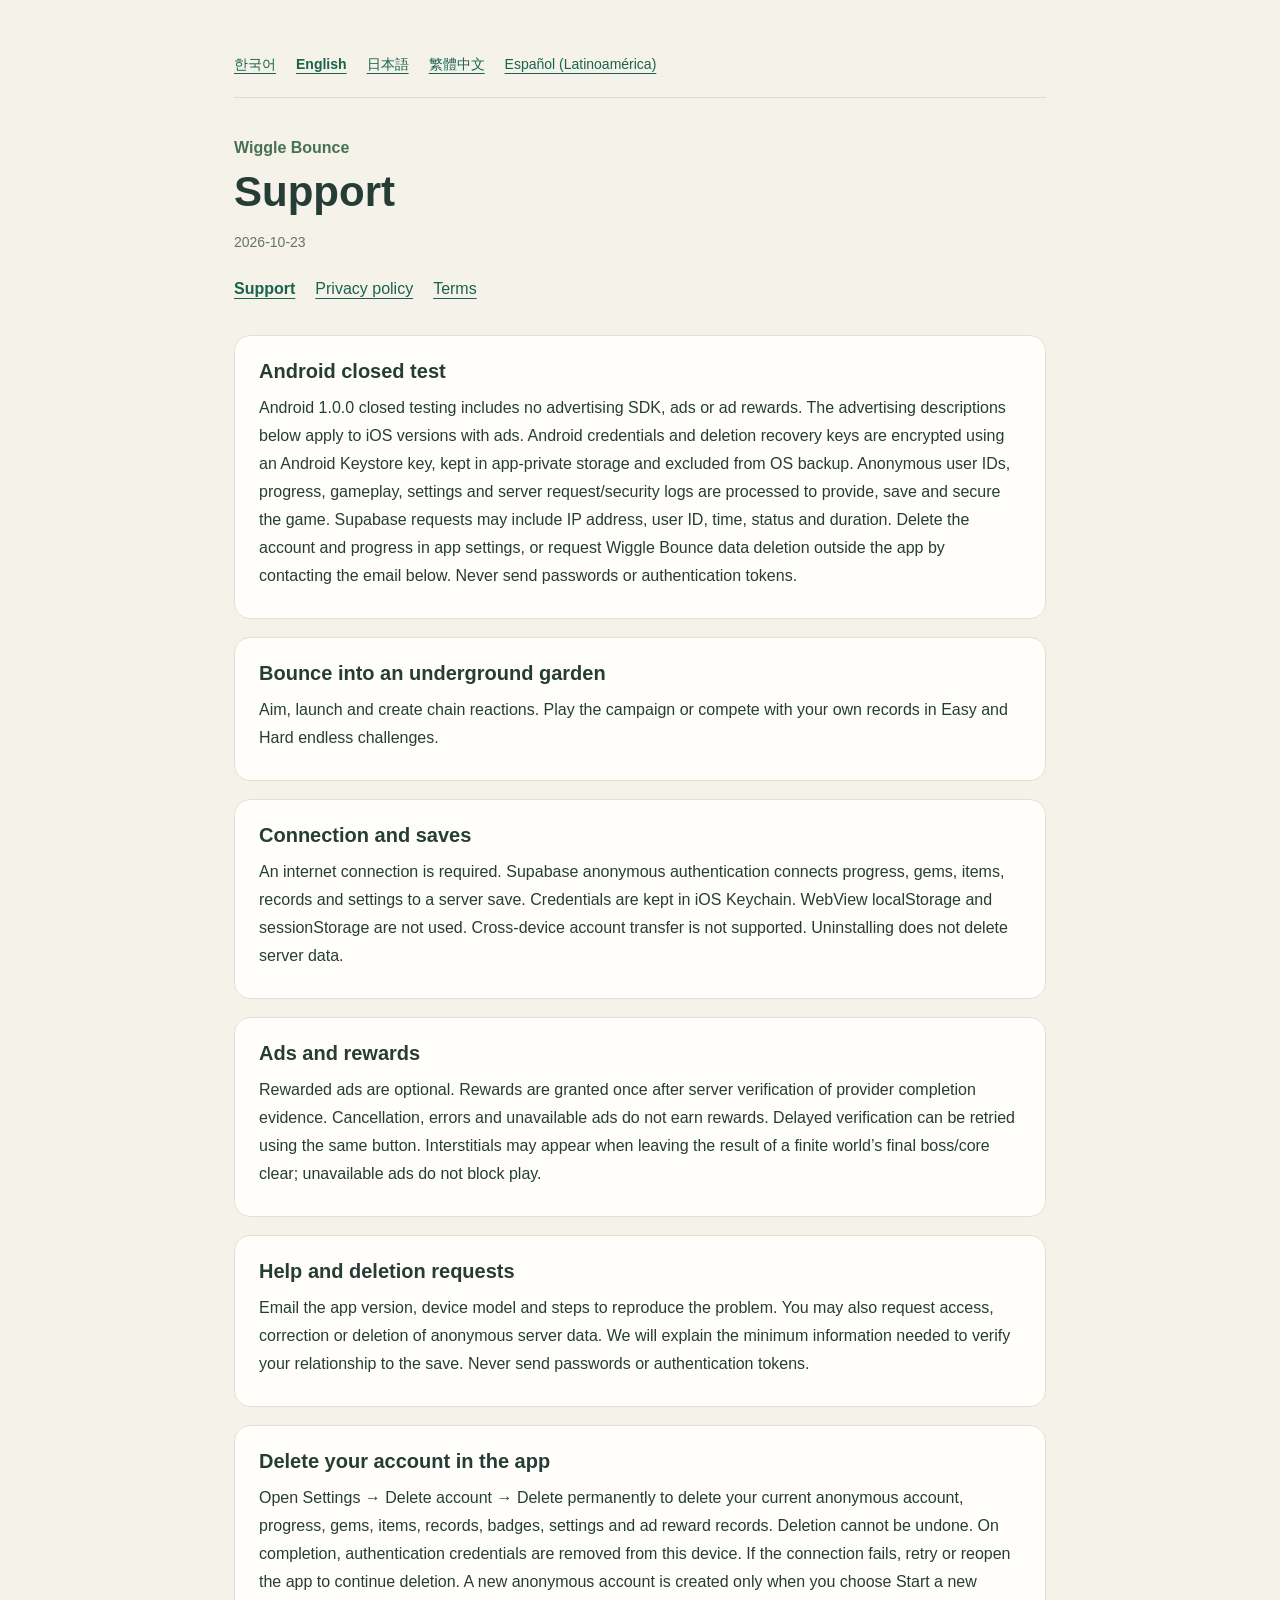
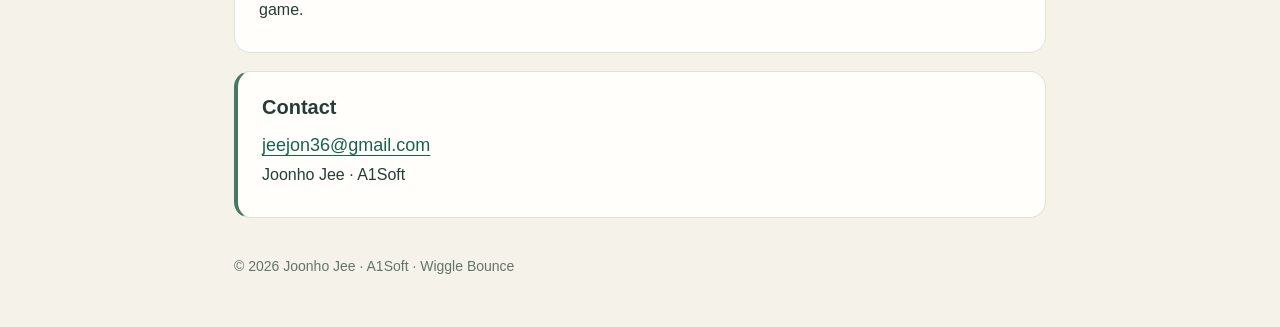
==== wiggle-bounce/index.html @ 6cc03978 "Clarify Android closed-test privacy and credential storage" ====
<!doctype html>
<html lang="en"><head><meta charset="utf-8"><meta name="viewport" content="width=device-width,initial-scale=1"><meta name="description" content="Wiggle Bounce — support, privacy and usage information"><title>Wiggle Bounce · Support</title><script>const languages=["ko","en","ja","zh-Hant","es-419"];let language=new URLSearchParams(location.search).get('lang');if(!languages.includes(language)){const n=navigator.language.toLowerCase();language=n.startsWith('ko')?'ko':n.startsWith('ja')?'ja':n.startsWith('zh')?'zh-Hant':n.startsWith('es')?'es-419':'en';}document.documentElement.lang=language;</script><link rel="stylesheet" href="./style.css"></head><body><main><nav class="languages" aria-label="Language"><a lang="ko" href="?lang=ko">한국어</a><a lang="en" href="?lang=en">English</a><a lang="ja" href="?lang=ja">日本語</a><a lang="zh-Hant" href="?lang=zh-Hant">繁體中文</a><a lang="es-419" href="?lang=es-419">Español (Latinoamérica)</a></nav><article data-lang="ko" lang="ko"><p class="brand">꿈틀이 바운스</p><h1>고객지원</h1><p class="date">2026-10-23</p><nav aria-label="꿈틀이 바운스"><a aria-current="page" href="./?lang=ko">고객지원</a><a  href="./privacy/?lang=ko">개인정보처리방침</a><a  href="./terms/?lang=ko">이용약관</a></nav><section><h2>Android 비공개 테스트 안내</h2><p>Android 1.0.0 비공개 테스트에서는 광고 SDK와 광고·광고 보상 기능을 제공하지 않습니다. 아래 광고 관련 설명은 광고 기능이 있는 iOS 버전에 적용됩니다. Android 인증 정보와 삭제 복구 키는 Android Keystore 키로 암호화하여 앱 전용 저장소에 보관하며 OS 백업에서 제외합니다. 익명 사용자 ID, 진행도·플레이 기록·설정 및 서버 요청·보안 로그는 게임 제공과 저장·보안을 위해 처리합니다. Supabase 서버 요청에는 IP 주소, 사용자 ID, 요청 시각·상태·소요 시간 등이 포함될 수 있습니다. 서버 진행도와 계정은 설정의 계정 삭제에서 삭제할 수 있고, 앱 밖에서는 아래 이메일로 꿈틀이 바운스 데이터 삭제를 요청할 수 있습니다. 비밀번호나 인증 토큰을 보내지 마세요.</p></section><section><h2>공을 튕겨 지하 정원을 탐험해요</h2><p>꿈틀이 바운스는 조준과 연쇄 타격으로 길을 여는 게임입니다. 캠페인과 Easy·Hard 끝없는 도전을 즐길 수 있습니다.</p></section><section><h2>이용과 저장</h2><p>플레이와 저장에는 인터넷 연결이 필요합니다. Supabase 익명 계정으로 진행도·보석·아이템·기록·설정을 서버에 저장합니다. 인증 정보는 iOS Keychain에 보관합니다. WebView localStorage와 sessionStorage는 사용하지 않습니다. 기기 간 계정 이전은 지원하지 않으며, 앱 삭제만으로 서버 데이터가 삭제되지는 않습니다.</p></section><section><h2>광고와 보상</h2><p>보상 광고는 선택 사항입니다. 제공사의 완료 증명을 서버가 검증한 뒤 보상을 한 번 지급합니다. 취소·오류·광고 없음에는 보상이 없으며, 확인이 늦으면 같은 버튼에서 확인을 재시도할 수 있습니다. 유한 월드의 마지막 보스/코어 완료 후 다음 화면으로 이동할 때 전면 광고가 표시될 수 있습니다. 광고가 없거나 실패해도 게임을 계속할 수 있습니다.</p></section><section><h2>문제 신고와 데이터 삭제</h2><p>앱 버전, 기기 모델, 문제 화면과 재현 순서를 아래 이메일로 알려 주세요. 익명 서버 데이터의 열람·정정·삭제 요청도 접수합니다. 해당 저장과 요청자의 관계를 확인하는 데 필요한 최소한의 정보를 안내합니다. 비밀번호·인증 토큰은 보내지 마세요.</p></section><section><h2>앱에서 계정 삭제</h2><p>설정 → 계정 삭제 → 영구 삭제에서 현재 익명 계정과 진행도·보석·아이템·기록·배지·설정 및 광고 보상 기록을 삭제할 수 있습니다. 삭제는 되돌릴 수 없습니다. 완료되면 이 기기의 인증 정보를 제거합니다. 연결 오류가 나면 재시도하거나 앱을 다시 열어 삭제를 계속할 수 있습니다. 삭제 후 새 게임 시작을 선택해야 새 익명 계정이 생성됩니다.</p></section><section class="contact"><h2>문의</h2><a href="mailto:jeejon36@gmail.com">jeejon36@gmail.com</a><p>Joonho Jee · A1Soft</p></section></article>
<article data-lang="en" lang="en"><p class="brand">Wiggle Bounce</p><h1>Support</h1><p class="date">2026-10-23</p><nav aria-label="Wiggle Bounce"><a aria-current="page" href="./?lang=en">Support</a><a  href="./privacy/?lang=en">Privacy policy</a><a  href="./terms/?lang=en">Terms</a></nav><section><h2>Android closed test</h2><p>Android 1.0.0 closed testing includes no advertising SDK, ads or ad rewards. The advertising descriptions below apply to iOS versions with ads. Android credentials and deletion recovery keys are encrypted using an Android Keystore key, kept in app-private storage and excluded from OS backup. Anonymous user IDs, progress, gameplay, settings and server request/security logs are processed to provide, save and secure the game. Supabase requests may include IP address, user ID, time, status and duration. Delete the account and progress in app settings, or request Wiggle Bounce data deletion outside the app by contacting the email below. Never send passwords or authentication tokens.</p></section><section><h2>Bounce into an underground garden</h2><p>Aim, launch and create chain reactions. Play the campaign or compete with your own records in Easy and Hard endless challenges.</p></section><section><h2>Connection and saves</h2><p>An internet connection is required. Supabase anonymous authentication connects progress, gems, items, records and settings to a server save. Credentials are kept in iOS Keychain. WebView localStorage and sessionStorage are not used. Cross-device account transfer is not supported. Uninstalling does not delete server data.</p></section><section><h2>Ads and rewards</h2><p>Rewarded ads are optional. Rewards are granted once after server verification of provider completion evidence. Cancellation, errors and unavailable ads do not earn rewards. Delayed verification can be retried using the same button. Interstitials may appear when leaving the result of a finite world’s final boss/core clear; unavailable ads do not block play.</p></section><section><h2>Help and deletion requests</h2><p>Email the app version, device model and steps to reproduce the problem. You may also request access, correction or deletion of anonymous server data. We will explain the minimum information needed to verify your relationship to the save. Never send passwords or authentication tokens.</p></section><section><h2>Delete your account in the app</h2><p>Open Settings → Delete account → Delete permanently to delete your current anonymous account, progress, gems, items, records, badges, settings and ad reward records. Deletion cannot be undone. On completion, authentication credentials are removed from this device. If the connection fails, retry or reopen the app to continue deletion. A new anonymous account is created only when you choose Start a new game.</p></section><section class="contact"><h2>Contact</h2><a href="mailto:jeejon36@gmail.com">jeejon36@gmail.com</a><p>Joonho Jee · A1Soft</p></section></article>
<article data-lang="ja" lang="ja"><p class="brand">くねくねバウンス</p><h1>サポート</h1><p class="date">2026-10-23</p><nav aria-label="くねくねバウンス"><a aria-current="page" href="./?lang=ja">サポート</a><a  href="./privacy/?lang=ja">プライバシーポリシー</a><a  href="./terms/?lang=ja">利用規約</a></nav><section><h2>Android 非公開テスト</h2><p>Android 1.0.0の非公開テストには広告SDK、広告、広告報酬は含まれません。以下の広告の説明は広告機能のあるiOS版に適用されます。Androidの認証情報と削除復旧キーはAndroid Keystoreのキーで暗号化し、アプリ専用領域に保存し、OSバックアップから除外します。匿名ユーザーID、進行状況、プレイ記録、設定、サーバーのリクエスト・セキュリティログをゲームの提供・保存・保護のために処理します。SupabaseへのリクエストにはIPアドレス、ユーザーID、時刻、状態、所要時間が含まれる場合があります。設定からアカウントと進行状況を削除でき、アプリ外からは下記メールでデータ削除を依頼できます。パスワードや認証トークンは送らないでください。</p></section><section><h2>地下の庭を探検</h2><p>狙って発射し、連鎖を楽しむゲームです。通常ステージとEasy・Hardのエンドレスに挑戦できます。</p></section><section><h2>接続と保存</h2><p>インターネット接続が必要です。Supabaseの匿名認証で進行・宝石・アイテム・記録・設定をサーバーに保存し、認証情報はiOS Keychainに保管します。WebViewのlocalStorage/sessionStorageは使用しません。別端末への移行は非対応で、アプリ削除だけではサーバーデータは消えません。</p></section><section><h2>広告とお問い合わせ</h2><p>任意の広告報酬は、提供者の完了証明をサーバーで検証した後に一度付与します。中止・エラー・在庫不足では付与しません。確認が遅い場合は同じボタンで再確認できます。有限ワールドの最後のボス/コア突破後の移動時に全画面広告を表示する場合があります。未配信でも進行できます。</p></section><section><h2>サポート・データ削除</h2><p>バージョン、端末、発生手順をメールでお知らせください。匿名サーバーデータの開示・訂正・削除も受け付け、対象との関係を確認する最小限の情報をご案内します。パスワードや認証トークンは送らないでください。</p></section><section><h2>アプリ内でのアカウント削除</h2><p>設定 → アカウント削除 → 完全に削除から、現在の匿名アカウント、進行状況、宝石、アイテム、記録、バッジ、設定、広告報酬記録を削除できます。元に戻すことはできません。完了すると端末の認証情報も削除します。接続エラーの場合は再試行するか、アプリを開き直して削除を続けられます。「新しいゲームを始める」を選ぶと、新しい匿名アカウントが作成されます。</p></section><section class="contact"><h2>お問い合わせ</h2><a href="mailto:jeejon36@gmail.com">jeejon36@gmail.com</a><p>Joonho Jee · A1Soft</p></section></article>
<article data-lang="zh-Hant" lang="zh-Hant"><p class="brand">扭扭彈跳</p><h1>支援</h1><p class="date">2026-10-23</p><nav aria-label="扭扭彈跳"><a aria-current="page" href="./?lang=zh-Hant">支援</a><a  href="./privacy/?lang=zh-Hant">隱私權政策</a><a  href="./terms/?lang=zh-Hant">使用條款</a></nav><section><h2>Android 封閉測試</h2><p>Android 1.0.0封閉測試不包含廣告SDK、廣告或廣告獎勵。下列廣告說明適用於有廣告功能的iOS版本。Android認證資料與刪除復原金鑰使用Android Keystore金鑰加密，存放於App專用儲存空間並排除OS備份。匿名使用者ID、進度、遊戲紀錄、設定及伺服器請求與安全日誌用於提供、儲存及保護遊戲。Supabase請求可能包含IP位址、使用者ID、時間、狀態與耗時。可在App設定刪除帳號與進度，或透過下方電子郵件從App外申請刪除資料。請勿寄送密碼或認證權杖。</p></section><section><h2>探索地下花園</h2><p>瞄準、發射並觸發連鎖，挑戰關卡與Easy、Hard無盡模式。</p></section><section><h2>連線與存檔</h2><p>遊戲需要網路。Supabase匿名帳號將進度、寶石、道具、紀錄與設定存於伺服器；認證資料存於iOS Keychain。不使用WebView localStorage或sessionStorage。不支援跨裝置轉移，移除App不會刪除伺服器資料。</p></section><section><h2>廣告與獎勵</h2><p>獎勵廣告由您選擇，伺服器驗證供應商的完成證明後才發放一次。取消、錯誤或無廣告不發放；延遲時可按同一按鈕再次確認。有限世界最後首領/核心完成後離開結果時可能顯示全螢幕廣告，無廣告不阻礙遊戲。</p></section><section><h2>聯絡與刪除</h2><p>請提供App版本、裝置與重現步驟。可申請查閱、更正或刪除匿名伺服器資料，我們會說明驗證存檔關係所需的最少資訊。請勿寄送密碼或認證權杖。</p></section><section><h2>在App內刪除帳號</h2><p>前往設定 → 刪除帳號 → 永久刪除，即可刪除目前的匿名帳號、進度、寶石、道具、紀錄、徽章、設定及廣告獎勵紀錄。刪除後無法復原。完成時也會移除此裝置的認證資料。連線失敗時可重試或重新開啟App繼續刪除。只有選擇「開始新遊戲」後才會建立新的匿名帳號。</p></section><section class="contact"><h2>聯絡</h2><a href="mailto:jeejon36@gmail.com">jeejon36@gmail.com</a><p>Joonho Jee · A1Soft</p></section></article>
<article data-lang="es-419" lang="es-419"><p class="brand">Gusanitos: Rebote</p><h1>Soporte</h1><p class="date">2026-10-23</p><nav aria-label="Gusanitos: Rebote"><a aria-current="page" href="./?lang=es-419">Soporte</a><a  href="./privacy/?lang=es-419">Privacidad</a><a  href="./terms/?lang=es-419">Términos</a></nav><section><h2>Prueba cerrada de Android</h2><p>La prueba cerrada de Android 1.0.0 no incluye SDK publicitario, anuncios ni recompensas por anuncios. Las descripciones publicitarias siguientes se aplican a versiones de iOS con anuncios. Las credenciales y claves de recuperación de eliminación de Android se cifran con una clave de Android Keystore, se guardan en almacenamiento privado y se excluyen de copias de seguridad del sistema. Procesamos ID anónimo, progreso, partidas, ajustes y registros de solicitudes y seguridad del servidor para prestar, guardar y proteger el juego. Las solicitudes a Supabase pueden incluir IP, ID de usuario, hora, estado y duración. Puedes eliminar la cuenta y progreso desde ajustes o solicitar la eliminación fuera de la app al correo indicado abajo. Nunca envíes contraseñas ni tokens.</p></section><section><h2>Explora un jardín subterráneo</h2><p>Apunta, lanza y crea reacciones en cadena en la campaña o los desafíos infinitos Easy y Hard.</p></section><section><h2>Conexión y partidas</h2><p>Se requiere internet. Supabase guarda progreso, gemas, objetos, récords y ajustes con una cuenta anónima. Las credenciales están en iOS Keychain. No se usa localStorage ni sessionStorage del WebView. No hay transferencia entre dispositivos; desinstalar no elimina datos del servidor.</p></section><section><h2>Anuncios y recompensas</h2><p>Los anuncios con recompensa son opcionales. El servidor verifica la prueba del proveedor antes de otorgar una recompensa única. Cancelación, error o falta de anuncios no dan recompensas. Si la verificación tarda, puedes consultar de nuevo con el mismo botón. Puede aparecer un anuncio al salir del resultado del jefe/núcleo final de un mundo finito. Su ausencia no bloquea el juego.</p></section><section><h2>Ayuda y eliminación</h2><p>Envía versión, modelo y pasos del problema. También puedes solicitar acceso, corrección o eliminación de datos anónimos; indicaremos la información mínima para verificar la relación con la partida. Nunca envíes contraseñas ni tokens.</p></section><section><h2>Eliminar tu cuenta desde la app</h2><p>Abre Configuración → Eliminar cuenta → Eliminar permanentemente para borrar tu cuenta anónima actual, progreso, gemas, objetos, récords, insignias, ajustes y registros de recompensas publicitarias. No se puede deshacer. Al finalizar se eliminan las credenciales de este dispositivo. Si falla la conexión, reintenta o vuelve a abrir la app para continuar. Solo se crea otra cuenta anónima al elegir Empezar un juego nuevo.</p></section><section class="contact"><h2>Contacto</h2><a href="mailto:jeejon36@gmail.com">jeejon36@gmail.com</a><p>Joonho Jee · A1Soft</p></section></article><footer>© 2026 Joonho Jee · A1Soft · Wiggle Bounce</footer></main><script>document.title=document.querySelector('[data-lang="'+language+'"] h1').textContent+' · Wiggle Bounce';document.querySelectorAll('.languages a').forEach(a=>{if(a.lang===language)a.setAttribute('aria-current','true');});</script></body></html>
---- wiggle-bounce/style.css ----
:root{color-scheme:light;font-family:-apple-system,BlinkMacSystemFont,"Segoe UI",sans-serif;color:#263d37;background:#f5f2e9;font-size:16px;line-height:1.75}*{box-sizing:border-box}body{margin:0}main{max-width:860px;margin:auto;padding:32px 24px 48px}nav{display:flex;flex-wrap:wrap;gap:10px 20px;margin:20px 0 32px}a{color:#19634e;text-underline-offset:4px;overflow-wrap:anywhere}a:focus-visible{outline:3px solid #b87518;outline-offset:5px;border-radius:3px}[aria-current]{font-weight:750}.languages{font-size:14px;border-bottom:1px solid #d7ddd1;padding-bottom:20px}.brand{font-size:16px;font-weight:700;color:#477151;margin:36px 0 4px}h1{font-size:clamp(28px,5vw,42px);line-height:1.25;margin:0 0 12px;overflow-wrap:anywhere}.date,footer{font-size:14px;color:#657469}section{padding:20px 24px;margin:18px 0;background:#fffefa;border:1px solid #e0e2d7;border-radius:16px}h2{font-size:20px;line-height:1.5;margin:0 0 8px}p{margin:0 0 8px;overflow-wrap:anywhere}.contact{border-left:4px solid #497860}.contact a{font-size:18px}footer{margin-top:36px}[data-lang]{display:none}html[lang=ko] [data-lang=ko],html[lang=en] [data-lang=en],html[lang=ja] [data-lang=ja],html[lang=zh-Hant] [data-lang=zh-Hant],html[lang=es-419] [data-lang=es-419]{display:block}@media(max-width:480px){main{padding:16px 18px 32px}section{padding:18px}nav{gap:12px 16px}h2{font-size:18px}}
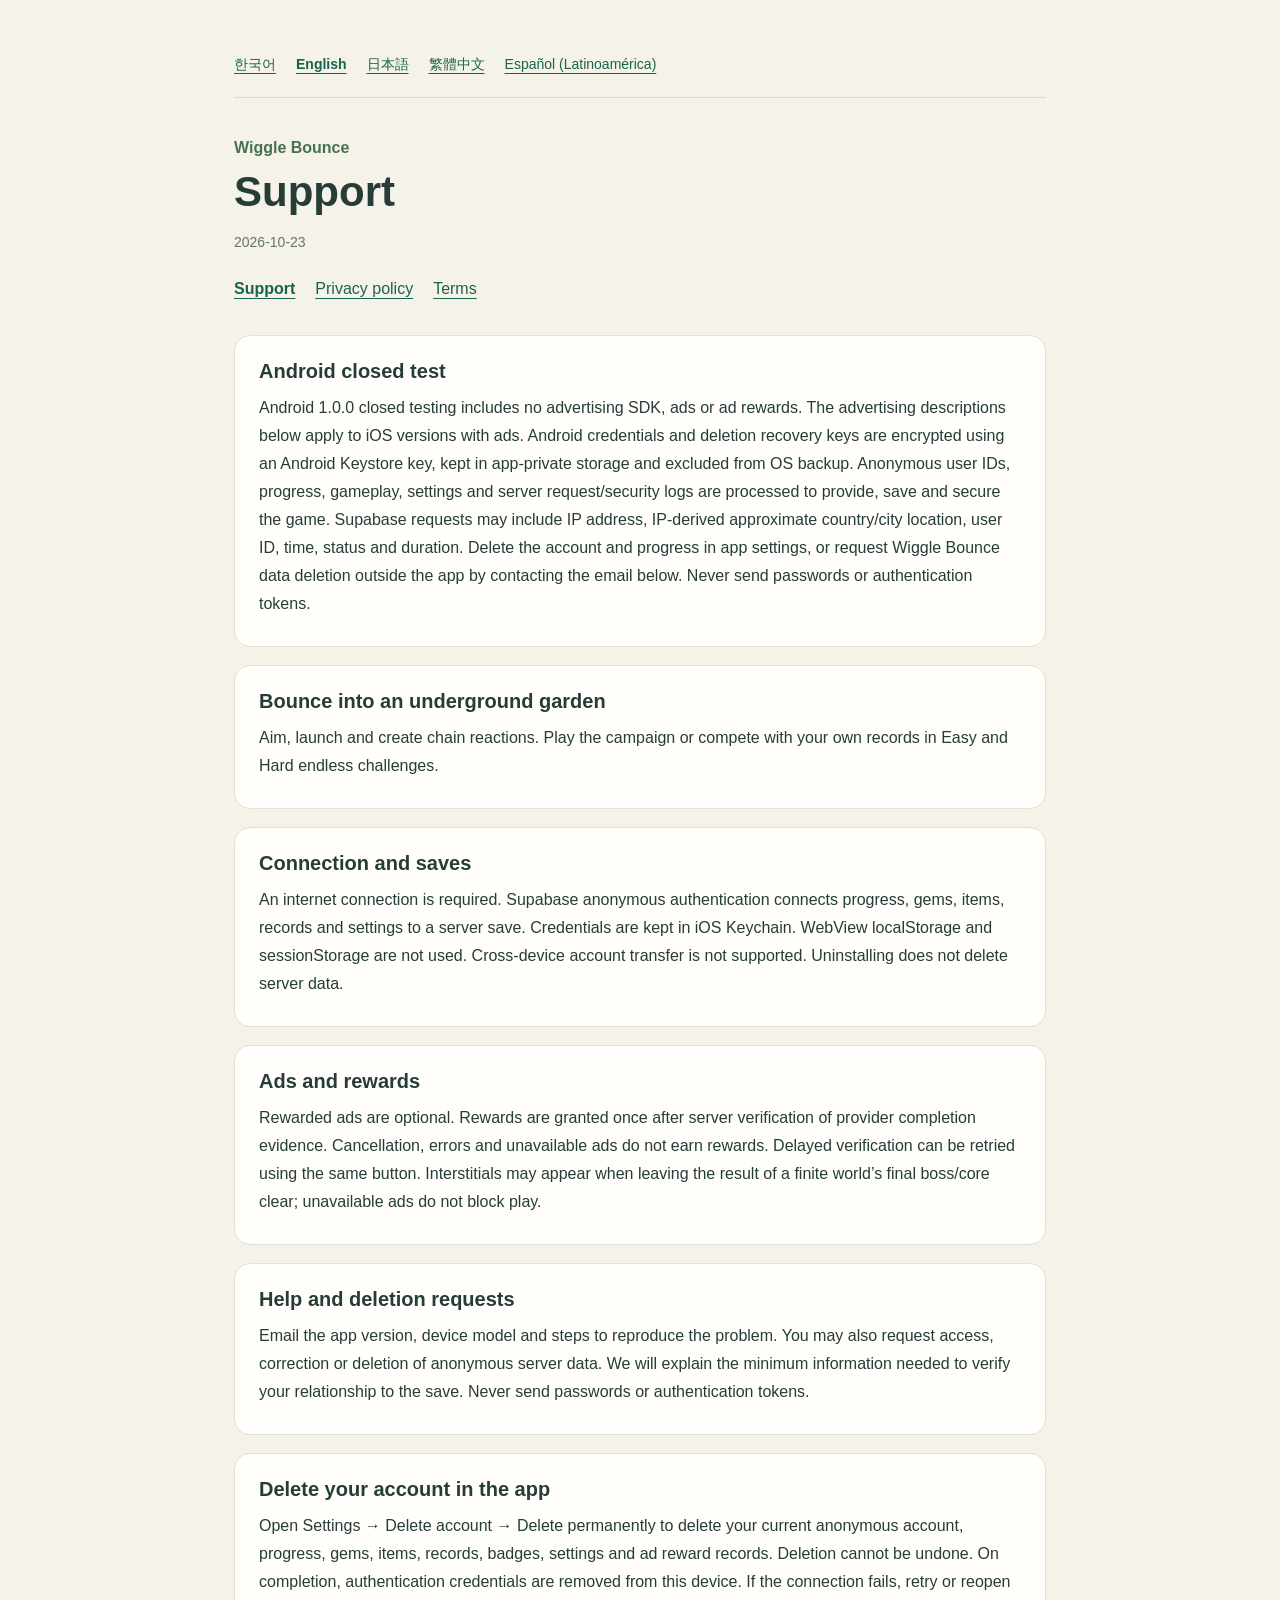
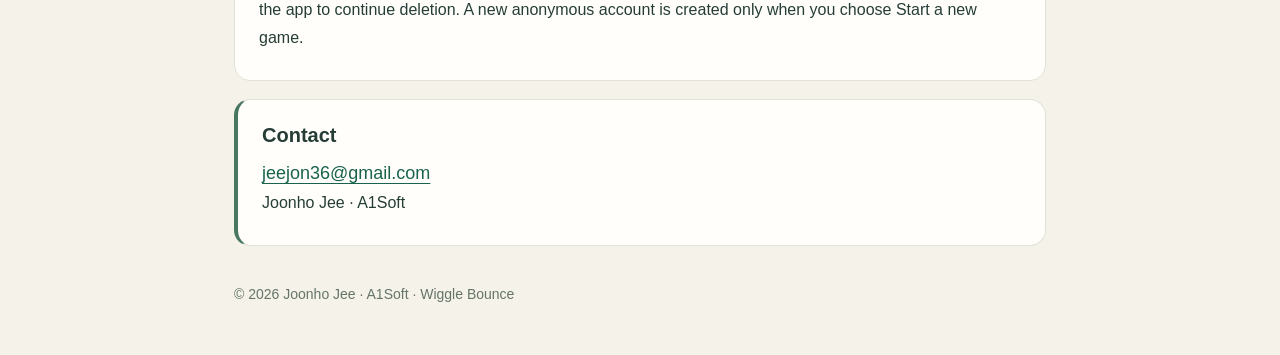
==== commit 680d94d8: "Disclose IP-derived regional metadata in hosted request logs" ====
--- a/wiggle-bounce/index.html
+++ b/wiggle-bounce/index.html
@@ -1,6 +1,6 @@
 <!doctype html>
-<html lang="en"><head><meta charset="utf-8"><meta name="viewport" content="width=device-width,initial-scale=1"><meta name="description" content="Wiggle Bounce — support, privacy and usage information"><title>Wiggle Bounce · Support</title><script>const languages=["ko","en","ja","zh-Hant","es-419"];let language=new URLSearchParams(location.search).get('lang');if(!languages.includes(language)){const n=navigator.language.toLowerCase();language=n.startsWith('ko')?'ko':n.startsWith('ja')?'ja':n.startsWith('zh')?'zh-Hant':n.startsWith('es')?'es-419':'en';}document.documentElement.lang=language;</script><link rel="stylesheet" href="./style.css"></head><body><main><nav class="languages" aria-label="Language"><a lang="ko" href="?lang=ko">한국어</a><a lang="en" href="?lang=en">English</a><a lang="ja" href="?lang=ja">日本語</a><a lang="zh-Hant" href="?lang=zh-Hant">繁體中文</a><a lang="es-419" href="?lang=es-419">Español (Latinoamérica)</a></nav><article data-lang="ko" lang="ko"><p class="brand">꿈틀이 바운스</p><h1>고객지원</h1><p class="date">2026-10-23</p><nav aria-label="꿈틀이 바운스"><a aria-current="page" href="./?lang=ko">고객지원</a><a  href="./privacy/?lang=ko">개인정보처리방침</a><a  href="./terms/?lang=ko">이용약관</a></nav><section><h2>Android 비공개 테스트 안내</h2><p>Android 1.0.0 비공개 테스트에서는 광고 SDK와 광고·광고 보상 기능을 제공하지 않습니다. 아래 광고 관련 설명은 광고 기능이 있는 iOS 버전에 적용됩니다. Android 인증 정보와 삭제 복구 키는 Android Keystore 키로 암호화하여 앱 전용 저장소에 보관하며 OS 백업에서 제외합니다. 익명 사용자 ID, 진행도·플레이 기록·설정 및 서버 요청·보안 로그는 게임 제공과 저장·보안을 위해 처리합니다. Supabase 서버 요청에는 IP 주소, 사용자 ID, 요청 시각·상태·소요 시간 등이 포함될 수 있습니다. 서버 진행도와 계정은 설정의 계정 삭제에서 삭제할 수 있고, 앱 밖에서는 아래 이메일로 꿈틀이 바운스 데이터 삭제를 요청할 수 있습니다. 비밀번호나 인증 토큰을 보내지 마세요.</p></section><section><h2>공을 튕겨 지하 정원을 탐험해요</h2><p>꿈틀이 바운스는 조준과 연쇄 타격으로 길을 여는 게임입니다. 캠페인과 Easy·Hard 끝없는 도전을 즐길 수 있습니다.</p></section><section><h2>이용과 저장</h2><p>플레이와 저장에는 인터넷 연결이 필요합니다. Supabase 익명 계정으로 진행도·보석·아이템·기록·설정을 서버에 저장합니다. 인증 정보는 iOS Keychain에 보관합니다. WebView localStorage와 sessionStorage는 사용하지 않습니다. 기기 간 계정 이전은 지원하지 않으며, 앱 삭제만으로 서버 데이터가 삭제되지는 않습니다.</p></section><section><h2>광고와 보상</h2><p>보상 광고는 선택 사항입니다. 제공사의 완료 증명을 서버가 검증한 뒤 보상을 한 번 지급합니다. 취소·오류·광고 없음에는 보상이 없으며, 확인이 늦으면 같은 버튼에서 확인을 재시도할 수 있습니다. 유한 월드의 마지막 보스/코어 완료 후 다음 화면으로 이동할 때 전면 광고가 표시될 수 있습니다. 광고가 없거나 실패해도 게임을 계속할 수 있습니다.</p></section><section><h2>문제 신고와 데이터 삭제</h2><p>앱 버전, 기기 모델, 문제 화면과 재현 순서를 아래 이메일로 알려 주세요. 익명 서버 데이터의 열람·정정·삭제 요청도 접수합니다. 해당 저장과 요청자의 관계를 확인하는 데 필요한 최소한의 정보를 안내합니다. 비밀번호·인증 토큰은 보내지 마세요.</p></section><section><h2>앱에서 계정 삭제</h2><p>설정 → 계정 삭제 → 영구 삭제에서 현재 익명 계정과 진행도·보석·아이템·기록·배지·설정 및 광고 보상 기록을 삭제할 수 있습니다. 삭제는 되돌릴 수 없습니다. 완료되면 이 기기의 인증 정보를 제거합니다. 연결 오류가 나면 재시도하거나 앱을 다시 열어 삭제를 계속할 수 있습니다. 삭제 후 새 게임 시작을 선택해야 새 익명 계정이 생성됩니다.</p></section><section class="contact"><h2>문의</h2><a href="mailto:jeejon36@gmail.com">jeejon36@gmail.com</a><p>Joonho Jee · A1Soft</p></section></article>
-<article data-lang="en" lang="en"><p class="brand">Wiggle Bounce</p><h1>Support</h1><p class="date">2026-10-23</p><nav aria-label="Wiggle Bounce"><a aria-current="page" href="./?lang=en">Support</a><a  href="./privacy/?lang=en">Privacy policy</a><a  href="./terms/?lang=en">Terms</a></nav><section><h2>Android closed test</h2><p>Android 1.0.0 closed testing includes no advertising SDK, ads or ad rewards. The advertising descriptions below apply to iOS versions with ads. Android credentials and deletion recovery keys are encrypted using an Android Keystore key, kept in app-private storage and excluded from OS backup. Anonymous user IDs, progress, gameplay, settings and server request/security logs are processed to provide, save and secure the game. Supabase requests may include IP address, user ID, time, status and duration. Delete the account and progress in app settings, or request Wiggle Bounce data deletion outside the app by contacting the email below. Never send passwords or authentication tokens.</p></section><section><h2>Bounce into an underground garden</h2><p>Aim, launch and create chain reactions. Play the campaign or compete with your own records in Easy and Hard endless challenges.</p></section><section><h2>Connection and saves</h2><p>An internet connection is required. Supabase anonymous authentication connects progress, gems, items, records and settings to a server save. Credentials are kept in iOS Keychain. WebView localStorage and sessionStorage are not used. Cross-device account transfer is not supported. Uninstalling does not delete server data.</p></section><section><h2>Ads and rewards</h2><p>Rewarded ads are optional. Rewards are granted once after server verification of provider completion evidence. Cancellation, errors and unavailable ads do not earn rewards. Delayed verification can be retried using the same button. Interstitials may appear when leaving the result of a finite world’s final boss/core clear; unavailable ads do not block play.</p></section><section><h2>Help and deletion requests</h2><p>Email the app version, device model and steps to reproduce the problem. You may also request access, correction or deletion of anonymous server data. We will explain the minimum information needed to verify your relationship to the save. Never send passwords or authentication tokens.</p></section><section><h2>Delete your account in the app</h2><p>Open Settings → Delete account → Delete permanently to delete your current anonymous account, progress, gems, items, records, badges, settings and ad reward records. Deletion cannot be undone. On completion, authentication credentials are removed from this device. If the connection fails, retry or reopen the app to continue deletion. A new anonymous account is created only when you choose Start a new game.</p></section><section class="contact"><h2>Contact</h2><a href="mailto:jeejon36@gmail.com">jeejon36@gmail.com</a><p>Joonho Jee · A1Soft</p></section></article>
-<article data-lang="ja" lang="ja"><p class="brand">くねくねバウンス</p><h1>サポート</h1><p class="date">2026-10-23</p><nav aria-label="くねくねバウンス"><a aria-current="page" href="./?lang=ja">サポート</a><a  href="./privacy/?lang=ja">プライバシーポリシー</a><a  href="./terms/?lang=ja">利用規約</a></nav><section><h2>Android 非公開テスト</h2><p>Android 1.0.0の非公開テストには広告SDK、広告、広告報酬は含まれません。以下の広告の説明は広告機能のあるiOS版に適用されます。Androidの認証情報と削除復旧キーはAndroid Keystoreのキーで暗号化し、アプリ専用領域に保存し、OSバックアップから除外します。匿名ユーザーID、進行状況、プレイ記録、設定、サーバーのリクエスト・セキュリティログをゲームの提供・保存・保護のために処理します。SupabaseへのリクエストにはIPアドレス、ユーザーID、時刻、状態、所要時間が含まれる場合があります。設定からアカウントと進行状況を削除でき、アプリ外からは下記メールでデータ削除を依頼できます。パスワードや認証トークンは送らないでください。</p></section><section><h2>地下の庭を探検</h2><p>狙って発射し、連鎖を楽しむゲームです。通常ステージとEasy・Hardのエンドレスに挑戦できます。</p></section><section><h2>接続と保存</h2><p>インターネット接続が必要です。Supabaseの匿名認証で進行・宝石・アイテム・記録・設定をサーバーに保存し、認証情報はiOS Keychainに保管します。WebViewのlocalStorage/sessionStorageは使用しません。別端末への移行は非対応で、アプリ削除だけではサーバーデータは消えません。</p></section><section><h2>広告とお問い合わせ</h2><p>任意の広告報酬は、提供者の完了証明をサーバーで検証した後に一度付与します。中止・エラー・在庫不足では付与しません。確認が遅い場合は同じボタンで再確認できます。有限ワールドの最後のボス/コア突破後の移動時に全画面広告を表示する場合があります。未配信でも進行できます。</p></section><section><h2>サポート・データ削除</h2><p>バージョン、端末、発生手順をメールでお知らせください。匿名サーバーデータの開示・訂正・削除も受け付け、対象との関係を確認する最小限の情報をご案内します。パスワードや認証トークンは送らないでください。</p></section><section><h2>アプリ内でのアカウント削除</h2><p>設定 → アカウント削除 → 完全に削除から、現在の匿名アカウント、進行状況、宝石、アイテム、記録、バッジ、設定、広告報酬記録を削除できます。元に戻すことはできません。完了すると端末の認証情報も削除します。接続エラーの場合は再試行するか、アプリを開き直して削除を続けられます。「新しいゲームを始める」を選ぶと、新しい匿名アカウントが作成されます。</p></section><section class="contact"><h2>お問い合わせ</h2><a href="mailto:jeejon36@gmail.com">jeejon36@gmail.com</a><p>Joonho Jee · A1Soft</p></section></article>
-<article data-lang="zh-Hant" lang="zh-Hant"><p class="brand">扭扭彈跳</p><h1>支援</h1><p class="date">2026-10-23</p><nav aria-label="扭扭彈跳"><a aria-current="page" href="./?lang=zh-Hant">支援</a><a  href="./privacy/?lang=zh-Hant">隱私權政策</a><a  href="./terms/?lang=zh-Hant">使用條款</a></nav><section><h2>Android 封閉測試</h2><p>Android 1.0.0封閉測試不包含廣告SDK、廣告或廣告獎勵。下列廣告說明適用於有廣告功能的iOS版本。Android認證資料與刪除復原金鑰使用Android Keystore金鑰加密，存放於App專用儲存空間並排除OS備份。匿名使用者ID、進度、遊戲紀錄、設定及伺服器請求與安全日誌用於提供、儲存及保護遊戲。Supabase請求可能包含IP位址、使用者ID、時間、狀態與耗時。可在App設定刪除帳號與進度，或透過下方電子郵件從App外申請刪除資料。請勿寄送密碼或認證權杖。</p></section><section><h2>探索地下花園</h2><p>瞄準、發射並觸發連鎖，挑戰關卡與Easy、Hard無盡模式。</p></section><section><h2>連線與存檔</h2><p>遊戲需要網路。Supabase匿名帳號將進度、寶石、道具、紀錄與設定存於伺服器；認證資料存於iOS Keychain。不使用WebView localStorage或sessionStorage。不支援跨裝置轉移，移除App不會刪除伺服器資料。</p></section><section><h2>廣告與獎勵</h2><p>獎勵廣告由您選擇，伺服器驗證供應商的完成證明後才發放一次。取消、錯誤或無廣告不發放；延遲時可按同一按鈕再次確認。有限世界最後首領/核心完成後離開結果時可能顯示全螢幕廣告，無廣告不阻礙遊戲。</p></section><section><h2>聯絡與刪除</h2><p>請提供App版本、裝置與重現步驟。可申請查閱、更正或刪除匿名伺服器資料，我們會說明驗證存檔關係所需的最少資訊。請勿寄送密碼或認證權杖。</p></section><section><h2>在App內刪除帳號</h2><p>前往設定 → 刪除帳號 → 永久刪除，即可刪除目前的匿名帳號、進度、寶石、道具、紀錄、徽章、設定及廣告獎勵紀錄。刪除後無法復原。完成時也會移除此裝置的認證資料。連線失敗時可重試或重新開啟App繼續刪除。只有選擇「開始新遊戲」後才會建立新的匿名帳號。</p></section><section class="contact"><h2>聯絡</h2><a href="mailto:jeejon36@gmail.com">jeejon36@gmail.com</a><p>Joonho Jee · A1Soft</p></section></article>
-<article data-lang="es-419" lang="es-419"><p class="brand">Gusanitos: Rebote</p><h1>Soporte</h1><p class="date">2026-10-23</p><nav aria-label="Gusanitos: Rebote"><a aria-current="page" href="./?lang=es-419">Soporte</a><a  href="./privacy/?lang=es-419">Privacidad</a><a  href="./terms/?lang=es-419">Términos</a></nav><section><h2>Prueba cerrada de Android</h2><p>La prueba cerrada de Android 1.0.0 no incluye SDK publicitario, anuncios ni recompensas por anuncios. Las descripciones publicitarias siguientes se aplican a versiones de iOS con anuncios. Las credenciales y claves de recuperación de eliminación de Android se cifran con una clave de Android Keystore, se guardan en almacenamiento privado y se excluyen de copias de seguridad del sistema. Procesamos ID anónimo, progreso, partidas, ajustes y registros de solicitudes y seguridad del servidor para prestar, guardar y proteger el juego. Las solicitudes a Supabase pueden incluir IP, ID de usuario, hora, estado y duración. Puedes eliminar la cuenta y progreso desde ajustes o solicitar la eliminación fuera de la app al correo indicado abajo. Nunca envíes contraseñas ni tokens.</p></section><section><h2>Explora un jardín subterráneo</h2><p>Apunta, lanza y crea reacciones en cadena en la campaña o los desafíos infinitos Easy y Hard.</p></section><section><h2>Conexión y partidas</h2><p>Se requiere internet. Supabase guarda progreso, gemas, objetos, récords y ajustes con una cuenta anónima. Las credenciales están en iOS Keychain. No se usa localStorage ni sessionStorage del WebView. No hay transferencia entre dispositivos; desinstalar no elimina datos del servidor.</p></section><section><h2>Anuncios y recompensas</h2><p>Los anuncios con recompensa son opcionales. El servidor verifica la prueba del proveedor antes de otorgar una recompensa única. Cancelación, error o falta de anuncios no dan recompensas. Si la verificación tarda, puedes consultar de nuevo con el mismo botón. Puede aparecer un anuncio al salir del resultado del jefe/núcleo final de un mundo finito. Su ausencia no bloquea el juego.</p></section><section><h2>Ayuda y eliminación</h2><p>Envía versión, modelo y pasos del problema. También puedes solicitar acceso, corrección o eliminación de datos anónimos; indicaremos la información mínima para verificar la relación con la partida. Nunca envíes contraseñas ni tokens.</p></section><section><h2>Eliminar tu cuenta desde la app</h2><p>Abre Configuración → Eliminar cuenta → Eliminar permanentemente para borrar tu cuenta anónima actual, progreso, gemas, objetos, récords, insignias, ajustes y registros de recompensas publicitarias. No se puede deshacer. Al finalizar se eliminan las credenciales de este dispositivo. Si falla la conexión, reintenta o vuelve a abrir la app para continuar. Solo se crea otra cuenta anónima al elegir Empezar un juego nuevo.</p></section><section class="contact"><h2>Contacto</h2><a href="mailto:jeejon36@gmail.com">jeejon36@gmail.com</a><p>Joonho Jee · A1Soft</p></section></article><footer>© 2026 Joonho Jee · A1Soft · Wiggle Bounce</footer></main><script>document.title=document.querySelector('[data-lang="'+language+'"] h1').textContent+' · Wiggle Bounce';document.querySelectorAll('.languages a').forEach(a=>{if(a.lang===language)a.setAttribute('aria-current','true');});</script></body></html>
+<html lang="en"><head><meta charset="utf-8"><meta name="viewport" content="width=device-width,initial-scale=1"><meta name="description" content="Wiggle Bounce — support, privacy and usage information"><title>Wiggle Bounce · Support</title><script>const languages=["ko","en","ja","zh-Hant","es-419"];let language=new URLSearchParams(location.search).get('lang');if(!languages.includes(language)){const n=navigator.language.toLowerCase();language=n.startsWith('ko')?'ko':n.startsWith('ja')?'ja':n.startsWith('zh')?'zh-Hant':n.startsWith('es')?'es-419':'en';}document.documentElement.lang=language;</script><link rel="stylesheet" href="./style.css"></head><body><main><nav class="languages" aria-label="Language"><a lang="ko" href="?lang=ko">한국어</a><a lang="en" href="?lang=en">English</a><a lang="ja" href="?lang=ja">日本語</a><a lang="zh-Hant" href="?lang=zh-Hant">繁體中文</a><a lang="es-419" href="?lang=es-419">Español (Latinoamérica)</a></nav><article data-lang="ko" lang="ko"><p class="brand">꿈틀이 바운스</p><h1>고객지원</h1><p class="date">2026-10-23</p><nav aria-label="꿈틀이 바운스"><a aria-current="page" href="./?lang=ko">고객지원</a><a  href="./privacy/?lang=ko">개인정보처리방침</a><a  href="./terms/?lang=ko">이용약관</a></nav><section><h2>Android 비공개 테스트 안내</h2><p>Android 1.0.0 비공개 테스트에서는 광고 SDK와 광고·광고 보상 기능을 제공하지 않습니다. 아래 광고 관련 설명은 광고 기능이 있는 iOS 버전에 적용됩니다. Android 인증 정보와 삭제 복구 키는 Android Keystore 키로 암호화하여 앱 전용 저장소에 보관하며 OS 백업에서 제외합니다. 익명 사용자 ID, 진행도·플레이 기록·설정 및 서버 요청·보안 로그는 게임 제공과 저장·보안을 위해 처리합니다. Supabase 서버 요청에는 IP 주소와 IP 기반 국가·도시 수준의 대략적 위치, 사용자 ID, 요청 시각·상태·소요 시간 등이 포함될 수 있습니다. 서버 진행도와 계정은 설정의 계정 삭제에서 삭제할 수 있고, 앱 밖에서는 아래 이메일로 꿈틀이 바운스 데이터 삭제를 요청할 수 있습니다. 비밀번호나 인증 토큰을 보내지 마세요.</p></section><section><h2>공을 튕겨 지하 정원을 탐험해요</h2><p>꿈틀이 바운스는 조준과 연쇄 타격으로 길을 여는 게임입니다. 캠페인과 Easy·Hard 끝없는 도전을 즐길 수 있습니다.</p></section><section><h2>이용과 저장</h2><p>플레이와 저장에는 인터넷 연결이 필요합니다. Supabase 익명 계정으로 진행도·보석·아이템·기록·설정을 서버에 저장합니다. 인증 정보는 iOS Keychain에 보관합니다. WebView localStorage와 sessionStorage는 사용하지 않습니다. 기기 간 계정 이전은 지원하지 않으며, 앱 삭제만으로 서버 데이터가 삭제되지는 않습니다.</p></section><section><h2>광고와 보상</h2><p>보상 광고는 선택 사항입니다. 제공사의 완료 증명을 서버가 검증한 뒤 보상을 한 번 지급합니다. 취소·오류·광고 없음에는 보상이 없으며, 확인이 늦으면 같은 버튼에서 확인을 재시도할 수 있습니다. 유한 월드의 마지막 보스/코어 완료 후 다음 화면으로 이동할 때 전면 광고가 표시될 수 있습니다. 광고가 없거나 실패해도 게임을 계속할 수 있습니다.</p></section><section><h2>문제 신고와 데이터 삭제</h2><p>앱 버전, 기기 모델, 문제 화면과 재현 순서를 아래 이메일로 알려 주세요. 익명 서버 데이터의 열람·정정·삭제 요청도 접수합니다. 해당 저장과 요청자의 관계를 확인하는 데 필요한 최소한의 정보를 안내합니다. 비밀번호·인증 토큰은 보내지 마세요.</p></section><section><h2>앱에서 계정 삭제</h2><p>설정 → 계정 삭제 → 영구 삭제에서 현재 익명 계정과 진행도·보석·아이템·기록·배지·설정 및 광고 보상 기록을 삭제할 수 있습니다. 삭제는 되돌릴 수 없습니다. 완료되면 이 기기의 인증 정보를 제거합니다. 연결 오류가 나면 재시도하거나 앱을 다시 열어 삭제를 계속할 수 있습니다. 삭제 후 새 게임 시작을 선택해야 새 익명 계정이 생성됩니다.</p></section><section class="contact"><h2>문의</h2><a href="mailto:jeejon36@gmail.com">jeejon36@gmail.com</a><p>Joonho Jee · A1Soft</p></section></article>
+<article data-lang="en" lang="en"><p class="brand">Wiggle Bounce</p><h1>Support</h1><p class="date">2026-10-23</p><nav aria-label="Wiggle Bounce"><a aria-current="page" href="./?lang=en">Support</a><a  href="./privacy/?lang=en">Privacy policy</a><a  href="./terms/?lang=en">Terms</a></nav><section><h2>Android closed test</h2><p>Android 1.0.0 closed testing includes no advertising SDK, ads or ad rewards. The advertising descriptions below apply to iOS versions with ads. Android credentials and deletion recovery keys are encrypted using an Android Keystore key, kept in app-private storage and excluded from OS backup. Anonymous user IDs, progress, gameplay, settings and server request/security logs are processed to provide, save and secure the game. Supabase requests may include IP address, IP-derived approximate country/city location, user ID, time, status and duration. Delete the account and progress in app settings, or request Wiggle Bounce data deletion outside the app by contacting the email below. Never send passwords or authentication tokens.</p></section><section><h2>Bounce into an underground garden</h2><p>Aim, launch and create chain reactions. Play the campaign or compete with your own records in Easy and Hard endless challenges.</p></section><section><h2>Connection and saves</h2><p>An internet connection is required. Supabase anonymous authentication connects progress, gems, items, records and settings to a server save. Credentials are kept in iOS Keychain. WebView localStorage and sessionStorage are not used. Cross-device account transfer is not supported. Uninstalling does not delete server data.</p></section><section><h2>Ads and rewards</h2><p>Rewarded ads are optional. Rewards are granted once after server verification of provider completion evidence. Cancellation, errors and unavailable ads do not earn rewards. Delayed verification can be retried using the same button. Interstitials may appear when leaving the result of a finite world’s final boss/core clear; unavailable ads do not block play.</p></section><section><h2>Help and deletion requests</h2><p>Email the app version, device model and steps to reproduce the problem. You may also request access, correction or deletion of anonymous server data. We will explain the minimum information needed to verify your relationship to the save. Never send passwords or authentication tokens.</p></section><section><h2>Delete your account in the app</h2><p>Open Settings → Delete account → Delete permanently to delete your current anonymous account, progress, gems, items, records, badges, settings and ad reward records. Deletion cannot be undone. On completion, authentication credentials are removed from this device. If the connection fails, retry or reopen the app to continue deletion. A new anonymous account is created only when you choose Start a new game.</p></section><section class="contact"><h2>Contact</h2><a href="mailto:jeejon36@gmail.com">jeejon36@gmail.com</a><p>Joonho Jee · A1Soft</p></section></article>
+<article data-lang="ja" lang="ja"><p class="brand">くねくねバウンス</p><h1>サポート</h1><p class="date">2026-10-23</p><nav aria-label="くねくねバウンス"><a aria-current="page" href="./?lang=ja">サポート</a><a  href="./privacy/?lang=ja">プライバシーポリシー</a><a  href="./terms/?lang=ja">利用規約</a></nav><section><h2>Android 非公開テスト</h2><p>Android 1.0.0の非公開テストには広告SDK、広告、広告報酬は含まれません。以下の広告の説明は広告機能のあるiOS版に適用されます。Androidの認証情報と削除復旧キーはAndroid Keystoreのキーで暗号化し、アプリ専用領域に保存し、OSバックアップから除外します。匿名ユーザーID、進行状況、プレイ記録、設定、サーバーのリクエスト・セキュリティログをゲームの提供・保存・保護のために処理します。SupabaseへのリクエストにはIPアドレス、IPに基づく国・都市単位のおおよその位置、ユーザーID、時刻、状態、所要時間が含まれる場合があります。設定からアカウントと進行状況を削除でき、アプリ外からは下記メールでデータ削除を依頼できます。パスワードや認証トークンは送らないでください。</p></section><section><h2>地下の庭を探検</h2><p>狙って発射し、連鎖を楽しむゲームです。通常ステージとEasy・Hardのエンドレスに挑戦できます。</p></section><section><h2>接続と保存</h2><p>インターネット接続が必要です。Supabaseの匿名認証で進行・宝石・アイテム・記録・設定をサーバーに保存し、認証情報はiOS Keychainに保管します。WebViewのlocalStorage/sessionStorageは使用しません。別端末への移行は非対応で、アプリ削除だけではサーバーデータは消えません。</p></section><section><h2>広告とお問い合わせ</h2><p>任意の広告報酬は、提供者の完了証明をサーバーで検証した後に一度付与します。中止・エラー・在庫不足では付与しません。確認が遅い場合は同じボタンで再確認できます。有限ワールドの最後のボス/コア突破後の移動時に全画面広告を表示する場合があります。未配信でも進行できます。</p></section><section><h2>サポート・データ削除</h2><p>バージョン、端末、発生手順をメールでお知らせください。匿名サーバーデータの開示・訂正・削除も受け付け、対象との関係を確認する最小限の情報をご案内します。パスワードや認証トークンは送らないでください。</p></section><section><h2>アプリ内でのアカウント削除</h2><p>設定 → アカウント削除 → 完全に削除から、現在の匿名アカウント、進行状況、宝石、アイテム、記録、バッジ、設定、広告報酬記録を削除できます。元に戻すことはできません。完了すると端末の認証情報も削除します。接続エラーの場合は再試行するか、アプリを開き直して削除を続けられます。「新しいゲームを始める」を選ぶと、新しい匿名アカウントが作成されます。</p></section><section class="contact"><h2>お問い合わせ</h2><a href="mailto:jeejon36@gmail.com">jeejon36@gmail.com</a><p>Joonho Jee · A1Soft</p></section></article>
+<article data-lang="zh-Hant" lang="zh-Hant"><p class="brand">扭扭彈跳</p><h1>支援</h1><p class="date">2026-10-23</p><nav aria-label="扭扭彈跳"><a aria-current="page" href="./?lang=zh-Hant">支援</a><a  href="./privacy/?lang=zh-Hant">隱私權政策</a><a  href="./terms/?lang=zh-Hant">使用條款</a></nav><section><h2>Android 封閉測試</h2><p>Android 1.0.0封閉測試不包含廣告SDK、廣告或廣告獎勵。下列廣告說明適用於有廣告功能的iOS版本。Android認證資料與刪除復原金鑰使用Android Keystore金鑰加密，存放於App專用儲存空間並排除OS備份。匿名使用者ID、進度、遊戲紀錄、設定及伺服器請求與安全日誌用於提供、儲存及保護遊戲。Supabase請求可能包含IP位址、由IP推測的國家或城市層級概略位置、使用者ID、時間、狀態與耗時。可在App設定刪除帳號與進度，或透過下方電子郵件從App外申請刪除資料。請勿寄送密碼或認證權杖。</p></section><section><h2>探索地下花園</h2><p>瞄準、發射並觸發連鎖，挑戰關卡與Easy、Hard無盡模式。</p></section><section><h2>連線與存檔</h2><p>遊戲需要網路。Supabase匿名帳號將進度、寶石、道具、紀錄與設定存於伺服器；認證資料存於iOS Keychain。不使用WebView localStorage或sessionStorage。不支援跨裝置轉移，移除App不會刪除伺服器資料。</p></section><section><h2>廣告與獎勵</h2><p>獎勵廣告由您選擇，伺服器驗證供應商的完成證明後才發放一次。取消、錯誤或無廣告不發放；延遲時可按同一按鈕再次確認。有限世界最後首領/核心完成後離開結果時可能顯示全螢幕廣告，無廣告不阻礙遊戲。</p></section><section><h2>聯絡與刪除</h2><p>請提供App版本、裝置與重現步驟。可申請查閱、更正或刪除匿名伺服器資料，我們會說明驗證存檔關係所需的最少資訊。請勿寄送密碼或認證權杖。</p></section><section><h2>在App內刪除帳號</h2><p>前往設定 → 刪除帳號 → 永久刪除，即可刪除目前的匿名帳號、進度、寶石、道具、紀錄、徽章、設定及廣告獎勵紀錄。刪除後無法復原。完成時也會移除此裝置的認證資料。連線失敗時可重試或重新開啟App繼續刪除。只有選擇「開始新遊戲」後才會建立新的匿名帳號。</p></section><section class="contact"><h2>聯絡</h2><a href="mailto:jeejon36@gmail.com">jeejon36@gmail.com</a><p>Joonho Jee · A1Soft</p></section></article>
+<article data-lang="es-419" lang="es-419"><p class="brand">Gusanitos: Rebote</p><h1>Soporte</h1><p class="date">2026-10-23</p><nav aria-label="Gusanitos: Rebote"><a aria-current="page" href="./?lang=es-419">Soporte</a><a  href="./privacy/?lang=es-419">Privacidad</a><a  href="./terms/?lang=es-419">Términos</a></nav><section><h2>Prueba cerrada de Android</h2><p>La prueba cerrada de Android 1.0.0 no incluye SDK publicitario, anuncios ni recompensas por anuncios. Las descripciones publicitarias siguientes se aplican a versiones de iOS con anuncios. Las credenciales y claves de recuperación de eliminación de Android se cifran con una clave de Android Keystore, se guardan en almacenamiento privado y se excluyen de copias de seguridad del sistema. Procesamos ID anónimo, progreso, partidas, ajustes y registros de solicitudes y seguridad del servidor para prestar, guardar y proteger el juego. Las solicitudes a Supabase pueden incluir IP, ubicación aproximada de país/ciudad derivada de IP, ID de usuario, hora, estado y duración. Puedes eliminar la cuenta y progreso desde ajustes o solicitar la eliminación fuera de la app al correo indicado abajo. Nunca envíes contraseñas ni tokens.</p></section><section><h2>Explora un jardín subterráneo</h2><p>Apunta, lanza y crea reacciones en cadena en la campaña o los desafíos infinitos Easy y Hard.</p></section><section><h2>Conexión y partidas</h2><p>Se requiere internet. Supabase guarda progreso, gemas, objetos, récords y ajustes con una cuenta anónima. Las credenciales están en iOS Keychain. No se usa localStorage ni sessionStorage del WebView. No hay transferencia entre dispositivos; desinstalar no elimina datos del servidor.</p></section><section><h2>Anuncios y recompensas</h2><p>Los anuncios con recompensa son opcionales. El servidor verifica la prueba del proveedor antes de otorgar una recompensa única. Cancelación, error o falta de anuncios no dan recompensas. Si la verificación tarda, puedes consultar de nuevo con el mismo botón. Puede aparecer un anuncio al salir del resultado del jefe/núcleo final de un mundo finito. Su ausencia no bloquea el juego.</p></section><section><h2>Ayuda y eliminación</h2><p>Envía versión, modelo y pasos del problema. También puedes solicitar acceso, corrección o eliminación de datos anónimos; indicaremos la información mínima para verificar la relación con la partida. Nunca envíes contraseñas ni tokens.</p></section><section><h2>Eliminar tu cuenta desde la app</h2><p>Abre Configuración → Eliminar cuenta → Eliminar permanentemente para borrar tu cuenta anónima actual, progreso, gemas, objetos, récords, insignias, ajustes y registros de recompensas publicitarias. No se puede deshacer. Al finalizar se eliminan las credenciales de este dispositivo. Si falla la conexión, reintenta o vuelve a abrir la app para continuar. Solo se crea otra cuenta anónima al elegir Empezar un juego nuevo.</p></section><section class="contact"><h2>Contacto</h2><a href="mailto:jeejon36@gmail.com">jeejon36@gmail.com</a><p>Joonho Jee · A1Soft</p></section></article><footer>© 2026 Joonho Jee · A1Soft · Wiggle Bounce</footer></main><script>document.title=document.querySelector('[data-lang="'+language+'"] h1').textContent+' · Wiggle Bounce';document.querySelectorAll('.languages a').forEach(a=>{if(a.lang===language)a.setAttribute('aria-current','true');});</script></body></html>
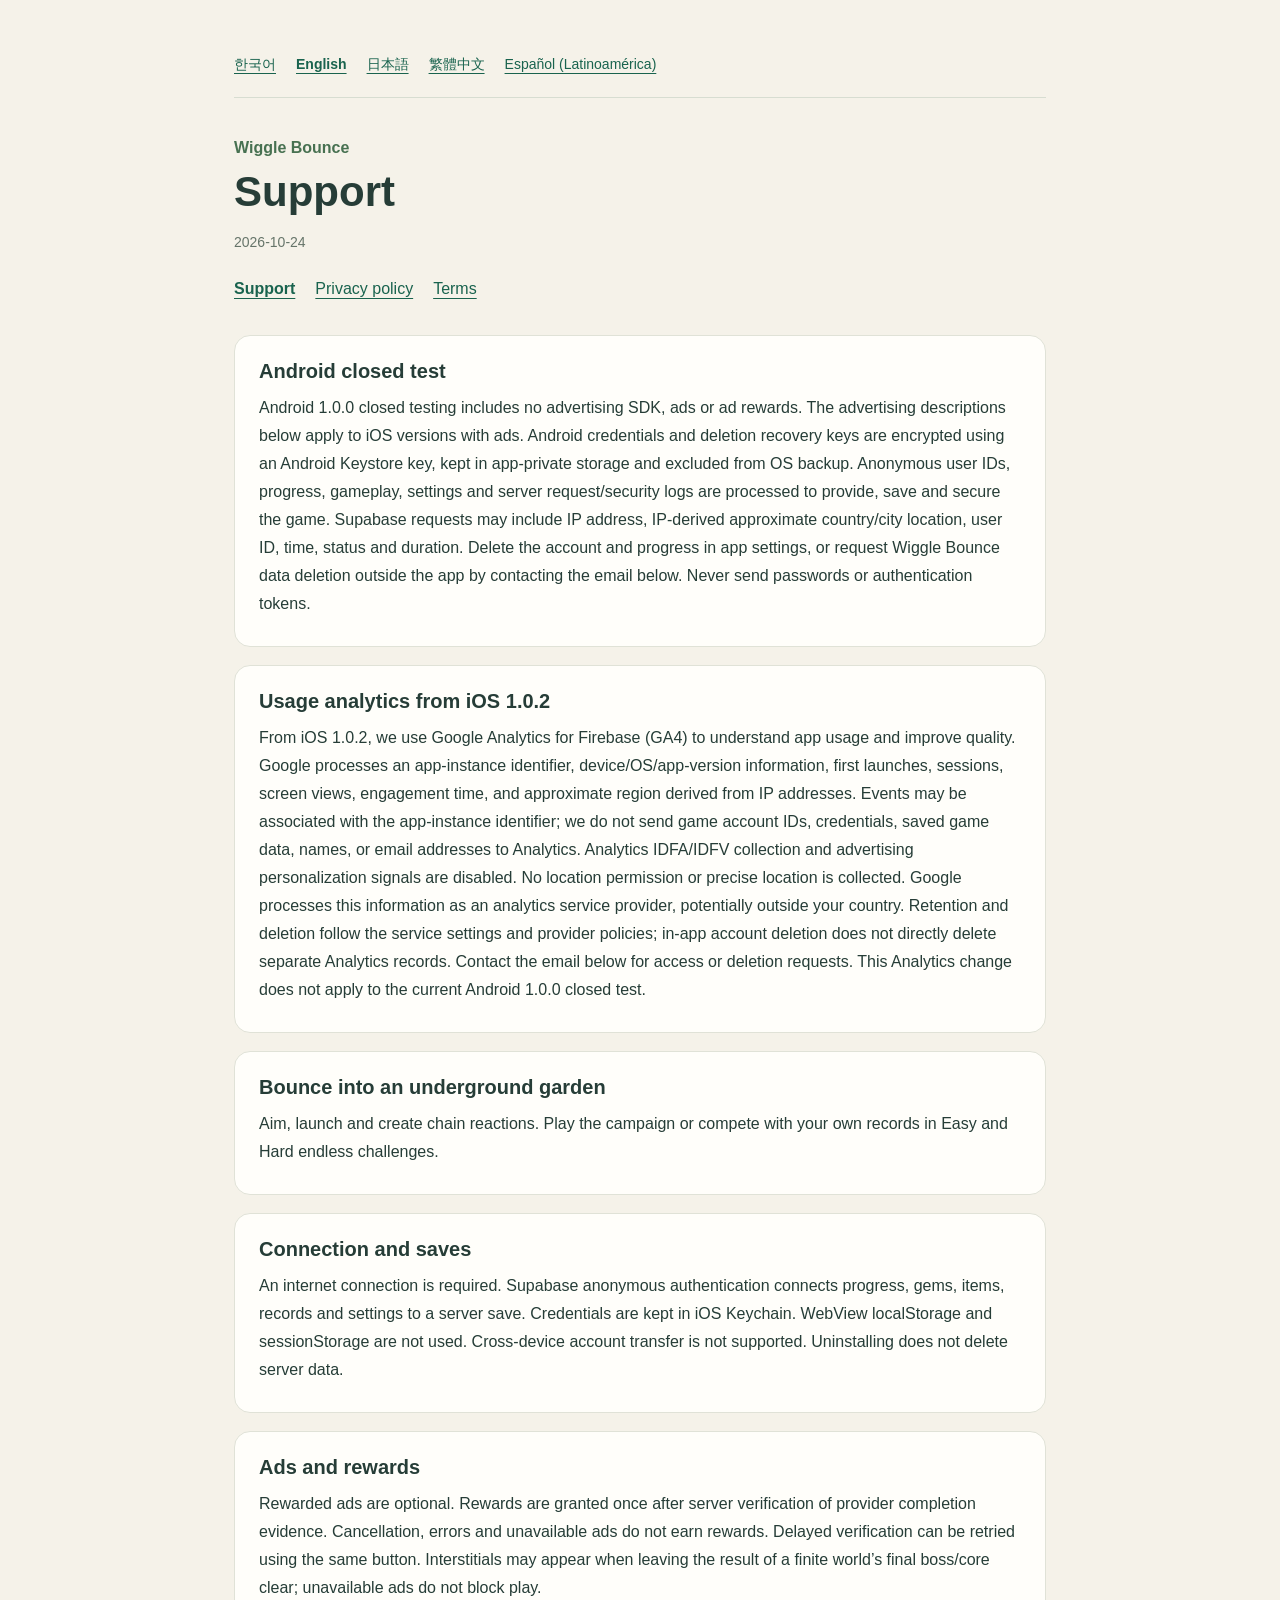
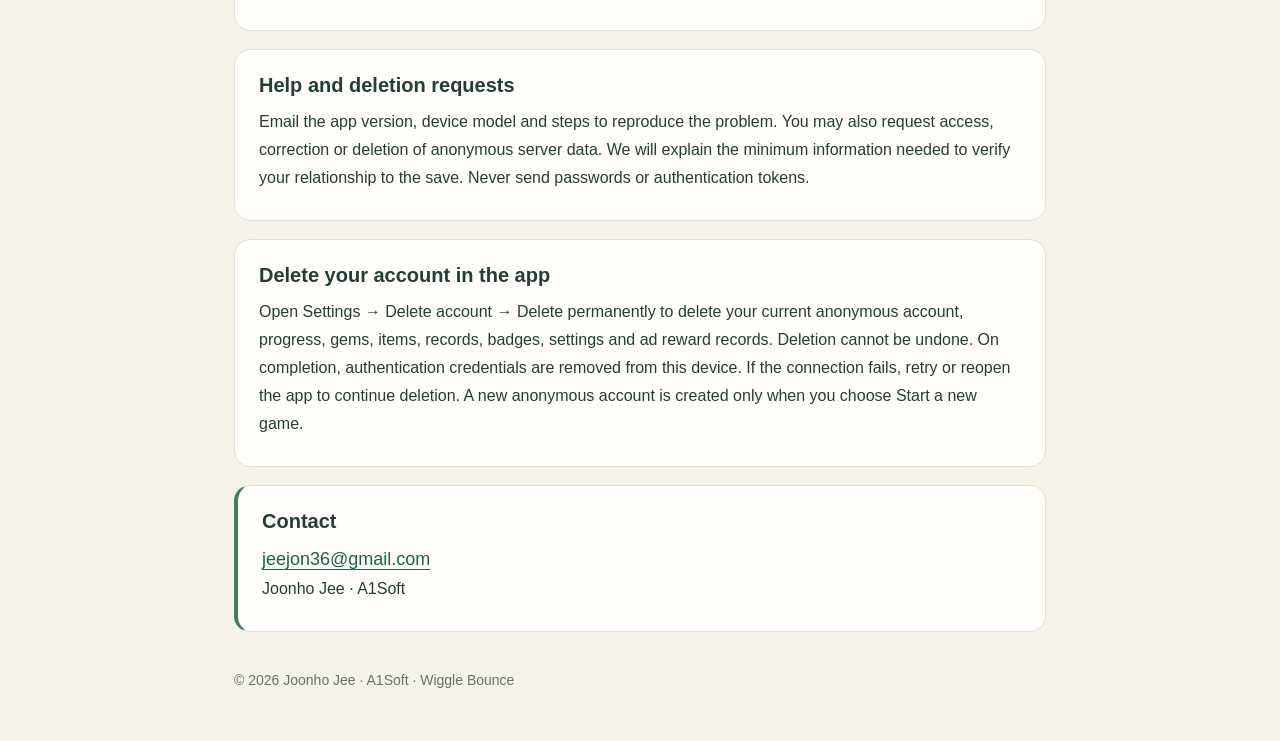
==== commit 97991fe4: "Disclose Firebase Analytics for Wiggle Bounce iOS 1.0.2" ====
--- a/wiggle-bounce/index.html
+++ b/wiggle-bounce/index.html
@@ -1,6 +1,6 @@
 <!doctype html>
-<html lang="en"><head><meta charset="utf-8"><meta name="viewport" content="width=device-width,initial-scale=1"><meta name="description" content="Wiggle Bounce — support, privacy and usage information"><title>Wiggle Bounce · Support</title><script>const languages=["ko","en","ja","zh-Hant","es-419"];let language=new URLSearchParams(location.search).get('lang');if(!languages.includes(language)){const n=navigator.language.toLowerCase();language=n.startsWith('ko')?'ko':n.startsWith('ja')?'ja':n.startsWith('zh')?'zh-Hant':n.startsWith('es')?'es-419':'en';}document.documentElement.lang=language;</script><link rel="stylesheet" href="./style.css"></head><body><main><nav class="languages" aria-label="Language"><a lang="ko" href="?lang=ko">한국어</a><a lang="en" href="?lang=en">English</a><a lang="ja" href="?lang=ja">日本語</a><a lang="zh-Hant" href="?lang=zh-Hant">繁體中文</a><a lang="es-419" href="?lang=es-419">Español (Latinoamérica)</a></nav><article data-lang="ko" lang="ko"><p class="brand">꿈틀이 바운스</p><h1>고객지원</h1><p class="date">2026-10-23</p><nav aria-label="꿈틀이 바운스"><a aria-current="page" href="./?lang=ko">고객지원</a><a  href="./privacy/?lang=ko">개인정보처리방침</a><a  href="./terms/?lang=ko">이용약관</a></nav><section><h2>Android 비공개 테스트 안내</h2><p>Android 1.0.0 비공개 테스트에서는 광고 SDK와 광고·광고 보상 기능을 제공하지 않습니다. 아래 광고 관련 설명은 광고 기능이 있는 iOS 버전에 적용됩니다. Android 인증 정보와 삭제 복구 키는 Android Keystore 키로 암호화하여 앱 전용 저장소에 보관하며 OS 백업에서 제외합니다. 익명 사용자 ID, 진행도·플레이 기록·설정 및 서버 요청·보안 로그는 게임 제공과 저장·보안을 위해 처리합니다. Supabase 서버 요청에는 IP 주소와 IP 기반 국가·도시 수준의 대략적 위치, 사용자 ID, 요청 시각·상태·소요 시간 등이 포함될 수 있습니다. 서버 진행도와 계정은 설정의 계정 삭제에서 삭제할 수 있고, 앱 밖에서는 아래 이메일로 꿈틀이 바운스 데이터 삭제를 요청할 수 있습니다. 비밀번호나 인증 토큰을 보내지 마세요.</p></section><section><h2>공을 튕겨 지하 정원을 탐험해요</h2><p>꿈틀이 바운스는 조준과 연쇄 타격으로 길을 여는 게임입니다. 캠페인과 Easy·Hard 끝없는 도전을 즐길 수 있습니다.</p></section><section><h2>이용과 저장</h2><p>플레이와 저장에는 인터넷 연결이 필요합니다. Supabase 익명 계정으로 진행도·보석·아이템·기록·설정을 서버에 저장합니다. 인증 정보는 iOS Keychain에 보관합니다. WebView localStorage와 sessionStorage는 사용하지 않습니다. 기기 간 계정 이전은 지원하지 않으며, 앱 삭제만으로 서버 데이터가 삭제되지는 않습니다.</p></section><section><h2>광고와 보상</h2><p>보상 광고는 선택 사항입니다. 제공사의 완료 증명을 서버가 검증한 뒤 보상을 한 번 지급합니다. 취소·오류·광고 없음에는 보상이 없으며, 확인이 늦으면 같은 버튼에서 확인을 재시도할 수 있습니다. 유한 월드의 마지막 보스/코어 완료 후 다음 화면으로 이동할 때 전면 광고가 표시될 수 있습니다. 광고가 없거나 실패해도 게임을 계속할 수 있습니다.</p></section><section><h2>문제 신고와 데이터 삭제</h2><p>앱 버전, 기기 모델, 문제 화면과 재현 순서를 아래 이메일로 알려 주세요. 익명 서버 데이터의 열람·정정·삭제 요청도 접수합니다. 해당 저장과 요청자의 관계를 확인하는 데 필요한 최소한의 정보를 안내합니다. 비밀번호·인증 토큰은 보내지 마세요.</p></section><section><h2>앱에서 계정 삭제</h2><p>설정 → 계정 삭제 → 영구 삭제에서 현재 익명 계정과 진행도·보석·아이템·기록·배지·설정 및 광고 보상 기록을 삭제할 수 있습니다. 삭제는 되돌릴 수 없습니다. 완료되면 이 기기의 인증 정보를 제거합니다. 연결 오류가 나면 재시도하거나 앱을 다시 열어 삭제를 계속할 수 있습니다. 삭제 후 새 게임 시작을 선택해야 새 익명 계정이 생성됩니다.</p></section><section class="contact"><h2>문의</h2><a href="mailto:jeejon36@gmail.com">jeejon36@gmail.com</a><p>Joonho Jee · A1Soft</p></section></article>
-<article data-lang="en" lang="en"><p class="brand">Wiggle Bounce</p><h1>Support</h1><p class="date">2026-10-23</p><nav aria-label="Wiggle Bounce"><a aria-current="page" href="./?lang=en">Support</a><a  href="./privacy/?lang=en">Privacy policy</a><a  href="./terms/?lang=en">Terms</a></nav><section><h2>Android closed test</h2><p>Android 1.0.0 closed testing includes no advertising SDK, ads or ad rewards. The advertising descriptions below apply to iOS versions with ads. Android credentials and deletion recovery keys are encrypted using an Android Keystore key, kept in app-private storage and excluded from OS backup. Anonymous user IDs, progress, gameplay, settings and server request/security logs are processed to provide, save and secure the game. Supabase requests may include IP address, IP-derived approximate country/city location, user ID, time, status and duration. Delete the account and progress in app settings, or request Wiggle Bounce data deletion outside the app by contacting the email below. Never send passwords or authentication tokens.</p></section><section><h2>Bounce into an underground garden</h2><p>Aim, launch and create chain reactions. Play the campaign or compete with your own records in Easy and Hard endless challenges.</p></section><section><h2>Connection and saves</h2><p>An internet connection is required. Supabase anonymous authentication connects progress, gems, items, records and settings to a server save. Credentials are kept in iOS Keychain. WebView localStorage and sessionStorage are not used. Cross-device account transfer is not supported. Uninstalling does not delete server data.</p></section><section><h2>Ads and rewards</h2><p>Rewarded ads are optional. Rewards are granted once after server verification of provider completion evidence. Cancellation, errors and unavailable ads do not earn rewards. Delayed verification can be retried using the same button. Interstitials may appear when leaving the result of a finite world’s final boss/core clear; unavailable ads do not block play.</p></section><section><h2>Help and deletion requests</h2><p>Email the app version, device model and steps to reproduce the problem. You may also request access, correction or deletion of anonymous server data. We will explain the minimum information needed to verify your relationship to the save. Never send passwords or authentication tokens.</p></section><section><h2>Delete your account in the app</h2><p>Open Settings → Delete account → Delete permanently to delete your current anonymous account, progress, gems, items, records, badges, settings and ad reward records. Deletion cannot be undone. On completion, authentication credentials are removed from this device. If the connection fails, retry or reopen the app to continue deletion. A new anonymous account is created only when you choose Start a new game.</p></section><section class="contact"><h2>Contact</h2><a href="mailto:jeejon36@gmail.com">jeejon36@gmail.com</a><p>Joonho Jee · A1Soft</p></section></article>
-<article data-lang="ja" lang="ja"><p class="brand">くねくねバウンス</p><h1>サポート</h1><p class="date">2026-10-23</p><nav aria-label="くねくねバウンス"><a aria-current="page" href="./?lang=ja">サポート</a><a  href="./privacy/?lang=ja">プライバシーポリシー</a><a  href="./terms/?lang=ja">利用規約</a></nav><section><h2>Android 非公開テスト</h2><p>Android 1.0.0の非公開テストには広告SDK、広告、広告報酬は含まれません。以下の広告の説明は広告機能のあるiOS版に適用されます。Androidの認証情報と削除復旧キーはAndroid Keystoreのキーで暗号化し、アプリ専用領域に保存し、OSバックアップから除外します。匿名ユーザーID、進行状況、プレイ記録、設定、サーバーのリクエスト・セキュリティログをゲームの提供・保存・保護のために処理します。SupabaseへのリクエストにはIPアドレス、IPに基づく国・都市単位のおおよその位置、ユーザーID、時刻、状態、所要時間が含まれる場合があります。設定からアカウントと進行状況を削除でき、アプリ外からは下記メールでデータ削除を依頼できます。パスワードや認証トークンは送らないでください。</p></section><section><h2>地下の庭を探検</h2><p>狙って発射し、連鎖を楽しむゲームです。通常ステージとEasy・Hardのエンドレスに挑戦できます。</p></section><section><h2>接続と保存</h2><p>インターネット接続が必要です。Supabaseの匿名認証で進行・宝石・アイテム・記録・設定をサーバーに保存し、認証情報はiOS Keychainに保管します。WebViewのlocalStorage/sessionStorageは使用しません。別端末への移行は非対応で、アプリ削除だけではサーバーデータは消えません。</p></section><section><h2>広告とお問い合わせ</h2><p>任意の広告報酬は、提供者の完了証明をサーバーで検証した後に一度付与します。中止・エラー・在庫不足では付与しません。確認が遅い場合は同じボタンで再確認できます。有限ワールドの最後のボス/コア突破後の移動時に全画面広告を表示する場合があります。未配信でも進行できます。</p></section><section><h2>サポート・データ削除</h2><p>バージョン、端末、発生手順をメールでお知らせください。匿名サーバーデータの開示・訂正・削除も受け付け、対象との関係を確認する最小限の情報をご案内します。パスワードや認証トークンは送らないでください。</p></section><section><h2>アプリ内でのアカウント削除</h2><p>設定 → アカウント削除 → 完全に削除から、現在の匿名アカウント、進行状況、宝石、アイテム、記録、バッジ、設定、広告報酬記録を削除できます。元に戻すことはできません。完了すると端末の認証情報も削除します。接続エラーの場合は再試行するか、アプリを開き直して削除を続けられます。「新しいゲームを始める」を選ぶと、新しい匿名アカウントが作成されます。</p></section><section class="contact"><h2>お問い合わせ</h2><a href="mailto:jeejon36@gmail.com">jeejon36@gmail.com</a><p>Joonho Jee · A1Soft</p></section></article>
-<article data-lang="zh-Hant" lang="zh-Hant"><p class="brand">扭扭彈跳</p><h1>支援</h1><p class="date">2026-10-23</p><nav aria-label="扭扭彈跳"><a aria-current="page" href="./?lang=zh-Hant">支援</a><a  href="./privacy/?lang=zh-Hant">隱私權政策</a><a  href="./terms/?lang=zh-Hant">使用條款</a></nav><section><h2>Android 封閉測試</h2><p>Android 1.0.0封閉測試不包含廣告SDK、廣告或廣告獎勵。下列廣告說明適用於有廣告功能的iOS版本。Android認證資料與刪除復原金鑰使用Android Keystore金鑰加密，存放於App專用儲存空間並排除OS備份。匿名使用者ID、進度、遊戲紀錄、設定及伺服器請求與安全日誌用於提供、儲存及保護遊戲。Supabase請求可能包含IP位址、由IP推測的國家或城市層級概略位置、使用者ID、時間、狀態與耗時。可在App設定刪除帳號與進度，或透過下方電子郵件從App外申請刪除資料。請勿寄送密碼或認證權杖。</p></section><section><h2>探索地下花園</h2><p>瞄準、發射並觸發連鎖，挑戰關卡與Easy、Hard無盡模式。</p></section><section><h2>連線與存檔</h2><p>遊戲需要網路。Supabase匿名帳號將進度、寶石、道具、紀錄與設定存於伺服器；認證資料存於iOS Keychain。不使用WebView localStorage或sessionStorage。不支援跨裝置轉移，移除App不會刪除伺服器資料。</p></section><section><h2>廣告與獎勵</h2><p>獎勵廣告由您選擇，伺服器驗證供應商的完成證明後才發放一次。取消、錯誤或無廣告不發放；延遲時可按同一按鈕再次確認。有限世界最後首領/核心完成後離開結果時可能顯示全螢幕廣告，無廣告不阻礙遊戲。</p></section><section><h2>聯絡與刪除</h2><p>請提供App版本、裝置與重現步驟。可申請查閱、更正或刪除匿名伺服器資料，我們會說明驗證存檔關係所需的最少資訊。請勿寄送密碼或認證權杖。</p></section><section><h2>在App內刪除帳號</h2><p>前往設定 → 刪除帳號 → 永久刪除，即可刪除目前的匿名帳號、進度、寶石、道具、紀錄、徽章、設定及廣告獎勵紀錄。刪除後無法復原。完成時也會移除此裝置的認證資料。連線失敗時可重試或重新開啟App繼續刪除。只有選擇「開始新遊戲」後才會建立新的匿名帳號。</p></section><section class="contact"><h2>聯絡</h2><a href="mailto:jeejon36@gmail.com">jeejon36@gmail.com</a><p>Joonho Jee · A1Soft</p></section></article>
-<article data-lang="es-419" lang="es-419"><p class="brand">Gusanitos: Rebote</p><h1>Soporte</h1><p class="date">2026-10-23</p><nav aria-label="Gusanitos: Rebote"><a aria-current="page" href="./?lang=es-419">Soporte</a><a  href="./privacy/?lang=es-419">Privacidad</a><a  href="./terms/?lang=es-419">Términos</a></nav><section><h2>Prueba cerrada de Android</h2><p>La prueba cerrada de Android 1.0.0 no incluye SDK publicitario, anuncios ni recompensas por anuncios. Las descripciones publicitarias siguientes se aplican a versiones de iOS con anuncios. Las credenciales y claves de recuperación de eliminación de Android se cifran con una clave de Android Keystore, se guardan en almacenamiento privado y se excluyen de copias de seguridad del sistema. Procesamos ID anónimo, progreso, partidas, ajustes y registros de solicitudes y seguridad del servidor para prestar, guardar y proteger el juego. Las solicitudes a Supabase pueden incluir IP, ubicación aproximada de país/ciudad derivada de IP, ID de usuario, hora, estado y duración. Puedes eliminar la cuenta y progreso desde ajustes o solicitar la eliminación fuera de la app al correo indicado abajo. Nunca envíes contraseñas ni tokens.</p></section><section><h2>Explora un jardín subterráneo</h2><p>Apunta, lanza y crea reacciones en cadena en la campaña o los desafíos infinitos Easy y Hard.</p></section><section><h2>Conexión y partidas</h2><p>Se requiere internet. Supabase guarda progreso, gemas, objetos, récords y ajustes con una cuenta anónima. Las credenciales están en iOS Keychain. No se usa localStorage ni sessionStorage del WebView. No hay transferencia entre dispositivos; desinstalar no elimina datos del servidor.</p></section><section><h2>Anuncios y recompensas</h2><p>Los anuncios con recompensa son opcionales. El servidor verifica la prueba del proveedor antes de otorgar una recompensa única. Cancelación, error o falta de anuncios no dan recompensas. Si la verificación tarda, puedes consultar de nuevo con el mismo botón. Puede aparecer un anuncio al salir del resultado del jefe/núcleo final de un mundo finito. Su ausencia no bloquea el juego.</p></section><section><h2>Ayuda y eliminación</h2><p>Envía versión, modelo y pasos del problema. También puedes solicitar acceso, corrección o eliminación de datos anónimos; indicaremos la información mínima para verificar la relación con la partida. Nunca envíes contraseñas ni tokens.</p></section><section><h2>Eliminar tu cuenta desde la app</h2><p>Abre Configuración → Eliminar cuenta → Eliminar permanentemente para borrar tu cuenta anónima actual, progreso, gemas, objetos, récords, insignias, ajustes y registros de recompensas publicitarias. No se puede deshacer. Al finalizar se eliminan las credenciales de este dispositivo. Si falla la conexión, reintenta o vuelve a abrir la app para continuar. Solo se crea otra cuenta anónima al elegir Empezar un juego nuevo.</p></section><section class="contact"><h2>Contacto</h2><a href="mailto:jeejon36@gmail.com">jeejon36@gmail.com</a><p>Joonho Jee · A1Soft</p></section></article><footer>© 2026 Joonho Jee · A1Soft · Wiggle Bounce</footer></main><script>document.title=document.querySelector('[data-lang="'+language+'"] h1').textContent+' · Wiggle Bounce';document.querySelectorAll('.languages a').forEach(a=>{if(a.lang===language)a.setAttribute('aria-current','true');});</script></body></html>
+<html lang="en"><head><meta charset="utf-8"><meta name="viewport" content="width=device-width,initial-scale=1"><meta name="description" content="Wiggle Bounce — support, privacy and usage information"><title>Wiggle Bounce · Support</title><script>const languages=["ko","en","ja","zh-Hant","es-419"];let language=new URLSearchParams(location.search).get('lang');if(!languages.includes(language)){const n=navigator.language.toLowerCase();language=n.startsWith('ko')?'ko':n.startsWith('ja')?'ja':n.startsWith('zh')?'zh-Hant':n.startsWith('es')?'es-419':'en';}document.documentElement.lang=language;</script><link rel="stylesheet" href="./style.css"></head><body><main><nav class="languages" aria-label="Language"><a lang="ko" href="?lang=ko">한국어</a><a lang="en" href="?lang=en">English</a><a lang="ja" href="?lang=ja">日本語</a><a lang="zh-Hant" href="?lang=zh-Hant">繁體中文</a><a lang="es-419" href="?lang=es-419">Español (Latinoamérica)</a></nav><article data-lang="ko" lang="ko"><p class="brand">꿈틀이 바운스</p><h1>고객지원</h1><p class="date">2026-10-24</p><nav aria-label="꿈틀이 바운스"><a aria-current="page" href="./?lang=ko">고객지원</a><a  href="./privacy/?lang=ko">개인정보처리방침</a><a  href="./terms/?lang=ko">이용약관</a></nav><section><h2>Android 비공개 테스트 안내</h2><p>Android 1.0.0 비공개 테스트에서는 광고 SDK와 광고·광고 보상 기능을 제공하지 않습니다. 아래 광고 관련 설명은 광고 기능이 있는 iOS 버전에 적용됩니다. Android 인증 정보와 삭제 복구 키는 Android Keystore 키로 암호화하여 앱 전용 저장소에 보관하며 OS 백업에서 제외합니다. 익명 사용자 ID, 진행도·플레이 기록·설정 및 서버 요청·보안 로그는 게임 제공과 저장·보안을 위해 처리합니다. Supabase 서버 요청에는 IP 주소와 IP 기반 국가·도시 수준의 대략적 위치, 사용자 ID, 요청 시각·상태·소요 시간 등이 포함될 수 있습니다. 서버 진행도와 계정은 설정의 계정 삭제에서 삭제할 수 있고, 앱 밖에서는 아래 이메일로 꿈틀이 바운스 데이터 삭제를 요청할 수 있습니다. 비밀번호나 인증 토큰을 보내지 마세요.</p></section><section><h2>iOS 1.0.2부터 적용되는 이용 분석</h2><p>iOS 1.0.2부터 Google Analytics for Firebase(GA4)를 사용하여 앱 이용 현황을 분석하고 품질을 개선합니다. Google은 앱 인스턴스 식별자, 기기·운영체제·앱 버전 정보, 첫 실행·세션·화면 조회·이용 시간과 IP 주소에서 파생되는 대략적 지역 정보를 처리합니다. 분석 이벤트는 앱 인스턴스 식별자와 연결될 수 있으나 게임 계정 ID, 인증 정보, 저장 데이터, 이름 또는 이메일을 Analytics에 보내지 않습니다. Analytics의 IDFA·IDFV 수집과 광고 개인 맞춤 신호는 비활성화합니다. 위치 권한을 요청하거나 정밀 위치를 수집하지 않습니다. Google은 분석 서비스 제공자로서 정보를 처리하며 국외 처리가 발생할 수 있습니다. 보관·삭제는 분석 서비스의 설정과 제공자 정책에 따르며, 앱의 계정 삭제가 별도 Analytics 기록을 직접 삭제하지는 않습니다. 관련 열람·삭제 문의는 아래 이메일로 접수합니다. 현재 Android 1.0.0 비공개 테스트에는 이 Analytics 변경이 적용되지 않습니다.</p></section><section><h2>공을 튕겨 지하 정원을 탐험해요</h2><p>꿈틀이 바운스는 조준과 연쇄 타격으로 길을 여는 게임입니다. 캠페인과 Easy·Hard 끝없는 도전을 즐길 수 있습니다.</p></section><section><h2>이용과 저장</h2><p>플레이와 저장에는 인터넷 연결이 필요합니다. Supabase 익명 계정으로 진행도·보석·아이템·기록·설정을 서버에 저장합니다. 인증 정보는 iOS Keychain에 보관합니다. WebView localStorage와 sessionStorage는 사용하지 않습니다. 기기 간 계정 이전은 지원하지 않으며, 앱 삭제만으로 서버 데이터가 삭제되지는 않습니다.</p></section><section><h2>광고와 보상</h2><p>보상 광고는 선택 사항입니다. 제공사의 완료 증명을 서버가 검증한 뒤 보상을 한 번 지급합니다. 취소·오류·광고 없음에는 보상이 없으며, 확인이 늦으면 같은 버튼에서 확인을 재시도할 수 있습니다. 유한 월드의 마지막 보스/코어 완료 후 다음 화면으로 이동할 때 전면 광고가 표시될 수 있습니다. 광고가 없거나 실패해도 게임을 계속할 수 있습니다.</p></section><section><h2>문제 신고와 데이터 삭제</h2><p>앱 버전, 기기 모델, 문제 화면과 재현 순서를 아래 이메일로 알려 주세요. 익명 서버 데이터의 열람·정정·삭제 요청도 접수합니다. 해당 저장과 요청자의 관계를 확인하는 데 필요한 최소한의 정보를 안내합니다. 비밀번호·인증 토큰은 보내지 마세요.</p></section><section><h2>앱에서 계정 삭제</h2><p>설정 → 계정 삭제 → 영구 삭제에서 현재 익명 계정과 진행도·보석·아이템·기록·배지·설정 및 광고 보상 기록을 삭제할 수 있습니다. 삭제는 되돌릴 수 없습니다. 완료되면 이 기기의 인증 정보를 제거합니다. 연결 오류가 나면 재시도하거나 앱을 다시 열어 삭제를 계속할 수 있습니다. 삭제 후 새 게임 시작을 선택해야 새 익명 계정이 생성됩니다.</p></section><section class="contact"><h2>문의</h2><a href="mailto:jeejon36@gmail.com">jeejon36@gmail.com</a><p>Joonho Jee · A1Soft</p></section></article>
+<article data-lang="en" lang="en"><p class="brand">Wiggle Bounce</p><h1>Support</h1><p class="date">2026-10-24</p><nav aria-label="Wiggle Bounce"><a aria-current="page" href="./?lang=en">Support</a><a  href="./privacy/?lang=en">Privacy policy</a><a  href="./terms/?lang=en">Terms</a></nav><section><h2>Android closed test</h2><p>Android 1.0.0 closed testing includes no advertising SDK, ads or ad rewards. The advertising descriptions below apply to iOS versions with ads. Android credentials and deletion recovery keys are encrypted using an Android Keystore key, kept in app-private storage and excluded from OS backup. Anonymous user IDs, progress, gameplay, settings and server request/security logs are processed to provide, save and secure the game. Supabase requests may include IP address, IP-derived approximate country/city location, user ID, time, status and duration. Delete the account and progress in app settings, or request Wiggle Bounce data deletion outside the app by contacting the email below. Never send passwords or authentication tokens.</p></section><section><h2>Usage analytics from iOS 1.0.2</h2><p>From iOS 1.0.2, we use Google Analytics for Firebase (GA4) to understand app usage and improve quality. Google processes an app-instance identifier, device/OS/app-version information, first launches, sessions, screen views, engagement time, and approximate region derived from IP addresses. Events may be associated with the app-instance identifier; we do not send game account IDs, credentials, saved game data, names, or email addresses to Analytics. Analytics IDFA/IDFV collection and advertising personalization signals are disabled. No location permission or precise location is collected. Google processes this information as an analytics service provider, potentially outside your country. Retention and deletion follow the service settings and provider policies; in-app account deletion does not directly delete separate Analytics records. Contact the email below for access or deletion requests. This Analytics change does not apply to the current Android 1.0.0 closed test.</p></section><section><h2>Bounce into an underground garden</h2><p>Aim, launch and create chain reactions. Play the campaign or compete with your own records in Easy and Hard endless challenges.</p></section><section><h2>Connection and saves</h2><p>An internet connection is required. Supabase anonymous authentication connects progress, gems, items, records and settings to a server save. Credentials are kept in iOS Keychain. WebView localStorage and sessionStorage are not used. Cross-device account transfer is not supported. Uninstalling does not delete server data.</p></section><section><h2>Ads and rewards</h2><p>Rewarded ads are optional. Rewards are granted once after server verification of provider completion evidence. Cancellation, errors and unavailable ads do not earn rewards. Delayed verification can be retried using the same button. Interstitials may appear when leaving the result of a finite world’s final boss/core clear; unavailable ads do not block play.</p></section><section><h2>Help and deletion requests</h2><p>Email the app version, device model and steps to reproduce the problem. You may also request access, correction or deletion of anonymous server data. We will explain the minimum information needed to verify your relationship to the save. Never send passwords or authentication tokens.</p></section><section><h2>Delete your account in the app</h2><p>Open Settings → Delete account → Delete permanently to delete your current anonymous account, progress, gems, items, records, badges, settings and ad reward records. Deletion cannot be undone. On completion, authentication credentials are removed from this device. If the connection fails, retry or reopen the app to continue deletion. A new anonymous account is created only when you choose Start a new game.</p></section><section class="contact"><h2>Contact</h2><a href="mailto:jeejon36@gmail.com">jeejon36@gmail.com</a><p>Joonho Jee · A1Soft</p></section></article>
+<article data-lang="ja" lang="ja"><p class="brand">くねくねバウンス</p><h1>サポート</h1><p class="date">2026-10-24</p><nav aria-label="くねくねバウンス"><a aria-current="page" href="./?lang=ja">サポート</a><a  href="./privacy/?lang=ja">プライバシーポリシー</a><a  href="./terms/?lang=ja">利用規約</a></nav><section><h2>Android 非公開テスト</h2><p>Android 1.0.0の非公開テストには広告SDK、広告、広告報酬は含まれません。以下の広告の説明は広告機能のあるiOS版に適用されます。Androidの認証情報と削除復旧キーはAndroid Keystoreのキーで暗号化し、アプリ専用領域に保存し、OSバックアップから除外します。匿名ユーザーID、進行状況、プレイ記録、設定、サーバーのリクエスト・セキュリティログをゲームの提供・保存・保護のために処理します。SupabaseへのリクエストにはIPアドレス、IPに基づく国・都市単位のおおよその位置、ユーザーID、時刻、状態、所要時間が含まれる場合があります。設定からアカウントと進行状況を削除でき、アプリ外からは下記メールでデータ削除を依頼できます。パスワードや認証トークンは送らないでください。</p></section><section><h2>iOS 1.0.2以降の利用状況分析</h2><p>iOS 1.0.2から、利用状況の把握と品質改善のためGoogle Analytics for Firebase（GA4）を使用します。Googleはアプリインスタンス識別子、端末・OS・アプリ版の情報、初回起動・セッション・画面表示・利用時間、IPアドレスから推定する大まかな地域を処理します。イベントはアプリインスタンス識別子に関連付けられる場合がありますが、ゲームアカウントID、認証情報、セーブデータ、氏名、メールアドレスをAnalyticsには送信しません。AnalyticsのIDFA・IDFV収集と広告パーソナライズ信号は無効です。位置情報の許可を求めず、正確な位置は収集しません。Googleは分析サービス提供者として処理し、国外で処理される場合があります。保存・削除にはサービス設定と提供者の方針が適用され、アプリ内のアカウント削除で別途保管されたAnalytics記録を直接削除することはできません。開示・削除については下記メールへお問い合わせください。現在のAndroid 1.0.0クローズドテストにはこの変更は適用されません。</p></section><section><h2>地下の庭を探検</h2><p>狙って発射し、連鎖を楽しむゲームです。通常ステージとEasy・Hardのエンドレスに挑戦できます。</p></section><section><h2>接続と保存</h2><p>インターネット接続が必要です。Supabaseの匿名認証で進行・宝石・アイテム・記録・設定をサーバーに保存し、認証情報はiOS Keychainに保管します。WebViewのlocalStorage/sessionStorageは使用しません。別端末への移行は非対応で、アプリ削除だけではサーバーデータは消えません。</p></section><section><h2>広告とお問い合わせ</h2><p>任意の広告報酬は、提供者の完了証明をサーバーで検証した後に一度付与します。中止・エラー・在庫不足では付与しません。確認が遅い場合は同じボタンで再確認できます。有限ワールドの最後のボス/コア突破後の移動時に全画面広告を表示する場合があります。未配信でも進行できます。</p></section><section><h2>サポート・データ削除</h2><p>バージョン、端末、発生手順をメールでお知らせください。匿名サーバーデータの開示・訂正・削除も受け付け、対象との関係を確認する最小限の情報をご案内します。パスワードや認証トークンは送らないでください。</p></section><section><h2>アプリ内でのアカウント削除</h2><p>設定 → アカウント削除 → 完全に削除から、現在の匿名アカウント、進行状況、宝石、アイテム、記録、バッジ、設定、広告報酬記録を削除できます。元に戻すことはできません。完了すると端末の認証情報も削除します。接続エラーの場合は再試行するか、アプリを開き直して削除を続けられます。「新しいゲームを始める」を選ぶと、新しい匿名アカウントが作成されます。</p></section><section class="contact"><h2>お問い合わせ</h2><a href="mailto:jeejon36@gmail.com">jeejon36@gmail.com</a><p>Joonho Jee · A1Soft</p></section></article>
+<article data-lang="zh-Hant" lang="zh-Hant"><p class="brand">扭扭彈跳</p><h1>支援</h1><p class="date">2026-10-24</p><nav aria-label="扭扭彈跳"><a aria-current="page" href="./?lang=zh-Hant">支援</a><a  href="./privacy/?lang=zh-Hant">隱私權政策</a><a  href="./terms/?lang=zh-Hant">使用條款</a></nav><section><h2>Android 封閉測試</h2><p>Android 1.0.0封閉測試不包含廣告SDK、廣告或廣告獎勵。下列廣告說明適用於有廣告功能的iOS版本。Android認證資料與刪除復原金鑰使用Android Keystore金鑰加密，存放於App專用儲存空間並排除OS備份。匿名使用者ID、進度、遊戲紀錄、設定及伺服器請求與安全日誌用於提供、儲存及保護遊戲。Supabase請求可能包含IP位址、由IP推測的國家或城市層級概略位置、使用者ID、時間、狀態與耗時。可在App設定刪除帳號與進度，或透過下方電子郵件從App外申請刪除資料。請勿寄送密碼或認證權杖。</p></section><section><h2>iOS 1.0.2起的使用分析</h2><p>自iOS 1.0.2起，我們使用Google Analytics for Firebase（GA4）了解App使用情況並改善品質。Google會處理App執行個體識別碼、裝置／作業系統／App版本資訊、首次開啟、工作階段、畫面瀏覽、使用時間及由IP位址推測的大概地區。事件可能與App執行個體識別碼連結；我們不會向Analytics傳送遊戲帳號ID、認證資料、存檔、姓名或電子郵件。Analytics的IDFA／IDFV收集及廣告個人化訊號已停用。不要求位置權限或收集精確位置。Google作為分析服務提供者處理資料，可能於境外處理。保存與刪除依服務設定及提供者政策；App內刪除帳號不會直接刪除獨立的Analytics紀錄。如需查閱或刪除，請聯絡下方電子郵件。目前Android 1.0.0封閉測試不適用此分析變更。</p></section><section><h2>探索地下花園</h2><p>瞄準、發射並觸發連鎖，挑戰關卡與Easy、Hard無盡模式。</p></section><section><h2>連線與存檔</h2><p>遊戲需要網路。Supabase匿名帳號將進度、寶石、道具、紀錄與設定存於伺服器；認證資料存於iOS Keychain。不使用WebView localStorage或sessionStorage。不支援跨裝置轉移，移除App不會刪除伺服器資料。</p></section><section><h2>廣告與獎勵</h2><p>獎勵廣告由您選擇，伺服器驗證供應商的完成證明後才發放一次。取消、錯誤或無廣告不發放；延遲時可按同一按鈕再次確認。有限世界最後首領/核心完成後離開結果時可能顯示全螢幕廣告，無廣告不阻礙遊戲。</p></section><section><h2>聯絡與刪除</h2><p>請提供App版本、裝置與重現步驟。可申請查閱、更正或刪除匿名伺服器資料，我們會說明驗證存檔關係所需的最少資訊。請勿寄送密碼或認證權杖。</p></section><section><h2>在App內刪除帳號</h2><p>前往設定 → 刪除帳號 → 永久刪除，即可刪除目前的匿名帳號、進度、寶石、道具、紀錄、徽章、設定及廣告獎勵紀錄。刪除後無法復原。完成時也會移除此裝置的認證資料。連線失敗時可重試或重新開啟App繼續刪除。只有選擇「開始新遊戲」後才會建立新的匿名帳號。</p></section><section class="contact"><h2>聯絡</h2><a href="mailto:jeejon36@gmail.com">jeejon36@gmail.com</a><p>Joonho Jee · A1Soft</p></section></article>
+<article data-lang="es-419" lang="es-419"><p class="brand">Gusanitos: Rebote</p><h1>Soporte</h1><p class="date">2026-10-24</p><nav aria-label="Gusanitos: Rebote"><a aria-current="page" href="./?lang=es-419">Soporte</a><a  href="./privacy/?lang=es-419">Privacidad</a><a  href="./terms/?lang=es-419">Términos</a></nav><section><h2>Prueba cerrada de Android</h2><p>La prueba cerrada de Android 1.0.0 no incluye SDK publicitario, anuncios ni recompensas por anuncios. Las descripciones publicitarias siguientes se aplican a versiones de iOS con anuncios. Las credenciales y claves de recuperación de eliminación de Android se cifran con una clave de Android Keystore, se guardan en almacenamiento privado y se excluyen de copias de seguridad del sistema. Procesamos ID anónimo, progreso, partidas, ajustes y registros de solicitudes y seguridad del servidor para prestar, guardar y proteger el juego. Las solicitudes a Supabase pueden incluir IP, ubicación aproximada de país/ciudad derivada de IP, ID de usuario, hora, estado y duración. Puedes eliminar la cuenta y progreso desde ajustes o solicitar la eliminación fuera de la app al correo indicado abajo. Nunca envíes contraseñas ni tokens.</p></section><section><h2>Analítica de uso desde iOS 1.0.2</h2><p>Desde iOS 1.0.2 usamos Google Analytics for Firebase (GA4) para comprender el uso y mejorar la calidad. Google procesa un identificador de instancia de la app, información de dispositivo, sistema y versión, primeras aperturas, sesiones, vistas de pantalla, tiempo de interacción y región aproximada derivada de la IP. Los eventos pueden vincularse al identificador de instancia; no enviamos a Analytics IDs de cuentas del juego, credenciales, partidas guardadas, nombres ni correos. Se desactivan la recopilación de IDFA/IDFV y las señales de personalización publicitaria de Analytics. No se solicitan permisos de ubicación ni se recopila ubicación precisa. Google actúa como proveedor de analítica y puede procesar datos fuera de tu país. La conservación y eliminación dependen de la configuración y políticas del proveedor; eliminar la cuenta desde la app no borra directamente los registros separados de Analytics. Para acceso o eliminación, contacta al correo indicado abajo. Este cambio no se aplica a la prueba cerrada actual de Android 1.0.0.</p></section><section><h2>Explora un jardín subterráneo</h2><p>Apunta, lanza y crea reacciones en cadena en la campaña o los desafíos infinitos Easy y Hard.</p></section><section><h2>Conexión y partidas</h2><p>Se requiere internet. Supabase guarda progreso, gemas, objetos, récords y ajustes con una cuenta anónima. Las credenciales están en iOS Keychain. No se usa localStorage ni sessionStorage del WebView. No hay transferencia entre dispositivos; desinstalar no elimina datos del servidor.</p></section><section><h2>Anuncios y recompensas</h2><p>Los anuncios con recompensa son opcionales. El servidor verifica la prueba del proveedor antes de otorgar una recompensa única. Cancelación, error o falta de anuncios no dan recompensas. Si la verificación tarda, puedes consultar de nuevo con el mismo botón. Puede aparecer un anuncio al salir del resultado del jefe/núcleo final de un mundo finito. Su ausencia no bloquea el juego.</p></section><section><h2>Ayuda y eliminación</h2><p>Envía versión, modelo y pasos del problema. También puedes solicitar acceso, corrección o eliminación de datos anónimos; indicaremos la información mínima para verificar la relación con la partida. Nunca envíes contraseñas ni tokens.</p></section><section><h2>Eliminar tu cuenta desde la app</h2><p>Abre Configuración → Eliminar cuenta → Eliminar permanentemente para borrar tu cuenta anónima actual, progreso, gemas, objetos, récords, insignias, ajustes y registros de recompensas publicitarias. No se puede deshacer. Al finalizar se eliminan las credenciales de este dispositivo. Si falla la conexión, reintenta o vuelve a abrir la app para continuar. Solo se crea otra cuenta anónima al elegir Empezar un juego nuevo.</p></section><section class="contact"><h2>Contacto</h2><a href="mailto:jeejon36@gmail.com">jeejon36@gmail.com</a><p>Joonho Jee · A1Soft</p></section></article><footer>© 2026 Joonho Jee · A1Soft · Wiggle Bounce</footer></main><script>document.title=document.querySelector('[data-lang="'+language+'"] h1').textContent+' · Wiggle Bounce';document.querySelectorAll('.languages a').forEach(a=>{if(a.lang===language)a.setAttribute('aria-current','true');});</script></body></html>
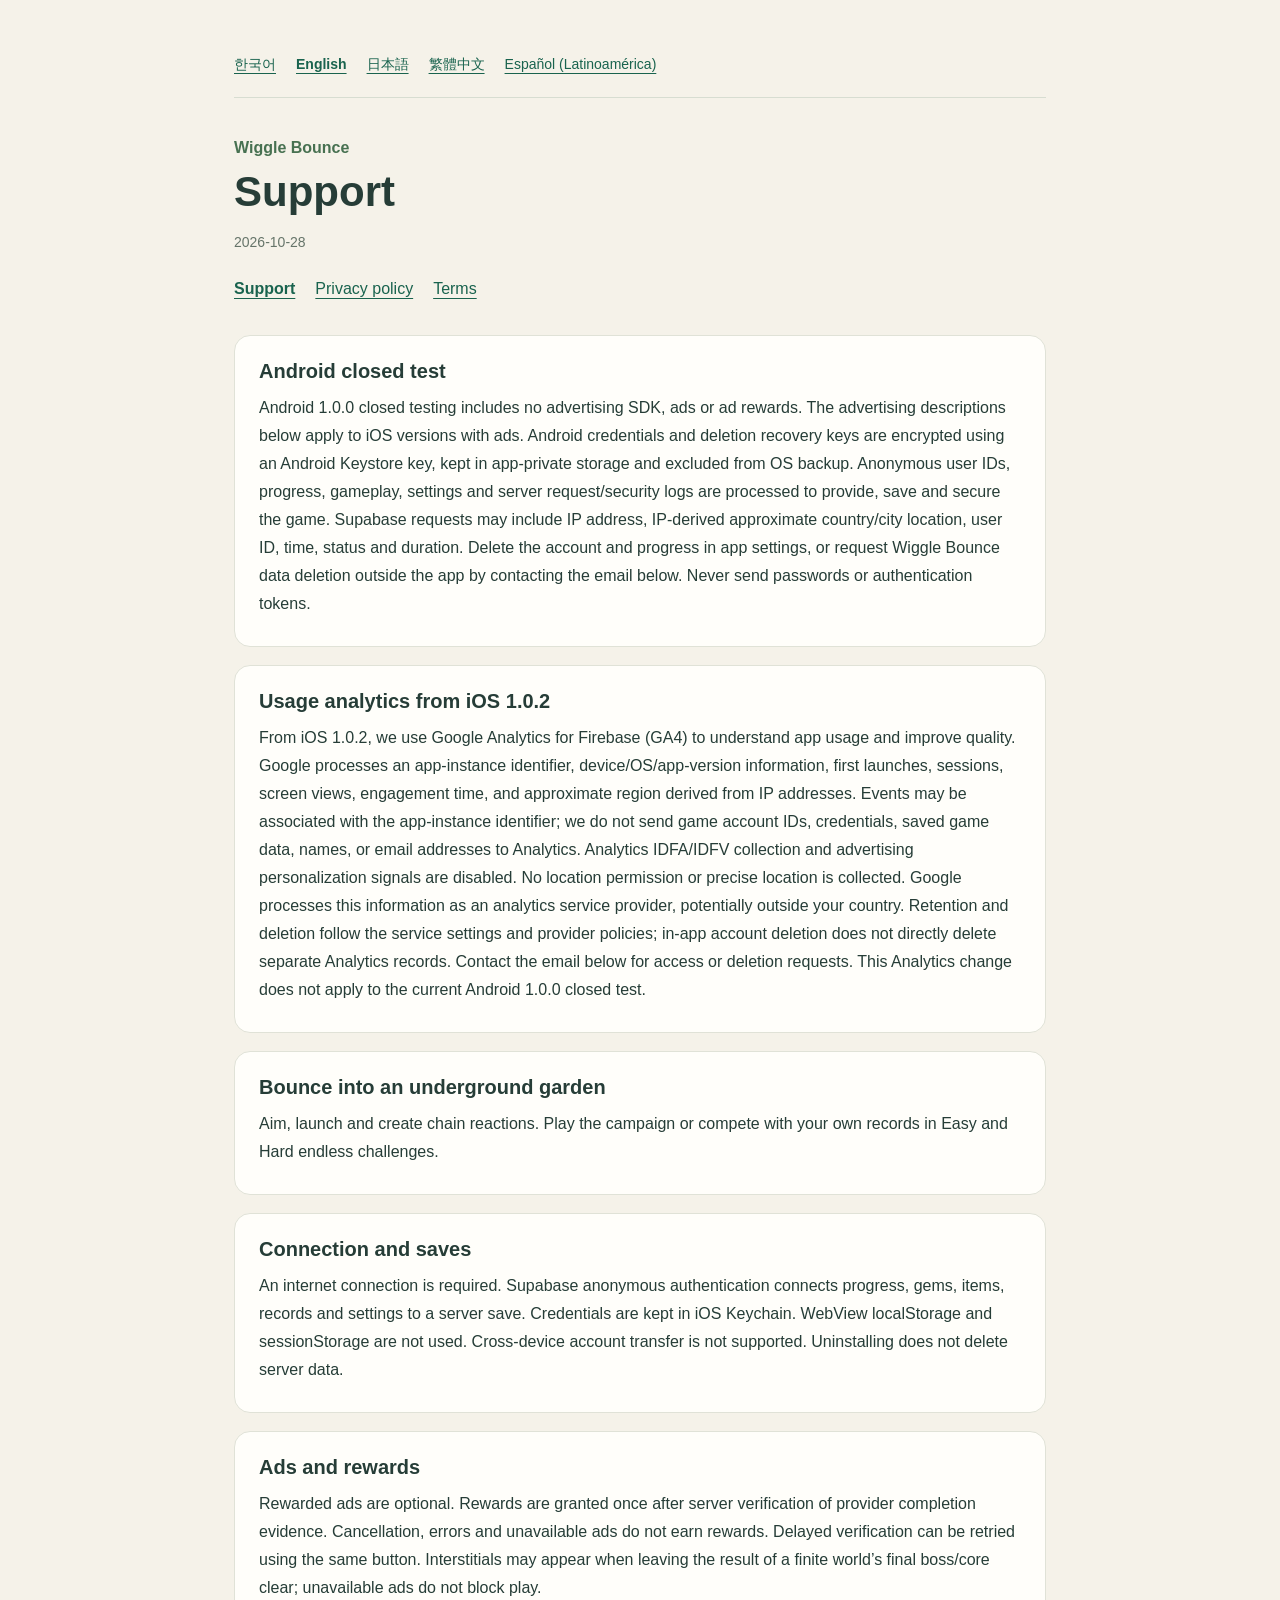
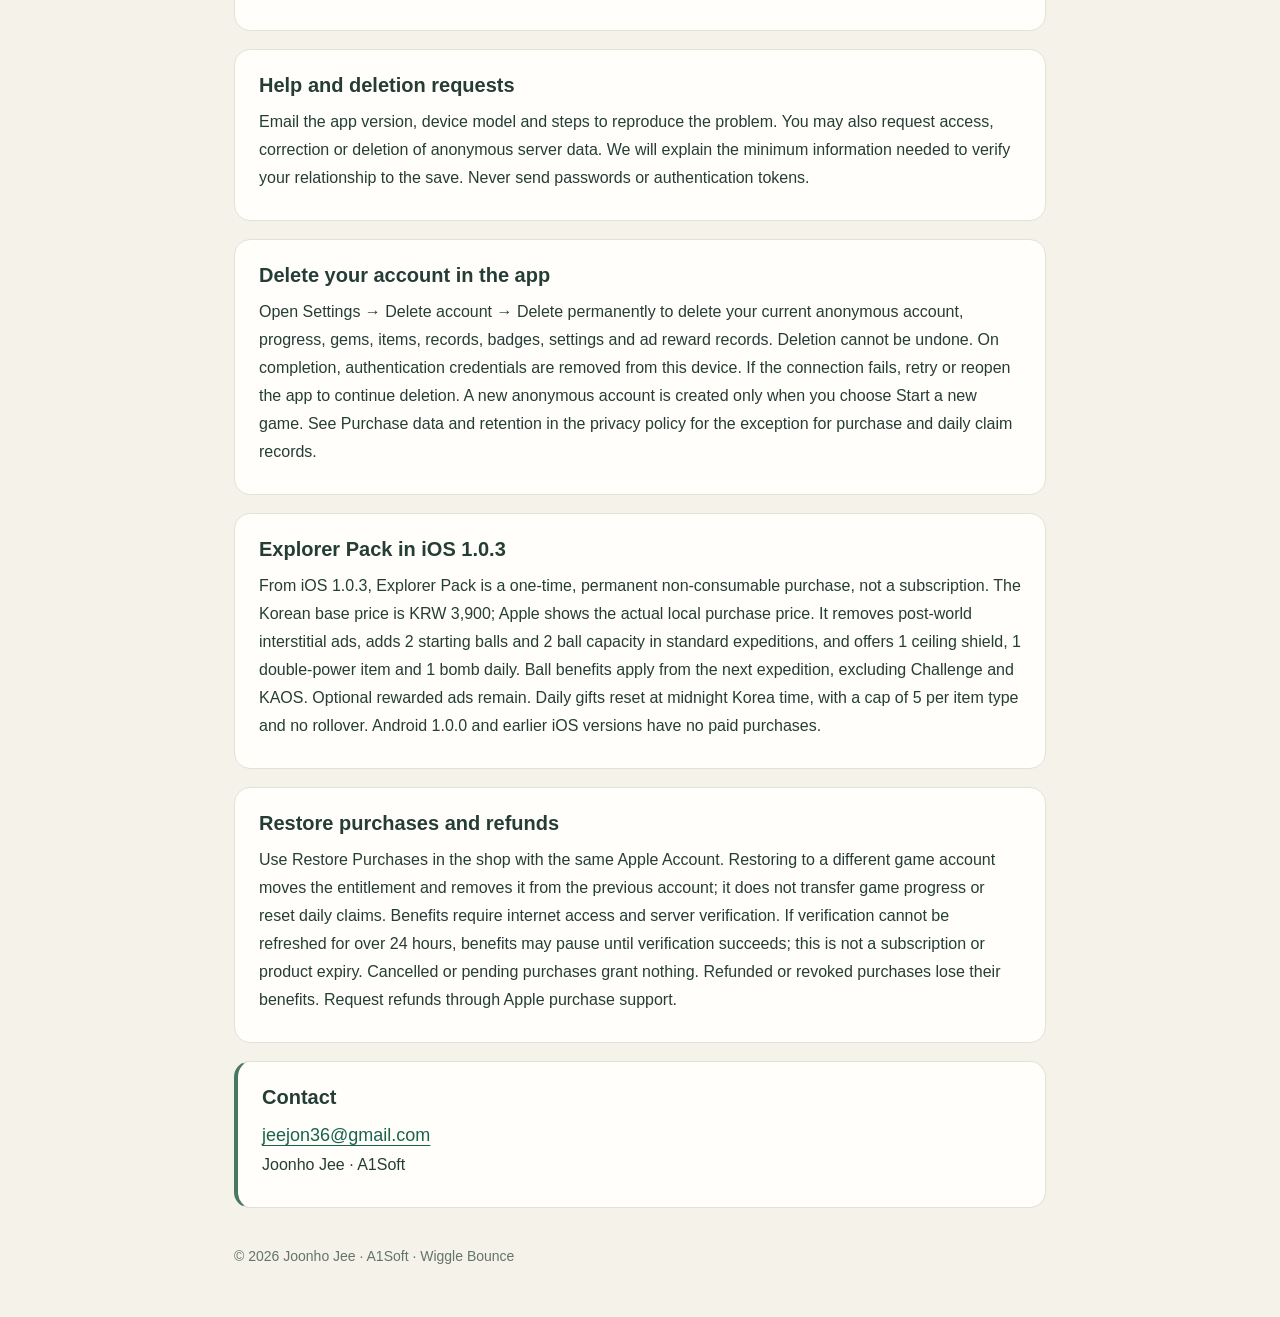
==== commit 50f849d6: "Describe Explorer Pack purchases and retention for Wiggle Bounce iOS 1.0.3" ====
--- a/wiggle-bounce/index.html
+++ b/wiggle-bounce/index.html
@@ -1,6 +1,6 @@
 <!doctype html>
-<html lang="en"><head><meta charset="utf-8"><meta name="viewport" content="width=device-width,initial-scale=1"><meta name="description" content="Wiggle Bounce — support, privacy and usage information"><title>Wiggle Bounce · Support</title><script>const languages=["ko","en","ja","zh-Hant","es-419"];let language=new URLSearchParams(location.search).get('lang');if(!languages.includes(language)){const n=navigator.language.toLowerCase();language=n.startsWith('ko')?'ko':n.startsWith('ja')?'ja':n.startsWith('zh')?'zh-Hant':n.startsWith('es')?'es-419':'en';}document.documentElement.lang=language;</script><link rel="stylesheet" href="./style.css"></head><body><main><nav class="languages" aria-label="Language"><a lang="ko" href="?lang=ko">한국어</a><a lang="en" href="?lang=en">English</a><a lang="ja" href="?lang=ja">日本語</a><a lang="zh-Hant" href="?lang=zh-Hant">繁體中文</a><a lang="es-419" href="?lang=es-419">Español (Latinoamérica)</a></nav><article data-lang="ko" lang="ko"><p class="brand">꿈틀이 바운스</p><h1>고객지원</h1><p class="date">2026-10-24</p><nav aria-label="꿈틀이 바운스"><a aria-current="page" href="./?lang=ko">고객지원</a><a  href="./privacy/?lang=ko">개인정보처리방침</a><a  href="./terms/?lang=ko">이용약관</a></nav><section><h2>Android 비공개 테스트 안내</h2><p>Android 1.0.0 비공개 테스트에서는 광고 SDK와 광고·광고 보상 기능을 제공하지 않습니다. 아래 광고 관련 설명은 광고 기능이 있는 iOS 버전에 적용됩니다. Android 인증 정보와 삭제 복구 키는 Android Keystore 키로 암호화하여 앱 전용 저장소에 보관하며 OS 백업에서 제외합니다. 익명 사용자 ID, 진행도·플레이 기록·설정 및 서버 요청·보안 로그는 게임 제공과 저장·보안을 위해 처리합니다. Supabase 서버 요청에는 IP 주소와 IP 기반 국가·도시 수준의 대략적 위치, 사용자 ID, 요청 시각·상태·소요 시간 등이 포함될 수 있습니다. 서버 진행도와 계정은 설정의 계정 삭제에서 삭제할 수 있고, 앱 밖에서는 아래 이메일로 꿈틀이 바운스 데이터 삭제를 요청할 수 있습니다. 비밀번호나 인증 토큰을 보내지 마세요.</p></section><section><h2>iOS 1.0.2부터 적용되는 이용 분석</h2><p>iOS 1.0.2부터 Google Analytics for Firebase(GA4)를 사용하여 앱 이용 현황을 분석하고 품질을 개선합니다. Google은 앱 인스턴스 식별자, 기기·운영체제·앱 버전 정보, 첫 실행·세션·화면 조회·이용 시간과 IP 주소에서 파생되는 대략적 지역 정보를 처리합니다. 분석 이벤트는 앱 인스턴스 식별자와 연결될 수 있으나 게임 계정 ID, 인증 정보, 저장 데이터, 이름 또는 이메일을 Analytics에 보내지 않습니다. Analytics의 IDFA·IDFV 수집과 광고 개인 맞춤 신호는 비활성화합니다. 위치 권한을 요청하거나 정밀 위치를 수집하지 않습니다. Google은 분석 서비스 제공자로서 정보를 처리하며 국외 처리가 발생할 수 있습니다. 보관·삭제는 분석 서비스의 설정과 제공자 정책에 따르며, 앱의 계정 삭제가 별도 Analytics 기록을 직접 삭제하지는 않습니다. 관련 열람·삭제 문의는 아래 이메일로 접수합니다. 현재 Android 1.0.0 비공개 테스트에는 이 Analytics 변경이 적용되지 않습니다.</p></section><section><h2>공을 튕겨 지하 정원을 탐험해요</h2><p>꿈틀이 바운스는 조준과 연쇄 타격으로 길을 여는 게임입니다. 캠페인과 Easy·Hard 끝없는 도전을 즐길 수 있습니다.</p></section><section><h2>이용과 저장</h2><p>플레이와 저장에는 인터넷 연결이 필요합니다. Supabase 익명 계정으로 진행도·보석·아이템·기록·설정을 서버에 저장합니다. 인증 정보는 iOS Keychain에 보관합니다. WebView localStorage와 sessionStorage는 사용하지 않습니다. 기기 간 계정 이전은 지원하지 않으며, 앱 삭제만으로 서버 데이터가 삭제되지는 않습니다.</p></section><section><h2>광고와 보상</h2><p>보상 광고는 선택 사항입니다. 제공사의 완료 증명을 서버가 검증한 뒤 보상을 한 번 지급합니다. 취소·오류·광고 없음에는 보상이 없으며, 확인이 늦으면 같은 버튼에서 확인을 재시도할 수 있습니다. 유한 월드의 마지막 보스/코어 완료 후 다음 화면으로 이동할 때 전면 광고가 표시될 수 있습니다. 광고가 없거나 실패해도 게임을 계속할 수 있습니다.</p></section><section><h2>문제 신고와 데이터 삭제</h2><p>앱 버전, 기기 모델, 문제 화면과 재현 순서를 아래 이메일로 알려 주세요. 익명 서버 데이터의 열람·정정·삭제 요청도 접수합니다. 해당 저장과 요청자의 관계를 확인하는 데 필요한 최소한의 정보를 안내합니다. 비밀번호·인증 토큰은 보내지 마세요.</p></section><section><h2>앱에서 계정 삭제</h2><p>설정 → 계정 삭제 → 영구 삭제에서 현재 익명 계정과 진행도·보석·아이템·기록·배지·설정 및 광고 보상 기록을 삭제할 수 있습니다. 삭제는 되돌릴 수 없습니다. 완료되면 이 기기의 인증 정보를 제거합니다. 연결 오류가 나면 재시도하거나 앱을 다시 열어 삭제를 계속할 수 있습니다. 삭제 후 새 게임 시작을 선택해야 새 익명 계정이 생성됩니다.</p></section><section class="contact"><h2>문의</h2><a href="mailto:jeejon36@gmail.com">jeejon36@gmail.com</a><p>Joonho Jee · A1Soft</p></section></article>
-<article data-lang="en" lang="en"><p class="brand">Wiggle Bounce</p><h1>Support</h1><p class="date">2026-10-24</p><nav aria-label="Wiggle Bounce"><a aria-current="page" href="./?lang=en">Support</a><a  href="./privacy/?lang=en">Privacy policy</a><a  href="./terms/?lang=en">Terms</a></nav><section><h2>Android closed test</h2><p>Android 1.0.0 closed testing includes no advertising SDK, ads or ad rewards. The advertising descriptions below apply to iOS versions with ads. Android credentials and deletion recovery keys are encrypted using an Android Keystore key, kept in app-private storage and excluded from OS backup. Anonymous user IDs, progress, gameplay, settings and server request/security logs are processed to provide, save and secure the game. Supabase requests may include IP address, IP-derived approximate country/city location, user ID, time, status and duration. Delete the account and progress in app settings, or request Wiggle Bounce data deletion outside the app by contacting the email below. Never send passwords or authentication tokens.</p></section><section><h2>Usage analytics from iOS 1.0.2</h2><p>From iOS 1.0.2, we use Google Analytics for Firebase (GA4) to understand app usage and improve quality. Google processes an app-instance identifier, device/OS/app-version information, first launches, sessions, screen views, engagement time, and approximate region derived from IP addresses. Events may be associated with the app-instance identifier; we do not send game account IDs, credentials, saved game data, names, or email addresses to Analytics. Analytics IDFA/IDFV collection and advertising personalization signals are disabled. No location permission or precise location is collected. Google processes this information as an analytics service provider, potentially outside your country. Retention and deletion follow the service settings and provider policies; in-app account deletion does not directly delete separate Analytics records. Contact the email below for access or deletion requests. This Analytics change does not apply to the current Android 1.0.0 closed test.</p></section><section><h2>Bounce into an underground garden</h2><p>Aim, launch and create chain reactions. Play the campaign or compete with your own records in Easy and Hard endless challenges.</p></section><section><h2>Connection and saves</h2><p>An internet connection is required. Supabase anonymous authentication connects progress, gems, items, records and settings to a server save. Credentials are kept in iOS Keychain. WebView localStorage and sessionStorage are not used. Cross-device account transfer is not supported. Uninstalling does not delete server data.</p></section><section><h2>Ads and rewards</h2><p>Rewarded ads are optional. Rewards are granted once after server verification of provider completion evidence. Cancellation, errors and unavailable ads do not earn rewards. Delayed verification can be retried using the same button. Interstitials may appear when leaving the result of a finite world’s final boss/core clear; unavailable ads do not block play.</p></section><section><h2>Help and deletion requests</h2><p>Email the app version, device model and steps to reproduce the problem. You may also request access, correction or deletion of anonymous server data. We will explain the minimum information needed to verify your relationship to the save. Never send passwords or authentication tokens.</p></section><section><h2>Delete your account in the app</h2><p>Open Settings → Delete account → Delete permanently to delete your current anonymous account, progress, gems, items, records, badges, settings and ad reward records. Deletion cannot be undone. On completion, authentication credentials are removed from this device. If the connection fails, retry or reopen the app to continue deletion. A new anonymous account is created only when you choose Start a new game.</p></section><section class="contact"><h2>Contact</h2><a href="mailto:jeejon36@gmail.com">jeejon36@gmail.com</a><p>Joonho Jee · A1Soft</p></section></article>
-<article data-lang="ja" lang="ja"><p class="brand">くねくねバウンス</p><h1>サポート</h1><p class="date">2026-10-24</p><nav aria-label="くねくねバウンス"><a aria-current="page" href="./?lang=ja">サポート</a><a  href="./privacy/?lang=ja">プライバシーポリシー</a><a  href="./terms/?lang=ja">利用規約</a></nav><section><h2>Android 非公開テスト</h2><p>Android 1.0.0の非公開テストには広告SDK、広告、広告報酬は含まれません。以下の広告の説明は広告機能のあるiOS版に適用されます。Androidの認証情報と削除復旧キーはAndroid Keystoreのキーで暗号化し、アプリ専用領域に保存し、OSバックアップから除外します。匿名ユーザーID、進行状況、プレイ記録、設定、サーバーのリクエスト・セキュリティログをゲームの提供・保存・保護のために処理します。SupabaseへのリクエストにはIPアドレス、IPに基づく国・都市単位のおおよその位置、ユーザーID、時刻、状態、所要時間が含まれる場合があります。設定からアカウントと進行状況を削除でき、アプリ外からは下記メールでデータ削除を依頼できます。パスワードや認証トークンは送らないでください。</p></section><section><h2>iOS 1.0.2以降の利用状況分析</h2><p>iOS 1.0.2から、利用状況の把握と品質改善のためGoogle Analytics for Firebase（GA4）を使用します。Googleはアプリインスタンス識別子、端末・OS・アプリ版の情報、初回起動・セッション・画面表示・利用時間、IPアドレスから推定する大まかな地域を処理します。イベントはアプリインスタンス識別子に関連付けられる場合がありますが、ゲームアカウントID、認証情報、セーブデータ、氏名、メールアドレスをAnalyticsには送信しません。AnalyticsのIDFA・IDFV収集と広告パーソナライズ信号は無効です。位置情報の許可を求めず、正確な位置は収集しません。Googleは分析サービス提供者として処理し、国外で処理される場合があります。保存・削除にはサービス設定と提供者の方針が適用され、アプリ内のアカウント削除で別途保管されたAnalytics記録を直接削除することはできません。開示・削除については下記メールへお問い合わせください。現在のAndroid 1.0.0クローズドテストにはこの変更は適用されません。</p></section><section><h2>地下の庭を探検</h2><p>狙って発射し、連鎖を楽しむゲームです。通常ステージとEasy・Hardのエンドレスに挑戦できます。</p></section><section><h2>接続と保存</h2><p>インターネット接続が必要です。Supabaseの匿名認証で進行・宝石・アイテム・記録・設定をサーバーに保存し、認証情報はiOS Keychainに保管します。WebViewのlocalStorage/sessionStorageは使用しません。別端末への移行は非対応で、アプリ削除だけではサーバーデータは消えません。</p></section><section><h2>広告とお問い合わせ</h2><p>任意の広告報酬は、提供者の完了証明をサーバーで検証した後に一度付与します。中止・エラー・在庫不足では付与しません。確認が遅い場合は同じボタンで再確認できます。有限ワールドの最後のボス/コア突破後の移動時に全画面広告を表示する場合があります。未配信でも進行できます。</p></section><section><h2>サポート・データ削除</h2><p>バージョン、端末、発生手順をメールでお知らせください。匿名サーバーデータの開示・訂正・削除も受け付け、対象との関係を確認する最小限の情報をご案内します。パスワードや認証トークンは送らないでください。</p></section><section><h2>アプリ内でのアカウント削除</h2><p>設定 → アカウント削除 → 完全に削除から、現在の匿名アカウント、進行状況、宝石、アイテム、記録、バッジ、設定、広告報酬記録を削除できます。元に戻すことはできません。完了すると端末の認証情報も削除します。接続エラーの場合は再試行するか、アプリを開き直して削除を続けられます。「新しいゲームを始める」を選ぶと、新しい匿名アカウントが作成されます。</p></section><section class="contact"><h2>お問い合わせ</h2><a href="mailto:jeejon36@gmail.com">jeejon36@gmail.com</a><p>Joonho Jee · A1Soft</p></section></article>
-<article data-lang="zh-Hant" lang="zh-Hant"><p class="brand">扭扭彈跳</p><h1>支援</h1><p class="date">2026-10-24</p><nav aria-label="扭扭彈跳"><a aria-current="page" href="./?lang=zh-Hant">支援</a><a  href="./privacy/?lang=zh-Hant">隱私權政策</a><a  href="./terms/?lang=zh-Hant">使用條款</a></nav><section><h2>Android 封閉測試</h2><p>Android 1.0.0封閉測試不包含廣告SDK、廣告或廣告獎勵。下列廣告說明適用於有廣告功能的iOS版本。Android認證資料與刪除復原金鑰使用Android Keystore金鑰加密，存放於App專用儲存空間並排除OS備份。匿名使用者ID、進度、遊戲紀錄、設定及伺服器請求與安全日誌用於提供、儲存及保護遊戲。Supabase請求可能包含IP位址、由IP推測的國家或城市層級概略位置、使用者ID、時間、狀態與耗時。可在App設定刪除帳號與進度，或透過下方電子郵件從App外申請刪除資料。請勿寄送密碼或認證權杖。</p></section><section><h2>iOS 1.0.2起的使用分析</h2><p>自iOS 1.0.2起，我們使用Google Analytics for Firebase（GA4）了解App使用情況並改善品質。Google會處理App執行個體識別碼、裝置／作業系統／App版本資訊、首次開啟、工作階段、畫面瀏覽、使用時間及由IP位址推測的大概地區。事件可能與App執行個體識別碼連結；我們不會向Analytics傳送遊戲帳號ID、認證資料、存檔、姓名或電子郵件。Analytics的IDFA／IDFV收集及廣告個人化訊號已停用。不要求位置權限或收集精確位置。Google作為分析服務提供者處理資料，可能於境外處理。保存與刪除依服務設定及提供者政策；App內刪除帳號不會直接刪除獨立的Analytics紀錄。如需查閱或刪除，請聯絡下方電子郵件。目前Android 1.0.0封閉測試不適用此分析變更。</p></section><section><h2>探索地下花園</h2><p>瞄準、發射並觸發連鎖，挑戰關卡與Easy、Hard無盡模式。</p></section><section><h2>連線與存檔</h2><p>遊戲需要網路。Supabase匿名帳號將進度、寶石、道具、紀錄與設定存於伺服器；認證資料存於iOS Keychain。不使用WebView localStorage或sessionStorage。不支援跨裝置轉移，移除App不會刪除伺服器資料。</p></section><section><h2>廣告與獎勵</h2><p>獎勵廣告由您選擇，伺服器驗證供應商的完成證明後才發放一次。取消、錯誤或無廣告不發放；延遲時可按同一按鈕再次確認。有限世界最後首領/核心完成後離開結果時可能顯示全螢幕廣告，無廣告不阻礙遊戲。</p></section><section><h2>聯絡與刪除</h2><p>請提供App版本、裝置與重現步驟。可申請查閱、更正或刪除匿名伺服器資料，我們會說明驗證存檔關係所需的最少資訊。請勿寄送密碼或認證權杖。</p></section><section><h2>在App內刪除帳號</h2><p>前往設定 → 刪除帳號 → 永久刪除，即可刪除目前的匿名帳號、進度、寶石、道具、紀錄、徽章、設定及廣告獎勵紀錄。刪除後無法復原。完成時也會移除此裝置的認證資料。連線失敗時可重試或重新開啟App繼續刪除。只有選擇「開始新遊戲」後才會建立新的匿名帳號。</p></section><section class="contact"><h2>聯絡</h2><a href="mailto:jeejon36@gmail.com">jeejon36@gmail.com</a><p>Joonho Jee · A1Soft</p></section></article>
-<article data-lang="es-419" lang="es-419"><p class="brand">Gusanitos: Rebote</p><h1>Soporte</h1><p class="date">2026-10-24</p><nav aria-label="Gusanitos: Rebote"><a aria-current="page" href="./?lang=es-419">Soporte</a><a  href="./privacy/?lang=es-419">Privacidad</a><a  href="./terms/?lang=es-419">Términos</a></nav><section><h2>Prueba cerrada de Android</h2><p>La prueba cerrada de Android 1.0.0 no incluye SDK publicitario, anuncios ni recompensas por anuncios. Las descripciones publicitarias siguientes se aplican a versiones de iOS con anuncios. Las credenciales y claves de recuperación de eliminación de Android se cifran con una clave de Android Keystore, se guardan en almacenamiento privado y se excluyen de copias de seguridad del sistema. Procesamos ID anónimo, progreso, partidas, ajustes y registros de solicitudes y seguridad del servidor para prestar, guardar y proteger el juego. Las solicitudes a Supabase pueden incluir IP, ubicación aproximada de país/ciudad derivada de IP, ID de usuario, hora, estado y duración. Puedes eliminar la cuenta y progreso desde ajustes o solicitar la eliminación fuera de la app al correo indicado abajo. Nunca envíes contraseñas ni tokens.</p></section><section><h2>Analítica de uso desde iOS 1.0.2</h2><p>Desde iOS 1.0.2 usamos Google Analytics for Firebase (GA4) para comprender el uso y mejorar la calidad. Google procesa un identificador de instancia de la app, información de dispositivo, sistema y versión, primeras aperturas, sesiones, vistas de pantalla, tiempo de interacción y región aproximada derivada de la IP. Los eventos pueden vincularse al identificador de instancia; no enviamos a Analytics IDs de cuentas del juego, credenciales, partidas guardadas, nombres ni correos. Se desactivan la recopilación de IDFA/IDFV y las señales de personalización publicitaria de Analytics. No se solicitan permisos de ubicación ni se recopila ubicación precisa. Google actúa como proveedor de analítica y puede procesar datos fuera de tu país. La conservación y eliminación dependen de la configuración y políticas del proveedor; eliminar la cuenta desde la app no borra directamente los registros separados de Analytics. Para acceso o eliminación, contacta al correo indicado abajo. Este cambio no se aplica a la prueba cerrada actual de Android 1.0.0.</p></section><section><h2>Explora un jardín subterráneo</h2><p>Apunta, lanza y crea reacciones en cadena en la campaña o los desafíos infinitos Easy y Hard.</p></section><section><h2>Conexión y partidas</h2><p>Se requiere internet. Supabase guarda progreso, gemas, objetos, récords y ajustes con una cuenta anónima. Las credenciales están en iOS Keychain. No se usa localStorage ni sessionStorage del WebView. No hay transferencia entre dispositivos; desinstalar no elimina datos del servidor.</p></section><section><h2>Anuncios y recompensas</h2><p>Los anuncios con recompensa son opcionales. El servidor verifica la prueba del proveedor antes de otorgar una recompensa única. Cancelación, error o falta de anuncios no dan recompensas. Si la verificación tarda, puedes consultar de nuevo con el mismo botón. Puede aparecer un anuncio al salir del resultado del jefe/núcleo final de un mundo finito. Su ausencia no bloquea el juego.</p></section><section><h2>Ayuda y eliminación</h2><p>Envía versión, modelo y pasos del problema. También puedes solicitar acceso, corrección o eliminación de datos anónimos; indicaremos la información mínima para verificar la relación con la partida. Nunca envíes contraseñas ni tokens.</p></section><section><h2>Eliminar tu cuenta desde la app</h2><p>Abre Configuración → Eliminar cuenta → Eliminar permanentemente para borrar tu cuenta anónima actual, progreso, gemas, objetos, récords, insignias, ajustes y registros de recompensas publicitarias. No se puede deshacer. Al finalizar se eliminan las credenciales de este dispositivo. Si falla la conexión, reintenta o vuelve a abrir la app para continuar. Solo se crea otra cuenta anónima al elegir Empezar un juego nuevo.</p></section><section class="contact"><h2>Contacto</h2><a href="mailto:jeejon36@gmail.com">jeejon36@gmail.com</a><p>Joonho Jee · A1Soft</p></section></article><footer>© 2026 Joonho Jee · A1Soft · Wiggle Bounce</footer></main><script>document.title=document.querySelector('[data-lang="'+language+'"] h1').textContent+' · Wiggle Bounce';document.querySelectorAll('.languages a').forEach(a=>{if(a.lang===language)a.setAttribute('aria-current','true');});</script></body></html>
+<html lang="en"><head><meta charset="utf-8"><meta name="viewport" content="width=device-width,initial-scale=1"><meta name="description" content="Wiggle Bounce — support, privacy and usage information"><title>Wiggle Bounce · Support</title><script>const languages=["ko","en","ja","zh-Hant","es-419"];let language=new URLSearchParams(location.search).get('lang');if(!languages.includes(language)){const n=navigator.language.toLowerCase();language=n.startsWith('ko')?'ko':n.startsWith('ja')?'ja':n.startsWith('zh')?'zh-Hant':n.startsWith('es')?'es-419':'en';}document.documentElement.lang=language;</script><link rel="stylesheet" href="./style.css"></head><body><main><nav class="languages" aria-label="Language"><a lang="ko" href="?lang=ko">한국어</a><a lang="en" href="?lang=en">English</a><a lang="ja" href="?lang=ja">日本語</a><a lang="zh-Hant" href="?lang=zh-Hant">繁體中文</a><a lang="es-419" href="?lang=es-419">Español (Latinoamérica)</a></nav><article data-lang="ko" lang="ko"><p class="brand">꿈틀이 바운스</p><h1>고객지원</h1><p class="date">2026-10-28</p><nav aria-label="꿈틀이 바운스"><a aria-current="page" href="./?lang=ko">고객지원</a><a  href="./privacy/?lang=ko">개인정보처리방침</a><a  href="./terms/?lang=ko">이용약관</a></nav><section><h2>Android 비공개 테스트 안내</h2><p>Android 1.0.0 비공개 테스트에서는 광고 SDK와 광고·광고 보상 기능을 제공하지 않습니다. 아래 광고 관련 설명은 광고 기능이 있는 iOS 버전에 적용됩니다. Android 인증 정보와 삭제 복구 키는 Android Keystore 키로 암호화하여 앱 전용 저장소에 보관하며 OS 백업에서 제외합니다. 익명 사용자 ID, 진행도·플레이 기록·설정 및 서버 요청·보안 로그는 게임 제공과 저장·보안을 위해 처리합니다. Supabase 서버 요청에는 IP 주소와 IP 기반 국가·도시 수준의 대략적 위치, 사용자 ID, 요청 시각·상태·소요 시간 등이 포함될 수 있습니다. 서버 진행도와 계정은 설정의 계정 삭제에서 삭제할 수 있고, 앱 밖에서는 아래 이메일로 꿈틀이 바운스 데이터 삭제를 요청할 수 있습니다. 비밀번호나 인증 토큰을 보내지 마세요.</p></section><section><h2>iOS 1.0.2부터 적용되는 이용 분석</h2><p>iOS 1.0.2부터 Google Analytics for Firebase(GA4)를 사용하여 앱 이용 현황을 분석하고 품질을 개선합니다. Google은 앱 인스턴스 식별자, 기기·운영체제·앱 버전 정보, 첫 실행·세션·화면 조회·이용 시간과 IP 주소에서 파생되는 대략적 지역 정보를 처리합니다. 분석 이벤트는 앱 인스턴스 식별자와 연결될 수 있으나 게임 계정 ID, 인증 정보, 저장 데이터, 이름 또는 이메일을 Analytics에 보내지 않습니다. Analytics의 IDFA·IDFV 수집과 광고 개인 맞춤 신호는 비활성화합니다. 위치 권한을 요청하거나 정밀 위치를 수집하지 않습니다. Google은 분석 서비스 제공자로서 정보를 처리하며 국외 처리가 발생할 수 있습니다. 보관·삭제는 분석 서비스의 설정과 제공자 정책에 따르며, 앱의 계정 삭제가 별도 Analytics 기록을 직접 삭제하지는 않습니다. 관련 열람·삭제 문의는 아래 이메일로 접수합니다. 현재 Android 1.0.0 비공개 테스트에는 이 Analytics 변경이 적용되지 않습니다.</p></section><section><h2>공을 튕겨 지하 정원을 탐험해요</h2><p>꿈틀이 바운스는 조준과 연쇄 타격으로 길을 여는 게임입니다. 캠페인과 Easy·Hard 끝없는 도전을 즐길 수 있습니다.</p></section><section><h2>이용과 저장</h2><p>플레이와 저장에는 인터넷 연결이 필요합니다. Supabase 익명 계정으로 진행도·보석·아이템·기록·설정을 서버에 저장합니다. 인증 정보는 iOS Keychain에 보관합니다. WebView localStorage와 sessionStorage는 사용하지 않습니다. 기기 간 계정 이전은 지원하지 않으며, 앱 삭제만으로 서버 데이터가 삭제되지는 않습니다.</p></section><section><h2>광고와 보상</h2><p>보상 광고는 선택 사항입니다. 제공사의 완료 증명을 서버가 검증한 뒤 보상을 한 번 지급합니다. 취소·오류·광고 없음에는 보상이 없으며, 확인이 늦으면 같은 버튼에서 확인을 재시도할 수 있습니다. 유한 월드의 마지막 보스/코어 완료 후 다음 화면으로 이동할 때 전면 광고가 표시될 수 있습니다. 광고가 없거나 실패해도 게임을 계속할 수 있습니다.</p></section><section><h2>문제 신고와 데이터 삭제</h2><p>앱 버전, 기기 모델, 문제 화면과 재현 순서를 아래 이메일로 알려 주세요. 익명 서버 데이터의 열람·정정·삭제 요청도 접수합니다. 해당 저장과 요청자의 관계를 확인하는 데 필요한 최소한의 정보를 안내합니다. 비밀번호·인증 토큰은 보내지 마세요.</p></section><section><h2>앱에서 계정 삭제</h2><p>설정 → 계정 삭제 → 영구 삭제에서 현재 익명 계정과 진행도·보석·아이템·기록·배지·설정 및 광고 보상 기록을 삭제할 수 있습니다. 삭제는 되돌릴 수 없습니다. 완료되면 이 기기의 인증 정보를 제거합니다. 연결 오류가 나면 재시도하거나 앱을 다시 열어 삭제를 계속할 수 있습니다. 삭제 후 새 게임 시작을 선택해야 새 익명 계정이 생성됩니다. 구매 거래와 일일 수령 기록의 보관 예외는 개인정보처리방침의 앱 내 구입 정보 항목을 확인하세요.</p></section><section><h2>iOS 1.0.3 든든 탐험팩</h2><p>iOS 1.0.3부터 든든 탐험팩을 한 번 구매할 수 있습니다. 한국 기준 3,900원이며 실제 결제 가격은 Apple 구매 화면에 표시됩니다. 월드 완료 후 강제 전면광고 제거, 일반 탐험 시작 공·보유 한도 +2, 매일 상단 반사벽·파워 2배·폭탄 각 1개를 제공합니다. 공 혜택은 다음 탐험부터 적용하며 도전·KAOS는 제외합니다. 선택형 보상 광고는 유지됩니다. 일일 선물은 한국 시간 0시에 갱신하며 종류별 보유 한도 5개, 미수령분 이월은 없습니다. 구독이 아닌 영구 비소모성 상품입니다. Android 1.0.0 및 이전 iOS 버전에는 유료 구매가 없습니다.</p></section><section><h2>구매 복원과 환불</h2><p>같은 Apple 계정으로 상점의 구매 복원을 누르면 구매 권리를 다시 확인합니다. 다른 게임 계정으로 복원하면 구매 혜택은 새 계정으로 이동하고 이전 계정에서 제거됩니다. 게임 진행도는 이전되지 않으며 일일 선물을 중복 지급하지 않습니다. 혜택 사용에는 인터넷과 서버 구매 확인이 필요합니다. 서버 확인이 24시간 이상 갱신되지 않으면 확인이 완료될 때까지 혜택이 일시 중단될 수 있습니다. 이는 구독이나 상품 만료가 아닙니다. 취소·승인 대기는 혜택을 지급하지 않으며 환불·취소된 거래의 혜택은 회수됩니다. 환불 요청은 Apple의 구매 지원 절차를 이용하세요.</p></section><section class="contact"><h2>문의</h2><a href="mailto:jeejon36@gmail.com">jeejon36@gmail.com</a><p>Joonho Jee · A1Soft</p></section></article>
+<article data-lang="en" lang="en"><p class="brand">Wiggle Bounce</p><h1>Support</h1><p class="date">2026-10-28</p><nav aria-label="Wiggle Bounce"><a aria-current="page" href="./?lang=en">Support</a><a  href="./privacy/?lang=en">Privacy policy</a><a  href="./terms/?lang=en">Terms</a></nav><section><h2>Android closed test</h2><p>Android 1.0.0 closed testing includes no advertising SDK, ads or ad rewards. The advertising descriptions below apply to iOS versions with ads. Android credentials and deletion recovery keys are encrypted using an Android Keystore key, kept in app-private storage and excluded from OS backup. Anonymous user IDs, progress, gameplay, settings and server request/security logs are processed to provide, save and secure the game. Supabase requests may include IP address, IP-derived approximate country/city location, user ID, time, status and duration. Delete the account and progress in app settings, or request Wiggle Bounce data deletion outside the app by contacting the email below. Never send passwords or authentication tokens.</p></section><section><h2>Usage analytics from iOS 1.0.2</h2><p>From iOS 1.0.2, we use Google Analytics for Firebase (GA4) to understand app usage and improve quality. Google processes an app-instance identifier, device/OS/app-version information, first launches, sessions, screen views, engagement time, and approximate region derived from IP addresses. Events may be associated with the app-instance identifier; we do not send game account IDs, credentials, saved game data, names, or email addresses to Analytics. Analytics IDFA/IDFV collection and advertising personalization signals are disabled. No location permission or precise location is collected. Google processes this information as an analytics service provider, potentially outside your country. Retention and deletion follow the service settings and provider policies; in-app account deletion does not directly delete separate Analytics records. Contact the email below for access or deletion requests. This Analytics change does not apply to the current Android 1.0.0 closed test.</p></section><section><h2>Bounce into an underground garden</h2><p>Aim, launch and create chain reactions. Play the campaign or compete with your own records in Easy and Hard endless challenges.</p></section><section><h2>Connection and saves</h2><p>An internet connection is required. Supabase anonymous authentication connects progress, gems, items, records and settings to a server save. Credentials are kept in iOS Keychain. WebView localStorage and sessionStorage are not used. Cross-device account transfer is not supported. Uninstalling does not delete server data.</p></section><section><h2>Ads and rewards</h2><p>Rewarded ads are optional. Rewards are granted once after server verification of provider completion evidence. Cancellation, errors and unavailable ads do not earn rewards. Delayed verification can be retried using the same button. Interstitials may appear when leaving the result of a finite world’s final boss/core clear; unavailable ads do not block play.</p></section><section><h2>Help and deletion requests</h2><p>Email the app version, device model and steps to reproduce the problem. You may also request access, correction or deletion of anonymous server data. We will explain the minimum information needed to verify your relationship to the save. Never send passwords or authentication tokens.</p></section><section><h2>Delete your account in the app</h2><p>Open Settings → Delete account → Delete permanently to delete your current anonymous account, progress, gems, items, records, badges, settings and ad reward records. Deletion cannot be undone. On completion, authentication credentials are removed from this device. If the connection fails, retry or reopen the app to continue deletion. A new anonymous account is created only when you choose Start a new game. See Purchase data and retention in the privacy policy for the exception for purchase and daily claim records.</p></section><section><h2>Explorer Pack in iOS 1.0.3</h2><p>From iOS 1.0.3, Explorer Pack is a one-time, permanent non-consumable purchase, not a subscription. The Korean base price is KRW 3,900; Apple shows the actual local purchase price. It removes post-world interstitial ads, adds 2 starting balls and 2 ball capacity in standard expeditions, and offers 1 ceiling shield, 1 double-power item and 1 bomb daily. Ball benefits apply from the next expedition, excluding Challenge and KAOS. Optional rewarded ads remain. Daily gifts reset at midnight Korea time, with a cap of 5 per item type and no rollover. Android 1.0.0 and earlier iOS versions have no paid purchases.</p></section><section><h2>Restore purchases and refunds</h2><p>Use Restore Purchases in the shop with the same Apple Account. Restoring to a different game account moves the entitlement and removes it from the previous account; it does not transfer game progress or reset daily claims. Benefits require internet access and server verification. If verification cannot be refreshed for over 24 hours, benefits may pause until verification succeeds; this is not a subscription or product expiry. Cancelled or pending purchases grant nothing. Refunded or revoked purchases lose their benefits. Request refunds through Apple purchase support.</p></section><section class="contact"><h2>Contact</h2><a href="mailto:jeejon36@gmail.com">jeejon36@gmail.com</a><p>Joonho Jee · A1Soft</p></section></article>
+<article data-lang="ja" lang="ja"><p class="brand">くねくねバウンス</p><h1>サポート</h1><p class="date">2026-10-28</p><nav aria-label="くねくねバウンス"><a aria-current="page" href="./?lang=ja">サポート</a><a  href="./privacy/?lang=ja">プライバシーポリシー</a><a  href="./terms/?lang=ja">利用規約</a></nav><section><h2>Android 非公開テスト</h2><p>Android 1.0.0の非公開テストには広告SDK、広告、広告報酬は含まれません。以下の広告の説明は広告機能のあるiOS版に適用されます。Androidの認証情報と削除復旧キーはAndroid Keystoreのキーで暗号化し、アプリ専用領域に保存し、OSバックアップから除外します。匿名ユーザーID、進行状況、プレイ記録、設定、サーバーのリクエスト・セキュリティログをゲームの提供・保存・保護のために処理します。SupabaseへのリクエストにはIPアドレス、IPに基づく国・都市単位のおおよその位置、ユーザーID、時刻、状態、所要時間が含まれる場合があります。設定からアカウントと進行状況を削除でき、アプリ外からは下記メールでデータ削除を依頼できます。パスワードや認証トークンは送らないでください。</p></section><section><h2>iOS 1.0.2以降の利用状況分析</h2><p>iOS 1.0.2から、利用状況の把握と品質改善のためGoogle Analytics for Firebase（GA4）を使用します。Googleはアプリインスタンス識別子、端末・OS・アプリ版の情報、初回起動・セッション・画面表示・利用時間、IPアドレスから推定する大まかな地域を処理します。イベントはアプリインスタンス識別子に関連付けられる場合がありますが、ゲームアカウントID、認証情報、セーブデータ、氏名、メールアドレスをAnalyticsには送信しません。AnalyticsのIDFA・IDFV収集と広告パーソナライズ信号は無効です。位置情報の許可を求めず、正確な位置は収集しません。Googleは分析サービス提供者として処理し、国外で処理される場合があります。保存・削除にはサービス設定と提供者の方針が適用され、アプリ内のアカウント削除で別途保管されたAnalytics記録を直接削除することはできません。開示・削除については下記メールへお問い合わせください。現在のAndroid 1.0.0クローズドテストにはこの変更は適用されません。</p></section><section><h2>地下の庭を探検</h2><p>狙って発射し、連鎖を楽しむゲームです。通常ステージとEasy・Hardのエンドレスに挑戦できます。</p></section><section><h2>接続と保存</h2><p>インターネット接続が必要です。Supabaseの匿名認証で進行・宝石・アイテム・記録・設定をサーバーに保存し、認証情報はiOS Keychainに保管します。WebViewのlocalStorage/sessionStorageは使用しません。別端末への移行は非対応で、アプリ削除だけではサーバーデータは消えません。</p></section><section><h2>広告とお問い合わせ</h2><p>任意の広告報酬は、提供者の完了証明をサーバーで検証した後に一度付与します。中止・エラー・在庫不足では付与しません。確認が遅い場合は同じボタンで再確認できます。有限ワールドの最後のボス/コア突破後の移動時に全画面広告を表示する場合があります。未配信でも進行できます。</p></section><section><h2>サポート・データ削除</h2><p>バージョン、端末、発生手順をメールでお知らせください。匿名サーバーデータの開示・訂正・削除も受け付け、対象との関係を確認する最小限の情報をご案内します。パスワードや認証トークンは送らないでください。</p></section><section><h2>アプリ内でのアカウント削除</h2><p>設定 → アカウント削除 → 完全に削除から、現在の匿名アカウント、進行状況、宝石、アイテム、記録、バッジ、設定、広告報酬記録を削除できます。元に戻すことはできません。完了すると端末の認証情報も削除します。接続エラーの場合は再試行するか、アプリを開き直して削除を続けられます。「新しいゲームを始める」を選ぶと、新しい匿名アカウントが作成されます。 購入・毎日の受領記録の保管例外はプライバシーポリシーの購入データ項目をご確認ください。</p></section><section><h2>iOS 1.0.3の安心探検パック</h2><p>iOS 1.0.3から、買い切りの非消耗型・永久商品「安心探検パック」を提供します。韓国の基準価格は3,900ウォンで、実際の現地価格はAppleの購入画面に表示されます。ワールド終了後の自動広告を削除し、通常探検の開始ボールと上限を各+2、毎日反射壁・威力2倍・爆弾を各1個受け取れます。ボール特典は次回の探検から適用し、チャレンジ・KAOSは対象外です。任意のリワード広告は残ります。毎日韓国時間0時に更新、各種所持上限5個、未受領分の繰り越しなし。サブスクリプションではありません。Android 1.0.0と以前のiOS版には有料購入はありません。</p></section><section><h2>購入の復元と返金</h2><p>同じApple Accountでショップの「購入を復元」を使用してください。別のゲームアカウントへの復元は特典を移し、以前のアカウントから削除します。進行状況は移らず、毎日の受領はリセットされません。特典には通信とサーバー確認が必要で、24時間以上再確認できない場合は成功するまで一時停止することがあります。商品や契約の期限ではありません。キャンセル・承認待ちは付与せず、返金・取消済みの特典は回収します。返金はAppleの購入サポートへ申請してください。</p></section><section class="contact"><h2>お問い合わせ</h2><a href="mailto:jeejon36@gmail.com">jeejon36@gmail.com</a><p>Joonho Jee · A1Soft</p></section></article>
+<article data-lang="zh-Hant" lang="zh-Hant"><p class="brand">扭扭彈跳</p><h1>支援</h1><p class="date">2026-10-28</p><nav aria-label="扭扭彈跳"><a aria-current="page" href="./?lang=zh-Hant">支援</a><a  href="./privacy/?lang=zh-Hant">隱私權政策</a><a  href="./terms/?lang=zh-Hant">使用條款</a></nav><section><h2>Android 封閉測試</h2><p>Android 1.0.0封閉測試不包含廣告SDK、廣告或廣告獎勵。下列廣告說明適用於有廣告功能的iOS版本。Android認證資料與刪除復原金鑰使用Android Keystore金鑰加密，存放於App專用儲存空間並排除OS備份。匿名使用者ID、進度、遊戲紀錄、設定及伺服器請求與安全日誌用於提供、儲存及保護遊戲。Supabase請求可能包含IP位址、由IP推測的國家或城市層級概略位置、使用者ID、時間、狀態與耗時。可在App設定刪除帳號與進度，或透過下方電子郵件從App外申請刪除資料。請勿寄送密碼或認證權杖。</p></section><section><h2>iOS 1.0.2起的使用分析</h2><p>自iOS 1.0.2起，我們使用Google Analytics for Firebase（GA4）了解App使用情況並改善品質。Google會處理App執行個體識別碼、裝置／作業系統／App版本資訊、首次開啟、工作階段、畫面瀏覽、使用時間及由IP位址推測的大概地區。事件可能與App執行個體識別碼連結；我們不會向Analytics傳送遊戲帳號ID、認證資料、存檔、姓名或電子郵件。Analytics的IDFA／IDFV收集及廣告個人化訊號已停用。不要求位置權限或收集精確位置。Google作為分析服務提供者處理資料，可能於境外處理。保存與刪除依服務設定及提供者政策；App內刪除帳號不會直接刪除獨立的Analytics紀錄。如需查閱或刪除，請聯絡下方電子郵件。目前Android 1.0.0封閉測試不適用此分析變更。</p></section><section><h2>探索地下花園</h2><p>瞄準、發射並觸發連鎖，挑戰關卡與Easy、Hard無盡模式。</p></section><section><h2>連線與存檔</h2><p>遊戲需要網路。Supabase匿名帳號將進度、寶石、道具、紀錄與設定存於伺服器；認證資料存於iOS Keychain。不使用WebView localStorage或sessionStorage。不支援跨裝置轉移，移除App不會刪除伺服器資料。</p></section><section><h2>廣告與獎勵</h2><p>獎勵廣告由您選擇，伺服器驗證供應商的完成證明後才發放一次。取消、錯誤或無廣告不發放；延遲時可按同一按鈕再次確認。有限世界最後首領/核心完成後離開結果時可能顯示全螢幕廣告，無廣告不阻礙遊戲。</p></section><section><h2>聯絡與刪除</h2><p>請提供App版本、裝置與重現步驟。可申請查閱、更正或刪除匿名伺服器資料，我們會說明驗證存檔關係所需的最少資訊。請勿寄送密碼或認證權杖。</p></section><section><h2>在App內刪除帳號</h2><p>前往設定 → 刪除帳號 → 永久刪除，即可刪除目前的匿名帳號、進度、寶石、道具、紀錄、徽章、設定及廣告獎勵紀錄。刪除後無法復原。完成時也會移除此裝置的認證資料。連線失敗時可重試或重新開啟App繼續刪除。只有選擇「開始新遊戲」後才會建立新的匿名帳號。 購買及每日領取紀錄的保留例外請參閱隱私政策的購買資料項目。</p></section><section><h2>iOS 1.0.3安心探險包</h2><p>iOS 1.0.3起提供一次購買、永久有效的非消耗型安心探險包，並非訂閱。韓國基準價格為3,900韓元，實際當地價格以Apple購買畫面為準。移除世界通關後的自動插頁廣告、一般探險起始球數及上限各+2，每日反射牆、威力2倍及炸彈各1個。球數優惠從下次探險起生效，不含挑戰及KAOS。自選獎勵廣告保留。每日韓國時間0時更新，各類持有上限5個，未領取不累積。Android 1.0.0及先前iOS版本沒有付費購買。</p></section><section><h2>恢復購買與退款</h2><p>請使用相同Apple帳號在商店選擇恢復購買。恢復至其他遊戲帳號時，權益會轉移並從舊帳號移除；遊戲進度不轉移，每日領取紀錄不重設。權益需要網路及伺服器驗證，超過24小時未能更新驗證時，可能暫停至驗證成功，並非訂閱或商品到期。取消及等待核准不發放權益，退款或撤銷後收回權益。請透過Apple購買支援申請退款。</p></section><section class="contact"><h2>聯絡</h2><a href="mailto:jeejon36@gmail.com">jeejon36@gmail.com</a><p>Joonho Jee · A1Soft</p></section></article>
+<article data-lang="es-419" lang="es-419"><p class="brand">Gusanitos: Rebote</p><h1>Soporte</h1><p class="date">2026-10-28</p><nav aria-label="Gusanitos: Rebote"><a aria-current="page" href="./?lang=es-419">Soporte</a><a  href="./privacy/?lang=es-419">Privacidad</a><a  href="./terms/?lang=es-419">Términos</a></nav><section><h2>Prueba cerrada de Android</h2><p>La prueba cerrada de Android 1.0.0 no incluye SDK publicitario, anuncios ni recompensas por anuncios. Las descripciones publicitarias siguientes se aplican a versiones de iOS con anuncios. Las credenciales y claves de recuperación de eliminación de Android se cifran con una clave de Android Keystore, se guardan en almacenamiento privado y se excluyen de copias de seguridad del sistema. Procesamos ID anónimo, progreso, partidas, ajustes y registros de solicitudes y seguridad del servidor para prestar, guardar y proteger el juego. Las solicitudes a Supabase pueden incluir IP, ubicación aproximada de país/ciudad derivada de IP, ID de usuario, hora, estado y duración. Puedes eliminar la cuenta y progreso desde ajustes o solicitar la eliminación fuera de la app al correo indicado abajo. Nunca envíes contraseñas ni tokens.</p></section><section><h2>Analítica de uso desde iOS 1.0.2</h2><p>Desde iOS 1.0.2 usamos Google Analytics for Firebase (GA4) para comprender el uso y mejorar la calidad. Google procesa un identificador de instancia de la app, información de dispositivo, sistema y versión, primeras aperturas, sesiones, vistas de pantalla, tiempo de interacción y región aproximada derivada de la IP. Los eventos pueden vincularse al identificador de instancia; no enviamos a Analytics IDs de cuentas del juego, credenciales, partidas guardadas, nombres ni correos. Se desactivan la recopilación de IDFA/IDFV y las señales de personalización publicitaria de Analytics. No se solicitan permisos de ubicación ni se recopila ubicación precisa. Google actúa como proveedor de analítica y puede procesar datos fuera de tu país. La conservación y eliminación dependen de la configuración y políticas del proveedor; eliminar la cuenta desde la app no borra directamente los registros separados de Analytics. Para acceso o eliminación, contacta al correo indicado abajo. Este cambio no se aplica a la prueba cerrada actual de Android 1.0.0.</p></section><section><h2>Explora un jardín subterráneo</h2><p>Apunta, lanza y crea reacciones en cadena en la campaña o los desafíos infinitos Easy y Hard.</p></section><section><h2>Conexión y partidas</h2><p>Se requiere internet. Supabase guarda progreso, gemas, objetos, récords y ajustes con una cuenta anónima. Las credenciales están en iOS Keychain. No se usa localStorage ni sessionStorage del WebView. No hay transferencia entre dispositivos; desinstalar no elimina datos del servidor.</p></section><section><h2>Anuncios y recompensas</h2><p>Los anuncios con recompensa son opcionales. El servidor verifica la prueba del proveedor antes de otorgar una recompensa única. Cancelación, error o falta de anuncios no dan recompensas. Si la verificación tarda, puedes consultar de nuevo con el mismo botón. Puede aparecer un anuncio al salir del resultado del jefe/núcleo final de un mundo finito. Su ausencia no bloquea el juego.</p></section><section><h2>Ayuda y eliminación</h2><p>Envía versión, modelo y pasos del problema. También puedes solicitar acceso, corrección o eliminación de datos anónimos; indicaremos la información mínima para verificar la relación con la partida. Nunca envíes contraseñas ni tokens.</p></section><section><h2>Eliminar tu cuenta desde la app</h2><p>Abre Configuración → Eliminar cuenta → Eliminar permanentemente para borrar tu cuenta anónima actual, progreso, gemas, objetos, récords, insignias, ajustes y registros de recompensas publicitarias. No se puede deshacer. Al finalizar se eliminan las credenciales de este dispositivo. Si falla la conexión, reintenta o vuelve a abrir la app para continuar. Solo se crea otra cuenta anónima al elegir Empezar un juego nuevo. Consulta la excepción para registros de compras y regalos diarios en Datos de compra y conservación de la política de privacidad.</p></section><section><h2>Paquete de explorador en iOS 1.0.3</h2><p>Desde iOS 1.0.3 se ofrece una compra única, permanente y no consumible, sin suscripción. El precio base en Corea es de 3,900 KRW; Apple muestra el precio local real. Elimina los anuncios intersticiales al completar un mundo, añade 2 bolas iniciales y 2 de capacidad en expediciones normales, y ofrece a diario 1 muro reflector, 1 objeto de potencia doble y 1 bomba. Las bolas se aplican desde la próxima expedición, excepto Desafío y KAOS. Se mantienen los anuncios con recompensa opcionales. Los regalos se renuevan a medianoche de Corea, con límite de 5 de cada tipo y sin acumulación de días anteriores. Android 1.0.0 y las versiones anteriores de iOS no tienen compras pagadas.</p></section><section><h2>Restauración y reembolsos</h2><p>Usa Restaurar compras en la tienda con la misma Cuenta de Apple. Restaurar en otra cuenta del juego transfiere el derecho y lo retira de la anterior; no transfiere el progreso ni reinicia los regalos diarios. Se requiere internet y verificación del servidor. Si no se renueva durante más de 24 horas, los beneficios pueden pausarse hasta verificar; no es una suscripción ni un vencimiento del producto. Las compras canceladas o pendientes no otorgan beneficios y los reembolsos o revocaciones los retiran. Solicita reembolsos mediante el soporte de compras de Apple.</p></section><section class="contact"><h2>Contacto</h2><a href="mailto:jeejon36@gmail.com">jeejon36@gmail.com</a><p>Joonho Jee · A1Soft</p></section></article><footer>© 2026 Joonho Jee · A1Soft · Wiggle Bounce</footer></main><script>document.title=document.querySelector('[data-lang="'+language+'"] h1').textContent+' · Wiggle Bounce';document.querySelectorAll('.languages a').forEach(a=>{if(a.lang===language)a.setAttribute('aria-current','true');});</script></body></html>
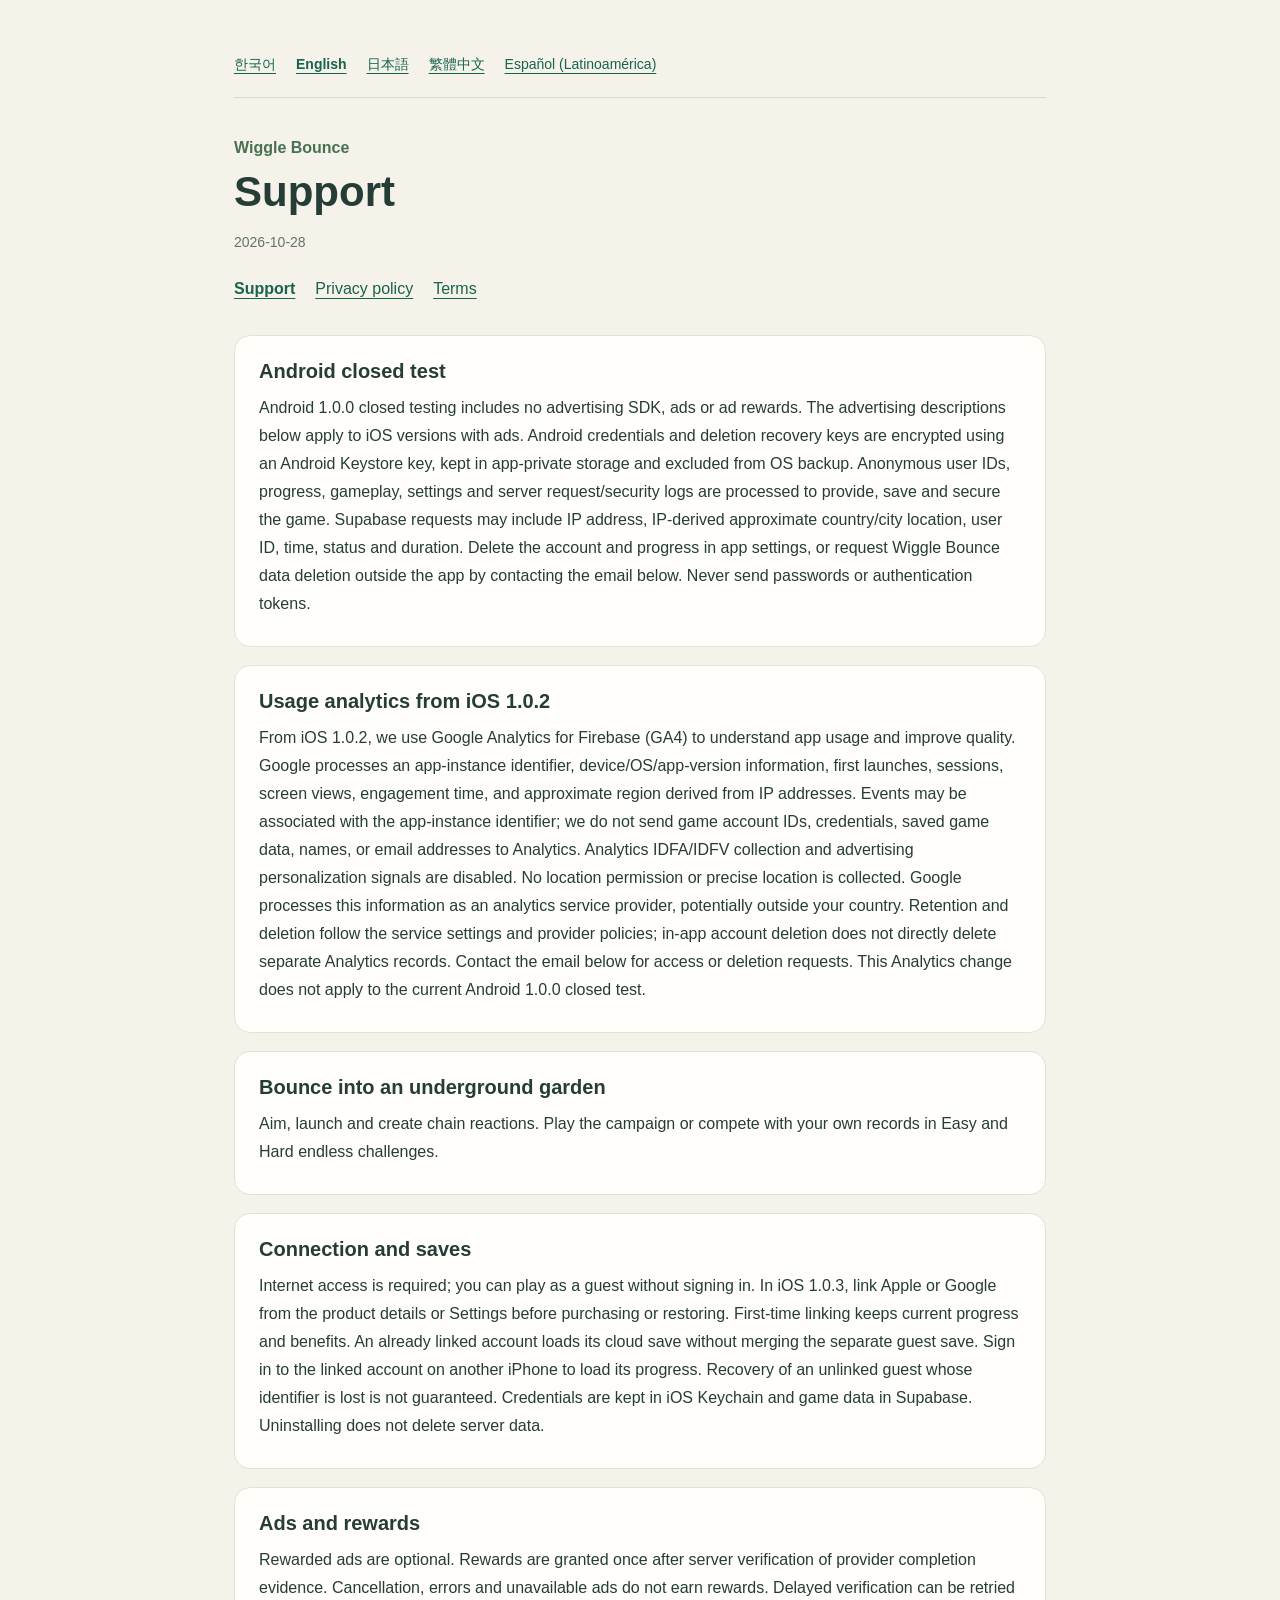
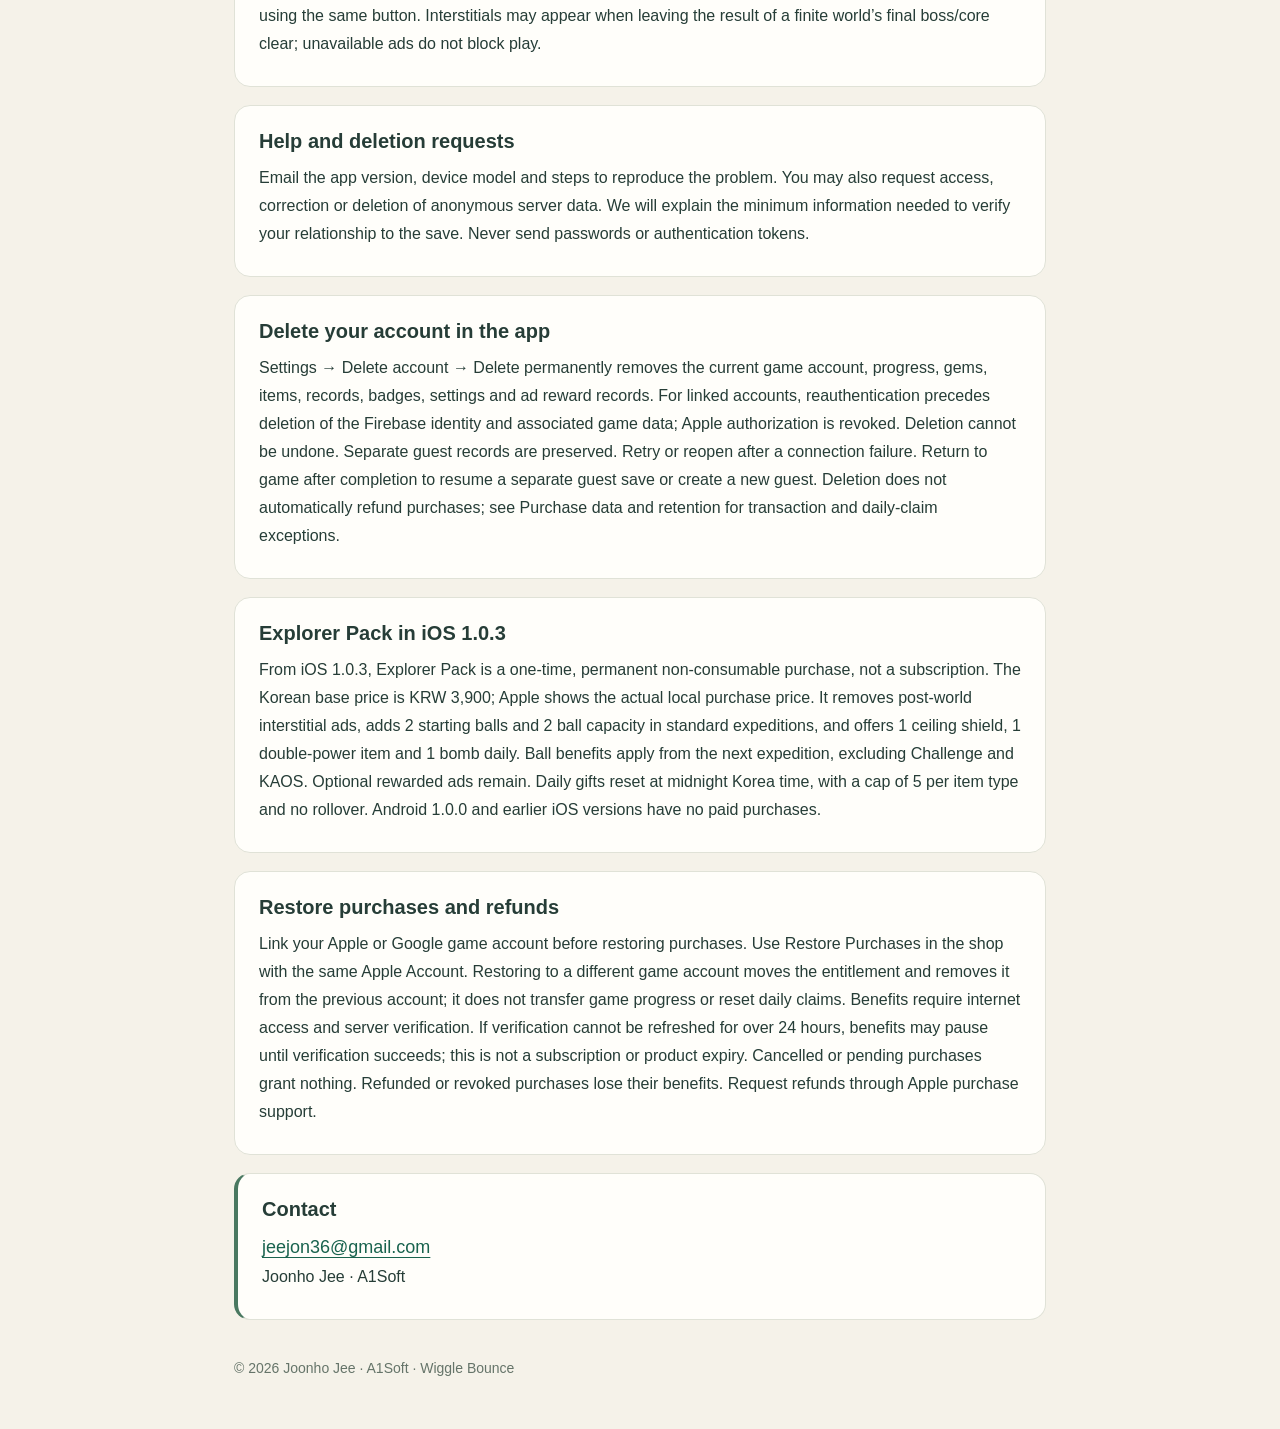
==== commit cb597b66: "Document Wiggle Bounce account linking and Firebase authentication" ====
--- a/wiggle-bounce/index.html
+++ b/wiggle-bounce/index.html
@@ -1,6 +1,6 @@
 <!doctype html>
-<html lang="en"><head><meta charset="utf-8"><meta name="viewport" content="width=device-width,initial-scale=1"><meta name="description" content="Wiggle Bounce — support, privacy and usage information"><title>Wiggle Bounce · Support</title><script>const languages=["ko","en","ja","zh-Hant","es-419"];let language=new URLSearchParams(location.search).get('lang');if(!languages.includes(language)){const n=navigator.language.toLowerCase();language=n.startsWith('ko')?'ko':n.startsWith('ja')?'ja':n.startsWith('zh')?'zh-Hant':n.startsWith('es')?'es-419':'en';}document.documentElement.lang=language;</script><link rel="stylesheet" href="./style.css"></head><body><main><nav class="languages" aria-label="Language"><a lang="ko" href="?lang=ko">한국어</a><a lang="en" href="?lang=en">English</a><a lang="ja" href="?lang=ja">日本語</a><a lang="zh-Hant" href="?lang=zh-Hant">繁體中文</a><a lang="es-419" href="?lang=es-419">Español (Latinoamérica)</a></nav><article data-lang="ko" lang="ko"><p class="brand">꿈틀이 바운스</p><h1>고객지원</h1><p class="date">2026-10-28</p><nav aria-label="꿈틀이 바운스"><a aria-current="page" href="./?lang=ko">고객지원</a><a  href="./privacy/?lang=ko">개인정보처리방침</a><a  href="./terms/?lang=ko">이용약관</a></nav><section><h2>Android 비공개 테스트 안내</h2><p>Android 1.0.0 비공개 테스트에서는 광고 SDK와 광고·광고 보상 기능을 제공하지 않습니다. 아래 광고 관련 설명은 광고 기능이 있는 iOS 버전에 적용됩니다. Android 인증 정보와 삭제 복구 키는 Android Keystore 키로 암호화하여 앱 전용 저장소에 보관하며 OS 백업에서 제외합니다. 익명 사용자 ID, 진행도·플레이 기록·설정 및 서버 요청·보안 로그는 게임 제공과 저장·보안을 위해 처리합니다. Supabase 서버 요청에는 IP 주소와 IP 기반 국가·도시 수준의 대략적 위치, 사용자 ID, 요청 시각·상태·소요 시간 등이 포함될 수 있습니다. 서버 진행도와 계정은 설정의 계정 삭제에서 삭제할 수 있고, 앱 밖에서는 아래 이메일로 꿈틀이 바운스 데이터 삭제를 요청할 수 있습니다. 비밀번호나 인증 토큰을 보내지 마세요.</p></section><section><h2>iOS 1.0.2부터 적용되는 이용 분석</h2><p>iOS 1.0.2부터 Google Analytics for Firebase(GA4)를 사용하여 앱 이용 현황을 분석하고 품질을 개선합니다. Google은 앱 인스턴스 식별자, 기기·운영체제·앱 버전 정보, 첫 실행·세션·화면 조회·이용 시간과 IP 주소에서 파생되는 대략적 지역 정보를 처리합니다. 분석 이벤트는 앱 인스턴스 식별자와 연결될 수 있으나 게임 계정 ID, 인증 정보, 저장 데이터, 이름 또는 이메일을 Analytics에 보내지 않습니다. Analytics의 IDFA·IDFV 수집과 광고 개인 맞춤 신호는 비활성화합니다. 위치 권한을 요청하거나 정밀 위치를 수집하지 않습니다. Google은 분석 서비스 제공자로서 정보를 처리하며 국외 처리가 발생할 수 있습니다. 보관·삭제는 분석 서비스의 설정과 제공자 정책에 따르며, 앱의 계정 삭제가 별도 Analytics 기록을 직접 삭제하지는 않습니다. 관련 열람·삭제 문의는 아래 이메일로 접수합니다. 현재 Android 1.0.0 비공개 테스트에는 이 Analytics 변경이 적용되지 않습니다.</p></section><section><h2>공을 튕겨 지하 정원을 탐험해요</h2><p>꿈틀이 바운스는 조준과 연쇄 타격으로 길을 여는 게임입니다. 캠페인과 Easy·Hard 끝없는 도전을 즐길 수 있습니다.</p></section><section><h2>이용과 저장</h2><p>플레이와 저장에는 인터넷 연결이 필요합니다. Supabase 익명 계정으로 진행도·보석·아이템·기록·설정을 서버에 저장합니다. 인증 정보는 iOS Keychain에 보관합니다. WebView localStorage와 sessionStorage는 사용하지 않습니다. 기기 간 계정 이전은 지원하지 않으며, 앱 삭제만으로 서버 데이터가 삭제되지는 않습니다.</p></section><section><h2>광고와 보상</h2><p>보상 광고는 선택 사항입니다. 제공사의 완료 증명을 서버가 검증한 뒤 보상을 한 번 지급합니다. 취소·오류·광고 없음에는 보상이 없으며, 확인이 늦으면 같은 버튼에서 확인을 재시도할 수 있습니다. 유한 월드의 마지막 보스/코어 완료 후 다음 화면으로 이동할 때 전면 광고가 표시될 수 있습니다. 광고가 없거나 실패해도 게임을 계속할 수 있습니다.</p></section><section><h2>문제 신고와 데이터 삭제</h2><p>앱 버전, 기기 모델, 문제 화면과 재현 순서를 아래 이메일로 알려 주세요. 익명 서버 데이터의 열람·정정·삭제 요청도 접수합니다. 해당 저장과 요청자의 관계를 확인하는 데 필요한 최소한의 정보를 안내합니다. 비밀번호·인증 토큰은 보내지 마세요.</p></section><section><h2>앱에서 계정 삭제</h2><p>설정 → 계정 삭제 → 영구 삭제에서 현재 익명 계정과 진행도·보석·아이템·기록·배지·설정 및 광고 보상 기록을 삭제할 수 있습니다. 삭제는 되돌릴 수 없습니다. 완료되면 이 기기의 인증 정보를 제거합니다. 연결 오류가 나면 재시도하거나 앱을 다시 열어 삭제를 계속할 수 있습니다. 삭제 후 새 게임 시작을 선택해야 새 익명 계정이 생성됩니다. 구매 거래와 일일 수령 기록의 보관 예외는 개인정보처리방침의 앱 내 구입 정보 항목을 확인하세요.</p></section><section><h2>iOS 1.0.3 든든 탐험팩</h2><p>iOS 1.0.3부터 든든 탐험팩을 한 번 구매할 수 있습니다. 한국 기준 3,900원이며 실제 결제 가격은 Apple 구매 화면에 표시됩니다. 월드 완료 후 강제 전면광고 제거, 일반 탐험 시작 공·보유 한도 +2, 매일 상단 반사벽·파워 2배·폭탄 각 1개를 제공합니다. 공 혜택은 다음 탐험부터 적용하며 도전·KAOS는 제외합니다. 선택형 보상 광고는 유지됩니다. 일일 선물은 한국 시간 0시에 갱신하며 종류별 보유 한도 5개, 미수령분 이월은 없습니다. 구독이 아닌 영구 비소모성 상품입니다. Android 1.0.0 및 이전 iOS 버전에는 유료 구매가 없습니다.</p></section><section><h2>구매 복원과 환불</h2><p>같은 Apple 계정으로 상점의 구매 복원을 누르면 구매 권리를 다시 확인합니다. 다른 게임 계정으로 복원하면 구매 혜택은 새 계정으로 이동하고 이전 계정에서 제거됩니다. 게임 진행도는 이전되지 않으며 일일 선물을 중복 지급하지 않습니다. 혜택 사용에는 인터넷과 서버 구매 확인이 필요합니다. 서버 확인이 24시간 이상 갱신되지 않으면 확인이 완료될 때까지 혜택이 일시 중단될 수 있습니다. 이는 구독이나 상품 만료가 아닙니다. 취소·승인 대기는 혜택을 지급하지 않으며 환불·취소된 거래의 혜택은 회수됩니다. 환불 요청은 Apple의 구매 지원 절차를 이용하세요.</p></section><section class="contact"><h2>문의</h2><a href="mailto:jeejon36@gmail.com">jeejon36@gmail.com</a><p>Joonho Jee · A1Soft</p></section></article>
-<article data-lang="en" lang="en"><p class="brand">Wiggle Bounce</p><h1>Support</h1><p class="date">2026-10-28</p><nav aria-label="Wiggle Bounce"><a aria-current="page" href="./?lang=en">Support</a><a  href="./privacy/?lang=en">Privacy policy</a><a  href="./terms/?lang=en">Terms</a></nav><section><h2>Android closed test</h2><p>Android 1.0.0 closed testing includes no advertising SDK, ads or ad rewards. The advertising descriptions below apply to iOS versions with ads. Android credentials and deletion recovery keys are encrypted using an Android Keystore key, kept in app-private storage and excluded from OS backup. Anonymous user IDs, progress, gameplay, settings and server request/security logs are processed to provide, save and secure the game. Supabase requests may include IP address, IP-derived approximate country/city location, user ID, time, status and duration. Delete the account and progress in app settings, or request Wiggle Bounce data deletion outside the app by contacting the email below. Never send passwords or authentication tokens.</p></section><section><h2>Usage analytics from iOS 1.0.2</h2><p>From iOS 1.0.2, we use Google Analytics for Firebase (GA4) to understand app usage and improve quality. Google processes an app-instance identifier, device/OS/app-version information, first launches, sessions, screen views, engagement time, and approximate region derived from IP addresses. Events may be associated with the app-instance identifier; we do not send game account IDs, credentials, saved game data, names, or email addresses to Analytics. Analytics IDFA/IDFV collection and advertising personalization signals are disabled. No location permission or precise location is collected. Google processes this information as an analytics service provider, potentially outside your country. Retention and deletion follow the service settings and provider policies; in-app account deletion does not directly delete separate Analytics records. Contact the email below for access or deletion requests. This Analytics change does not apply to the current Android 1.0.0 closed test.</p></section><section><h2>Bounce into an underground garden</h2><p>Aim, launch and create chain reactions. Play the campaign or compete with your own records in Easy and Hard endless challenges.</p></section><section><h2>Connection and saves</h2><p>An internet connection is required. Supabase anonymous authentication connects progress, gems, items, records and settings to a server save. Credentials are kept in iOS Keychain. WebView localStorage and sessionStorage are not used. Cross-device account transfer is not supported. Uninstalling does not delete server data.</p></section><section><h2>Ads and rewards</h2><p>Rewarded ads are optional. Rewards are granted once after server verification of provider completion evidence. Cancellation, errors and unavailable ads do not earn rewards. Delayed verification can be retried using the same button. Interstitials may appear when leaving the result of a finite world’s final boss/core clear; unavailable ads do not block play.</p></section><section><h2>Help and deletion requests</h2><p>Email the app version, device model and steps to reproduce the problem. You may also request access, correction or deletion of anonymous server data. We will explain the minimum information needed to verify your relationship to the save. Never send passwords or authentication tokens.</p></section><section><h2>Delete your account in the app</h2><p>Open Settings → Delete account → Delete permanently to delete your current anonymous account, progress, gems, items, records, badges, settings and ad reward records. Deletion cannot be undone. On completion, authentication credentials are removed from this device. If the connection fails, retry or reopen the app to continue deletion. A new anonymous account is created only when you choose Start a new game. See Purchase data and retention in the privacy policy for the exception for purchase and daily claim records.</p></section><section><h2>Explorer Pack in iOS 1.0.3</h2><p>From iOS 1.0.3, Explorer Pack is a one-time, permanent non-consumable purchase, not a subscription. The Korean base price is KRW 3,900; Apple shows the actual local purchase price. It removes post-world interstitial ads, adds 2 starting balls and 2 ball capacity in standard expeditions, and offers 1 ceiling shield, 1 double-power item and 1 bomb daily. Ball benefits apply from the next expedition, excluding Challenge and KAOS. Optional rewarded ads remain. Daily gifts reset at midnight Korea time, with a cap of 5 per item type and no rollover. Android 1.0.0 and earlier iOS versions have no paid purchases.</p></section><section><h2>Restore purchases and refunds</h2><p>Use Restore Purchases in the shop with the same Apple Account. Restoring to a different game account moves the entitlement and removes it from the previous account; it does not transfer game progress or reset daily claims. Benefits require internet access and server verification. If verification cannot be refreshed for over 24 hours, benefits may pause until verification succeeds; this is not a subscription or product expiry. Cancelled or pending purchases grant nothing. Refunded or revoked purchases lose their benefits. Request refunds through Apple purchase support.</p></section><section class="contact"><h2>Contact</h2><a href="mailto:jeejon36@gmail.com">jeejon36@gmail.com</a><p>Joonho Jee · A1Soft</p></section></article>
-<article data-lang="ja" lang="ja"><p class="brand">くねくねバウンス</p><h1>サポート</h1><p class="date">2026-10-28</p><nav aria-label="くねくねバウンス"><a aria-current="page" href="./?lang=ja">サポート</a><a  href="./privacy/?lang=ja">プライバシーポリシー</a><a  href="./terms/?lang=ja">利用規約</a></nav><section><h2>Android 非公開テスト</h2><p>Android 1.0.0の非公開テストには広告SDK、広告、広告報酬は含まれません。以下の広告の説明は広告機能のあるiOS版に適用されます。Androidの認証情報と削除復旧キーはAndroid Keystoreのキーで暗号化し、アプリ専用領域に保存し、OSバックアップから除外します。匿名ユーザーID、進行状況、プレイ記録、設定、サーバーのリクエスト・セキュリティログをゲームの提供・保存・保護のために処理します。SupabaseへのリクエストにはIPアドレス、IPに基づく国・都市単位のおおよその位置、ユーザーID、時刻、状態、所要時間が含まれる場合があります。設定からアカウントと進行状況を削除でき、アプリ外からは下記メールでデータ削除を依頼できます。パスワードや認証トークンは送らないでください。</p></section><section><h2>iOS 1.0.2以降の利用状況分析</h2><p>iOS 1.0.2から、利用状況の把握と品質改善のためGoogle Analytics for Firebase（GA4）を使用します。Googleはアプリインスタンス識別子、端末・OS・アプリ版の情報、初回起動・セッション・画面表示・利用時間、IPアドレスから推定する大まかな地域を処理します。イベントはアプリインスタンス識別子に関連付けられる場合がありますが、ゲームアカウントID、認証情報、セーブデータ、氏名、メールアドレスをAnalyticsには送信しません。AnalyticsのIDFA・IDFV収集と広告パーソナライズ信号は無効です。位置情報の許可を求めず、正確な位置は収集しません。Googleは分析サービス提供者として処理し、国外で処理される場合があります。保存・削除にはサービス設定と提供者の方針が適用され、アプリ内のアカウント削除で別途保管されたAnalytics記録を直接削除することはできません。開示・削除については下記メールへお問い合わせください。現在のAndroid 1.0.0クローズドテストにはこの変更は適用されません。</p></section><section><h2>地下の庭を探検</h2><p>狙って発射し、連鎖を楽しむゲームです。通常ステージとEasy・Hardのエンドレスに挑戦できます。</p></section><section><h2>接続と保存</h2><p>インターネット接続が必要です。Supabaseの匿名認証で進行・宝石・アイテム・記録・設定をサーバーに保存し、認証情報はiOS Keychainに保管します。WebViewのlocalStorage/sessionStorageは使用しません。別端末への移行は非対応で、アプリ削除だけではサーバーデータは消えません。</p></section><section><h2>広告とお問い合わせ</h2><p>任意の広告報酬は、提供者の完了証明をサーバーで検証した後に一度付与します。中止・エラー・在庫不足では付与しません。確認が遅い場合は同じボタンで再確認できます。有限ワールドの最後のボス/コア突破後の移動時に全画面広告を表示する場合があります。未配信でも進行できます。</p></section><section><h2>サポート・データ削除</h2><p>バージョン、端末、発生手順をメールでお知らせください。匿名サーバーデータの開示・訂正・削除も受け付け、対象との関係を確認する最小限の情報をご案内します。パスワードや認証トークンは送らないでください。</p></section><section><h2>アプリ内でのアカウント削除</h2><p>設定 → アカウント削除 → 完全に削除から、現在の匿名アカウント、進行状況、宝石、アイテム、記録、バッジ、設定、広告報酬記録を削除できます。元に戻すことはできません。完了すると端末の認証情報も削除します。接続エラーの場合は再試行するか、アプリを開き直して削除を続けられます。「新しいゲームを始める」を選ぶと、新しい匿名アカウントが作成されます。 購入・毎日の受領記録の保管例外はプライバシーポリシーの購入データ項目をご確認ください。</p></section><section><h2>iOS 1.0.3の安心探検パック</h2><p>iOS 1.0.3から、買い切りの非消耗型・永久商品「安心探検パック」を提供します。韓国の基準価格は3,900ウォンで、実際の現地価格はAppleの購入画面に表示されます。ワールド終了後の自動広告を削除し、通常探検の開始ボールと上限を各+2、毎日反射壁・威力2倍・爆弾を各1個受け取れます。ボール特典は次回の探検から適用し、チャレンジ・KAOSは対象外です。任意のリワード広告は残ります。毎日韓国時間0時に更新、各種所持上限5個、未受領分の繰り越しなし。サブスクリプションではありません。Android 1.0.0と以前のiOS版には有料購入はありません。</p></section><section><h2>購入の復元と返金</h2><p>同じApple Accountでショップの「購入を復元」を使用してください。別のゲームアカウントへの復元は特典を移し、以前のアカウントから削除します。進行状況は移らず、毎日の受領はリセットされません。特典には通信とサーバー確認が必要で、24時間以上再確認できない場合は成功するまで一時停止することがあります。商品や契約の期限ではありません。キャンセル・承認待ちは付与せず、返金・取消済みの特典は回収します。返金はAppleの購入サポートへ申請してください。</p></section><section class="contact"><h2>お問い合わせ</h2><a href="mailto:jeejon36@gmail.com">jeejon36@gmail.com</a><p>Joonho Jee · A1Soft</p></section></article>
-<article data-lang="zh-Hant" lang="zh-Hant"><p class="brand">扭扭彈跳</p><h1>支援</h1><p class="date">2026-10-28</p><nav aria-label="扭扭彈跳"><a aria-current="page" href="./?lang=zh-Hant">支援</a><a  href="./privacy/?lang=zh-Hant">隱私權政策</a><a  href="./terms/?lang=zh-Hant">使用條款</a></nav><section><h2>Android 封閉測試</h2><p>Android 1.0.0封閉測試不包含廣告SDK、廣告或廣告獎勵。下列廣告說明適用於有廣告功能的iOS版本。Android認證資料與刪除復原金鑰使用Android Keystore金鑰加密，存放於App專用儲存空間並排除OS備份。匿名使用者ID、進度、遊戲紀錄、設定及伺服器請求與安全日誌用於提供、儲存及保護遊戲。Supabase請求可能包含IP位址、由IP推測的國家或城市層級概略位置、使用者ID、時間、狀態與耗時。可在App設定刪除帳號與進度，或透過下方電子郵件從App外申請刪除資料。請勿寄送密碼或認證權杖。</p></section><section><h2>iOS 1.0.2起的使用分析</h2><p>自iOS 1.0.2起，我們使用Google Analytics for Firebase（GA4）了解App使用情況並改善品質。Google會處理App執行個體識別碼、裝置／作業系統／App版本資訊、首次開啟、工作階段、畫面瀏覽、使用時間及由IP位址推測的大概地區。事件可能與App執行個體識別碼連結；我們不會向Analytics傳送遊戲帳號ID、認證資料、存檔、姓名或電子郵件。Analytics的IDFA／IDFV收集及廣告個人化訊號已停用。不要求位置權限或收集精確位置。Google作為分析服務提供者處理資料，可能於境外處理。保存與刪除依服務設定及提供者政策；App內刪除帳號不會直接刪除獨立的Analytics紀錄。如需查閱或刪除，請聯絡下方電子郵件。目前Android 1.0.0封閉測試不適用此分析變更。</p></section><section><h2>探索地下花園</h2><p>瞄準、發射並觸發連鎖，挑戰關卡與Easy、Hard無盡模式。</p></section><section><h2>連線與存檔</h2><p>遊戲需要網路。Supabase匿名帳號將進度、寶石、道具、紀錄與設定存於伺服器；認證資料存於iOS Keychain。不使用WebView localStorage或sessionStorage。不支援跨裝置轉移，移除App不會刪除伺服器資料。</p></section><section><h2>廣告與獎勵</h2><p>獎勵廣告由您選擇，伺服器驗證供應商的完成證明後才發放一次。取消、錯誤或無廣告不發放；延遲時可按同一按鈕再次確認。有限世界最後首領/核心完成後離開結果時可能顯示全螢幕廣告，無廣告不阻礙遊戲。</p></section><section><h2>聯絡與刪除</h2><p>請提供App版本、裝置與重現步驟。可申請查閱、更正或刪除匿名伺服器資料，我們會說明驗證存檔關係所需的最少資訊。請勿寄送密碼或認證權杖。</p></section><section><h2>在App內刪除帳號</h2><p>前往設定 → 刪除帳號 → 永久刪除，即可刪除目前的匿名帳號、進度、寶石、道具、紀錄、徽章、設定及廣告獎勵紀錄。刪除後無法復原。完成時也會移除此裝置的認證資料。連線失敗時可重試或重新開啟App繼續刪除。只有選擇「開始新遊戲」後才會建立新的匿名帳號。 購買及每日領取紀錄的保留例外請參閱隱私政策的購買資料項目。</p></section><section><h2>iOS 1.0.3安心探險包</h2><p>iOS 1.0.3起提供一次購買、永久有效的非消耗型安心探險包，並非訂閱。韓國基準價格為3,900韓元，實際當地價格以Apple購買畫面為準。移除世界通關後的自動插頁廣告、一般探險起始球數及上限各+2，每日反射牆、威力2倍及炸彈各1個。球數優惠從下次探險起生效，不含挑戰及KAOS。自選獎勵廣告保留。每日韓國時間0時更新，各類持有上限5個，未領取不累積。Android 1.0.0及先前iOS版本沒有付費購買。</p></section><section><h2>恢復購買與退款</h2><p>請使用相同Apple帳號在商店選擇恢復購買。恢復至其他遊戲帳號時，權益會轉移並從舊帳號移除；遊戲進度不轉移，每日領取紀錄不重設。權益需要網路及伺服器驗證，超過24小時未能更新驗證時，可能暫停至驗證成功，並非訂閱或商品到期。取消及等待核准不發放權益，退款或撤銷後收回權益。請透過Apple購買支援申請退款。</p></section><section class="contact"><h2>聯絡</h2><a href="mailto:jeejon36@gmail.com">jeejon36@gmail.com</a><p>Joonho Jee · A1Soft</p></section></article>
-<article data-lang="es-419" lang="es-419"><p class="brand">Gusanitos: Rebote</p><h1>Soporte</h1><p class="date">2026-10-28</p><nav aria-label="Gusanitos: Rebote"><a aria-current="page" href="./?lang=es-419">Soporte</a><a  href="./privacy/?lang=es-419">Privacidad</a><a  href="./terms/?lang=es-419">Términos</a></nav><section><h2>Prueba cerrada de Android</h2><p>La prueba cerrada de Android 1.0.0 no incluye SDK publicitario, anuncios ni recompensas por anuncios. Las descripciones publicitarias siguientes se aplican a versiones de iOS con anuncios. Las credenciales y claves de recuperación de eliminación de Android se cifran con una clave de Android Keystore, se guardan en almacenamiento privado y se excluyen de copias de seguridad del sistema. Procesamos ID anónimo, progreso, partidas, ajustes y registros de solicitudes y seguridad del servidor para prestar, guardar y proteger el juego. Las solicitudes a Supabase pueden incluir IP, ubicación aproximada de país/ciudad derivada de IP, ID de usuario, hora, estado y duración. Puedes eliminar la cuenta y progreso desde ajustes o solicitar la eliminación fuera de la app al correo indicado abajo. Nunca envíes contraseñas ni tokens.</p></section><section><h2>Analítica de uso desde iOS 1.0.2</h2><p>Desde iOS 1.0.2 usamos Google Analytics for Firebase (GA4) para comprender el uso y mejorar la calidad. Google procesa un identificador de instancia de la app, información de dispositivo, sistema y versión, primeras aperturas, sesiones, vistas de pantalla, tiempo de interacción y región aproximada derivada de la IP. Los eventos pueden vincularse al identificador de instancia; no enviamos a Analytics IDs de cuentas del juego, credenciales, partidas guardadas, nombres ni correos. Se desactivan la recopilación de IDFA/IDFV y las señales de personalización publicitaria de Analytics. No se solicitan permisos de ubicación ni se recopila ubicación precisa. Google actúa como proveedor de analítica y puede procesar datos fuera de tu país. La conservación y eliminación dependen de la configuración y políticas del proveedor; eliminar la cuenta desde la app no borra directamente los registros separados de Analytics. Para acceso o eliminación, contacta al correo indicado abajo. Este cambio no se aplica a la prueba cerrada actual de Android 1.0.0.</p></section><section><h2>Explora un jardín subterráneo</h2><p>Apunta, lanza y crea reacciones en cadena en la campaña o los desafíos infinitos Easy y Hard.</p></section><section><h2>Conexión y partidas</h2><p>Se requiere internet. Supabase guarda progreso, gemas, objetos, récords y ajustes con una cuenta anónima. Las credenciales están en iOS Keychain. No se usa localStorage ni sessionStorage del WebView. No hay transferencia entre dispositivos; desinstalar no elimina datos del servidor.</p></section><section><h2>Anuncios y recompensas</h2><p>Los anuncios con recompensa son opcionales. El servidor verifica la prueba del proveedor antes de otorgar una recompensa única. Cancelación, error o falta de anuncios no dan recompensas. Si la verificación tarda, puedes consultar de nuevo con el mismo botón. Puede aparecer un anuncio al salir del resultado del jefe/núcleo final de un mundo finito. Su ausencia no bloquea el juego.</p></section><section><h2>Ayuda y eliminación</h2><p>Envía versión, modelo y pasos del problema. También puedes solicitar acceso, corrección o eliminación de datos anónimos; indicaremos la información mínima para verificar la relación con la partida. Nunca envíes contraseñas ni tokens.</p></section><section><h2>Eliminar tu cuenta desde la app</h2><p>Abre Configuración → Eliminar cuenta → Eliminar permanentemente para borrar tu cuenta anónima actual, progreso, gemas, objetos, récords, insignias, ajustes y registros de recompensas publicitarias. No se puede deshacer. Al finalizar se eliminan las credenciales de este dispositivo. Si falla la conexión, reintenta o vuelve a abrir la app para continuar. Solo se crea otra cuenta anónima al elegir Empezar un juego nuevo. Consulta la excepción para registros de compras y regalos diarios en Datos de compra y conservación de la política de privacidad.</p></section><section><h2>Paquete de explorador en iOS 1.0.3</h2><p>Desde iOS 1.0.3 se ofrece una compra única, permanente y no consumible, sin suscripción. El precio base en Corea es de 3,900 KRW; Apple muestra el precio local real. Elimina los anuncios intersticiales al completar un mundo, añade 2 bolas iniciales y 2 de capacidad en expediciones normales, y ofrece a diario 1 muro reflector, 1 objeto de potencia doble y 1 bomba. Las bolas se aplican desde la próxima expedición, excepto Desafío y KAOS. Se mantienen los anuncios con recompensa opcionales. Los regalos se renuevan a medianoche de Corea, con límite de 5 de cada tipo y sin acumulación de días anteriores. Android 1.0.0 y las versiones anteriores de iOS no tienen compras pagadas.</p></section><section><h2>Restauración y reembolsos</h2><p>Usa Restaurar compras en la tienda con la misma Cuenta de Apple. Restaurar en otra cuenta del juego transfiere el derecho y lo retira de la anterior; no transfiere el progreso ni reinicia los regalos diarios. Se requiere internet y verificación del servidor. Si no se renueva durante más de 24 horas, los beneficios pueden pausarse hasta verificar; no es una suscripción ni un vencimiento del producto. Las compras canceladas o pendientes no otorgan beneficios y los reembolsos o revocaciones los retiran. Solicita reembolsos mediante el soporte de compras de Apple.</p></section><section class="contact"><h2>Contacto</h2><a href="mailto:jeejon36@gmail.com">jeejon36@gmail.com</a><p>Joonho Jee · A1Soft</p></section></article><footer>© 2026 Joonho Jee · A1Soft · Wiggle Bounce</footer></main><script>document.title=document.querySelector('[data-lang="'+language+'"] h1').textContent+' · Wiggle Bounce';document.querySelectorAll('.languages a').forEach(a=>{if(a.lang===language)a.setAttribute('aria-current','true');});</script></body></html>
+<html lang="en"><head><meta charset="utf-8"><meta name="viewport" content="width=device-width,initial-scale=1"><meta name="description" content="Wiggle Bounce — support, privacy and usage information"><title>Wiggle Bounce · Support</title><script>const languages=["ko","en","ja","zh-Hant","es-419"];let language=new URLSearchParams(location.search).get('lang');if(!languages.includes(language)){const n=navigator.language.toLowerCase();language=n.startsWith('ko')?'ko':n.startsWith('ja')?'ja':n.startsWith('zh')?'zh-Hant':n.startsWith('es')?'es-419':'en';}document.documentElement.lang=language;</script><link rel="stylesheet" href="./style.css"></head><body><main><nav class="languages" aria-label="Language"><a lang="ko" href="?lang=ko">한국어</a><a lang="en" href="?lang=en">English</a><a lang="ja" href="?lang=ja">日本語</a><a lang="zh-Hant" href="?lang=zh-Hant">繁體中文</a><a lang="es-419" href="?lang=es-419">Español (Latinoamérica)</a></nav><article data-lang="ko" lang="ko"><p class="brand">꿈틀이 바운스</p><h1>고객지원</h1><p class="date">2026-10-28</p><nav aria-label="꿈틀이 바운스"><a aria-current="page" href="./?lang=ko">고객지원</a><a  href="./privacy/?lang=ko">개인정보처리방침</a><a  href="./terms/?lang=ko">이용약관</a></nav><section><h2>Android 비공개 테스트 안내</h2><p>Android 1.0.0 비공개 테스트에서는 광고 SDK와 광고·광고 보상 기능을 제공하지 않습니다. 아래 광고 관련 설명은 광고 기능이 있는 iOS 버전에 적용됩니다. Android 인증 정보와 삭제 복구 키는 Android Keystore 키로 암호화하여 앱 전용 저장소에 보관하며 OS 백업에서 제외합니다. 익명 사용자 ID, 진행도·플레이 기록·설정 및 서버 요청·보안 로그는 게임 제공과 저장·보안을 위해 처리합니다. Supabase 서버 요청에는 IP 주소와 IP 기반 국가·도시 수준의 대략적 위치, 사용자 ID, 요청 시각·상태·소요 시간 등이 포함될 수 있습니다. 서버 진행도와 계정은 설정의 계정 삭제에서 삭제할 수 있고, 앱 밖에서는 아래 이메일로 꿈틀이 바운스 데이터 삭제를 요청할 수 있습니다. 비밀번호나 인증 토큰을 보내지 마세요.</p></section><section><h2>iOS 1.0.2부터 적용되는 이용 분석</h2><p>iOS 1.0.2부터 Google Analytics for Firebase(GA4)를 사용하여 앱 이용 현황을 분석하고 품질을 개선합니다. Google은 앱 인스턴스 식별자, 기기·운영체제·앱 버전 정보, 첫 실행·세션·화면 조회·이용 시간과 IP 주소에서 파생되는 대략적 지역 정보를 처리합니다. 분석 이벤트는 앱 인스턴스 식별자와 연결될 수 있으나 게임 계정 ID, 인증 정보, 저장 데이터, 이름 또는 이메일을 Analytics에 보내지 않습니다. Analytics의 IDFA·IDFV 수집과 광고 개인 맞춤 신호는 비활성화합니다. 위치 권한을 요청하거나 정밀 위치를 수집하지 않습니다. Google은 분석 서비스 제공자로서 정보를 처리하며 국외 처리가 발생할 수 있습니다. 보관·삭제는 분석 서비스의 설정과 제공자 정책에 따르며, 앱의 계정 삭제가 별도 Analytics 기록을 직접 삭제하지는 않습니다. 관련 열람·삭제 문의는 아래 이메일로 접수합니다. 현재 Android 1.0.0 비공개 테스트에는 이 Analytics 변경이 적용되지 않습니다.</p></section><section><h2>공을 튕겨 지하 정원을 탐험해요</h2><p>꿈틀이 바운스는 조준과 연쇄 타격으로 길을 여는 게임입니다. 캠페인과 Easy·Hard 끝없는 도전을 즐길 수 있습니다.</p></section><section><h2>이용과 저장</h2><p>인터넷 연결이 필요하며, 로그인 없이 게스트로 플레이할 수 있습니다. iOS 1.0.3에서는 상품 상세와 설정에서 Apple 또는 Google 계정을 연결할 수 있으며 구매·복원 전에 연결이 필요합니다. 처음 연결하면 기존 진행도와 구매 혜택을 유지합니다. 이미 연결된 계정은 해당 서버 기록을 불러오며 현재 게스트 기록과 합치지 않습니다. 연결된 계정으로 다른 iPhone에서도 기록을 불러올 수 있습니다. 연결하지 않은 게스트 식별자를 잃으면 복구를 보장하지 않습니다. 인증 정보는 iOS Keychain에, 게임 데이터는 Supabase에 저장합니다. 앱 삭제만으로 서버 데이터가 삭제되지는 않습니다.</p></section><section><h2>광고와 보상</h2><p>보상 광고는 선택 사항입니다. 제공사의 완료 증명을 서버가 검증한 뒤 보상을 한 번 지급합니다. 취소·오류·광고 없음에는 보상이 없으며, 확인이 늦으면 같은 버튼에서 확인을 재시도할 수 있습니다. 유한 월드의 마지막 보스/코어 완료 후 다음 화면으로 이동할 때 전면 광고가 표시될 수 있습니다. 광고가 없거나 실패해도 게임을 계속할 수 있습니다.</p></section><section><h2>문제 신고와 데이터 삭제</h2><p>앱 버전, 기기 모델, 문제 화면과 재현 순서를 아래 이메일로 알려 주세요. 익명 서버 데이터의 열람·정정·삭제 요청도 접수합니다. 해당 저장과 요청자의 관계를 확인하는 데 필요한 최소한의 정보를 안내합니다. 비밀번호·인증 토큰은 보내지 마세요.</p></section><section><h2>앱에서 계정 삭제</h2><p>설정 → 계정 삭제 → 영구 삭제에서 현재 게임 계정의 진행도·보석·아이템·기록·배지·설정과 광고 보상 기록을 삭제합니다. 연결된 계정은 재인증 후 Firebase 로그인 계정과 연결된 게임 데이터를 삭제하고 Apple 연결은 승인을 철회합니다. 삭제는 되돌릴 수 없습니다. 별도로 보관된 다른 게스트 기록은 유지합니다. 연결 오류 시 재시도하거나 앱을 다시 열어 삭제를 계속할 수 있습니다. 완료 후 게임으로 돌아가면 보관된 게스트로 돌아가거나 새 게스트를 만듭니다. 삭제가 구매를 자동 환불하지는 않으며 거래·일일 수령 기록의 보관 예외는 앱 내 구입 정보 항목을 확인하세요.</p></section><section><h2>iOS 1.0.3 든든 탐험팩</h2><p>iOS 1.0.3부터 든든 탐험팩을 한 번 구매할 수 있습니다. 한국 기준 3,900원이며 실제 결제 가격은 Apple 구매 화면에 표시됩니다. 월드 완료 후 강제 전면광고 제거, 일반 탐험 시작 공·보유 한도 +2, 매일 상단 반사벽·파워 2배·폭탄 각 1개를 제공합니다. 공 혜택은 다음 탐험부터 적용하며 도전·KAOS는 제외합니다. 선택형 보상 광고는 유지됩니다. 일일 선물은 한국 시간 0시에 갱신하며 종류별 보유 한도 5개, 미수령분 이월은 없습니다. 구독이 아닌 영구 비소모성 상품입니다. Android 1.0.0 및 이전 iOS 버전에는 유료 구매가 없습니다.</p></section><section><h2>구매 복원과 환불</h2><p>구매 복원 전에 Apple 또는 Google 게임 계정을 연결해 주세요. 같은 Apple 계정으로 상점의 구매 복원을 누르면 구매 권리를 다시 확인합니다. 다른 게임 계정으로 복원하면 구매 혜택은 새 계정으로 이동하고 이전 계정에서 제거됩니다. 게임 진행도는 이전되지 않으며 일일 선물을 중복 지급하지 않습니다. 혜택 사용에는 인터넷과 서버 구매 확인이 필요합니다. 서버 확인이 24시간 이상 갱신되지 않으면 확인이 완료될 때까지 혜택이 일시 중단될 수 있습니다. 이는 구독이나 상품 만료가 아닙니다. 취소·승인 대기는 혜택을 지급하지 않으며 환불·취소된 거래의 혜택은 회수됩니다. 환불 요청은 Apple의 구매 지원 절차를 이용하세요.</p></section><section class="contact"><h2>문의</h2><a href="mailto:jeejon36@gmail.com">jeejon36@gmail.com</a><p>Joonho Jee · A1Soft</p></section></article>
+<article data-lang="en" lang="en"><p class="brand">Wiggle Bounce</p><h1>Support</h1><p class="date">2026-10-28</p><nav aria-label="Wiggle Bounce"><a aria-current="page" href="./?lang=en">Support</a><a  href="./privacy/?lang=en">Privacy policy</a><a  href="./terms/?lang=en">Terms</a></nav><section><h2>Android closed test</h2><p>Android 1.0.0 closed testing includes no advertising SDK, ads or ad rewards. The advertising descriptions below apply to iOS versions with ads. Android credentials and deletion recovery keys are encrypted using an Android Keystore key, kept in app-private storage and excluded from OS backup. Anonymous user IDs, progress, gameplay, settings and server request/security logs are processed to provide, save and secure the game. Supabase requests may include IP address, IP-derived approximate country/city location, user ID, time, status and duration. Delete the account and progress in app settings, or request Wiggle Bounce data deletion outside the app by contacting the email below. Never send passwords or authentication tokens.</p></section><section><h2>Usage analytics from iOS 1.0.2</h2><p>From iOS 1.0.2, we use Google Analytics for Firebase (GA4) to understand app usage and improve quality. Google processes an app-instance identifier, device/OS/app-version information, first launches, sessions, screen views, engagement time, and approximate region derived from IP addresses. Events may be associated with the app-instance identifier; we do not send game account IDs, credentials, saved game data, names, or email addresses to Analytics. Analytics IDFA/IDFV collection and advertising personalization signals are disabled. No location permission or precise location is collected. Google processes this information as an analytics service provider, potentially outside your country. Retention and deletion follow the service settings and provider policies; in-app account deletion does not directly delete separate Analytics records. Contact the email below for access or deletion requests. This Analytics change does not apply to the current Android 1.0.0 closed test.</p></section><section><h2>Bounce into an underground garden</h2><p>Aim, launch and create chain reactions. Play the campaign or compete with your own records in Easy and Hard endless challenges.</p></section><section><h2>Connection and saves</h2><p>Internet access is required; you can play as a guest without signing in. In iOS 1.0.3, link Apple or Google from the product details or Settings before purchasing or restoring. First-time linking keeps current progress and benefits. An already linked account loads its cloud save without merging the separate guest save. Sign in to the linked account on another iPhone to load its progress. Recovery of an unlinked guest whose identifier is lost is not guaranteed. Credentials are kept in iOS Keychain and game data in Supabase. Uninstalling does not delete server data.</p></section><section><h2>Ads and rewards</h2><p>Rewarded ads are optional. Rewards are granted once after server verification of provider completion evidence. Cancellation, errors and unavailable ads do not earn rewards. Delayed verification can be retried using the same button. Interstitials may appear when leaving the result of a finite world’s final boss/core clear; unavailable ads do not block play.</p></section><section><h2>Help and deletion requests</h2><p>Email the app version, device model and steps to reproduce the problem. You may also request access, correction or deletion of anonymous server data. We will explain the minimum information needed to verify your relationship to the save. Never send passwords or authentication tokens.</p></section><section><h2>Delete your account in the app</h2><p>Settings → Delete account → Delete permanently removes the current game account, progress, gems, items, records, badges, settings and ad reward records. For linked accounts, reauthentication precedes deletion of the Firebase identity and associated game data; Apple authorization is revoked. Deletion cannot be undone. Separate guest records are preserved. Retry or reopen after a connection failure. Return to game after completion to resume a separate guest save or create a new guest. Deletion does not automatically refund purchases; see Purchase data and retention for transaction and daily-claim exceptions.</p></section><section><h2>Explorer Pack in iOS 1.0.3</h2><p>From iOS 1.0.3, Explorer Pack is a one-time, permanent non-consumable purchase, not a subscription. The Korean base price is KRW 3,900; Apple shows the actual local purchase price. It removes post-world interstitial ads, adds 2 starting balls and 2 ball capacity in standard expeditions, and offers 1 ceiling shield, 1 double-power item and 1 bomb daily. Ball benefits apply from the next expedition, excluding Challenge and KAOS. Optional rewarded ads remain. Daily gifts reset at midnight Korea time, with a cap of 5 per item type and no rollover. Android 1.0.0 and earlier iOS versions have no paid purchases.</p></section><section><h2>Restore purchases and refunds</h2><p>Link your Apple or Google game account before restoring purchases. Use Restore Purchases in the shop with the same Apple Account. Restoring to a different game account moves the entitlement and removes it from the previous account; it does not transfer game progress or reset daily claims. Benefits require internet access and server verification. If verification cannot be refreshed for over 24 hours, benefits may pause until verification succeeds; this is not a subscription or product expiry. Cancelled or pending purchases grant nothing. Refunded or revoked purchases lose their benefits. Request refunds through Apple purchase support.</p></section><section class="contact"><h2>Contact</h2><a href="mailto:jeejon36@gmail.com">jeejon36@gmail.com</a><p>Joonho Jee · A1Soft</p></section></article>
+<article data-lang="ja" lang="ja"><p class="brand">くねくねバウンス</p><h1>サポート</h1><p class="date">2026-10-28</p><nav aria-label="くねくねバウンス"><a aria-current="page" href="./?lang=ja">サポート</a><a  href="./privacy/?lang=ja">プライバシーポリシー</a><a  href="./terms/?lang=ja">利用規約</a></nav><section><h2>Android 非公開テスト</h2><p>Android 1.0.0の非公開テストには広告SDK、広告、広告報酬は含まれません。以下の広告の説明は広告機能のあるiOS版に適用されます。Androidの認証情報と削除復旧キーはAndroid Keystoreのキーで暗号化し、アプリ専用領域に保存し、OSバックアップから除外します。匿名ユーザーID、進行状況、プレイ記録、設定、サーバーのリクエスト・セキュリティログをゲームの提供・保存・保護のために処理します。SupabaseへのリクエストにはIPアドレス、IPに基づく国・都市単位のおおよその位置、ユーザーID、時刻、状態、所要時間が含まれる場合があります。設定からアカウントと進行状況を削除でき、アプリ外からは下記メールでデータ削除を依頼できます。パスワードや認証トークンは送らないでください。</p></section><section><h2>iOS 1.0.2以降の利用状況分析</h2><p>iOS 1.0.2から、利用状況の把握と品質改善のためGoogle Analytics for Firebase（GA4）を使用します。Googleはアプリインスタンス識別子、端末・OS・アプリ版の情報、初回起動・セッション・画面表示・利用時間、IPアドレスから推定する大まかな地域を処理します。イベントはアプリインスタンス識別子に関連付けられる場合がありますが、ゲームアカウントID、認証情報、セーブデータ、氏名、メールアドレスをAnalyticsには送信しません。AnalyticsのIDFA・IDFV収集と広告パーソナライズ信号は無効です。位置情報の許可を求めず、正確な位置は収集しません。Googleは分析サービス提供者として処理し、国外で処理される場合があります。保存・削除にはサービス設定と提供者の方針が適用され、アプリ内のアカウント削除で別途保管されたAnalytics記録を直接削除することはできません。開示・削除については下記メールへお問い合わせください。現在のAndroid 1.0.0クローズドテストにはこの変更は適用されません。</p></section><section><h2>地下の庭を探検</h2><p>狙って発射し、連鎖を楽しむゲームです。通常ステージとEasy・Hardのエンドレスに挑戦できます。</p></section><section><h2>接続と保存</h2><p>インターネット接続が必要です。ログインせずゲストで遊べます。iOS 1.0.3では商品詳細と設定からAppleまたはGoogleアカウントを連携し、購入・復元の前に連携が必要です。初回連携では今の進行と特典を引き継ぎます。既存の連携アカウントはそのサーバー記録を読み込み、ゲスト記録とは統合しません。別のiPhoneでも同じ連携アカウントで記録を読み込めます。未連携の識別子を失った場合の復旧は保証できません。認証情報はiOS Keychain、ゲームデータはSupabaseに保存します。アプリ削除だけではサーバーデータは消えません。</p></section><section><h2>広告とお問い合わせ</h2><p>任意の広告報酬は、提供者の完了証明をサーバーで検証した後に一度付与します。中止・エラー・在庫不足では付与しません。確認が遅い場合は同じボタンで再確認できます。有限ワールドの最後のボス/コア突破後の移動時に全画面広告を表示する場合があります。未配信でも進行できます。</p></section><section><h2>サポート・データ削除</h2><p>バージョン、端末、発生手順をメールでお知らせください。匿名サーバーデータの開示・訂正・削除も受け付け、対象との関係を確認する最小限の情報をご案内します。パスワードや認証トークンは送らないでください。</p></section><section><h2>アプリ内でのアカウント削除</h2><p>設定 → アカウント削除 → 完全に削除で、現在のゲームアカウントと進行、宝石、アイテム、記録、バッジ、設定、広告報酬記録を削除します。連携済みの場合は再認証後、Firebaseアカウントと関連データを削除し、Appleの認可を取り消します。元に戻せません。別のゲスト記録は保持します。接続エラー時は再試行またはアプリを開き直してください。完了後にゲームへ戻ると別のゲスト記録を再開するか新規ゲストを作成します。自動返金はされません。取引・日次受領記録の保管例外は購入データ項目をご確認ください。</p></section><section><h2>iOS 1.0.3の安心探検パック</h2><p>iOS 1.0.3から、買い切りの非消耗型・永久商品「安心探検パック」を提供します。韓国の基準価格は3,900ウォンで、実際の現地価格はAppleの購入画面に表示されます。ワールド終了後の自動広告を削除し、通常探検の開始ボールと上限を各+2、毎日反射壁・威力2倍・爆弾を各1個受け取れます。ボール特典は次回の探検から適用し、チャレンジ・KAOSは対象外です。任意のリワード広告は残ります。毎日韓国時間0時に更新、各種所持上限5個、未受領分の繰り越しなし。サブスクリプションではありません。Android 1.0.0と以前のiOS版には有料購入はありません。</p></section><section><h2>購入の復元と返金</h2><p>購入復元の前にAppleまたはGoogleのゲームアカウントを連携してください。同じApple Accountでショップの「購入を復元」を使用してください。別のゲームアカウントへの復元は特典を移し、以前のアカウントから削除します。進行状況は移らず、毎日の受領はリセットされません。特典には通信とサーバー確認が必要で、24時間以上再確認できない場合は成功するまで一時停止することがあります。商品や契約の期限ではありません。キャンセル・承認待ちは付与せず、返金・取消済みの特典は回収します。返金はAppleの購入サポートへ申請してください。</p></section><section class="contact"><h2>お問い合わせ</h2><a href="mailto:jeejon36@gmail.com">jeejon36@gmail.com</a><p>Joonho Jee · A1Soft</p></section></article>
+<article data-lang="zh-Hant" lang="zh-Hant"><p class="brand">扭扭彈跳</p><h1>支援</h1><p class="date">2026-10-28</p><nav aria-label="扭扭彈跳"><a aria-current="page" href="./?lang=zh-Hant">支援</a><a  href="./privacy/?lang=zh-Hant">隱私權政策</a><a  href="./terms/?lang=zh-Hant">使用條款</a></nav><section><h2>Android 封閉測試</h2><p>Android 1.0.0封閉測試不包含廣告SDK、廣告或廣告獎勵。下列廣告說明適用於有廣告功能的iOS版本。Android認證資料與刪除復原金鑰使用Android Keystore金鑰加密，存放於App專用儲存空間並排除OS備份。匿名使用者ID、進度、遊戲紀錄、設定及伺服器請求與安全日誌用於提供、儲存及保護遊戲。Supabase請求可能包含IP位址、由IP推測的國家或城市層級概略位置、使用者ID、時間、狀態與耗時。可在App設定刪除帳號與進度，或透過下方電子郵件從App外申請刪除資料。請勿寄送密碼或認證權杖。</p></section><section><h2>iOS 1.0.2起的使用分析</h2><p>自iOS 1.0.2起，我們使用Google Analytics for Firebase（GA4）了解App使用情況並改善品質。Google會處理App執行個體識別碼、裝置／作業系統／App版本資訊、首次開啟、工作階段、畫面瀏覽、使用時間及由IP位址推測的大概地區。事件可能與App執行個體識別碼連結；我們不會向Analytics傳送遊戲帳號ID、認證資料、存檔、姓名或電子郵件。Analytics的IDFA／IDFV收集及廣告個人化訊號已停用。不要求位置權限或收集精確位置。Google作為分析服務提供者處理資料，可能於境外處理。保存與刪除依服務設定及提供者政策；App內刪除帳號不會直接刪除獨立的Analytics紀錄。如需查閱或刪除，請聯絡下方電子郵件。目前Android 1.0.0封閉測試不適用此分析變更。</p></section><section><h2>探索地下花園</h2><p>瞄準、發射並觸發連鎖，挑戰關卡與Easy、Hard無盡模式。</p></section><section><h2>連線與存檔</h2><p>遊戲需要網路，可不登入以訪客身分遊玩。iOS 1.0.3可在商品詳情或設定連結Apple或Google帳號，購買及恢復前必須連結。首次連結會保留目前進度與福利；已有連結的帳號會載入其雲端存檔，不與訪客紀錄合併。可在其他iPhone登入同一帳號載入進度。未連結訪客的識別碼遺失時不保證復原。認證資料存於iOS Keychain，遊戲資料存於Supabase。移除App不會刪除伺服器資料。</p></section><section><h2>廣告與獎勵</h2><p>獎勵廣告由您選擇，伺服器驗證供應商的完成證明後才發放一次。取消、錯誤或無廣告不發放；延遲時可按同一按鈕再次確認。有限世界最後首領/核心完成後離開結果時可能顯示全螢幕廣告，無廣告不阻礙遊戲。</p></section><section><h2>聯絡與刪除</h2><p>請提供App版本、裝置與重現步驟。可申請查閱、更正或刪除匿名伺服器資料，我們會說明驗證存檔關係所需的最少資訊。請勿寄送密碼或認證權杖。</p></section><section><h2>在App內刪除帳號</h2><p>設定 → 刪除帳號 → 永久刪除會移除目前遊戲帳號及進度、寶石、道具、紀錄、徽章、設定和廣告獎勵紀錄。已連結帳號會先重新驗證，再刪除Firebase帳號及相關遊戲資料，並撤銷Apple授權。刪除無法復原。另存的訪客紀錄會保留。連線失敗時可重試或重新開啟App。完成後返回遊戲會繼續另一個訪客存檔或建立新訪客。刪除不會自動退款；交易及每日領取紀錄的保存例外請參閱購買資料項目。</p></section><section><h2>iOS 1.0.3安心探險包</h2><p>iOS 1.0.3起提供一次購買、永久有效的非消耗型安心探險包，並非訂閱。韓國基準價格為3,900韓元，實際當地價格以Apple購買畫面為準。移除世界通關後的自動插頁廣告、一般探險起始球數及上限各+2，每日反射牆、威力2倍及炸彈各1個。球數優惠從下次探險起生效，不含挑戰及KAOS。自選獎勵廣告保留。每日韓國時間0時更新，各類持有上限5個，未領取不累積。Android 1.0.0及先前iOS版本沒有付費購買。</p></section><section><h2>恢復購買與退款</h2><p>恢復購買前請先連結Apple或Google遊戲帳號。請使用相同Apple帳號在商店選擇恢復購買。恢復至其他遊戲帳號時，權益會轉移並從舊帳號移除；遊戲進度不轉移，每日領取紀錄不重設。權益需要網路及伺服器驗證，超過24小時未能更新驗證時，可能暫停至驗證成功，並非訂閱或商品到期。取消及等待核准不發放權益，退款或撤銷後收回權益。請透過Apple購買支援申請退款。</p></section><section class="contact"><h2>聯絡</h2><a href="mailto:jeejon36@gmail.com">jeejon36@gmail.com</a><p>Joonho Jee · A1Soft</p></section></article>
+<article data-lang="es-419" lang="es-419"><p class="brand">Gusanitos: Rebote</p><h1>Soporte</h1><p class="date">2026-10-28</p><nav aria-label="Gusanitos: Rebote"><a aria-current="page" href="./?lang=es-419">Soporte</a><a  href="./privacy/?lang=es-419">Privacidad</a><a  href="./terms/?lang=es-419">Términos</a></nav><section><h2>Prueba cerrada de Android</h2><p>La prueba cerrada de Android 1.0.0 no incluye SDK publicitario, anuncios ni recompensas por anuncios. Las descripciones publicitarias siguientes se aplican a versiones de iOS con anuncios. Las credenciales y claves de recuperación de eliminación de Android se cifran con una clave de Android Keystore, se guardan en almacenamiento privado y se excluyen de copias de seguridad del sistema. Procesamos ID anónimo, progreso, partidas, ajustes y registros de solicitudes y seguridad del servidor para prestar, guardar y proteger el juego. Las solicitudes a Supabase pueden incluir IP, ubicación aproximada de país/ciudad derivada de IP, ID de usuario, hora, estado y duración. Puedes eliminar la cuenta y progreso desde ajustes o solicitar la eliminación fuera de la app al correo indicado abajo. Nunca envíes contraseñas ni tokens.</p></section><section><h2>Analítica de uso desde iOS 1.0.2</h2><p>Desde iOS 1.0.2 usamos Google Analytics for Firebase (GA4) para comprender el uso y mejorar la calidad. Google procesa un identificador de instancia de la app, información de dispositivo, sistema y versión, primeras aperturas, sesiones, vistas de pantalla, tiempo de interacción y región aproximada derivada de la IP. Los eventos pueden vincularse al identificador de instancia; no enviamos a Analytics IDs de cuentas del juego, credenciales, partidas guardadas, nombres ni correos. Se desactivan la recopilación de IDFA/IDFV y las señales de personalización publicitaria de Analytics. No se solicitan permisos de ubicación ni se recopila ubicación precisa. Google actúa como proveedor de analítica y puede procesar datos fuera de tu país. La conservación y eliminación dependen de la configuración y políticas del proveedor; eliminar la cuenta desde la app no borra directamente los registros separados de Analytics. Para acceso o eliminación, contacta al correo indicado abajo. Este cambio no se aplica a la prueba cerrada actual de Android 1.0.0.</p></section><section><h2>Explora un jardín subterráneo</h2><p>Apunta, lanza y crea reacciones en cadena en la campaña o los desafíos infinitos Easy y Hard.</p></section><section><h2>Conexión y partidas</h2><p>Se requiere internet y puedes jugar como invitado sin iniciar sesión. En iOS 1.0.3, vincula Apple o Google desde los detalles del producto o Configuración antes de comprar o restaurar. La primera vinculación conserva tu progreso y beneficios. Una cuenta ya vinculada carga su partida en la nube sin combinarla con la del invitado. Puedes cargarla en otro iPhone con la misma cuenta. No se garantiza recuperar un invitado sin vincular si pierde su identificador. Las credenciales se guardan en iOS Keychain y los datos en Supabase. Desinstalar no elimina los datos del servidor.</p></section><section><h2>Anuncios y recompensas</h2><p>Los anuncios con recompensa son opcionales. El servidor verifica la prueba del proveedor antes de otorgar una recompensa única. Cancelación, error o falta de anuncios no dan recompensas. Si la verificación tarda, puedes consultar de nuevo con el mismo botón. Puede aparecer un anuncio al salir del resultado del jefe/núcleo final de un mundo finito. Su ausencia no bloquea el juego.</p></section><section><h2>Ayuda y eliminación</h2><p>Envía versión, modelo y pasos del problema. También puedes solicitar acceso, corrección o eliminación de datos anónimos; indicaremos la información mínima para verificar la relación con la partida. Nunca envíes contraseñas ni tokens.</p></section><section><h2>Eliminar tu cuenta desde la app</h2><p>Configuración → Eliminar cuenta → Eliminar permanentemente borra la cuenta actual, progreso, gemas, objetos, récords, insignias, ajustes y registros de recompensas. Para cuentas vinculadas, se solicita autenticación antes de borrar la identidad de Firebase y sus datos; se revoca la autorización de Apple. No se puede deshacer. Se conservan las partidas de invitados separadas. Reintenta o abre la app tras un fallo de conexión. Al volver al juego se recupera otro invitado o se crea uno nuevo. Eliminar no reembolsa compras automáticamente; consulta las excepciones de transacciones y regalos diarios en Datos de compra y conservación.</p></section><section><h2>Paquete de explorador en iOS 1.0.3</h2><p>Desde iOS 1.0.3 se ofrece una compra única, permanente y no consumible, sin suscripción. El precio base en Corea es de 3,900 KRW; Apple muestra el precio local real. Elimina los anuncios intersticiales al completar un mundo, añade 2 bolas iniciales y 2 de capacidad en expediciones normales, y ofrece a diario 1 muro reflector, 1 objeto de potencia doble y 1 bomba. Las bolas se aplican desde la próxima expedición, excepto Desafío y KAOS. Se mantienen los anuncios con recompensa opcionales. Los regalos se renuevan a medianoche de Corea, con límite de 5 de cada tipo y sin acumulación de días anteriores. Android 1.0.0 y las versiones anteriores de iOS no tienen compras pagadas.</p></section><section><h2>Restauración y reembolsos</h2><p>Vincula tu cuenta de juego Apple o Google antes de restaurar compras. Usa Restaurar compras en la tienda con la misma Cuenta de Apple. Restaurar en otra cuenta del juego transfiere el derecho y lo retira de la anterior; no transfiere el progreso ni reinicia los regalos diarios. Se requiere internet y verificación del servidor. Si no se renueva durante más de 24 horas, los beneficios pueden pausarse hasta verificar; no es una suscripción ni un vencimiento del producto. Las compras canceladas o pendientes no otorgan beneficios y los reembolsos o revocaciones los retiran. Solicita reembolsos mediante el soporte de compras de Apple.</p></section><section class="contact"><h2>Contacto</h2><a href="mailto:jeejon36@gmail.com">jeejon36@gmail.com</a><p>Joonho Jee · A1Soft</p></section></article><footer>© 2026 Joonho Jee · A1Soft · Wiggle Bounce</footer></main><script>document.title=document.querySelector('[data-lang="'+language+'"] h1').textContent+' · Wiggle Bounce';document.querySelectorAll('.languages a').forEach(a=>{if(a.lang===language)a.setAttribute('aria-current','true');});</script></body></html>
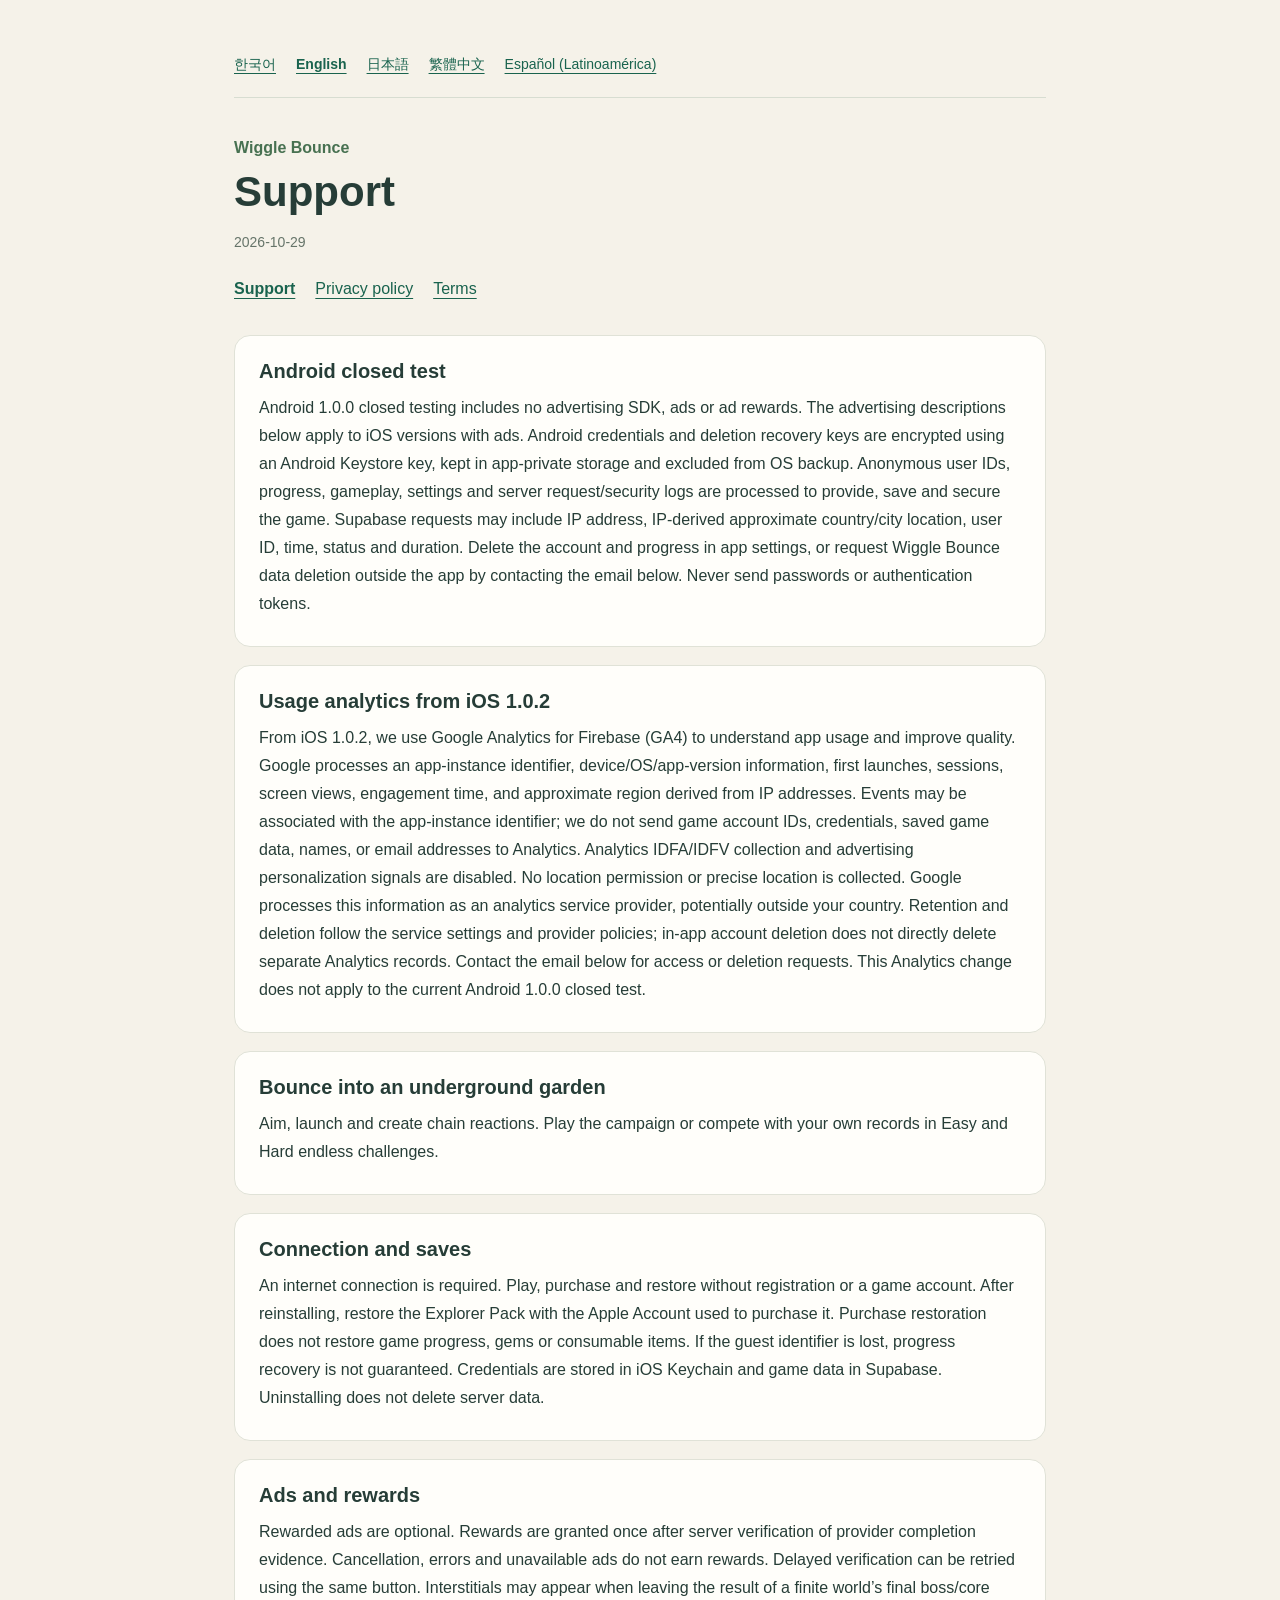
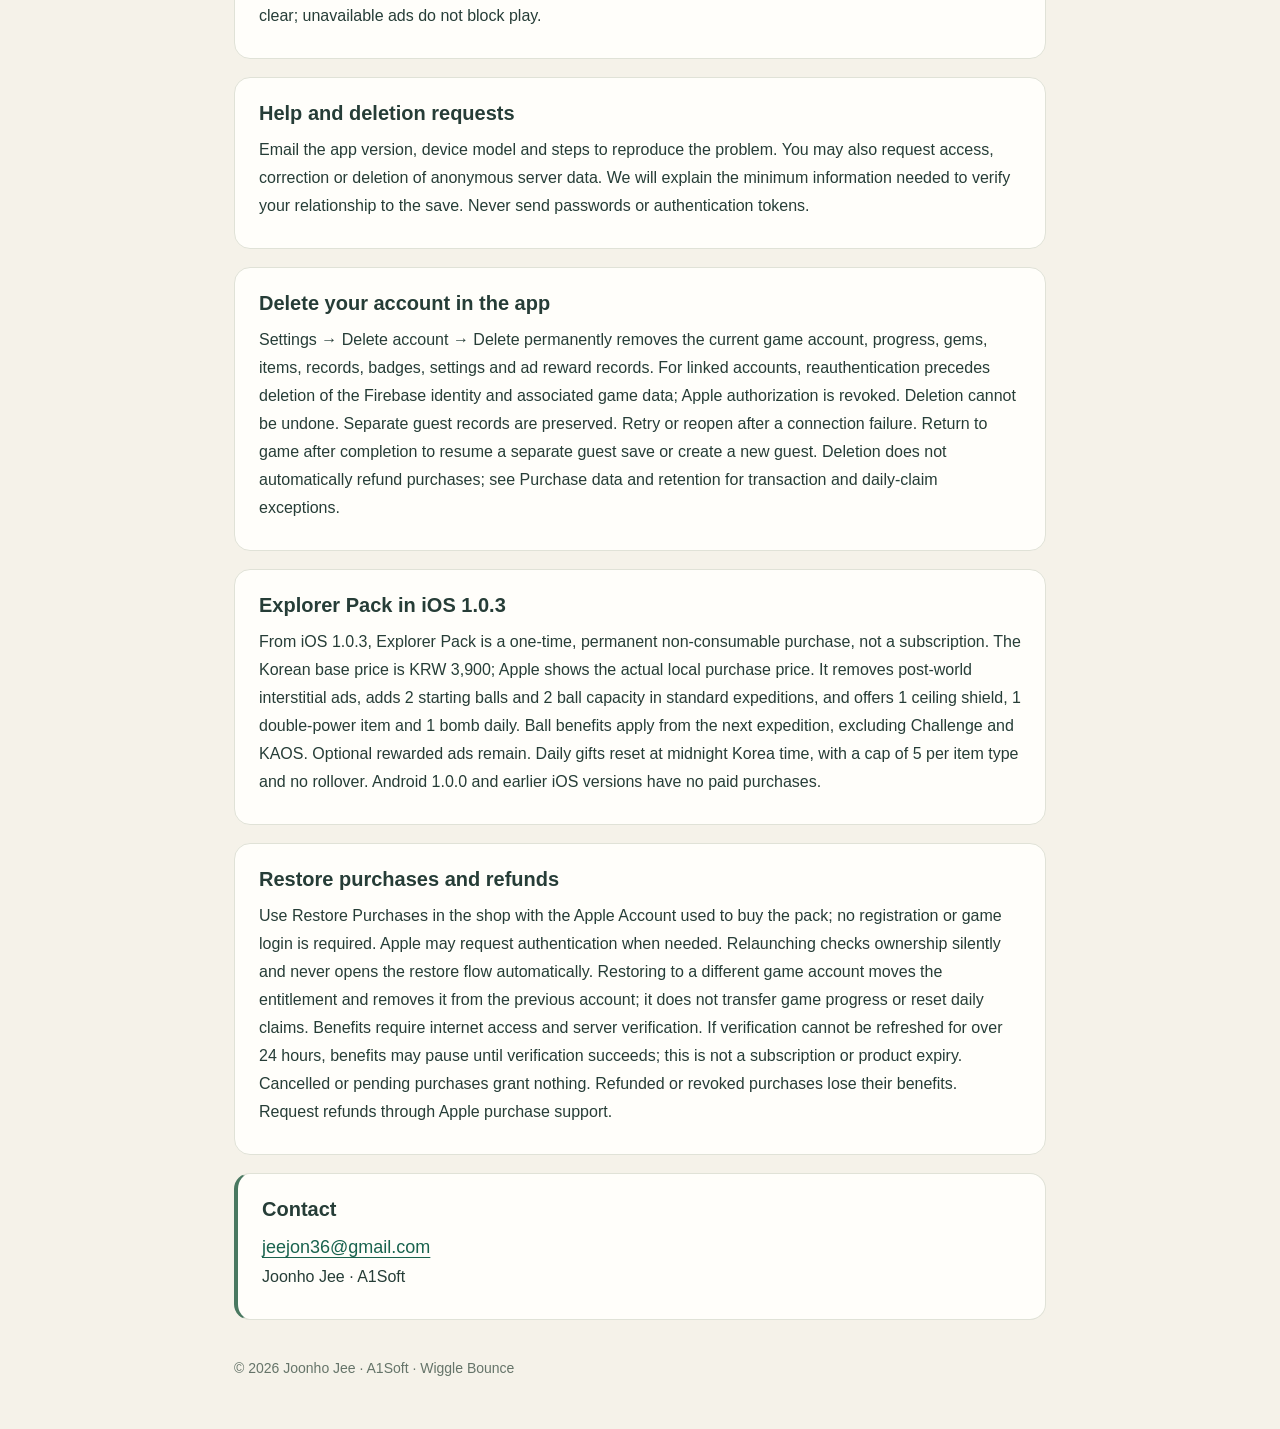
==== commit 607cfb11: "Clarify guest purchases and Apple restoration in Wiggle Bounce" ====
--- a/wiggle-bounce/index.html
+++ b/wiggle-bounce/index.html
@@ -1,6 +1,6 @@
 <!doctype html>
-<html lang="en"><head><meta charset="utf-8"><meta name="viewport" content="width=device-width,initial-scale=1"><meta name="description" content="Wiggle Bounce — support, privacy and usage information"><title>Wiggle Bounce · Support</title><script>const languages=["ko","en","ja","zh-Hant","es-419"];let language=new URLSearchParams(location.search).get('lang');if(!languages.includes(language)){const n=navigator.language.toLowerCase();language=n.startsWith('ko')?'ko':n.startsWith('ja')?'ja':n.startsWith('zh')?'zh-Hant':n.startsWith('es')?'es-419':'en';}document.documentElement.lang=language;</script><link rel="stylesheet" href="./style.css"></head><body><main><nav class="languages" aria-label="Language"><a lang="ko" href="?lang=ko">한국어</a><a lang="en" href="?lang=en">English</a><a lang="ja" href="?lang=ja">日本語</a><a lang="zh-Hant" href="?lang=zh-Hant">繁體中文</a><a lang="es-419" href="?lang=es-419">Español (Latinoamérica)</a></nav><article data-lang="ko" lang="ko"><p class="brand">꿈틀이 바운스</p><h1>고객지원</h1><p class="date">2026-10-28</p><nav aria-label="꿈틀이 바운스"><a aria-current="page" href="./?lang=ko">고객지원</a><a  href="./privacy/?lang=ko">개인정보처리방침</a><a  href="./terms/?lang=ko">이용약관</a></nav><section><h2>Android 비공개 테스트 안내</h2><p>Android 1.0.0 비공개 테스트에서는 광고 SDK와 광고·광고 보상 기능을 제공하지 않습니다. 아래 광고 관련 설명은 광고 기능이 있는 iOS 버전에 적용됩니다. Android 인증 정보와 삭제 복구 키는 Android Keystore 키로 암호화하여 앱 전용 저장소에 보관하며 OS 백업에서 제외합니다. 익명 사용자 ID, 진행도·플레이 기록·설정 및 서버 요청·보안 로그는 게임 제공과 저장·보안을 위해 처리합니다. Supabase 서버 요청에는 IP 주소와 IP 기반 국가·도시 수준의 대략적 위치, 사용자 ID, 요청 시각·상태·소요 시간 등이 포함될 수 있습니다. 서버 진행도와 계정은 설정의 계정 삭제에서 삭제할 수 있고, 앱 밖에서는 아래 이메일로 꿈틀이 바운스 데이터 삭제를 요청할 수 있습니다. 비밀번호나 인증 토큰을 보내지 마세요.</p></section><section><h2>iOS 1.0.2부터 적용되는 이용 분석</h2><p>iOS 1.0.2부터 Google Analytics for Firebase(GA4)를 사용하여 앱 이용 현황을 분석하고 품질을 개선합니다. Google은 앱 인스턴스 식별자, 기기·운영체제·앱 버전 정보, 첫 실행·세션·화면 조회·이용 시간과 IP 주소에서 파생되는 대략적 지역 정보를 처리합니다. 분석 이벤트는 앱 인스턴스 식별자와 연결될 수 있으나 게임 계정 ID, 인증 정보, 저장 데이터, 이름 또는 이메일을 Analytics에 보내지 않습니다. Analytics의 IDFA·IDFV 수집과 광고 개인 맞춤 신호는 비활성화합니다. 위치 권한을 요청하거나 정밀 위치를 수집하지 않습니다. Google은 분석 서비스 제공자로서 정보를 처리하며 국외 처리가 발생할 수 있습니다. 보관·삭제는 분석 서비스의 설정과 제공자 정책에 따르며, 앱의 계정 삭제가 별도 Analytics 기록을 직접 삭제하지는 않습니다. 관련 열람·삭제 문의는 아래 이메일로 접수합니다. 현재 Android 1.0.0 비공개 테스트에는 이 Analytics 변경이 적용되지 않습니다.</p></section><section><h2>공을 튕겨 지하 정원을 탐험해요</h2><p>꿈틀이 바운스는 조준과 연쇄 타격으로 길을 여는 게임입니다. 캠페인과 Easy·Hard 끝없는 도전을 즐길 수 있습니다.</p></section><section><h2>이용과 저장</h2><p>인터넷 연결이 필요하며, 로그인 없이 게스트로 플레이할 수 있습니다. iOS 1.0.3에서는 상품 상세와 설정에서 Apple 또는 Google 계정을 연결할 수 있으며 구매·복원 전에 연결이 필요합니다. 처음 연결하면 기존 진행도와 구매 혜택을 유지합니다. 이미 연결된 계정은 해당 서버 기록을 불러오며 현재 게스트 기록과 합치지 않습니다. 연결된 계정으로 다른 iPhone에서도 기록을 불러올 수 있습니다. 연결하지 않은 게스트 식별자를 잃으면 복구를 보장하지 않습니다. 인증 정보는 iOS Keychain에, 게임 데이터는 Supabase에 저장합니다. 앱 삭제만으로 서버 데이터가 삭제되지는 않습니다.</p></section><section><h2>광고와 보상</h2><p>보상 광고는 선택 사항입니다. 제공사의 완료 증명을 서버가 검증한 뒤 보상을 한 번 지급합니다. 취소·오류·광고 없음에는 보상이 없으며, 확인이 늦으면 같은 버튼에서 확인을 재시도할 수 있습니다. 유한 월드의 마지막 보스/코어 완료 후 다음 화면으로 이동할 때 전면 광고가 표시될 수 있습니다. 광고가 없거나 실패해도 게임을 계속할 수 있습니다.</p></section><section><h2>문제 신고와 데이터 삭제</h2><p>앱 버전, 기기 모델, 문제 화면과 재현 순서를 아래 이메일로 알려 주세요. 익명 서버 데이터의 열람·정정·삭제 요청도 접수합니다. 해당 저장과 요청자의 관계를 확인하는 데 필요한 최소한의 정보를 안내합니다. 비밀번호·인증 토큰은 보내지 마세요.</p></section><section><h2>앱에서 계정 삭제</h2><p>설정 → 계정 삭제 → 영구 삭제에서 현재 게임 계정의 진행도·보석·아이템·기록·배지·설정과 광고 보상 기록을 삭제합니다. 연결된 계정은 재인증 후 Firebase 로그인 계정과 연결된 게임 데이터를 삭제하고 Apple 연결은 승인을 철회합니다. 삭제는 되돌릴 수 없습니다. 별도로 보관된 다른 게스트 기록은 유지합니다. 연결 오류 시 재시도하거나 앱을 다시 열어 삭제를 계속할 수 있습니다. 완료 후 게임으로 돌아가면 보관된 게스트로 돌아가거나 새 게스트를 만듭니다. 삭제가 구매를 자동 환불하지는 않으며 거래·일일 수령 기록의 보관 예외는 앱 내 구입 정보 항목을 확인하세요.</p></section><section><h2>iOS 1.0.3 든든 탐험팩</h2><p>iOS 1.0.3부터 든든 탐험팩을 한 번 구매할 수 있습니다. 한국 기준 3,900원이며 실제 결제 가격은 Apple 구매 화면에 표시됩니다. 월드 완료 후 강제 전면광고 제거, 일반 탐험 시작 공·보유 한도 +2, 매일 상단 반사벽·파워 2배·폭탄 각 1개를 제공합니다. 공 혜택은 다음 탐험부터 적용하며 도전·KAOS는 제외합니다. 선택형 보상 광고는 유지됩니다. 일일 선물은 한국 시간 0시에 갱신하며 종류별 보유 한도 5개, 미수령분 이월은 없습니다. 구독이 아닌 영구 비소모성 상품입니다. Android 1.0.0 및 이전 iOS 버전에는 유료 구매가 없습니다.</p></section><section><h2>구매 복원과 환불</h2><p>구매 복원 전에 Apple 또는 Google 게임 계정을 연결해 주세요. 같은 Apple 계정으로 상점의 구매 복원을 누르면 구매 권리를 다시 확인합니다. 다른 게임 계정으로 복원하면 구매 혜택은 새 계정으로 이동하고 이전 계정에서 제거됩니다. 게임 진행도는 이전되지 않으며 일일 선물을 중복 지급하지 않습니다. 혜택 사용에는 인터넷과 서버 구매 확인이 필요합니다. 서버 확인이 24시간 이상 갱신되지 않으면 확인이 완료될 때까지 혜택이 일시 중단될 수 있습니다. 이는 구독이나 상품 만료가 아닙니다. 취소·승인 대기는 혜택을 지급하지 않으며 환불·취소된 거래의 혜택은 회수됩니다. 환불 요청은 Apple의 구매 지원 절차를 이용하세요.</p></section><section class="contact"><h2>문의</h2><a href="mailto:jeejon36@gmail.com">jeejon36@gmail.com</a><p>Joonho Jee · A1Soft</p></section></article>
-<article data-lang="en" lang="en"><p class="brand">Wiggle Bounce</p><h1>Support</h1><p class="date">2026-10-28</p><nav aria-label="Wiggle Bounce"><a aria-current="page" href="./?lang=en">Support</a><a  href="./privacy/?lang=en">Privacy policy</a><a  href="./terms/?lang=en">Terms</a></nav><section><h2>Android closed test</h2><p>Android 1.0.0 closed testing includes no advertising SDK, ads or ad rewards. The advertising descriptions below apply to iOS versions with ads. Android credentials and deletion recovery keys are encrypted using an Android Keystore key, kept in app-private storage and excluded from OS backup. Anonymous user IDs, progress, gameplay, settings and server request/security logs are processed to provide, save and secure the game. Supabase requests may include IP address, IP-derived approximate country/city location, user ID, time, status and duration. Delete the account and progress in app settings, or request Wiggle Bounce data deletion outside the app by contacting the email below. Never send passwords or authentication tokens.</p></section><section><h2>Usage analytics from iOS 1.0.2</h2><p>From iOS 1.0.2, we use Google Analytics for Firebase (GA4) to understand app usage and improve quality. Google processes an app-instance identifier, device/OS/app-version information, first launches, sessions, screen views, engagement time, and approximate region derived from IP addresses. Events may be associated with the app-instance identifier; we do not send game account IDs, credentials, saved game data, names, or email addresses to Analytics. Analytics IDFA/IDFV collection and advertising personalization signals are disabled. No location permission or precise location is collected. Google processes this information as an analytics service provider, potentially outside your country. Retention and deletion follow the service settings and provider policies; in-app account deletion does not directly delete separate Analytics records. Contact the email below for access or deletion requests. This Analytics change does not apply to the current Android 1.0.0 closed test.</p></section><section><h2>Bounce into an underground garden</h2><p>Aim, launch and create chain reactions. Play the campaign or compete with your own records in Easy and Hard endless challenges.</p></section><section><h2>Connection and saves</h2><p>Internet access is required; you can play as a guest without signing in. In iOS 1.0.3, link Apple or Google from the product details or Settings before purchasing or restoring. First-time linking keeps current progress and benefits. An already linked account loads its cloud save without merging the separate guest save. Sign in to the linked account on another iPhone to load its progress. Recovery of an unlinked guest whose identifier is lost is not guaranteed. Credentials are kept in iOS Keychain and game data in Supabase. Uninstalling does not delete server data.</p></section><section><h2>Ads and rewards</h2><p>Rewarded ads are optional. Rewards are granted once after server verification of provider completion evidence. Cancellation, errors and unavailable ads do not earn rewards. Delayed verification can be retried using the same button. Interstitials may appear when leaving the result of a finite world’s final boss/core clear; unavailable ads do not block play.</p></section><section><h2>Help and deletion requests</h2><p>Email the app version, device model and steps to reproduce the problem. You may also request access, correction or deletion of anonymous server data. We will explain the minimum information needed to verify your relationship to the save. Never send passwords or authentication tokens.</p></section><section><h2>Delete your account in the app</h2><p>Settings → Delete account → Delete permanently removes the current game account, progress, gems, items, records, badges, settings and ad reward records. For linked accounts, reauthentication precedes deletion of the Firebase identity and associated game data; Apple authorization is revoked. Deletion cannot be undone. Separate guest records are preserved. Retry or reopen after a connection failure. Return to game after completion to resume a separate guest save or create a new guest. Deletion does not automatically refund purchases; see Purchase data and retention for transaction and daily-claim exceptions.</p></section><section><h2>Explorer Pack in iOS 1.0.3</h2><p>From iOS 1.0.3, Explorer Pack is a one-time, permanent non-consumable purchase, not a subscription. The Korean base price is KRW 3,900; Apple shows the actual local purchase price. It removes post-world interstitial ads, adds 2 starting balls and 2 ball capacity in standard expeditions, and offers 1 ceiling shield, 1 double-power item and 1 bomb daily. Ball benefits apply from the next expedition, excluding Challenge and KAOS. Optional rewarded ads remain. Daily gifts reset at midnight Korea time, with a cap of 5 per item type and no rollover. Android 1.0.0 and earlier iOS versions have no paid purchases.</p></section><section><h2>Restore purchases and refunds</h2><p>Link your Apple or Google game account before restoring purchases. Use Restore Purchases in the shop with the same Apple Account. Restoring to a different game account moves the entitlement and removes it from the previous account; it does not transfer game progress or reset daily claims. Benefits require internet access and server verification. If verification cannot be refreshed for over 24 hours, benefits may pause until verification succeeds; this is not a subscription or product expiry. Cancelled or pending purchases grant nothing. Refunded or revoked purchases lose their benefits. Request refunds through Apple purchase support.</p></section><section class="contact"><h2>Contact</h2><a href="mailto:jeejon36@gmail.com">jeejon36@gmail.com</a><p>Joonho Jee · A1Soft</p></section></article>
-<article data-lang="ja" lang="ja"><p class="brand">くねくねバウンス</p><h1>サポート</h1><p class="date">2026-10-28</p><nav aria-label="くねくねバウンス"><a aria-current="page" href="./?lang=ja">サポート</a><a  href="./privacy/?lang=ja">プライバシーポリシー</a><a  href="./terms/?lang=ja">利用規約</a></nav><section><h2>Android 非公開テスト</h2><p>Android 1.0.0の非公開テストには広告SDK、広告、広告報酬は含まれません。以下の広告の説明は広告機能のあるiOS版に適用されます。Androidの認証情報と削除復旧キーはAndroid Keystoreのキーで暗号化し、アプリ専用領域に保存し、OSバックアップから除外します。匿名ユーザーID、進行状況、プレイ記録、設定、サーバーのリクエスト・セキュリティログをゲームの提供・保存・保護のために処理します。SupabaseへのリクエストにはIPアドレス、IPに基づく国・都市単位のおおよその位置、ユーザーID、時刻、状態、所要時間が含まれる場合があります。設定からアカウントと進行状況を削除でき、アプリ外からは下記メールでデータ削除を依頼できます。パスワードや認証トークンは送らないでください。</p></section><section><h2>iOS 1.0.2以降の利用状況分析</h2><p>iOS 1.0.2から、利用状況の把握と品質改善のためGoogle Analytics for Firebase（GA4）を使用します。Googleはアプリインスタンス識別子、端末・OS・アプリ版の情報、初回起動・セッション・画面表示・利用時間、IPアドレスから推定する大まかな地域を処理します。イベントはアプリインスタンス識別子に関連付けられる場合がありますが、ゲームアカウントID、認証情報、セーブデータ、氏名、メールアドレスをAnalyticsには送信しません。AnalyticsのIDFA・IDFV収集と広告パーソナライズ信号は無効です。位置情報の許可を求めず、正確な位置は収集しません。Googleは分析サービス提供者として処理し、国外で処理される場合があります。保存・削除にはサービス設定と提供者の方針が適用され、アプリ内のアカウント削除で別途保管されたAnalytics記録を直接削除することはできません。開示・削除については下記メールへお問い合わせください。現在のAndroid 1.0.0クローズドテストにはこの変更は適用されません。</p></section><section><h2>地下の庭を探検</h2><p>狙って発射し、連鎖を楽しむゲームです。通常ステージとEasy・Hardのエンドレスに挑戦できます。</p></section><section><h2>接続と保存</h2><p>インターネット接続が必要です。ログインせずゲストで遊べます。iOS 1.0.3では商品詳細と設定からAppleまたはGoogleアカウントを連携し、購入・復元の前に連携が必要です。初回連携では今の進行と特典を引き継ぎます。既存の連携アカウントはそのサーバー記録を読み込み、ゲスト記録とは統合しません。別のiPhoneでも同じ連携アカウントで記録を読み込めます。未連携の識別子を失った場合の復旧は保証できません。認証情報はiOS Keychain、ゲームデータはSupabaseに保存します。アプリ削除だけではサーバーデータは消えません。</p></section><section><h2>広告とお問い合わせ</h2><p>任意の広告報酬は、提供者の完了証明をサーバーで検証した後に一度付与します。中止・エラー・在庫不足では付与しません。確認が遅い場合は同じボタンで再確認できます。有限ワールドの最後のボス/コア突破後の移動時に全画面広告を表示する場合があります。未配信でも進行できます。</p></section><section><h2>サポート・データ削除</h2><p>バージョン、端末、発生手順をメールでお知らせください。匿名サーバーデータの開示・訂正・削除も受け付け、対象との関係を確認する最小限の情報をご案内します。パスワードや認証トークンは送らないでください。</p></section><section><h2>アプリ内でのアカウント削除</h2><p>設定 → アカウント削除 → 完全に削除で、現在のゲームアカウントと進行、宝石、アイテム、記録、バッジ、設定、広告報酬記録を削除します。連携済みの場合は再認証後、Firebaseアカウントと関連データを削除し、Appleの認可を取り消します。元に戻せません。別のゲスト記録は保持します。接続エラー時は再試行またはアプリを開き直してください。完了後にゲームへ戻ると別のゲスト記録を再開するか新規ゲストを作成します。自動返金はされません。取引・日次受領記録の保管例外は購入データ項目をご確認ください。</p></section><section><h2>iOS 1.0.3の安心探検パック</h2><p>iOS 1.0.3から、買い切りの非消耗型・永久商品「安心探検パック」を提供します。韓国の基準価格は3,900ウォンで、実際の現地価格はAppleの購入画面に表示されます。ワールド終了後の自動広告を削除し、通常探検の開始ボールと上限を各+2、毎日反射壁・威力2倍・爆弾を各1個受け取れます。ボール特典は次回の探検から適用し、チャレンジ・KAOSは対象外です。任意のリワード広告は残ります。毎日韓国時間0時に更新、各種所持上限5個、未受領分の繰り越しなし。サブスクリプションではありません。Android 1.0.0と以前のiOS版には有料購入はありません。</p></section><section><h2>購入の復元と返金</h2><p>購入復元の前にAppleまたはGoogleのゲームアカウントを連携してください。同じApple Accountでショップの「購入を復元」を使用してください。別のゲームアカウントへの復元は特典を移し、以前のアカウントから削除します。進行状況は移らず、毎日の受領はリセットされません。特典には通信とサーバー確認が必要で、24時間以上再確認できない場合は成功するまで一時停止することがあります。商品や契約の期限ではありません。キャンセル・承認待ちは付与せず、返金・取消済みの特典は回収します。返金はAppleの購入サポートへ申請してください。</p></section><section class="contact"><h2>お問い合わせ</h2><a href="mailto:jeejon36@gmail.com">jeejon36@gmail.com</a><p>Joonho Jee · A1Soft</p></section></article>
-<article data-lang="zh-Hant" lang="zh-Hant"><p class="brand">扭扭彈跳</p><h1>支援</h1><p class="date">2026-10-28</p><nav aria-label="扭扭彈跳"><a aria-current="page" href="./?lang=zh-Hant">支援</a><a  href="./privacy/?lang=zh-Hant">隱私權政策</a><a  href="./terms/?lang=zh-Hant">使用條款</a></nav><section><h2>Android 封閉測試</h2><p>Android 1.0.0封閉測試不包含廣告SDK、廣告或廣告獎勵。下列廣告說明適用於有廣告功能的iOS版本。Android認證資料與刪除復原金鑰使用Android Keystore金鑰加密，存放於App專用儲存空間並排除OS備份。匿名使用者ID、進度、遊戲紀錄、設定及伺服器請求與安全日誌用於提供、儲存及保護遊戲。Supabase請求可能包含IP位址、由IP推測的國家或城市層級概略位置、使用者ID、時間、狀態與耗時。可在App設定刪除帳號與進度，或透過下方電子郵件從App外申請刪除資料。請勿寄送密碼或認證權杖。</p></section><section><h2>iOS 1.0.2起的使用分析</h2><p>自iOS 1.0.2起，我們使用Google Analytics for Firebase（GA4）了解App使用情況並改善品質。Google會處理App執行個體識別碼、裝置／作業系統／App版本資訊、首次開啟、工作階段、畫面瀏覽、使用時間及由IP位址推測的大概地區。事件可能與App執行個體識別碼連結；我們不會向Analytics傳送遊戲帳號ID、認證資料、存檔、姓名或電子郵件。Analytics的IDFA／IDFV收集及廣告個人化訊號已停用。不要求位置權限或收集精確位置。Google作為分析服務提供者處理資料，可能於境外處理。保存與刪除依服務設定及提供者政策；App內刪除帳號不會直接刪除獨立的Analytics紀錄。如需查閱或刪除，請聯絡下方電子郵件。目前Android 1.0.0封閉測試不適用此分析變更。</p></section><section><h2>探索地下花園</h2><p>瞄準、發射並觸發連鎖，挑戰關卡與Easy、Hard無盡模式。</p></section><section><h2>連線與存檔</h2><p>遊戲需要網路，可不登入以訪客身分遊玩。iOS 1.0.3可在商品詳情或設定連結Apple或Google帳號，購買及恢復前必須連結。首次連結會保留目前進度與福利；已有連結的帳號會載入其雲端存檔，不與訪客紀錄合併。可在其他iPhone登入同一帳號載入進度。未連結訪客的識別碼遺失時不保證復原。認證資料存於iOS Keychain，遊戲資料存於Supabase。移除App不會刪除伺服器資料。</p></section><section><h2>廣告與獎勵</h2><p>獎勵廣告由您選擇，伺服器驗證供應商的完成證明後才發放一次。取消、錯誤或無廣告不發放；延遲時可按同一按鈕再次確認。有限世界最後首領/核心完成後離開結果時可能顯示全螢幕廣告，無廣告不阻礙遊戲。</p></section><section><h2>聯絡與刪除</h2><p>請提供App版本、裝置與重現步驟。可申請查閱、更正或刪除匿名伺服器資料，我們會說明驗證存檔關係所需的最少資訊。請勿寄送密碼或認證權杖。</p></section><section><h2>在App內刪除帳號</h2><p>設定 → 刪除帳號 → 永久刪除會移除目前遊戲帳號及進度、寶石、道具、紀錄、徽章、設定和廣告獎勵紀錄。已連結帳號會先重新驗證，再刪除Firebase帳號及相關遊戲資料，並撤銷Apple授權。刪除無法復原。另存的訪客紀錄會保留。連線失敗時可重試或重新開啟App。完成後返回遊戲會繼續另一個訪客存檔或建立新訪客。刪除不會自動退款；交易及每日領取紀錄的保存例外請參閱購買資料項目。</p></section><section><h2>iOS 1.0.3安心探險包</h2><p>iOS 1.0.3起提供一次購買、永久有效的非消耗型安心探險包，並非訂閱。韓國基準價格為3,900韓元，實際當地價格以Apple購買畫面為準。移除世界通關後的自動插頁廣告、一般探險起始球數及上限各+2，每日反射牆、威力2倍及炸彈各1個。球數優惠從下次探險起生效，不含挑戰及KAOS。自選獎勵廣告保留。每日韓國時間0時更新，各類持有上限5個，未領取不累積。Android 1.0.0及先前iOS版本沒有付費購買。</p></section><section><h2>恢復購買與退款</h2><p>恢復購買前請先連結Apple或Google遊戲帳號。請使用相同Apple帳號在商店選擇恢復購買。恢復至其他遊戲帳號時，權益會轉移並從舊帳號移除；遊戲進度不轉移，每日領取紀錄不重設。權益需要網路及伺服器驗證，超過24小時未能更新驗證時，可能暫停至驗證成功，並非訂閱或商品到期。取消及等待核准不發放權益，退款或撤銷後收回權益。請透過Apple購買支援申請退款。</p></section><section class="contact"><h2>聯絡</h2><a href="mailto:jeejon36@gmail.com">jeejon36@gmail.com</a><p>Joonho Jee · A1Soft</p></section></article>
-<article data-lang="es-419" lang="es-419"><p class="brand">Gusanitos: Rebote</p><h1>Soporte</h1><p class="date">2026-10-28</p><nav aria-label="Gusanitos: Rebote"><a aria-current="page" href="./?lang=es-419">Soporte</a><a  href="./privacy/?lang=es-419">Privacidad</a><a  href="./terms/?lang=es-419">Términos</a></nav><section><h2>Prueba cerrada de Android</h2><p>La prueba cerrada de Android 1.0.0 no incluye SDK publicitario, anuncios ni recompensas por anuncios. Las descripciones publicitarias siguientes se aplican a versiones de iOS con anuncios. Las credenciales y claves de recuperación de eliminación de Android se cifran con una clave de Android Keystore, se guardan en almacenamiento privado y se excluyen de copias de seguridad del sistema. Procesamos ID anónimo, progreso, partidas, ajustes y registros de solicitudes y seguridad del servidor para prestar, guardar y proteger el juego. Las solicitudes a Supabase pueden incluir IP, ubicación aproximada de país/ciudad derivada de IP, ID de usuario, hora, estado y duración. Puedes eliminar la cuenta y progreso desde ajustes o solicitar la eliminación fuera de la app al correo indicado abajo. Nunca envíes contraseñas ni tokens.</p></section><section><h2>Analítica de uso desde iOS 1.0.2</h2><p>Desde iOS 1.0.2 usamos Google Analytics for Firebase (GA4) para comprender el uso y mejorar la calidad. Google procesa un identificador de instancia de la app, información de dispositivo, sistema y versión, primeras aperturas, sesiones, vistas de pantalla, tiempo de interacción y región aproximada derivada de la IP. Los eventos pueden vincularse al identificador de instancia; no enviamos a Analytics IDs de cuentas del juego, credenciales, partidas guardadas, nombres ni correos. Se desactivan la recopilación de IDFA/IDFV y las señales de personalización publicitaria de Analytics. No se solicitan permisos de ubicación ni se recopila ubicación precisa. Google actúa como proveedor de analítica y puede procesar datos fuera de tu país. La conservación y eliminación dependen de la configuración y políticas del proveedor; eliminar la cuenta desde la app no borra directamente los registros separados de Analytics. Para acceso o eliminación, contacta al correo indicado abajo. Este cambio no se aplica a la prueba cerrada actual de Android 1.0.0.</p></section><section><h2>Explora un jardín subterráneo</h2><p>Apunta, lanza y crea reacciones en cadena en la campaña o los desafíos infinitos Easy y Hard.</p></section><section><h2>Conexión y partidas</h2><p>Se requiere internet y puedes jugar como invitado sin iniciar sesión. En iOS 1.0.3, vincula Apple o Google desde los detalles del producto o Configuración antes de comprar o restaurar. La primera vinculación conserva tu progreso y beneficios. Una cuenta ya vinculada carga su partida en la nube sin combinarla con la del invitado. Puedes cargarla en otro iPhone con la misma cuenta. No se garantiza recuperar un invitado sin vincular si pierde su identificador. Las credenciales se guardan en iOS Keychain y los datos en Supabase. Desinstalar no elimina los datos del servidor.</p></section><section><h2>Anuncios y recompensas</h2><p>Los anuncios con recompensa son opcionales. El servidor verifica la prueba del proveedor antes de otorgar una recompensa única. Cancelación, error o falta de anuncios no dan recompensas. Si la verificación tarda, puedes consultar de nuevo con el mismo botón. Puede aparecer un anuncio al salir del resultado del jefe/núcleo final de un mundo finito. Su ausencia no bloquea el juego.</p></section><section><h2>Ayuda y eliminación</h2><p>Envía versión, modelo y pasos del problema. También puedes solicitar acceso, corrección o eliminación de datos anónimos; indicaremos la información mínima para verificar la relación con la partida. Nunca envíes contraseñas ni tokens.</p></section><section><h2>Eliminar tu cuenta desde la app</h2><p>Configuración → Eliminar cuenta → Eliminar permanentemente borra la cuenta actual, progreso, gemas, objetos, récords, insignias, ajustes y registros de recompensas. Para cuentas vinculadas, se solicita autenticación antes de borrar la identidad de Firebase y sus datos; se revoca la autorización de Apple. No se puede deshacer. Se conservan las partidas de invitados separadas. Reintenta o abre la app tras un fallo de conexión. Al volver al juego se recupera otro invitado o se crea uno nuevo. Eliminar no reembolsa compras automáticamente; consulta las excepciones de transacciones y regalos diarios en Datos de compra y conservación.</p></section><section><h2>Paquete de explorador en iOS 1.0.3</h2><p>Desde iOS 1.0.3 se ofrece una compra única, permanente y no consumible, sin suscripción. El precio base en Corea es de 3,900 KRW; Apple muestra el precio local real. Elimina los anuncios intersticiales al completar un mundo, añade 2 bolas iniciales y 2 de capacidad en expediciones normales, y ofrece a diario 1 muro reflector, 1 objeto de potencia doble y 1 bomba. Las bolas se aplican desde la próxima expedición, excepto Desafío y KAOS. Se mantienen los anuncios con recompensa opcionales. Los regalos se renuevan a medianoche de Corea, con límite de 5 de cada tipo y sin acumulación de días anteriores. Android 1.0.0 y las versiones anteriores de iOS no tienen compras pagadas.</p></section><section><h2>Restauración y reembolsos</h2><p>Vincula tu cuenta de juego Apple o Google antes de restaurar compras. Usa Restaurar compras en la tienda con la misma Cuenta de Apple. Restaurar en otra cuenta del juego transfiere el derecho y lo retira de la anterior; no transfiere el progreso ni reinicia los regalos diarios. Se requiere internet y verificación del servidor. Si no se renueva durante más de 24 horas, los beneficios pueden pausarse hasta verificar; no es una suscripción ni un vencimiento del producto. Las compras canceladas o pendientes no otorgan beneficios y los reembolsos o revocaciones los retiran. Solicita reembolsos mediante el soporte de compras de Apple.</p></section><section class="contact"><h2>Contacto</h2><a href="mailto:jeejon36@gmail.com">jeejon36@gmail.com</a><p>Joonho Jee · A1Soft</p></section></article><footer>© 2026 Joonho Jee · A1Soft · Wiggle Bounce</footer></main><script>document.title=document.querySelector('[data-lang="'+language+'"] h1').textContent+' · Wiggle Bounce';document.querySelectorAll('.languages a').forEach(a=>{if(a.lang===language)a.setAttribute('aria-current','true');});</script></body></html>
+<html lang="en"><head><meta charset="utf-8"><meta name="viewport" content="width=device-width,initial-scale=1"><meta name="description" content="Wiggle Bounce — support, privacy and usage information"><title>Wiggle Bounce · Support</title><script>const languages=["ko","en","ja","zh-Hant","es-419"];let language=new URLSearchParams(location.search).get('lang');if(!languages.includes(language)){const n=navigator.language.toLowerCase();language=n.startsWith('ko')?'ko':n.startsWith('ja')?'ja':n.startsWith('zh')?'zh-Hant':n.startsWith('es')?'es-419':'en';}document.documentElement.lang=language;</script><link rel="stylesheet" href="./style.css"></head><body><main><nav class="languages" aria-label="Language"><a lang="ko" href="?lang=ko">한국어</a><a lang="en" href="?lang=en">English</a><a lang="ja" href="?lang=ja">日本語</a><a lang="zh-Hant" href="?lang=zh-Hant">繁體中文</a><a lang="es-419" href="?lang=es-419">Español (Latinoamérica)</a></nav><article data-lang="ko" lang="ko"><p class="brand">꿈틀이 바운스</p><h1>고객지원</h1><p class="date">2026-10-29</p><nav aria-label="꿈틀이 바운스"><a aria-current="page" href="./?lang=ko">고객지원</a><a  href="./privacy/?lang=ko">개인정보처리방침</a><a  href="./terms/?lang=ko">이용약관</a></nav><section><h2>Android 비공개 테스트 안내</h2><p>Android 1.0.0 비공개 테스트에서는 광고 SDK와 광고·광고 보상 기능을 제공하지 않습니다. 아래 광고 관련 설명은 광고 기능이 있는 iOS 버전에 적용됩니다. Android 인증 정보와 삭제 복구 키는 Android Keystore 키로 암호화하여 앱 전용 저장소에 보관하며 OS 백업에서 제외합니다. 익명 사용자 ID, 진행도·플레이 기록·설정 및 서버 요청·보안 로그는 게임 제공과 저장·보안을 위해 처리합니다. Supabase 서버 요청에는 IP 주소와 IP 기반 국가·도시 수준의 대략적 위치, 사용자 ID, 요청 시각·상태·소요 시간 등이 포함될 수 있습니다. 서버 진행도와 계정은 설정의 계정 삭제에서 삭제할 수 있고, 앱 밖에서는 아래 이메일로 꿈틀이 바운스 데이터 삭제를 요청할 수 있습니다. 비밀번호나 인증 토큰을 보내지 마세요.</p></section><section><h2>iOS 1.0.2부터 적용되는 이용 분석</h2><p>iOS 1.0.2부터 Google Analytics for Firebase(GA4)를 사용하여 앱 이용 현황을 분석하고 품질을 개선합니다. Google은 앱 인스턴스 식별자, 기기·운영체제·앱 버전 정보, 첫 실행·세션·화면 조회·이용 시간과 IP 주소에서 파생되는 대략적 지역 정보를 처리합니다. 분석 이벤트는 앱 인스턴스 식별자와 연결될 수 있으나 게임 계정 ID, 인증 정보, 저장 데이터, 이름 또는 이메일을 Analytics에 보내지 않습니다. Analytics의 IDFA·IDFV 수집과 광고 개인 맞춤 신호는 비활성화합니다. 위치 권한을 요청하거나 정밀 위치를 수집하지 않습니다. Google은 분석 서비스 제공자로서 정보를 처리하며 국외 처리가 발생할 수 있습니다. 보관·삭제는 분석 서비스의 설정과 제공자 정책에 따르며, 앱의 계정 삭제가 별도 Analytics 기록을 직접 삭제하지는 않습니다. 관련 열람·삭제 문의는 아래 이메일로 접수합니다. 현재 Android 1.0.0 비공개 테스트에는 이 Analytics 변경이 적용되지 않습니다.</p></section><section><h2>공을 튕겨 지하 정원을 탐험해요</h2><p>꿈틀이 바운스는 조준과 연쇄 타격으로 길을 여는 게임입니다. 캠페인과 Easy·Hard 끝없는 도전을 즐길 수 있습니다.</p></section><section><h2>이용과 저장</h2><p>인터넷 연결이 필요합니다. 회원가입이나 게임 계정 연결 없이 플레이·구매·복원할 수 있습니다. 재설치 후에는 구매한 Apple 계정으로 탐험팩을 복원하세요. 구매 복원에는 탐험 기록·보석·소모품이 포함되지 않습니다. 게스트 식별자를 잃으면 게임 진행도 복구를 보장하지 않습니다. 인증 정보는 iOS Keychain에, 게임 데이터는 Supabase에 저장합니다. 앱 삭제만으로 서버 데이터가 삭제되지는 않습니다.</p></section><section><h2>광고와 보상</h2><p>보상 광고는 선택 사항입니다. 제공사의 완료 증명을 서버가 검증한 뒤 보상을 한 번 지급합니다. 취소·오류·광고 없음에는 보상이 없으며, 확인이 늦으면 같은 버튼에서 확인을 재시도할 수 있습니다. 유한 월드의 마지막 보스/코어 완료 후 다음 화면으로 이동할 때 전면 광고가 표시될 수 있습니다. 광고가 없거나 실패해도 게임을 계속할 수 있습니다.</p></section><section><h2>문제 신고와 데이터 삭제</h2><p>앱 버전, 기기 모델, 문제 화면과 재현 순서를 아래 이메일로 알려 주세요. 익명 서버 데이터의 열람·정정·삭제 요청도 접수합니다. 해당 저장과 요청자의 관계를 확인하는 데 필요한 최소한의 정보를 안내합니다. 비밀번호·인증 토큰은 보내지 마세요.</p></section><section><h2>앱에서 계정 삭제</h2><p>설정 → 계정 삭제 → 영구 삭제에서 현재 게임 계정의 진행도·보석·아이템·기록·배지·설정과 광고 보상 기록을 삭제합니다. 연결된 계정은 재인증 후 Firebase 로그인 계정과 연결된 게임 데이터를 삭제하고 Apple 연결은 승인을 철회합니다. 삭제는 되돌릴 수 없습니다. 별도로 보관된 다른 게스트 기록은 유지합니다. 연결 오류 시 재시도하거나 앱을 다시 열어 삭제를 계속할 수 있습니다. 완료 후 게임으로 돌아가면 보관된 게스트로 돌아가거나 새 게스트를 만듭니다. 삭제가 구매를 자동 환불하지는 않으며 거래·일일 수령 기록의 보관 예외는 앱 내 구입 정보 항목을 확인하세요.</p></section><section><h2>iOS 1.0.3 든든 탐험팩</h2><p>iOS 1.0.3부터 든든 탐험팩을 한 번 구매할 수 있습니다. 한국 기준 3,900원이며 실제 결제 가격은 Apple 구매 화면에 표시됩니다. 월드 완료 후 강제 전면광고 제거, 일반 탐험 시작 공·보유 한도 +2, 매일 상단 반사벽·파워 2배·폭탄 각 1개를 제공합니다. 공 혜택은 다음 탐험부터 적용하며 도전·KAOS는 제외합니다. 선택형 보상 광고는 유지됩니다. 일일 선물은 한국 시간 0시에 갱신하며 종류별 보유 한도 5개, 미수령분 이월은 없습니다. 구독이 아닌 영구 비소모성 상품입니다. Android 1.0.0 및 이전 iOS 버전에는 유료 구매가 없습니다.</p></section><section><h2>구매 복원과 환불</h2><p>별도 회원가입이나 게임 로그인 없이, 구매한 Apple 계정으로 상점의 구매 복원을 눌러 탐험팩을 복원할 수 있습니다. Apple이 필요한 경우에만 인증을 요청합니다. 앱 재실행 시 구매 상태는 조용히 확인하며 구매 복원 창을 자동으로 열지 않습니다. 다른 게임 계정으로 복원하면 구매 혜택은 새 계정으로 이동하고 이전 계정에서 제거됩니다. 게임 진행도는 이전되지 않으며 일일 선물을 중복 지급하지 않습니다. 혜택 사용에는 인터넷과 서버 구매 확인이 필요합니다. 서버 확인이 24시간 이상 갱신되지 않으면 확인이 완료될 때까지 혜택이 일시 중단될 수 있습니다. 이는 구독이나 상품 만료가 아닙니다. 취소·승인 대기는 혜택을 지급하지 않으며 환불·취소된 거래의 혜택은 회수됩니다. 환불 요청은 Apple의 구매 지원 절차를 이용하세요.</p></section><section class="contact"><h2>문의</h2><a href="mailto:jeejon36@gmail.com">jeejon36@gmail.com</a><p>Joonho Jee · A1Soft</p></section></article>
+<article data-lang="en" lang="en"><p class="brand">Wiggle Bounce</p><h1>Support</h1><p class="date">2026-10-29</p><nav aria-label="Wiggle Bounce"><a aria-current="page" href="./?lang=en">Support</a><a  href="./privacy/?lang=en">Privacy policy</a><a  href="./terms/?lang=en">Terms</a></nav><section><h2>Android closed test</h2><p>Android 1.0.0 closed testing includes no advertising SDK, ads or ad rewards. The advertising descriptions below apply to iOS versions with ads. Android credentials and deletion recovery keys are encrypted using an Android Keystore key, kept in app-private storage and excluded from OS backup. Anonymous user IDs, progress, gameplay, settings and server request/security logs are processed to provide, save and secure the game. Supabase requests may include IP address, IP-derived approximate country/city location, user ID, time, status and duration. Delete the account and progress in app settings, or request Wiggle Bounce data deletion outside the app by contacting the email below. Never send passwords or authentication tokens.</p></section><section><h2>Usage analytics from iOS 1.0.2</h2><p>From iOS 1.0.2, we use Google Analytics for Firebase (GA4) to understand app usage and improve quality. Google processes an app-instance identifier, device/OS/app-version information, first launches, sessions, screen views, engagement time, and approximate region derived from IP addresses. Events may be associated with the app-instance identifier; we do not send game account IDs, credentials, saved game data, names, or email addresses to Analytics. Analytics IDFA/IDFV collection and advertising personalization signals are disabled. No location permission or precise location is collected. Google processes this information as an analytics service provider, potentially outside your country. Retention and deletion follow the service settings and provider policies; in-app account deletion does not directly delete separate Analytics records. Contact the email below for access or deletion requests. This Analytics change does not apply to the current Android 1.0.0 closed test.</p></section><section><h2>Bounce into an underground garden</h2><p>Aim, launch and create chain reactions. Play the campaign or compete with your own records in Easy and Hard endless challenges.</p></section><section><h2>Connection and saves</h2><p>An internet connection is required. Play, purchase and restore without registration or a game account. After reinstalling, restore the Explorer Pack with the Apple Account used to purchase it. Purchase restoration does not restore game progress, gems or consumable items. If the guest identifier is lost, progress recovery is not guaranteed. Credentials are stored in iOS Keychain and game data in Supabase. Uninstalling does not delete server data.</p></section><section><h2>Ads and rewards</h2><p>Rewarded ads are optional. Rewards are granted once after server verification of provider completion evidence. Cancellation, errors and unavailable ads do not earn rewards. Delayed verification can be retried using the same button. Interstitials may appear when leaving the result of a finite world’s final boss/core clear; unavailable ads do not block play.</p></section><section><h2>Help and deletion requests</h2><p>Email the app version, device model and steps to reproduce the problem. You may also request access, correction or deletion of anonymous server data. We will explain the minimum information needed to verify your relationship to the save. Never send passwords or authentication tokens.</p></section><section><h2>Delete your account in the app</h2><p>Settings → Delete account → Delete permanently removes the current game account, progress, gems, items, records, badges, settings and ad reward records. For linked accounts, reauthentication precedes deletion of the Firebase identity and associated game data; Apple authorization is revoked. Deletion cannot be undone. Separate guest records are preserved. Retry or reopen after a connection failure. Return to game after completion to resume a separate guest save or create a new guest. Deletion does not automatically refund purchases; see Purchase data and retention for transaction and daily-claim exceptions.</p></section><section><h2>Explorer Pack in iOS 1.0.3</h2><p>From iOS 1.0.3, Explorer Pack is a one-time, permanent non-consumable purchase, not a subscription. The Korean base price is KRW 3,900; Apple shows the actual local purchase price. It removes post-world interstitial ads, adds 2 starting balls and 2 ball capacity in standard expeditions, and offers 1 ceiling shield, 1 double-power item and 1 bomb daily. Ball benefits apply from the next expedition, excluding Challenge and KAOS. Optional rewarded ads remain. Daily gifts reset at midnight Korea time, with a cap of 5 per item type and no rollover. Android 1.0.0 and earlier iOS versions have no paid purchases.</p></section><section><h2>Restore purchases and refunds</h2><p>Use Restore Purchases in the shop with the Apple Account used to buy the pack; no registration or game login is required. Apple may request authentication when needed. Relaunching checks ownership silently and never opens the restore flow automatically. Restoring to a different game account moves the entitlement and removes it from the previous account; it does not transfer game progress or reset daily claims. Benefits require internet access and server verification. If verification cannot be refreshed for over 24 hours, benefits may pause until verification succeeds; this is not a subscription or product expiry. Cancelled or pending purchases grant nothing. Refunded or revoked purchases lose their benefits. Request refunds through Apple purchase support.</p></section><section class="contact"><h2>Contact</h2><a href="mailto:jeejon36@gmail.com">jeejon36@gmail.com</a><p>Joonho Jee · A1Soft</p></section></article>
+<article data-lang="ja" lang="ja"><p class="brand">くねくねバウンス</p><h1>サポート</h1><p class="date">2026-10-29</p><nav aria-label="くねくねバウンス"><a aria-current="page" href="./?lang=ja">サポート</a><a  href="./privacy/?lang=ja">プライバシーポリシー</a><a  href="./terms/?lang=ja">利用規約</a></nav><section><h2>Android 非公開テスト</h2><p>Android 1.0.0の非公開テストには広告SDK、広告、広告報酬は含まれません。以下の広告の説明は広告機能のあるiOS版に適用されます。Androidの認証情報と削除復旧キーはAndroid Keystoreのキーで暗号化し、アプリ専用領域に保存し、OSバックアップから除外します。匿名ユーザーID、進行状況、プレイ記録、設定、サーバーのリクエスト・セキュリティログをゲームの提供・保存・保護のために処理します。SupabaseへのリクエストにはIPアドレス、IPに基づく国・都市単位のおおよその位置、ユーザーID、時刻、状態、所要時間が含まれる場合があります。設定からアカウントと進行状況を削除でき、アプリ外からは下記メールでデータ削除を依頼できます。パスワードや認証トークンは送らないでください。</p></section><section><h2>iOS 1.0.2以降の利用状況分析</h2><p>iOS 1.0.2から、利用状況の把握と品質改善のためGoogle Analytics for Firebase（GA4）を使用します。Googleはアプリインスタンス識別子、端末・OS・アプリ版の情報、初回起動・セッション・画面表示・利用時間、IPアドレスから推定する大まかな地域を処理します。イベントはアプリインスタンス識別子に関連付けられる場合がありますが、ゲームアカウントID、認証情報、セーブデータ、氏名、メールアドレスをAnalyticsには送信しません。AnalyticsのIDFA・IDFV収集と広告パーソナライズ信号は無効です。位置情報の許可を求めず、正確な位置は収集しません。Googleは分析サービス提供者として処理し、国外で処理される場合があります。保存・削除にはサービス設定と提供者の方針が適用され、アプリ内のアカウント削除で別途保管されたAnalytics記録を直接削除することはできません。開示・削除については下記メールへお問い合わせください。現在のAndroid 1.0.0クローズドテストにはこの変更は適用されません。</p></section><section><h2>地下の庭を探検</h2><p>狙って発射し、連鎖を楽しむゲームです。通常ステージとEasy・Hardのエンドレスに挑戦できます。</p></section><section><h2>接続と保存</h2><p>インターネット接続が必要です。会員登録やゲームアカウント連携なしでプレイ・購入・復元できます。再インストール後は購入時のApple Accountで探検パックを復元してください。探検記録・宝石・消耗品は購入の復元に含まれません。ゲスト識別子を失った場合、進行状況の復旧は保証できません。認証情報はiOS Keychain、ゲームデータはSupabaseに保存します。アプリの削除だけではサーバーデータは削除されません。</p></section><section><h2>広告とお問い合わせ</h2><p>任意の広告報酬は、提供者の完了証明をサーバーで検証した後に一度付与します。中止・エラー・在庫不足では付与しません。確認が遅い場合は同じボタンで再確認できます。有限ワールドの最後のボス/コア突破後の移動時に全画面広告を表示する場合があります。未配信でも進行できます。</p></section><section><h2>サポート・データ削除</h2><p>バージョン、端末、発生手順をメールでお知らせください。匿名サーバーデータの開示・訂正・削除も受け付け、対象との関係を確認する最小限の情報をご案内します。パスワードや認証トークンは送らないでください。</p></section><section><h2>アプリ内でのアカウント削除</h2><p>設定 → アカウント削除 → 完全に削除で、現在のゲームアカウントと進行、宝石、アイテム、記録、バッジ、設定、広告報酬記録を削除します。連携済みの場合は再認証後、Firebaseアカウントと関連データを削除し、Appleの認可を取り消します。元に戻せません。別のゲスト記録は保持します。接続エラー時は再試行またはアプリを開き直してください。完了後にゲームへ戻ると別のゲスト記録を再開するか新規ゲストを作成します。自動返金はされません。取引・日次受領記録の保管例外は購入データ項目をご確認ください。</p></section><section><h2>iOS 1.0.3の安心探検パック</h2><p>iOS 1.0.3から、買い切りの非消耗型・永久商品「安心探検パック」を提供します。韓国の基準価格は3,900ウォンで、実際の現地価格はAppleの購入画面に表示されます。ワールド終了後の自動広告を削除し、通常探検の開始ボールと上限を各+2、毎日反射壁・威力2倍・爆弾を各1個受け取れます。ボール特典は次回の探検から適用し、チャレンジ・KAOSは対象外です。任意のリワード広告は残ります。毎日韓国時間0時に更新、各種所持上限5個、未受領分の繰り越しなし。サブスクリプションではありません。Android 1.0.0と以前のiOS版には有料購入はありません。</p></section><section><h2>購入の復元と返金</h2><p>別途の会員登録やゲームログインなしで、購入時のApple Accountからショップの「購入を復元」を使えます。必要な場合のみAppleが認証を求めます。再起動時は購入状態を静かに確認し、復元画面を自動で開きません。別のゲームアカウントへの復元は特典を移し、以前のアカウントから削除します。進行状況は移らず、毎日の受領はリセットされません。特典には通信とサーバー確認が必要で、24時間以上再確認できない場合は成功するまで一時停止することがあります。商品や契約の期限ではありません。キャンセル・承認待ちは付与せず、返金・取消済みの特典は回収します。返金はAppleの購入サポートへ申請してください。</p></section><section class="contact"><h2>お問い合わせ</h2><a href="mailto:jeejon36@gmail.com">jeejon36@gmail.com</a><p>Joonho Jee · A1Soft</p></section></article>
+<article data-lang="zh-Hant" lang="zh-Hant"><p class="brand">扭扭彈跳</p><h1>支援</h1><p class="date">2026-10-29</p><nav aria-label="扭扭彈跳"><a aria-current="page" href="./?lang=zh-Hant">支援</a><a  href="./privacy/?lang=zh-Hant">隱私權政策</a><a  href="./terms/?lang=zh-Hant">使用條款</a></nav><section><h2>Android 封閉測試</h2><p>Android 1.0.0封閉測試不包含廣告SDK、廣告或廣告獎勵。下列廣告說明適用於有廣告功能的iOS版本。Android認證資料與刪除復原金鑰使用Android Keystore金鑰加密，存放於App專用儲存空間並排除OS備份。匿名使用者ID、進度、遊戲紀錄、設定及伺服器請求與安全日誌用於提供、儲存及保護遊戲。Supabase請求可能包含IP位址、由IP推測的國家或城市層級概略位置、使用者ID、時間、狀態與耗時。可在App設定刪除帳號與進度，或透過下方電子郵件從App外申請刪除資料。請勿寄送密碼或認證權杖。</p></section><section><h2>iOS 1.0.2起的使用分析</h2><p>自iOS 1.0.2起，我們使用Google Analytics for Firebase（GA4）了解App使用情況並改善品質。Google會處理App執行個體識別碼、裝置／作業系統／App版本資訊、首次開啟、工作階段、畫面瀏覽、使用時間及由IP位址推測的大概地區。事件可能與App執行個體識別碼連結；我們不會向Analytics傳送遊戲帳號ID、認證資料、存檔、姓名或電子郵件。Analytics的IDFA／IDFV收集及廣告個人化訊號已停用。不要求位置權限或收集精確位置。Google作為分析服務提供者處理資料，可能於境外處理。保存與刪除依服務設定及提供者政策；App內刪除帳號不會直接刪除獨立的Analytics紀錄。如需查閱或刪除，請聯絡下方電子郵件。目前Android 1.0.0封閉測試不適用此分析變更。</p></section><section><h2>探索地下花園</h2><p>瞄準、發射並觸發連鎖，挑戰關卡與Easy、Hard無盡模式。</p></section><section><h2>連線與存檔</h2><p>需要網路連線。不必註冊或連結遊戲帳號即可遊玩、購買及恢復購買。重新安裝後，請使用購買時的 Apple 帳號恢復探險包。恢復購買不包含遊戲進度、寶石或消耗品。若遺失訪客識別碼，無法保證恢復遊戲進度。認證資料儲存在 iOS Keychain，遊戲資料儲存在 Supabase。解除安裝不會刪除伺服器資料。</p></section><section><h2>廣告與獎勵</h2><p>獎勵廣告由您選擇，伺服器驗證供應商的完成證明後才發放一次。取消、錯誤或無廣告不發放；延遲時可按同一按鈕再次確認。有限世界最後首領/核心完成後離開結果時可能顯示全螢幕廣告，無廣告不阻礙遊戲。</p></section><section><h2>聯絡與刪除</h2><p>請提供App版本、裝置與重現步驟。可申請查閱、更正或刪除匿名伺服器資料，我們會說明驗證存檔關係所需的最少資訊。請勿寄送密碼或認證權杖。</p></section><section><h2>在App內刪除帳號</h2><p>設定 → 刪除帳號 → 永久刪除會移除目前遊戲帳號及進度、寶石、道具、紀錄、徽章、設定和廣告獎勵紀錄。已連結帳號會先重新驗證，再刪除Firebase帳號及相關遊戲資料，並撤銷Apple授權。刪除無法復原。另存的訪客紀錄會保留。連線失敗時可重試或重新開啟App。完成後返回遊戲會繼續另一個訪客存檔或建立新訪客。刪除不會自動退款；交易及每日領取紀錄的保存例外請參閱購買資料項目。</p></section><section><h2>iOS 1.0.3安心探險包</h2><p>iOS 1.0.3起提供一次購買、永久有效的非消耗型安心探險包，並非訂閱。韓國基準價格為3,900韓元，實際當地價格以Apple購買畫面為準。移除世界通關後的自動插頁廣告、一般探險起始球數及上限各+2，每日反射牆、威力2倍及炸彈各1個。球數優惠從下次探險起生效，不含挑戰及KAOS。自選獎勵廣告保留。每日韓國時間0時更新，各類持有上限5個，未領取不累積。Android 1.0.0及先前iOS版本沒有付費購買。</p></section><section><h2>恢復購買與退款</h2><p>不必另外註冊或登入遊戲，使用購買時的 Apple 帳號點選商店的「恢復購買」即可。Apple 可能在必要時要求認證。重新啟動會靜默確認購買狀態，不會自動開啟恢復流程。恢復至其他遊戲帳號時，權益會轉移並從舊帳號移除；遊戲進度不轉移，每日領取紀錄不重設。權益需要網路及伺服器驗證，超過24小時未能更新驗證時，可能暫停至驗證成功，並非訂閱或商品到期。取消及等待核准不發放權益，退款或撤銷後收回權益。請透過Apple購買支援申請退款。</p></section><section class="contact"><h2>聯絡</h2><a href="mailto:jeejon36@gmail.com">jeejon36@gmail.com</a><p>Joonho Jee · A1Soft</p></section></article>
+<article data-lang="es-419" lang="es-419"><p class="brand">Gusanitos: Rebote</p><h1>Soporte</h1><p class="date">2026-10-29</p><nav aria-label="Gusanitos: Rebote"><a aria-current="page" href="./?lang=es-419">Soporte</a><a  href="./privacy/?lang=es-419">Privacidad</a><a  href="./terms/?lang=es-419">Términos</a></nav><section><h2>Prueba cerrada de Android</h2><p>La prueba cerrada de Android 1.0.0 no incluye SDK publicitario, anuncios ni recompensas por anuncios. Las descripciones publicitarias siguientes se aplican a versiones de iOS con anuncios. Las credenciales y claves de recuperación de eliminación de Android se cifran con una clave de Android Keystore, se guardan en almacenamiento privado y se excluyen de copias de seguridad del sistema. Procesamos ID anónimo, progreso, partidas, ajustes y registros de solicitudes y seguridad del servidor para prestar, guardar y proteger el juego. Las solicitudes a Supabase pueden incluir IP, ubicación aproximada de país/ciudad derivada de IP, ID de usuario, hora, estado y duración. Puedes eliminar la cuenta y progreso desde ajustes o solicitar la eliminación fuera de la app al correo indicado abajo. Nunca envíes contraseñas ni tokens.</p></section><section><h2>Analítica de uso desde iOS 1.0.2</h2><p>Desde iOS 1.0.2 usamos Google Analytics for Firebase (GA4) para comprender el uso y mejorar la calidad. Google procesa un identificador de instancia de la app, información de dispositivo, sistema y versión, primeras aperturas, sesiones, vistas de pantalla, tiempo de interacción y región aproximada derivada de la IP. Los eventos pueden vincularse al identificador de instancia; no enviamos a Analytics IDs de cuentas del juego, credenciales, partidas guardadas, nombres ni correos. Se desactivan la recopilación de IDFA/IDFV y las señales de personalización publicitaria de Analytics. No se solicitan permisos de ubicación ni se recopila ubicación precisa. Google actúa como proveedor de analítica y puede procesar datos fuera de tu país. La conservación y eliminación dependen de la configuración y políticas del proveedor; eliminar la cuenta desde la app no borra directamente los registros separados de Analytics. Para acceso o eliminación, contacta al correo indicado abajo. Este cambio no se aplica a la prueba cerrada actual de Android 1.0.0.</p></section><section><h2>Explora un jardín subterráneo</h2><p>Apunta, lanza y crea reacciones en cadena en la campaña o los desafíos infinitos Easy y Hard.</p></section><section><h2>Conexión y partidas</h2><p>Se requiere internet. Juega, compra y restaura sin registrarte ni vincular una cuenta del juego. Tras reinstalar, restaura el paquete con la Cuenta de Apple usada para comprarlo. Restaurar compras no recupera el progreso, las gemas ni los objetos consumibles. Si pierdes el identificador de invitado, no se garantiza recuperar el progreso. Las credenciales se guardan en iOS Keychain y los datos del juego en Supabase. Desinstalar no elimina los datos del servidor.</p></section><section><h2>Anuncios y recompensas</h2><p>Los anuncios con recompensa son opcionales. El servidor verifica la prueba del proveedor antes de otorgar una recompensa única. Cancelación, error o falta de anuncios no dan recompensas. Si la verificación tarda, puedes consultar de nuevo con el mismo botón. Puede aparecer un anuncio al salir del resultado del jefe/núcleo final de un mundo finito. Su ausencia no bloquea el juego.</p></section><section><h2>Ayuda y eliminación</h2><p>Envía versión, modelo y pasos del problema. También puedes solicitar acceso, corrección o eliminación de datos anónimos; indicaremos la información mínima para verificar la relación con la partida. Nunca envíes contraseñas ni tokens.</p></section><section><h2>Eliminar tu cuenta desde la app</h2><p>Configuración → Eliminar cuenta → Eliminar permanentemente borra la cuenta actual, progreso, gemas, objetos, récords, insignias, ajustes y registros de recompensas. Para cuentas vinculadas, se solicita autenticación antes de borrar la identidad de Firebase y sus datos; se revoca la autorización de Apple. No se puede deshacer. Se conservan las partidas de invitados separadas. Reintenta o abre la app tras un fallo de conexión. Al volver al juego se recupera otro invitado o se crea uno nuevo. Eliminar no reembolsa compras automáticamente; consulta las excepciones de transacciones y regalos diarios en Datos de compra y conservación.</p></section><section><h2>Paquete de explorador en iOS 1.0.3</h2><p>Desde iOS 1.0.3 se ofrece una compra única, permanente y no consumible, sin suscripción. El precio base en Corea es de 3,900 KRW; Apple muestra el precio local real. Elimina los anuncios intersticiales al completar un mundo, añade 2 bolas iniciales y 2 de capacidad en expediciones normales, y ofrece a diario 1 muro reflector, 1 objeto de potencia doble y 1 bomba. Las bolas se aplican desde la próxima expedición, excepto Desafío y KAOS. Se mantienen los anuncios con recompensa opcionales. Los regalos se renuevan a medianoche de Corea, con límite de 5 de cada tipo y sin acumulación de días anteriores. Android 1.0.0 y las versiones anteriores de iOS no tienen compras pagadas.</p></section><section><h2>Restauración y reembolsos</h2><p>Usa Restaurar compras en la tienda con la Cuenta de Apple usada al comprar, sin registro ni inicio de sesión en el juego. Apple puede pedir autenticación si es necesario. Al reiniciar se verifica la compra en silencio, sin abrir automáticamente la restauración. Restaurar en otra cuenta del juego transfiere el derecho y lo retira de la anterior; no transfiere el progreso ni reinicia los regalos diarios. Se requiere internet y verificación del servidor. Si no se renueva durante más de 24 horas, los beneficios pueden pausarse hasta verificar; no es una suscripción ni un vencimiento del producto. Las compras canceladas o pendientes no otorgan beneficios y los reembolsos o revocaciones los retiran. Solicita reembolsos mediante el soporte de compras de Apple.</p></section><section class="contact"><h2>Contacto</h2><a href="mailto:jeejon36@gmail.com">jeejon36@gmail.com</a><p>Joonho Jee · A1Soft</p></section></article><footer>© 2026 Joonho Jee · A1Soft · Wiggle Bounce</footer></main><script>document.title=document.querySelector('[data-lang="'+language+'"] h1').textContent+' · Wiggle Bounce';document.querySelectorAll('.languages a').forEach(a=>{if(a.lang===language)a.setAttribute('aria-current','true');});</script></body></html>
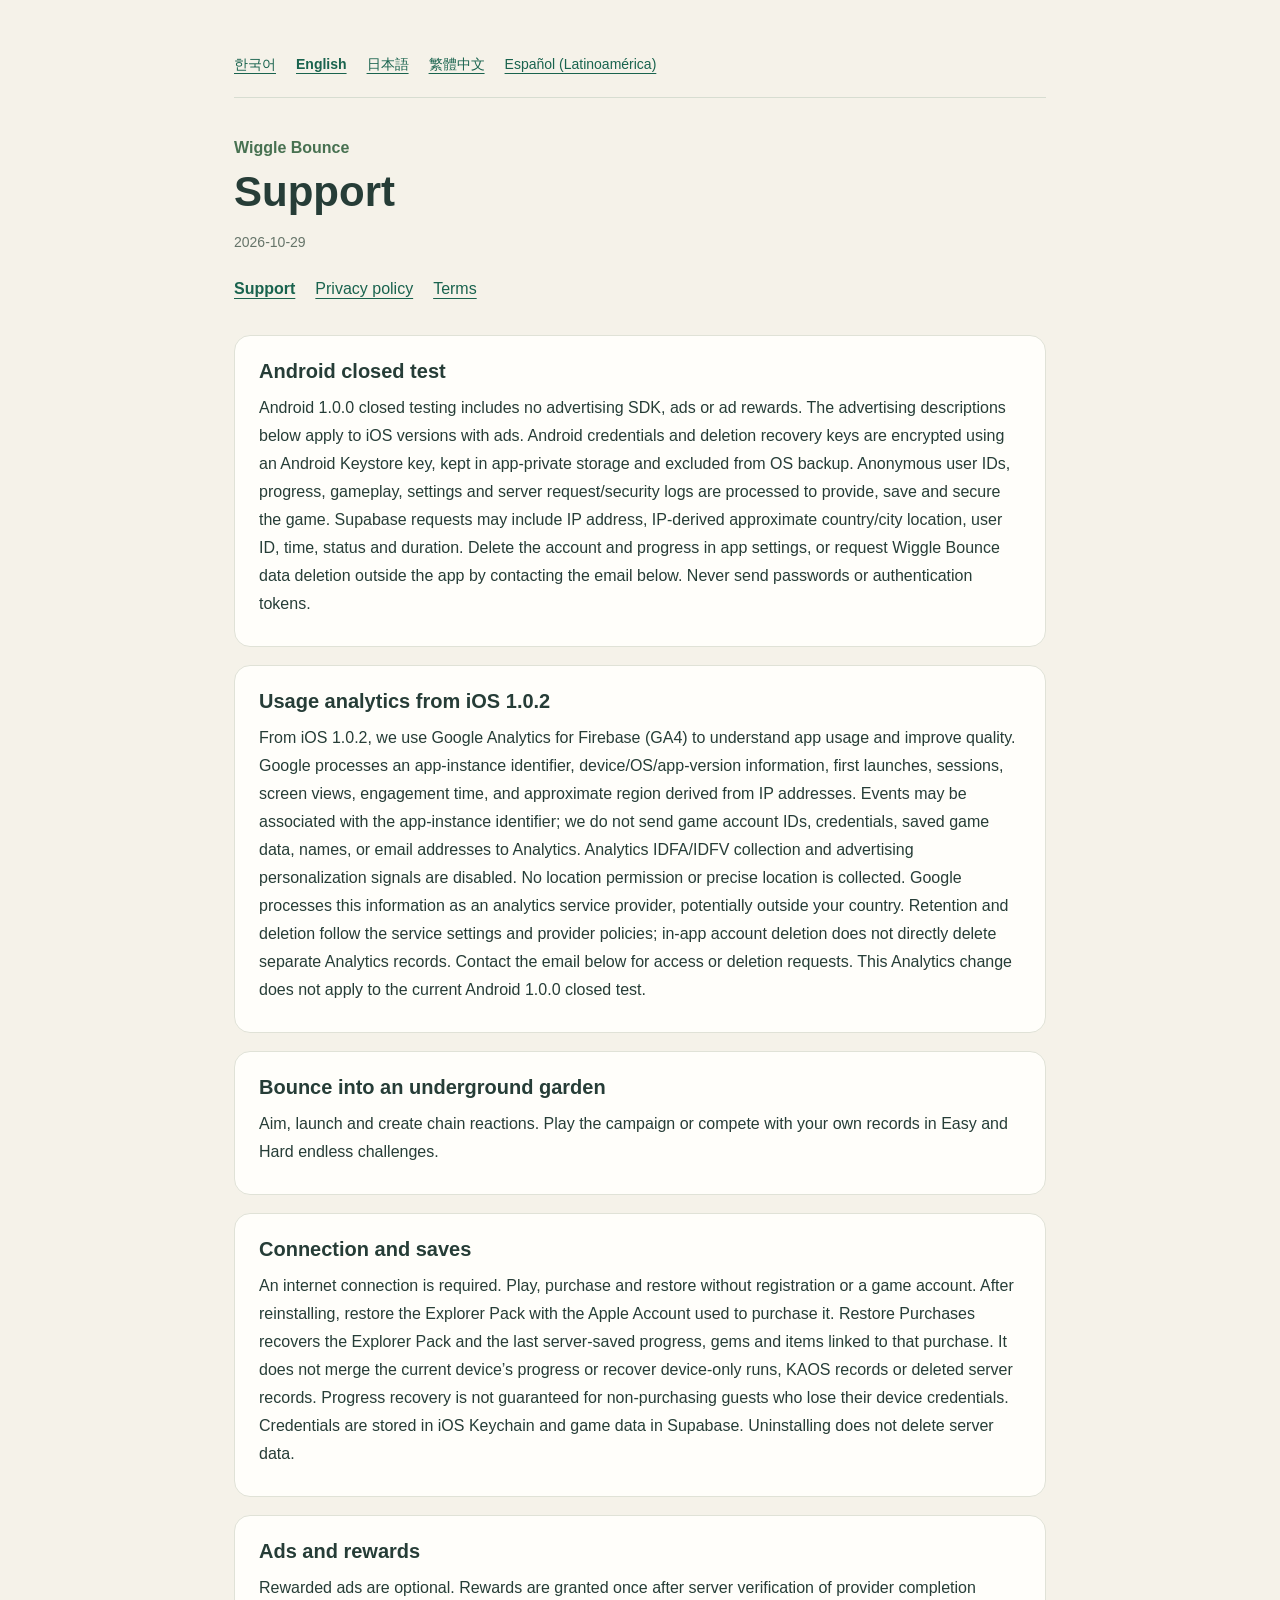
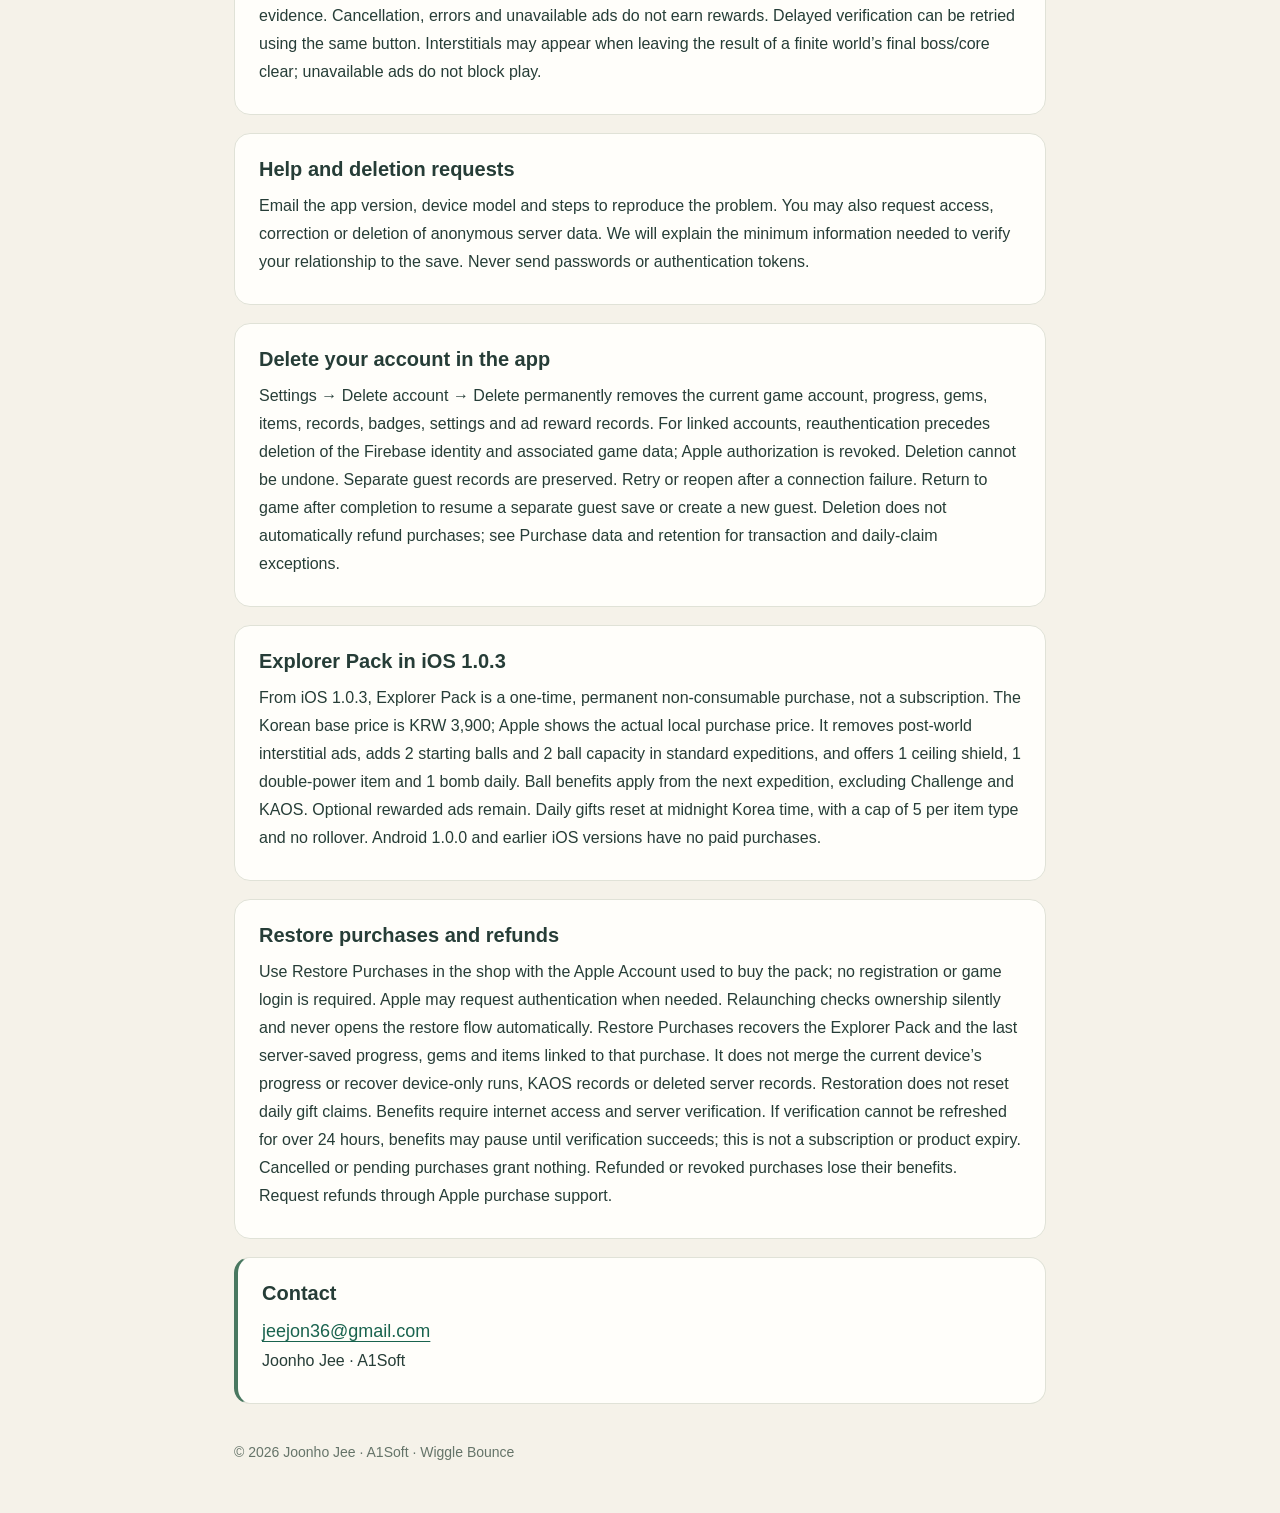
==== commit 4055156c: "Document purchase-linked game progress recovery in Wiggle Bounce" ====
--- a/wiggle-bounce/index.html
+++ b/wiggle-bounce/index.html
@@ -1,6 +1,6 @@
 <!doctype html>
-<html lang="en"><head><meta charset="utf-8"><meta name="viewport" content="width=device-width,initial-scale=1"><meta name="description" content="Wiggle Bounce — support, privacy and usage information"><title>Wiggle Bounce · Support</title><script>const languages=["ko","en","ja","zh-Hant","es-419"];let language=new URLSearchParams(location.search).get('lang');if(!languages.includes(language)){const n=navigator.language.toLowerCase();language=n.startsWith('ko')?'ko':n.startsWith('ja')?'ja':n.startsWith('zh')?'zh-Hant':n.startsWith('es')?'es-419':'en';}document.documentElement.lang=language;</script><link rel="stylesheet" href="./style.css"></head><body><main><nav class="languages" aria-label="Language"><a lang="ko" href="?lang=ko">한국어</a><a lang="en" href="?lang=en">English</a><a lang="ja" href="?lang=ja">日本語</a><a lang="zh-Hant" href="?lang=zh-Hant">繁體中文</a><a lang="es-419" href="?lang=es-419">Español (Latinoamérica)</a></nav><article data-lang="ko" lang="ko"><p class="brand">꿈틀이 바운스</p><h1>고객지원</h1><p class="date">2026-10-29</p><nav aria-label="꿈틀이 바운스"><a aria-current="page" href="./?lang=ko">고객지원</a><a  href="./privacy/?lang=ko">개인정보처리방침</a><a  href="./terms/?lang=ko">이용약관</a></nav><section><h2>Android 비공개 테스트 안내</h2><p>Android 1.0.0 비공개 테스트에서는 광고 SDK와 광고·광고 보상 기능을 제공하지 않습니다. 아래 광고 관련 설명은 광고 기능이 있는 iOS 버전에 적용됩니다. Android 인증 정보와 삭제 복구 키는 Android Keystore 키로 암호화하여 앱 전용 저장소에 보관하며 OS 백업에서 제외합니다. 익명 사용자 ID, 진행도·플레이 기록·설정 및 서버 요청·보안 로그는 게임 제공과 저장·보안을 위해 처리합니다. Supabase 서버 요청에는 IP 주소와 IP 기반 국가·도시 수준의 대략적 위치, 사용자 ID, 요청 시각·상태·소요 시간 등이 포함될 수 있습니다. 서버 진행도와 계정은 설정의 계정 삭제에서 삭제할 수 있고, 앱 밖에서는 아래 이메일로 꿈틀이 바운스 데이터 삭제를 요청할 수 있습니다. 비밀번호나 인증 토큰을 보내지 마세요.</p></section><section><h2>iOS 1.0.2부터 적용되는 이용 분석</h2><p>iOS 1.0.2부터 Google Analytics for Firebase(GA4)를 사용하여 앱 이용 현황을 분석하고 품질을 개선합니다. Google은 앱 인스턴스 식별자, 기기·운영체제·앱 버전 정보, 첫 실행·세션·화면 조회·이용 시간과 IP 주소에서 파생되는 대략적 지역 정보를 처리합니다. 분석 이벤트는 앱 인스턴스 식별자와 연결될 수 있으나 게임 계정 ID, 인증 정보, 저장 데이터, 이름 또는 이메일을 Analytics에 보내지 않습니다. Analytics의 IDFA·IDFV 수집과 광고 개인 맞춤 신호는 비활성화합니다. 위치 권한을 요청하거나 정밀 위치를 수집하지 않습니다. Google은 분석 서비스 제공자로서 정보를 처리하며 국외 처리가 발생할 수 있습니다. 보관·삭제는 분석 서비스의 설정과 제공자 정책에 따르며, 앱의 계정 삭제가 별도 Analytics 기록을 직접 삭제하지는 않습니다. 관련 열람·삭제 문의는 아래 이메일로 접수합니다. 현재 Android 1.0.0 비공개 테스트에는 이 Analytics 변경이 적용되지 않습니다.</p></section><section><h2>공을 튕겨 지하 정원을 탐험해요</h2><p>꿈틀이 바운스는 조준과 연쇄 타격으로 길을 여는 게임입니다. 캠페인과 Easy·Hard 끝없는 도전을 즐길 수 있습니다.</p></section><section><h2>이용과 저장</h2><p>인터넷 연결이 필요합니다. 회원가입이나 게임 계정 연결 없이 플레이·구매·복원할 수 있습니다. 재설치 후에는 구매한 Apple 계정으로 탐험팩을 복원하세요. 구매 복원에는 탐험 기록·보석·소모품이 포함되지 않습니다. 게스트 식별자를 잃으면 게임 진행도 복구를 보장하지 않습니다. 인증 정보는 iOS Keychain에, 게임 데이터는 Supabase에 저장합니다. 앱 삭제만으로 서버 데이터가 삭제되지는 않습니다.</p></section><section><h2>광고와 보상</h2><p>보상 광고는 선택 사항입니다. 제공사의 완료 증명을 서버가 검증한 뒤 보상을 한 번 지급합니다. 취소·오류·광고 없음에는 보상이 없으며, 확인이 늦으면 같은 버튼에서 확인을 재시도할 수 있습니다. 유한 월드의 마지막 보스/코어 완료 후 다음 화면으로 이동할 때 전면 광고가 표시될 수 있습니다. 광고가 없거나 실패해도 게임을 계속할 수 있습니다.</p></section><section><h2>문제 신고와 데이터 삭제</h2><p>앱 버전, 기기 모델, 문제 화면과 재현 순서를 아래 이메일로 알려 주세요. 익명 서버 데이터의 열람·정정·삭제 요청도 접수합니다. 해당 저장과 요청자의 관계를 확인하는 데 필요한 최소한의 정보를 안내합니다. 비밀번호·인증 토큰은 보내지 마세요.</p></section><section><h2>앱에서 계정 삭제</h2><p>설정 → 계정 삭제 → 영구 삭제에서 현재 게임 계정의 진행도·보석·아이템·기록·배지·설정과 광고 보상 기록을 삭제합니다. 연결된 계정은 재인증 후 Firebase 로그인 계정과 연결된 게임 데이터를 삭제하고 Apple 연결은 승인을 철회합니다. 삭제는 되돌릴 수 없습니다. 별도로 보관된 다른 게스트 기록은 유지합니다. 연결 오류 시 재시도하거나 앱을 다시 열어 삭제를 계속할 수 있습니다. 완료 후 게임으로 돌아가면 보관된 게스트로 돌아가거나 새 게스트를 만듭니다. 삭제가 구매를 자동 환불하지는 않으며 거래·일일 수령 기록의 보관 예외는 앱 내 구입 정보 항목을 확인하세요.</p></section><section><h2>iOS 1.0.3 든든 탐험팩</h2><p>iOS 1.0.3부터 든든 탐험팩을 한 번 구매할 수 있습니다. 한국 기준 3,900원이며 실제 결제 가격은 Apple 구매 화면에 표시됩니다. 월드 완료 후 강제 전면광고 제거, 일반 탐험 시작 공·보유 한도 +2, 매일 상단 반사벽·파워 2배·폭탄 각 1개를 제공합니다. 공 혜택은 다음 탐험부터 적용하며 도전·KAOS는 제외합니다. 선택형 보상 광고는 유지됩니다. 일일 선물은 한국 시간 0시에 갱신하며 종류별 보유 한도 5개, 미수령분 이월은 없습니다. 구독이 아닌 영구 비소모성 상품입니다. Android 1.0.0 및 이전 iOS 버전에는 유료 구매가 없습니다.</p></section><section><h2>구매 복원과 환불</h2><p>별도 회원가입이나 게임 로그인 없이, 구매한 Apple 계정으로 상점의 구매 복원을 눌러 탐험팩을 복원할 수 있습니다. Apple이 필요한 경우에만 인증을 요청합니다. 앱 재실행 시 구매 상태는 조용히 확인하며 구매 복원 창을 자동으로 열지 않습니다. 다른 게임 계정으로 복원하면 구매 혜택은 새 계정으로 이동하고 이전 계정에서 제거됩니다. 게임 진행도는 이전되지 않으며 일일 선물을 중복 지급하지 않습니다. 혜택 사용에는 인터넷과 서버 구매 확인이 필요합니다. 서버 확인이 24시간 이상 갱신되지 않으면 확인이 완료될 때까지 혜택이 일시 중단될 수 있습니다. 이는 구독이나 상품 만료가 아닙니다. 취소·승인 대기는 혜택을 지급하지 않으며 환불·취소된 거래의 혜택은 회수됩니다. 환불 요청은 Apple의 구매 지원 절차를 이용하세요.</p></section><section class="contact"><h2>문의</h2><a href="mailto:jeejon36@gmail.com">jeejon36@gmail.com</a><p>Joonho Jee · A1Soft</p></section></article>
-<article data-lang="en" lang="en"><p class="brand">Wiggle Bounce</p><h1>Support</h1><p class="date">2026-10-29</p><nav aria-label="Wiggle Bounce"><a aria-current="page" href="./?lang=en">Support</a><a  href="./privacy/?lang=en">Privacy policy</a><a  href="./terms/?lang=en">Terms</a></nav><section><h2>Android closed test</h2><p>Android 1.0.0 closed testing includes no advertising SDK, ads or ad rewards. The advertising descriptions below apply to iOS versions with ads. Android credentials and deletion recovery keys are encrypted using an Android Keystore key, kept in app-private storage and excluded from OS backup. Anonymous user IDs, progress, gameplay, settings and server request/security logs are processed to provide, save and secure the game. Supabase requests may include IP address, IP-derived approximate country/city location, user ID, time, status and duration. Delete the account and progress in app settings, or request Wiggle Bounce data deletion outside the app by contacting the email below. Never send passwords or authentication tokens.</p></section><section><h2>Usage analytics from iOS 1.0.2</h2><p>From iOS 1.0.2, we use Google Analytics for Firebase (GA4) to understand app usage and improve quality. Google processes an app-instance identifier, device/OS/app-version information, first launches, sessions, screen views, engagement time, and approximate region derived from IP addresses. Events may be associated with the app-instance identifier; we do not send game account IDs, credentials, saved game data, names, or email addresses to Analytics. Analytics IDFA/IDFV collection and advertising personalization signals are disabled. No location permission or precise location is collected. Google processes this information as an analytics service provider, potentially outside your country. Retention and deletion follow the service settings and provider policies; in-app account deletion does not directly delete separate Analytics records. Contact the email below for access or deletion requests. This Analytics change does not apply to the current Android 1.0.0 closed test.</p></section><section><h2>Bounce into an underground garden</h2><p>Aim, launch and create chain reactions. Play the campaign or compete with your own records in Easy and Hard endless challenges.</p></section><section><h2>Connection and saves</h2><p>An internet connection is required. Play, purchase and restore without registration or a game account. After reinstalling, restore the Explorer Pack with the Apple Account used to purchase it. Purchase restoration does not restore game progress, gems or consumable items. If the guest identifier is lost, progress recovery is not guaranteed. Credentials are stored in iOS Keychain and game data in Supabase. Uninstalling does not delete server data.</p></section><section><h2>Ads and rewards</h2><p>Rewarded ads are optional. Rewards are granted once after server verification of provider completion evidence. Cancellation, errors and unavailable ads do not earn rewards. Delayed verification can be retried using the same button. Interstitials may appear when leaving the result of a finite world’s final boss/core clear; unavailable ads do not block play.</p></section><section><h2>Help and deletion requests</h2><p>Email the app version, device model and steps to reproduce the problem. You may also request access, correction or deletion of anonymous server data. We will explain the minimum information needed to verify your relationship to the save. Never send passwords or authentication tokens.</p></section><section><h2>Delete your account in the app</h2><p>Settings → Delete account → Delete permanently removes the current game account, progress, gems, items, records, badges, settings and ad reward records. For linked accounts, reauthentication precedes deletion of the Firebase identity and associated game data; Apple authorization is revoked. Deletion cannot be undone. Separate guest records are preserved. Retry or reopen after a connection failure. Return to game after completion to resume a separate guest save or create a new guest. Deletion does not automatically refund purchases; see Purchase data and retention for transaction and daily-claim exceptions.</p></section><section><h2>Explorer Pack in iOS 1.0.3</h2><p>From iOS 1.0.3, Explorer Pack is a one-time, permanent non-consumable purchase, not a subscription. The Korean base price is KRW 3,900; Apple shows the actual local purchase price. It removes post-world interstitial ads, adds 2 starting balls and 2 ball capacity in standard expeditions, and offers 1 ceiling shield, 1 double-power item and 1 bomb daily. Ball benefits apply from the next expedition, excluding Challenge and KAOS. Optional rewarded ads remain. Daily gifts reset at midnight Korea time, with a cap of 5 per item type and no rollover. Android 1.0.0 and earlier iOS versions have no paid purchases.</p></section><section><h2>Restore purchases and refunds</h2><p>Use Restore Purchases in the shop with the Apple Account used to buy the pack; no registration or game login is required. Apple may request authentication when needed. Relaunching checks ownership silently and never opens the restore flow automatically. Restoring to a different game account moves the entitlement and removes it from the previous account; it does not transfer game progress or reset daily claims. Benefits require internet access and server verification. If verification cannot be refreshed for over 24 hours, benefits may pause until verification succeeds; this is not a subscription or product expiry. Cancelled or pending purchases grant nothing. Refunded or revoked purchases lose their benefits. Request refunds through Apple purchase support.</p></section><section class="contact"><h2>Contact</h2><a href="mailto:jeejon36@gmail.com">jeejon36@gmail.com</a><p>Joonho Jee · A1Soft</p></section></article>
-<article data-lang="ja" lang="ja"><p class="brand">くねくねバウンス</p><h1>サポート</h1><p class="date">2026-10-29</p><nav aria-label="くねくねバウンス"><a aria-current="page" href="./?lang=ja">サポート</a><a  href="./privacy/?lang=ja">プライバシーポリシー</a><a  href="./terms/?lang=ja">利用規約</a></nav><section><h2>Android 非公開テスト</h2><p>Android 1.0.0の非公開テストには広告SDK、広告、広告報酬は含まれません。以下の広告の説明は広告機能のあるiOS版に適用されます。Androidの認証情報と削除復旧キーはAndroid Keystoreのキーで暗号化し、アプリ専用領域に保存し、OSバックアップから除外します。匿名ユーザーID、進行状況、プレイ記録、設定、サーバーのリクエスト・セキュリティログをゲームの提供・保存・保護のために処理します。SupabaseへのリクエストにはIPアドレス、IPに基づく国・都市単位のおおよその位置、ユーザーID、時刻、状態、所要時間が含まれる場合があります。設定からアカウントと進行状況を削除でき、アプリ外からは下記メールでデータ削除を依頼できます。パスワードや認証トークンは送らないでください。</p></section><section><h2>iOS 1.0.2以降の利用状況分析</h2><p>iOS 1.0.2から、利用状況の把握と品質改善のためGoogle Analytics for Firebase（GA4）を使用します。Googleはアプリインスタンス識別子、端末・OS・アプリ版の情報、初回起動・セッション・画面表示・利用時間、IPアドレスから推定する大まかな地域を処理します。イベントはアプリインスタンス識別子に関連付けられる場合がありますが、ゲームアカウントID、認証情報、セーブデータ、氏名、メールアドレスをAnalyticsには送信しません。AnalyticsのIDFA・IDFV収集と広告パーソナライズ信号は無効です。位置情報の許可を求めず、正確な位置は収集しません。Googleは分析サービス提供者として処理し、国外で処理される場合があります。保存・削除にはサービス設定と提供者の方針が適用され、アプリ内のアカウント削除で別途保管されたAnalytics記録を直接削除することはできません。開示・削除については下記メールへお問い合わせください。現在のAndroid 1.0.0クローズドテストにはこの変更は適用されません。</p></section><section><h2>地下の庭を探検</h2><p>狙って発射し、連鎖を楽しむゲームです。通常ステージとEasy・Hardのエンドレスに挑戦できます。</p></section><section><h2>接続と保存</h2><p>インターネット接続が必要です。会員登録やゲームアカウント連携なしでプレイ・購入・復元できます。再インストール後は購入時のApple Accountで探検パックを復元してください。探検記録・宝石・消耗品は購入の復元に含まれません。ゲスト識別子を失った場合、進行状況の復旧は保証できません。認証情報はiOS Keychain、ゲームデータはSupabaseに保存します。アプリの削除だけではサーバーデータは削除されません。</p></section><section><h2>広告とお問い合わせ</h2><p>任意の広告報酬は、提供者の完了証明をサーバーで検証した後に一度付与します。中止・エラー・在庫不足では付与しません。確認が遅い場合は同じボタンで再確認できます。有限ワールドの最後のボス/コア突破後の移動時に全画面広告を表示する場合があります。未配信でも進行できます。</p></section><section><h2>サポート・データ削除</h2><p>バージョン、端末、発生手順をメールでお知らせください。匿名サーバーデータの開示・訂正・削除も受け付け、対象との関係を確認する最小限の情報をご案内します。パスワードや認証トークンは送らないでください。</p></section><section><h2>アプリ内でのアカウント削除</h2><p>設定 → アカウント削除 → 完全に削除で、現在のゲームアカウントと進行、宝石、アイテム、記録、バッジ、設定、広告報酬記録を削除します。連携済みの場合は再認証後、Firebaseアカウントと関連データを削除し、Appleの認可を取り消します。元に戻せません。別のゲスト記録は保持します。接続エラー時は再試行またはアプリを開き直してください。完了後にゲームへ戻ると別のゲスト記録を再開するか新規ゲストを作成します。自動返金はされません。取引・日次受領記録の保管例外は購入データ項目をご確認ください。</p></section><section><h2>iOS 1.0.3の安心探検パック</h2><p>iOS 1.0.3から、買い切りの非消耗型・永久商品「安心探検パック」を提供します。韓国の基準価格は3,900ウォンで、実際の現地価格はAppleの購入画面に表示されます。ワールド終了後の自動広告を削除し、通常探検の開始ボールと上限を各+2、毎日反射壁・威力2倍・爆弾を各1個受け取れます。ボール特典は次回の探検から適用し、チャレンジ・KAOSは対象外です。任意のリワード広告は残ります。毎日韓国時間0時に更新、各種所持上限5個、未受領分の繰り越しなし。サブスクリプションではありません。Android 1.0.0と以前のiOS版には有料購入はありません。</p></section><section><h2>購入の復元と返金</h2><p>別途の会員登録やゲームログインなしで、購入時のApple Accountからショップの「購入を復元」を使えます。必要な場合のみAppleが認証を求めます。再起動時は購入状態を静かに確認し、復元画面を自動で開きません。別のゲームアカウントへの復元は特典を移し、以前のアカウントから削除します。進行状況は移らず、毎日の受領はリセットされません。特典には通信とサーバー確認が必要で、24時間以上再確認できない場合は成功するまで一時停止することがあります。商品や契約の期限ではありません。キャンセル・承認待ちは付与せず、返金・取消済みの特典は回収します。返金はAppleの購入サポートへ申請してください。</p></section><section class="contact"><h2>お問い合わせ</h2><a href="mailto:jeejon36@gmail.com">jeejon36@gmail.com</a><p>Joonho Jee · A1Soft</p></section></article>
-<article data-lang="zh-Hant" lang="zh-Hant"><p class="brand">扭扭彈跳</p><h1>支援</h1><p class="date">2026-10-29</p><nav aria-label="扭扭彈跳"><a aria-current="page" href="./?lang=zh-Hant">支援</a><a  href="./privacy/?lang=zh-Hant">隱私權政策</a><a  href="./terms/?lang=zh-Hant">使用條款</a></nav><section><h2>Android 封閉測試</h2><p>Android 1.0.0封閉測試不包含廣告SDK、廣告或廣告獎勵。下列廣告說明適用於有廣告功能的iOS版本。Android認證資料與刪除復原金鑰使用Android Keystore金鑰加密，存放於App專用儲存空間並排除OS備份。匿名使用者ID、進度、遊戲紀錄、設定及伺服器請求與安全日誌用於提供、儲存及保護遊戲。Supabase請求可能包含IP位址、由IP推測的國家或城市層級概略位置、使用者ID、時間、狀態與耗時。可在App設定刪除帳號與進度，或透過下方電子郵件從App外申請刪除資料。請勿寄送密碼或認證權杖。</p></section><section><h2>iOS 1.0.2起的使用分析</h2><p>自iOS 1.0.2起，我們使用Google Analytics for Firebase（GA4）了解App使用情況並改善品質。Google會處理App執行個體識別碼、裝置／作業系統／App版本資訊、首次開啟、工作階段、畫面瀏覽、使用時間及由IP位址推測的大概地區。事件可能與App執行個體識別碼連結；我們不會向Analytics傳送遊戲帳號ID、認證資料、存檔、姓名或電子郵件。Analytics的IDFA／IDFV收集及廣告個人化訊號已停用。不要求位置權限或收集精確位置。Google作為分析服務提供者處理資料，可能於境外處理。保存與刪除依服務設定及提供者政策；App內刪除帳號不會直接刪除獨立的Analytics紀錄。如需查閱或刪除，請聯絡下方電子郵件。目前Android 1.0.0封閉測試不適用此分析變更。</p></section><section><h2>探索地下花園</h2><p>瞄準、發射並觸發連鎖，挑戰關卡與Easy、Hard無盡模式。</p></section><section><h2>連線與存檔</h2><p>需要網路連線。不必註冊或連結遊戲帳號即可遊玩、購買及恢復購買。重新安裝後，請使用購買時的 Apple 帳號恢復探險包。恢復購買不包含遊戲進度、寶石或消耗品。若遺失訪客識別碼，無法保證恢復遊戲進度。認證資料儲存在 iOS Keychain，遊戲資料儲存在 Supabase。解除安裝不會刪除伺服器資料。</p></section><section><h2>廣告與獎勵</h2><p>獎勵廣告由您選擇，伺服器驗證供應商的完成證明後才發放一次。取消、錯誤或無廣告不發放；延遲時可按同一按鈕再次確認。有限世界最後首領/核心完成後離開結果時可能顯示全螢幕廣告，無廣告不阻礙遊戲。</p></section><section><h2>聯絡與刪除</h2><p>請提供App版本、裝置與重現步驟。可申請查閱、更正或刪除匿名伺服器資料，我們會說明驗證存檔關係所需的最少資訊。請勿寄送密碼或認證權杖。</p></section><section><h2>在App內刪除帳號</h2><p>設定 → 刪除帳號 → 永久刪除會移除目前遊戲帳號及進度、寶石、道具、紀錄、徽章、設定和廣告獎勵紀錄。已連結帳號會先重新驗證，再刪除Firebase帳號及相關遊戲資料，並撤銷Apple授權。刪除無法復原。另存的訪客紀錄會保留。連線失敗時可重試或重新開啟App。完成後返回遊戲會繼續另一個訪客存檔或建立新訪客。刪除不會自動退款；交易及每日領取紀錄的保存例外請參閱購買資料項目。</p></section><section><h2>iOS 1.0.3安心探險包</h2><p>iOS 1.0.3起提供一次購買、永久有效的非消耗型安心探險包，並非訂閱。韓國基準價格為3,900韓元，實際當地價格以Apple購買畫面為準。移除世界通關後的自動插頁廣告、一般探險起始球數及上限各+2，每日反射牆、威力2倍及炸彈各1個。球數優惠從下次探險起生效，不含挑戰及KAOS。自選獎勵廣告保留。每日韓國時間0時更新，各類持有上限5個，未領取不累積。Android 1.0.0及先前iOS版本沒有付費購買。</p></section><section><h2>恢復購買與退款</h2><p>不必另外註冊或登入遊戲，使用購買時的 Apple 帳號點選商店的「恢復購買」即可。Apple 可能在必要時要求認證。重新啟動會靜默確認購買狀態，不會自動開啟恢復流程。恢復至其他遊戲帳號時，權益會轉移並從舊帳號移除；遊戲進度不轉移，每日領取紀錄不重設。權益需要網路及伺服器驗證，超過24小時未能更新驗證時，可能暫停至驗證成功，並非訂閱或商品到期。取消及等待核准不發放權益，退款或撤銷後收回權益。請透過Apple購買支援申請退款。</p></section><section class="contact"><h2>聯絡</h2><a href="mailto:jeejon36@gmail.com">jeejon36@gmail.com</a><p>Joonho Jee · A1Soft</p></section></article>
-<article data-lang="es-419" lang="es-419"><p class="brand">Gusanitos: Rebote</p><h1>Soporte</h1><p class="date">2026-10-29</p><nav aria-label="Gusanitos: Rebote"><a aria-current="page" href="./?lang=es-419">Soporte</a><a  href="./privacy/?lang=es-419">Privacidad</a><a  href="./terms/?lang=es-419">Términos</a></nav><section><h2>Prueba cerrada de Android</h2><p>La prueba cerrada de Android 1.0.0 no incluye SDK publicitario, anuncios ni recompensas por anuncios. Las descripciones publicitarias siguientes se aplican a versiones de iOS con anuncios. Las credenciales y claves de recuperación de eliminación de Android se cifran con una clave de Android Keystore, se guardan en almacenamiento privado y se excluyen de copias de seguridad del sistema. Procesamos ID anónimo, progreso, partidas, ajustes y registros de solicitudes y seguridad del servidor para prestar, guardar y proteger el juego. Las solicitudes a Supabase pueden incluir IP, ubicación aproximada de país/ciudad derivada de IP, ID de usuario, hora, estado y duración. Puedes eliminar la cuenta y progreso desde ajustes o solicitar la eliminación fuera de la app al correo indicado abajo. Nunca envíes contraseñas ni tokens.</p></section><section><h2>Analítica de uso desde iOS 1.0.2</h2><p>Desde iOS 1.0.2 usamos Google Analytics for Firebase (GA4) para comprender el uso y mejorar la calidad. Google procesa un identificador de instancia de la app, información de dispositivo, sistema y versión, primeras aperturas, sesiones, vistas de pantalla, tiempo de interacción y región aproximada derivada de la IP. Los eventos pueden vincularse al identificador de instancia; no enviamos a Analytics IDs de cuentas del juego, credenciales, partidas guardadas, nombres ni correos. Se desactivan la recopilación de IDFA/IDFV y las señales de personalización publicitaria de Analytics. No se solicitan permisos de ubicación ni se recopila ubicación precisa. Google actúa como proveedor de analítica y puede procesar datos fuera de tu país. La conservación y eliminación dependen de la configuración y políticas del proveedor; eliminar la cuenta desde la app no borra directamente los registros separados de Analytics. Para acceso o eliminación, contacta al correo indicado abajo. Este cambio no se aplica a la prueba cerrada actual de Android 1.0.0.</p></section><section><h2>Explora un jardín subterráneo</h2><p>Apunta, lanza y crea reacciones en cadena en la campaña o los desafíos infinitos Easy y Hard.</p></section><section><h2>Conexión y partidas</h2><p>Se requiere internet. Juega, compra y restaura sin registrarte ni vincular una cuenta del juego. Tras reinstalar, restaura el paquete con la Cuenta de Apple usada para comprarlo. Restaurar compras no recupera el progreso, las gemas ni los objetos consumibles. Si pierdes el identificador de invitado, no se garantiza recuperar el progreso. Las credenciales se guardan en iOS Keychain y los datos del juego en Supabase. Desinstalar no elimina los datos del servidor.</p></section><section><h2>Anuncios y recompensas</h2><p>Los anuncios con recompensa son opcionales. El servidor verifica la prueba del proveedor antes de otorgar una recompensa única. Cancelación, error o falta de anuncios no dan recompensas. Si la verificación tarda, puedes consultar de nuevo con el mismo botón. Puede aparecer un anuncio al salir del resultado del jefe/núcleo final de un mundo finito. Su ausencia no bloquea el juego.</p></section><section><h2>Ayuda y eliminación</h2><p>Envía versión, modelo y pasos del problema. También puedes solicitar acceso, corrección o eliminación de datos anónimos; indicaremos la información mínima para verificar la relación con la partida. Nunca envíes contraseñas ni tokens.</p></section><section><h2>Eliminar tu cuenta desde la app</h2><p>Configuración → Eliminar cuenta → Eliminar permanentemente borra la cuenta actual, progreso, gemas, objetos, récords, insignias, ajustes y registros de recompensas. Para cuentas vinculadas, se solicita autenticación antes de borrar la identidad de Firebase y sus datos; se revoca la autorización de Apple. No se puede deshacer. Se conservan las partidas de invitados separadas. Reintenta o abre la app tras un fallo de conexión. Al volver al juego se recupera otro invitado o se crea uno nuevo. Eliminar no reembolsa compras automáticamente; consulta las excepciones de transacciones y regalos diarios en Datos de compra y conservación.</p></section><section><h2>Paquete de explorador en iOS 1.0.3</h2><p>Desde iOS 1.0.3 se ofrece una compra única, permanente y no consumible, sin suscripción. El precio base en Corea es de 3,900 KRW; Apple muestra el precio local real. Elimina los anuncios intersticiales al completar un mundo, añade 2 bolas iniciales y 2 de capacidad en expediciones normales, y ofrece a diario 1 muro reflector, 1 objeto de potencia doble y 1 bomba. Las bolas se aplican desde la próxima expedición, excepto Desafío y KAOS. Se mantienen los anuncios con recompensa opcionales. Los regalos se renuevan a medianoche de Corea, con límite de 5 de cada tipo y sin acumulación de días anteriores. Android 1.0.0 y las versiones anteriores de iOS no tienen compras pagadas.</p></section><section><h2>Restauración y reembolsos</h2><p>Usa Restaurar compras en la tienda con la Cuenta de Apple usada al comprar, sin registro ni inicio de sesión en el juego. Apple puede pedir autenticación si es necesario. Al reiniciar se verifica la compra en silencio, sin abrir automáticamente la restauración. Restaurar en otra cuenta del juego transfiere el derecho y lo retira de la anterior; no transfiere el progreso ni reinicia los regalos diarios. Se requiere internet y verificación del servidor. Si no se renueva durante más de 24 horas, los beneficios pueden pausarse hasta verificar; no es una suscripción ni un vencimiento del producto. Las compras canceladas o pendientes no otorgan beneficios y los reembolsos o revocaciones los retiran. Solicita reembolsos mediante el soporte de compras de Apple.</p></section><section class="contact"><h2>Contacto</h2><a href="mailto:jeejon36@gmail.com">jeejon36@gmail.com</a><p>Joonho Jee · A1Soft</p></section></article><footer>© 2026 Joonho Jee · A1Soft · Wiggle Bounce</footer></main><script>document.title=document.querySelector('[data-lang="'+language+'"] h1').textContent+' · Wiggle Bounce';document.querySelectorAll('.languages a').forEach(a=>{if(a.lang===language)a.setAttribute('aria-current','true');});</script></body></html>
+<html lang="en"><head><meta charset="utf-8"><meta name="viewport" content="width=device-width,initial-scale=1"><meta name="description" content="Wiggle Bounce — support, privacy and usage information"><title>Wiggle Bounce · Support</title><script>const languages=["ko","en","ja","zh-Hant","es-419"];let language=new URLSearchParams(location.search).get('lang');if(!languages.includes(language)){const n=navigator.language.toLowerCase();language=n.startsWith('ko')?'ko':n.startsWith('ja')?'ja':n.startsWith('zh')?'zh-Hant':n.startsWith('es')?'es-419':'en';}document.documentElement.lang=language;</script><link rel="stylesheet" href="./style.css"></head><body><main><nav class="languages" aria-label="Language"><a lang="ko" href="?lang=ko">한국어</a><a lang="en" href="?lang=en">English</a><a lang="ja" href="?lang=ja">日本語</a><a lang="zh-Hant" href="?lang=zh-Hant">繁體中文</a><a lang="es-419" href="?lang=es-419">Español (Latinoamérica)</a></nav><article data-lang="ko" lang="ko"><p class="brand">꿈틀이 바운스</p><h1>고객지원</h1><p class="date">2026-10-29</p><nav aria-label="꿈틀이 바운스"><a aria-current="page" href="./?lang=ko">고객지원</a><a  href="./privacy/?lang=ko">개인정보처리방침</a><a  href="./terms/?lang=ko">이용약관</a></nav><section><h2>Android 비공개 테스트 안내</h2><p>Android 1.0.0 비공개 테스트에서는 광고 SDK와 광고·광고 보상 기능을 제공하지 않습니다. 아래 광고 관련 설명은 광고 기능이 있는 iOS 버전에 적용됩니다. Android 인증 정보와 삭제 복구 키는 Android Keystore 키로 암호화하여 앱 전용 저장소에 보관하며 OS 백업에서 제외합니다. 익명 사용자 ID, 진행도·플레이 기록·설정 및 서버 요청·보안 로그는 게임 제공과 저장·보안을 위해 처리합니다. Supabase 서버 요청에는 IP 주소와 IP 기반 국가·도시 수준의 대략적 위치, 사용자 ID, 요청 시각·상태·소요 시간 등이 포함될 수 있습니다. 서버 진행도와 계정은 설정의 계정 삭제에서 삭제할 수 있고, 앱 밖에서는 아래 이메일로 꿈틀이 바운스 데이터 삭제를 요청할 수 있습니다. 비밀번호나 인증 토큰을 보내지 마세요.</p></section><section><h2>iOS 1.0.2부터 적용되는 이용 분석</h2><p>iOS 1.0.2부터 Google Analytics for Firebase(GA4)를 사용하여 앱 이용 현황을 분석하고 품질을 개선합니다. Google은 앱 인스턴스 식별자, 기기·운영체제·앱 버전 정보, 첫 실행·세션·화면 조회·이용 시간과 IP 주소에서 파생되는 대략적 지역 정보를 처리합니다. 분석 이벤트는 앱 인스턴스 식별자와 연결될 수 있으나 게임 계정 ID, 인증 정보, 저장 데이터, 이름 또는 이메일을 Analytics에 보내지 않습니다. Analytics의 IDFA·IDFV 수집과 광고 개인 맞춤 신호는 비활성화합니다. 위치 권한을 요청하거나 정밀 위치를 수집하지 않습니다. Google은 분석 서비스 제공자로서 정보를 처리하며 국외 처리가 발생할 수 있습니다. 보관·삭제는 분석 서비스의 설정과 제공자 정책에 따르며, 앱의 계정 삭제가 별도 Analytics 기록을 직접 삭제하지는 않습니다. 관련 열람·삭제 문의는 아래 이메일로 접수합니다. 현재 Android 1.0.0 비공개 테스트에는 이 Analytics 변경이 적용되지 않습니다.</p></section><section><h2>공을 튕겨 지하 정원을 탐험해요</h2><p>꿈틀이 바운스는 조준과 연쇄 타격으로 길을 여는 게임입니다. 캠페인과 Easy·Hard 끝없는 도전을 즐길 수 있습니다.</p></section><section><h2>이용과 저장</h2><p>인터넷 연결이 필요합니다. 회원가입이나 게임 계정 연결 없이 플레이·구매·복원할 수 있습니다. 재설치 후에는 구매한 Apple 계정으로 탐험팩을 복원하세요. 구매 복원 시 탐험팩과 해당 구매에 연결된 서버의 마지막 저장 기록·보석·아이템을 함께 불러옵니다. 현재 기기의 기록과 합치지 않으며, 기기에만 저장된 중간 도전·KAOS 기록 및 삭제한 서버 기록은 복구되지 않습니다. 구매하지 않은 게스트가 기기 인증 정보를 잃으면 진행도 복구를 보장하지 않습니다. 인증 정보는 iOS Keychain에, 게임 데이터는 Supabase에 저장합니다. 앱 삭제만으로 서버 데이터가 삭제되지는 않습니다.</p></section><section><h2>광고와 보상</h2><p>보상 광고는 선택 사항입니다. 제공사의 완료 증명을 서버가 검증한 뒤 보상을 한 번 지급합니다. 취소·오류·광고 없음에는 보상이 없으며, 확인이 늦으면 같은 버튼에서 확인을 재시도할 수 있습니다. 유한 월드의 마지막 보스/코어 완료 후 다음 화면으로 이동할 때 전면 광고가 표시될 수 있습니다. 광고가 없거나 실패해도 게임을 계속할 수 있습니다.</p></section><section><h2>문제 신고와 데이터 삭제</h2><p>앱 버전, 기기 모델, 문제 화면과 재현 순서를 아래 이메일로 알려 주세요. 익명 서버 데이터의 열람·정정·삭제 요청도 접수합니다. 해당 저장과 요청자의 관계를 확인하는 데 필요한 최소한의 정보를 안내합니다. 비밀번호·인증 토큰은 보내지 마세요.</p></section><section><h2>앱에서 계정 삭제</h2><p>설정 → 계정 삭제 → 영구 삭제에서 현재 게임 계정의 진행도·보석·아이템·기록·배지·설정과 광고 보상 기록을 삭제합니다. 연결된 계정은 재인증 후 Firebase 로그인 계정과 연결된 게임 데이터를 삭제하고 Apple 연결은 승인을 철회합니다. 삭제는 되돌릴 수 없습니다. 별도로 보관된 다른 게스트 기록은 유지합니다. 연결 오류 시 재시도하거나 앱을 다시 열어 삭제를 계속할 수 있습니다. 완료 후 게임으로 돌아가면 보관된 게스트로 돌아가거나 새 게스트를 만듭니다. 삭제가 구매를 자동 환불하지는 않으며 거래·일일 수령 기록의 보관 예외는 앱 내 구입 정보 항목을 확인하세요.</p></section><section><h2>iOS 1.0.3 든든 탐험팩</h2><p>iOS 1.0.3부터 든든 탐험팩을 한 번 구매할 수 있습니다. 한국 기준 3,900원이며 실제 결제 가격은 Apple 구매 화면에 표시됩니다. 월드 완료 후 강제 전면광고 제거, 일반 탐험 시작 공·보유 한도 +2, 매일 상단 반사벽·파워 2배·폭탄 각 1개를 제공합니다. 공 혜택은 다음 탐험부터 적용하며 도전·KAOS는 제외합니다. 선택형 보상 광고는 유지됩니다. 일일 선물은 한국 시간 0시에 갱신하며 종류별 보유 한도 5개, 미수령분 이월은 없습니다. 구독이 아닌 영구 비소모성 상품입니다. Android 1.0.0 및 이전 iOS 버전에는 유료 구매가 없습니다.</p></section><section><h2>구매 복원과 환불</h2><p>별도 회원가입이나 게임 로그인 없이, 구매한 Apple 계정으로 상점의 구매 복원을 눌러 탐험팩을 복원할 수 있습니다. Apple이 필요한 경우에만 인증을 요청합니다. 앱 재실행 시 구매 상태는 조용히 확인하며 구매 복원 창을 자동으로 열지 않습니다. 구매 복원 시 탐험팩과 해당 구매에 연결된 서버의 마지막 저장 기록·보석·아이템을 함께 불러옵니다. 현재 기기의 기록과 합치지 않으며, 기기에만 저장된 중간 도전·KAOS 기록 및 삭제한 서버 기록은 복구되지 않습니다. 복원 시 일일 선물을 다시 지급하지 않습니다. 혜택 사용에는 인터넷과 서버 구매 확인이 필요합니다. 서버 확인이 24시간 이상 갱신되지 않으면 확인이 완료될 때까지 혜택이 일시 중단될 수 있습니다. 이는 구독이나 상품 만료가 아닙니다. 취소·승인 대기는 혜택을 지급하지 않으며 환불·취소된 거래의 혜택은 회수됩니다. 환불 요청은 Apple의 구매 지원 절차를 이용하세요.</p></section><section class="contact"><h2>문의</h2><a href="mailto:jeejon36@gmail.com">jeejon36@gmail.com</a><p>Joonho Jee · A1Soft</p></section></article>
+<article data-lang="en" lang="en"><p class="brand">Wiggle Bounce</p><h1>Support</h1><p class="date">2026-10-29</p><nav aria-label="Wiggle Bounce"><a aria-current="page" href="./?lang=en">Support</a><a  href="./privacy/?lang=en">Privacy policy</a><a  href="./terms/?lang=en">Terms</a></nav><section><h2>Android closed test</h2><p>Android 1.0.0 closed testing includes no advertising SDK, ads or ad rewards. The advertising descriptions below apply to iOS versions with ads. Android credentials and deletion recovery keys are encrypted using an Android Keystore key, kept in app-private storage and excluded from OS backup. Anonymous user IDs, progress, gameplay, settings and server request/security logs are processed to provide, save and secure the game. Supabase requests may include IP address, IP-derived approximate country/city location, user ID, time, status and duration. Delete the account and progress in app settings, or request Wiggle Bounce data deletion outside the app by contacting the email below. Never send passwords or authentication tokens.</p></section><section><h2>Usage analytics from iOS 1.0.2</h2><p>From iOS 1.0.2, we use Google Analytics for Firebase (GA4) to understand app usage and improve quality. Google processes an app-instance identifier, device/OS/app-version information, first launches, sessions, screen views, engagement time, and approximate region derived from IP addresses. Events may be associated with the app-instance identifier; we do not send game account IDs, credentials, saved game data, names, or email addresses to Analytics. Analytics IDFA/IDFV collection and advertising personalization signals are disabled. No location permission or precise location is collected. Google processes this information as an analytics service provider, potentially outside your country. Retention and deletion follow the service settings and provider policies; in-app account deletion does not directly delete separate Analytics records. Contact the email below for access or deletion requests. This Analytics change does not apply to the current Android 1.0.0 closed test.</p></section><section><h2>Bounce into an underground garden</h2><p>Aim, launch and create chain reactions. Play the campaign or compete with your own records in Easy and Hard endless challenges.</p></section><section><h2>Connection and saves</h2><p>An internet connection is required. Play, purchase and restore without registration or a game account. After reinstalling, restore the Explorer Pack with the Apple Account used to purchase it. Restore Purchases recovers the Explorer Pack and the last server-saved progress, gems and items linked to that purchase. It does not merge the current device’s progress or recover device-only runs, KAOS records or deleted server records. Progress recovery is not guaranteed for non-purchasing guests who lose their device credentials. Credentials are stored in iOS Keychain and game data in Supabase. Uninstalling does not delete server data.</p></section><section><h2>Ads and rewards</h2><p>Rewarded ads are optional. Rewards are granted once after server verification of provider completion evidence. Cancellation, errors and unavailable ads do not earn rewards. Delayed verification can be retried using the same button. Interstitials may appear when leaving the result of a finite world’s final boss/core clear; unavailable ads do not block play.</p></section><section><h2>Help and deletion requests</h2><p>Email the app version, device model and steps to reproduce the problem. You may also request access, correction or deletion of anonymous server data. We will explain the minimum information needed to verify your relationship to the save. Never send passwords or authentication tokens.</p></section><section><h2>Delete your account in the app</h2><p>Settings → Delete account → Delete permanently removes the current game account, progress, gems, items, records, badges, settings and ad reward records. For linked accounts, reauthentication precedes deletion of the Firebase identity and associated game data; Apple authorization is revoked. Deletion cannot be undone. Separate guest records are preserved. Retry or reopen after a connection failure. Return to game after completion to resume a separate guest save or create a new guest. Deletion does not automatically refund purchases; see Purchase data and retention for transaction and daily-claim exceptions.</p></section><section><h2>Explorer Pack in iOS 1.0.3</h2><p>From iOS 1.0.3, Explorer Pack is a one-time, permanent non-consumable purchase, not a subscription. The Korean base price is KRW 3,900; Apple shows the actual local purchase price. It removes post-world interstitial ads, adds 2 starting balls and 2 ball capacity in standard expeditions, and offers 1 ceiling shield, 1 double-power item and 1 bomb daily. Ball benefits apply from the next expedition, excluding Challenge and KAOS. Optional rewarded ads remain. Daily gifts reset at midnight Korea time, with a cap of 5 per item type and no rollover. Android 1.0.0 and earlier iOS versions have no paid purchases.</p></section><section><h2>Restore purchases and refunds</h2><p>Use Restore Purchases in the shop with the Apple Account used to buy the pack; no registration or game login is required. Apple may request authentication when needed. Relaunching checks ownership silently and never opens the restore flow automatically. Restore Purchases recovers the Explorer Pack and the last server-saved progress, gems and items linked to that purchase. It does not merge the current device’s progress or recover device-only runs, KAOS records or deleted server records. Restoration does not reset daily gift claims. Benefits require internet access and server verification. If verification cannot be refreshed for over 24 hours, benefits may pause until verification succeeds; this is not a subscription or product expiry. Cancelled or pending purchases grant nothing. Refunded or revoked purchases lose their benefits. Request refunds through Apple purchase support.</p></section><section class="contact"><h2>Contact</h2><a href="mailto:jeejon36@gmail.com">jeejon36@gmail.com</a><p>Joonho Jee · A1Soft</p></section></article>
+<article data-lang="ja" lang="ja"><p class="brand">くねくねバウンス</p><h1>サポート</h1><p class="date">2026-10-29</p><nav aria-label="くねくねバウンス"><a aria-current="page" href="./?lang=ja">サポート</a><a  href="./privacy/?lang=ja">プライバシーポリシー</a><a  href="./terms/?lang=ja">利用規約</a></nav><section><h2>Android 非公開テスト</h2><p>Android 1.0.0の非公開テストには広告SDK、広告、広告報酬は含まれません。以下の広告の説明は広告機能のあるiOS版に適用されます。Androidの認証情報と削除復旧キーはAndroid Keystoreのキーで暗号化し、アプリ専用領域に保存し、OSバックアップから除外します。匿名ユーザーID、進行状況、プレイ記録、設定、サーバーのリクエスト・セキュリティログをゲームの提供・保存・保護のために処理します。SupabaseへのリクエストにはIPアドレス、IPに基づく国・都市単位のおおよその位置、ユーザーID、時刻、状態、所要時間が含まれる場合があります。設定からアカウントと進行状況を削除でき、アプリ外からは下記メールでデータ削除を依頼できます。パスワードや認証トークンは送らないでください。</p></section><section><h2>iOS 1.0.2以降の利用状況分析</h2><p>iOS 1.0.2から、利用状況の把握と品質改善のためGoogle Analytics for Firebase（GA4）を使用します。Googleはアプリインスタンス識別子、端末・OS・アプリ版の情報、初回起動・セッション・画面表示・利用時間、IPアドレスから推定する大まかな地域を処理します。イベントはアプリインスタンス識別子に関連付けられる場合がありますが、ゲームアカウントID、認証情報、セーブデータ、氏名、メールアドレスをAnalyticsには送信しません。AnalyticsのIDFA・IDFV収集と広告パーソナライズ信号は無効です。位置情報の許可を求めず、正確な位置は収集しません。Googleは分析サービス提供者として処理し、国外で処理される場合があります。保存・削除にはサービス設定と提供者の方針が適用され、アプリ内のアカウント削除で別途保管されたAnalytics記録を直接削除することはできません。開示・削除については下記メールへお問い合わせください。現在のAndroid 1.0.0クローズドテストにはこの変更は適用されません。</p></section><section><h2>地下の庭を探検</h2><p>狙って発射し、連鎖を楽しむゲームです。通常ステージとEasy・Hardのエンドレスに挑戦できます。</p></section><section><h2>接続と保存</h2><p>インターネット接続が必要です。会員登録やゲームアカウント連携なしでプレイ・購入・復元できます。再インストール後は購入時のApple Accountで探検パックを復元してください。購入の復元で探検パックと、その購入に紐づくサーバーの最終保存記録・宝石・アイテムを読み込みます。現在の端末の記録とは統合せず、端末のみの途中の挑戦・KAOS記録や削除済みのサーバー記録は復旧できません。未購入のゲストが端末の認証情報を失った場合、進行状況の復旧は保証できません。認証情報はiOS Keychain、ゲームデータはSupabaseに保存します。アプリの削除だけではサーバーデータは削除されません。</p></section><section><h2>広告とお問い合わせ</h2><p>任意の広告報酬は、提供者の完了証明をサーバーで検証した後に一度付与します。中止・エラー・在庫不足では付与しません。確認が遅い場合は同じボタンで再確認できます。有限ワールドの最後のボス/コア突破後の移動時に全画面広告を表示する場合があります。未配信でも進行できます。</p></section><section><h2>サポート・データ削除</h2><p>バージョン、端末、発生手順をメールでお知らせください。匿名サーバーデータの開示・訂正・削除も受け付け、対象との関係を確認する最小限の情報をご案内します。パスワードや認証トークンは送らないでください。</p></section><section><h2>アプリ内でのアカウント削除</h2><p>設定 → アカウント削除 → 完全に削除で、現在のゲームアカウントと進行、宝石、アイテム、記録、バッジ、設定、広告報酬記録を削除します。連携済みの場合は再認証後、Firebaseアカウントと関連データを削除し、Appleの認可を取り消します。元に戻せません。別のゲスト記録は保持します。接続エラー時は再試行またはアプリを開き直してください。完了後にゲームへ戻ると別のゲスト記録を再開するか新規ゲストを作成します。自動返金はされません。取引・日次受領記録の保管例外は購入データ項目をご確認ください。</p></section><section><h2>iOS 1.0.3の安心探検パック</h2><p>iOS 1.0.3から、買い切りの非消耗型・永久商品「安心探検パック」を提供します。韓国の基準価格は3,900ウォンで、実際の現地価格はAppleの購入画面に表示されます。ワールド終了後の自動広告を削除し、通常探検の開始ボールと上限を各+2、毎日反射壁・威力2倍・爆弾を各1個受け取れます。ボール特典は次回の探検から適用し、チャレンジ・KAOSは対象外です。任意のリワード広告は残ります。毎日韓国時間0時に更新、各種所持上限5個、未受領分の繰り越しなし。サブスクリプションではありません。Android 1.0.0と以前のiOS版には有料購入はありません。</p></section><section><h2>購入の復元と返金</h2><p>別途の会員登録やゲームログインなしで、購入時のApple Accountからショップの「購入を復元」を使えます。必要な場合のみAppleが認証を求めます。再起動時は購入状態を静かに確認し、復元画面を自動で開きません。購入の復元で探検パックと、その購入に紐づくサーバーの最終保存記録・宝石・アイテムを読み込みます。現在の端末の記録とは統合せず、端末のみの途中の挑戦・KAOS記録や削除済みのサーバー記録は復旧できません。 復元による毎日のギフトの再付与はありません。特典には通信とサーバー確認が必要で、24時間以上再確認できない場合は成功するまで一時停止することがあります。商品や契約の期限ではありません。キャンセル・承認待ちは付与せず、返金・取消済みの特典は回収します。返金はAppleの購入サポートへ申請してください。</p></section><section class="contact"><h2>お問い合わせ</h2><a href="mailto:jeejon36@gmail.com">jeejon36@gmail.com</a><p>Joonho Jee · A1Soft</p></section></article>
+<article data-lang="zh-Hant" lang="zh-Hant"><p class="brand">扭扭彈跳</p><h1>支援</h1><p class="date">2026-10-29</p><nav aria-label="扭扭彈跳"><a aria-current="page" href="./?lang=zh-Hant">支援</a><a  href="./privacy/?lang=zh-Hant">隱私權政策</a><a  href="./terms/?lang=zh-Hant">使用條款</a></nav><section><h2>Android 封閉測試</h2><p>Android 1.0.0封閉測試不包含廣告SDK、廣告或廣告獎勵。下列廣告說明適用於有廣告功能的iOS版本。Android認證資料與刪除復原金鑰使用Android Keystore金鑰加密，存放於App專用儲存空間並排除OS備份。匿名使用者ID、進度、遊戲紀錄、設定及伺服器請求與安全日誌用於提供、儲存及保護遊戲。Supabase請求可能包含IP位址、由IP推測的國家或城市層級概略位置、使用者ID、時間、狀態與耗時。可在App設定刪除帳號與進度，或透過下方電子郵件從App外申請刪除資料。請勿寄送密碼或認證權杖。</p></section><section><h2>iOS 1.0.2起的使用分析</h2><p>自iOS 1.0.2起，我們使用Google Analytics for Firebase（GA4）了解App使用情況並改善品質。Google會處理App執行個體識別碼、裝置／作業系統／App版本資訊、首次開啟、工作階段、畫面瀏覽、使用時間及由IP位址推測的大概地區。事件可能與App執行個體識別碼連結；我們不會向Analytics傳送遊戲帳號ID、認證資料、存檔、姓名或電子郵件。Analytics的IDFA／IDFV收集及廣告個人化訊號已停用。不要求位置權限或收集精確位置。Google作為分析服務提供者處理資料，可能於境外處理。保存與刪除依服務設定及提供者政策；App內刪除帳號不會直接刪除獨立的Analytics紀錄。如需查閱或刪除，請聯絡下方電子郵件。目前Android 1.0.0封閉測試不適用此分析變更。</p></section><section><h2>探索地下花園</h2><p>瞄準、發射並觸發連鎖，挑戰關卡與Easy、Hard無盡模式。</p></section><section><h2>連線與存檔</h2><p>需要網路連線。不必註冊或連結遊戲帳號即可遊玩、購買及恢復購買。重新安裝後，請使用購買時的 Apple 帳號恢復探險包。恢復購買會載入探險包及該購買連結的伺服器最後儲存進度、寶石與道具。不會合併目前裝置的進度，也無法恢復僅存於裝置的中途挑戰、KAOS紀錄或已刪除的伺服器紀錄。未購買的訪客若遺失裝置認證資料，無法保證恢復進度。認證資料儲存在 iOS Keychain，遊戲資料儲存在 Supabase。解除安裝不會刪除伺服器資料。</p></section><section><h2>廣告與獎勵</h2><p>獎勵廣告由您選擇，伺服器驗證供應商的完成證明後才發放一次。取消、錯誤或無廣告不發放；延遲時可按同一按鈕再次確認。有限世界最後首領/核心完成後離開結果時可能顯示全螢幕廣告，無廣告不阻礙遊戲。</p></section><section><h2>聯絡與刪除</h2><p>請提供App版本、裝置與重現步驟。可申請查閱、更正或刪除匿名伺服器資料，我們會說明驗證存檔關係所需的最少資訊。請勿寄送密碼或認證權杖。</p></section><section><h2>在App內刪除帳號</h2><p>設定 → 刪除帳號 → 永久刪除會移除目前遊戲帳號及進度、寶石、道具、紀錄、徽章、設定和廣告獎勵紀錄。已連結帳號會先重新驗證，再刪除Firebase帳號及相關遊戲資料，並撤銷Apple授權。刪除無法復原。另存的訪客紀錄會保留。連線失敗時可重試或重新開啟App。完成後返回遊戲會繼續另一個訪客存檔或建立新訪客。刪除不會自動退款；交易及每日領取紀錄的保存例外請參閱購買資料項目。</p></section><section><h2>iOS 1.0.3安心探險包</h2><p>iOS 1.0.3起提供一次購買、永久有效的非消耗型安心探險包，並非訂閱。韓國基準價格為3,900韓元，實際當地價格以Apple購買畫面為準。移除世界通關後的自動插頁廣告、一般探險起始球數及上限各+2，每日反射牆、威力2倍及炸彈各1個。球數優惠從下次探險起生效，不含挑戰及KAOS。自選獎勵廣告保留。每日韓國時間0時更新，各類持有上限5個，未領取不累積。Android 1.0.0及先前iOS版本沒有付費購買。</p></section><section><h2>恢復購買與退款</h2><p>不必另外註冊或登入遊戲，使用購買時的 Apple 帳號點選商店的「恢復購買」即可。Apple 可能在必要時要求認證。重新啟動會靜默確認購買狀態，不會自動開啟恢復流程。恢復購買會載入探險包及該購買連結的伺服器最後儲存進度、寶石與道具。不會合併目前裝置的進度，也無法恢復僅存於裝置的中途挑戰、KAOS紀錄或已刪除的伺服器紀錄。 恢復不會重設每日禮物領取紀錄。權益需要網路及伺服器驗證，超過24小時未能更新驗證時，可能暫停至驗證成功，並非訂閱或商品到期。取消及等待核准不發放權益，退款或撤銷後收回權益。請透過Apple購買支援申請退款。</p></section><section class="contact"><h2>聯絡</h2><a href="mailto:jeejon36@gmail.com">jeejon36@gmail.com</a><p>Joonho Jee · A1Soft</p></section></article>
+<article data-lang="es-419" lang="es-419"><p class="brand">Gusanitos: Rebote</p><h1>Soporte</h1><p class="date">2026-10-29</p><nav aria-label="Gusanitos: Rebote"><a aria-current="page" href="./?lang=es-419">Soporte</a><a  href="./privacy/?lang=es-419">Privacidad</a><a  href="./terms/?lang=es-419">Términos</a></nav><section><h2>Prueba cerrada de Android</h2><p>La prueba cerrada de Android 1.0.0 no incluye SDK publicitario, anuncios ni recompensas por anuncios. Las descripciones publicitarias siguientes se aplican a versiones de iOS con anuncios. Las credenciales y claves de recuperación de eliminación de Android se cifran con una clave de Android Keystore, se guardan en almacenamiento privado y se excluyen de copias de seguridad del sistema. Procesamos ID anónimo, progreso, partidas, ajustes y registros de solicitudes y seguridad del servidor para prestar, guardar y proteger el juego. Las solicitudes a Supabase pueden incluir IP, ubicación aproximada de país/ciudad derivada de IP, ID de usuario, hora, estado y duración. Puedes eliminar la cuenta y progreso desde ajustes o solicitar la eliminación fuera de la app al correo indicado abajo. Nunca envíes contraseñas ni tokens.</p></section><section><h2>Analítica de uso desde iOS 1.0.2</h2><p>Desde iOS 1.0.2 usamos Google Analytics for Firebase (GA4) para comprender el uso y mejorar la calidad. Google procesa un identificador de instancia de la app, información de dispositivo, sistema y versión, primeras aperturas, sesiones, vistas de pantalla, tiempo de interacción y región aproximada derivada de la IP. Los eventos pueden vincularse al identificador de instancia; no enviamos a Analytics IDs de cuentas del juego, credenciales, partidas guardadas, nombres ni correos. Se desactivan la recopilación de IDFA/IDFV y las señales de personalización publicitaria de Analytics. No se solicitan permisos de ubicación ni se recopila ubicación precisa. Google actúa como proveedor de analítica y puede procesar datos fuera de tu país. La conservación y eliminación dependen de la configuración y políticas del proveedor; eliminar la cuenta desde la app no borra directamente los registros separados de Analytics. Para acceso o eliminación, contacta al correo indicado abajo. Este cambio no se aplica a la prueba cerrada actual de Android 1.0.0.</p></section><section><h2>Explora un jardín subterráneo</h2><p>Apunta, lanza y crea reacciones en cadena en la campaña o los desafíos infinitos Easy y Hard.</p></section><section><h2>Conexión y partidas</h2><p>Se requiere internet. Juega, compra y restaura sin registrarte ni vincular una cuenta del juego. Tras reinstalar, restaura el paquete con la Cuenta de Apple usada para comprarlo. Restaurar compras recupera el paquete y el último progreso, gemas y objetos guardados en el servidor y vinculados a esa compra. No combina el progreso actual ni recupera partidas o récords KAOS guardados solo en el dispositivo, ni datos del servidor eliminados. No se garantiza recuperar el progreso de invitados sin compras que pierdan sus credenciales del dispositivo. Las credenciales se guardan en iOS Keychain y los datos del juego en Supabase. Desinstalar no elimina los datos del servidor.</p></section><section><h2>Anuncios y recompensas</h2><p>Los anuncios con recompensa son opcionales. El servidor verifica la prueba del proveedor antes de otorgar una recompensa única. Cancelación, error o falta de anuncios no dan recompensas. Si la verificación tarda, puedes consultar de nuevo con el mismo botón. Puede aparecer un anuncio al salir del resultado del jefe/núcleo final de un mundo finito. Su ausencia no bloquea el juego.</p></section><section><h2>Ayuda y eliminación</h2><p>Envía versión, modelo y pasos del problema. También puedes solicitar acceso, corrección o eliminación de datos anónimos; indicaremos la información mínima para verificar la relación con la partida. Nunca envíes contraseñas ni tokens.</p></section><section><h2>Eliminar tu cuenta desde la app</h2><p>Configuración → Eliminar cuenta → Eliminar permanentemente borra la cuenta actual, progreso, gemas, objetos, récords, insignias, ajustes y registros de recompensas. Para cuentas vinculadas, se solicita autenticación antes de borrar la identidad de Firebase y sus datos; se revoca la autorización de Apple. No se puede deshacer. Se conservan las partidas de invitados separadas. Reintenta o abre la app tras un fallo de conexión. Al volver al juego se recupera otro invitado o se crea uno nuevo. Eliminar no reembolsa compras automáticamente; consulta las excepciones de transacciones y regalos diarios en Datos de compra y conservación.</p></section><section><h2>Paquete de explorador en iOS 1.0.3</h2><p>Desde iOS 1.0.3 se ofrece una compra única, permanente y no consumible, sin suscripción. El precio base en Corea es de 3,900 KRW; Apple muestra el precio local real. Elimina los anuncios intersticiales al completar un mundo, añade 2 bolas iniciales y 2 de capacidad en expediciones normales, y ofrece a diario 1 muro reflector, 1 objeto de potencia doble y 1 bomba. Las bolas se aplican desde la próxima expedición, excepto Desafío y KAOS. Se mantienen los anuncios con recompensa opcionales. Los regalos se renuevan a medianoche de Corea, con límite de 5 de cada tipo y sin acumulación de días anteriores. Android 1.0.0 y las versiones anteriores de iOS no tienen compras pagadas.</p></section><section><h2>Restauración y reembolsos</h2><p>Usa Restaurar compras en la tienda con la Cuenta de Apple usada al comprar, sin registro ni inicio de sesión en el juego. Apple puede pedir autenticación si es necesario. Al reiniciar se verifica la compra en silencio, sin abrir automáticamente la restauración. Restaurar compras recupera el paquete y el último progreso, gemas y objetos guardados en el servidor y vinculados a esa compra. No combina el progreso actual ni recupera partidas o récords KAOS guardados solo en el dispositivo, ni datos del servidor eliminados. La restauración no reinicia los regalos diarios. Se requiere internet y verificación del servidor. Si no se renueva durante más de 24 horas, los beneficios pueden pausarse hasta verificar; no es una suscripción ni un vencimiento del producto. Las compras canceladas o pendientes no otorgan beneficios y los reembolsos o revocaciones los retiran. Solicita reembolsos mediante el soporte de compras de Apple.</p></section><section class="contact"><h2>Contacto</h2><a href="mailto:jeejon36@gmail.com">jeejon36@gmail.com</a><p>Joonho Jee · A1Soft</p></section></article><footer>© 2026 Joonho Jee · A1Soft · Wiggle Bounce</footer></main><script>document.title=document.querySelector('[data-lang="'+language+'"] h1').textContent+' · Wiggle Bounce';document.querySelectorAll('.languages a').forEach(a=>{if(a.lang===language)a.setAttribute('aria-current','true');});</script></body></html>
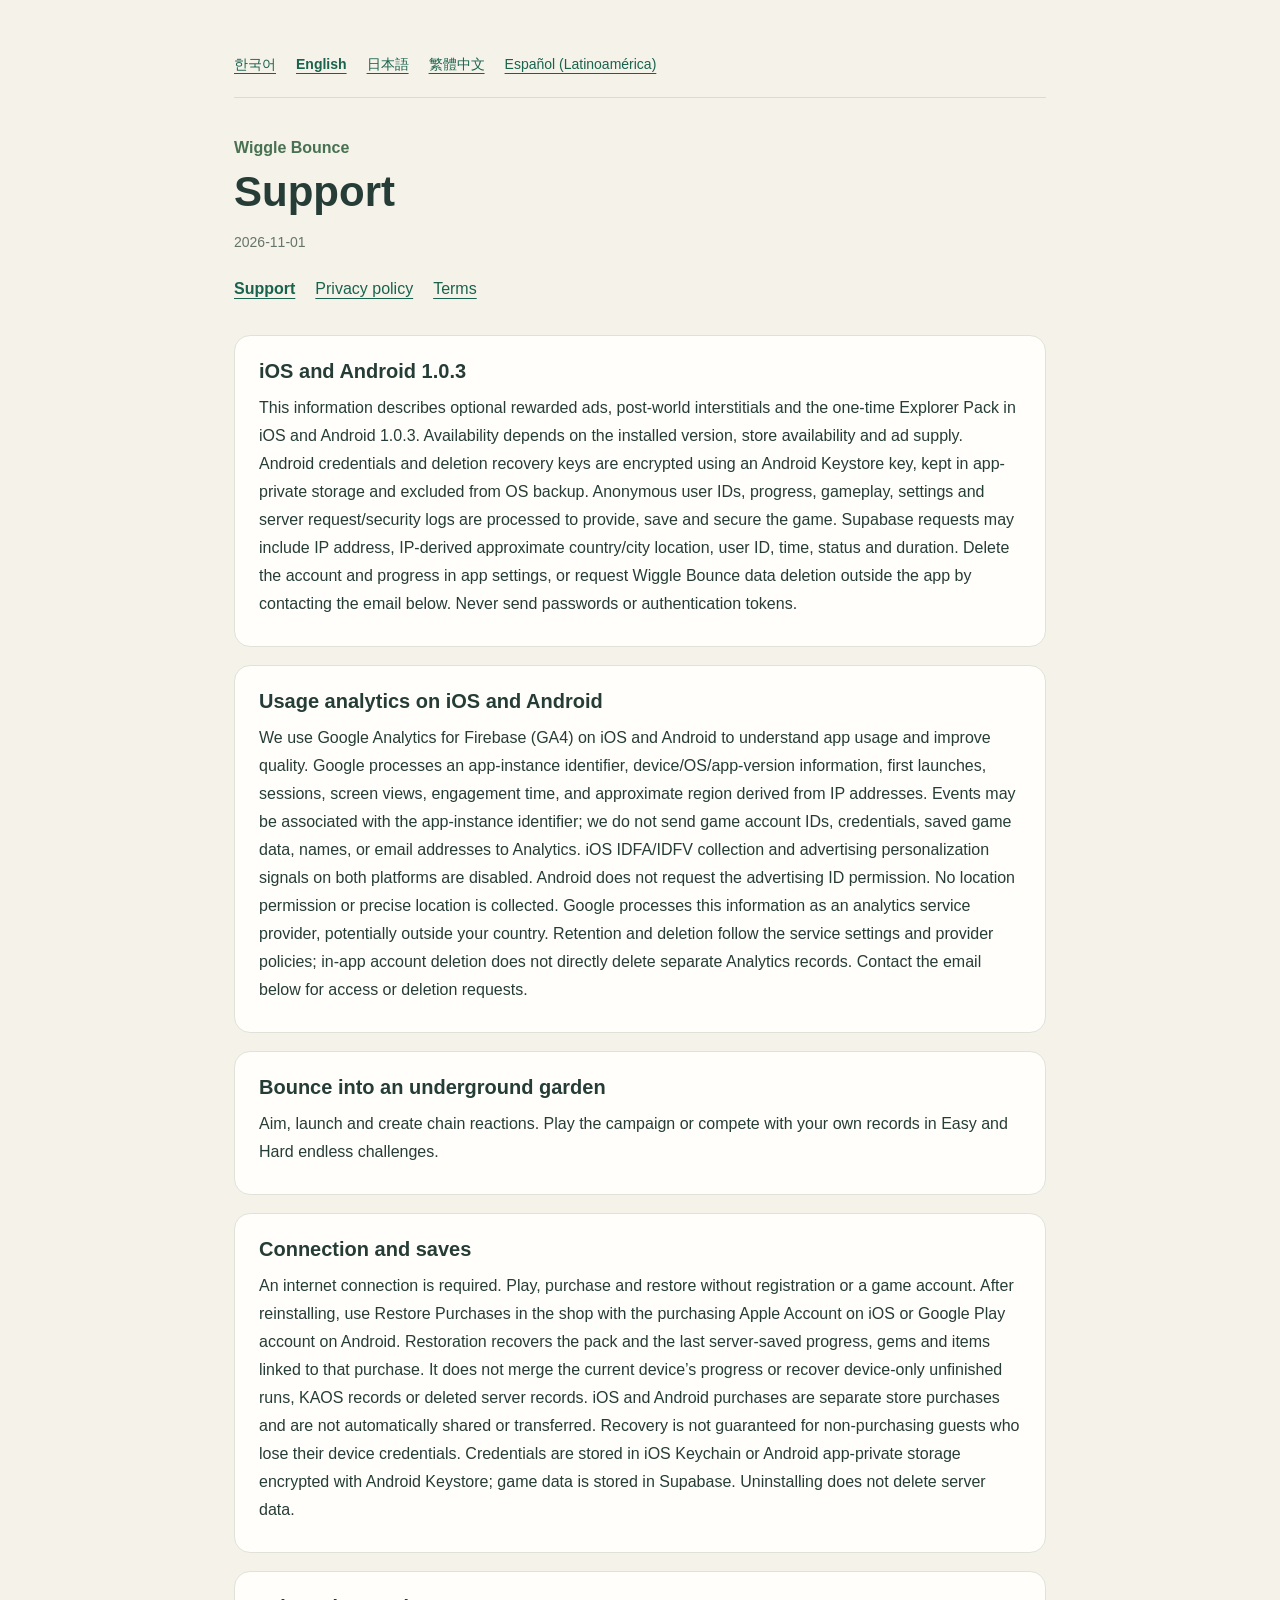
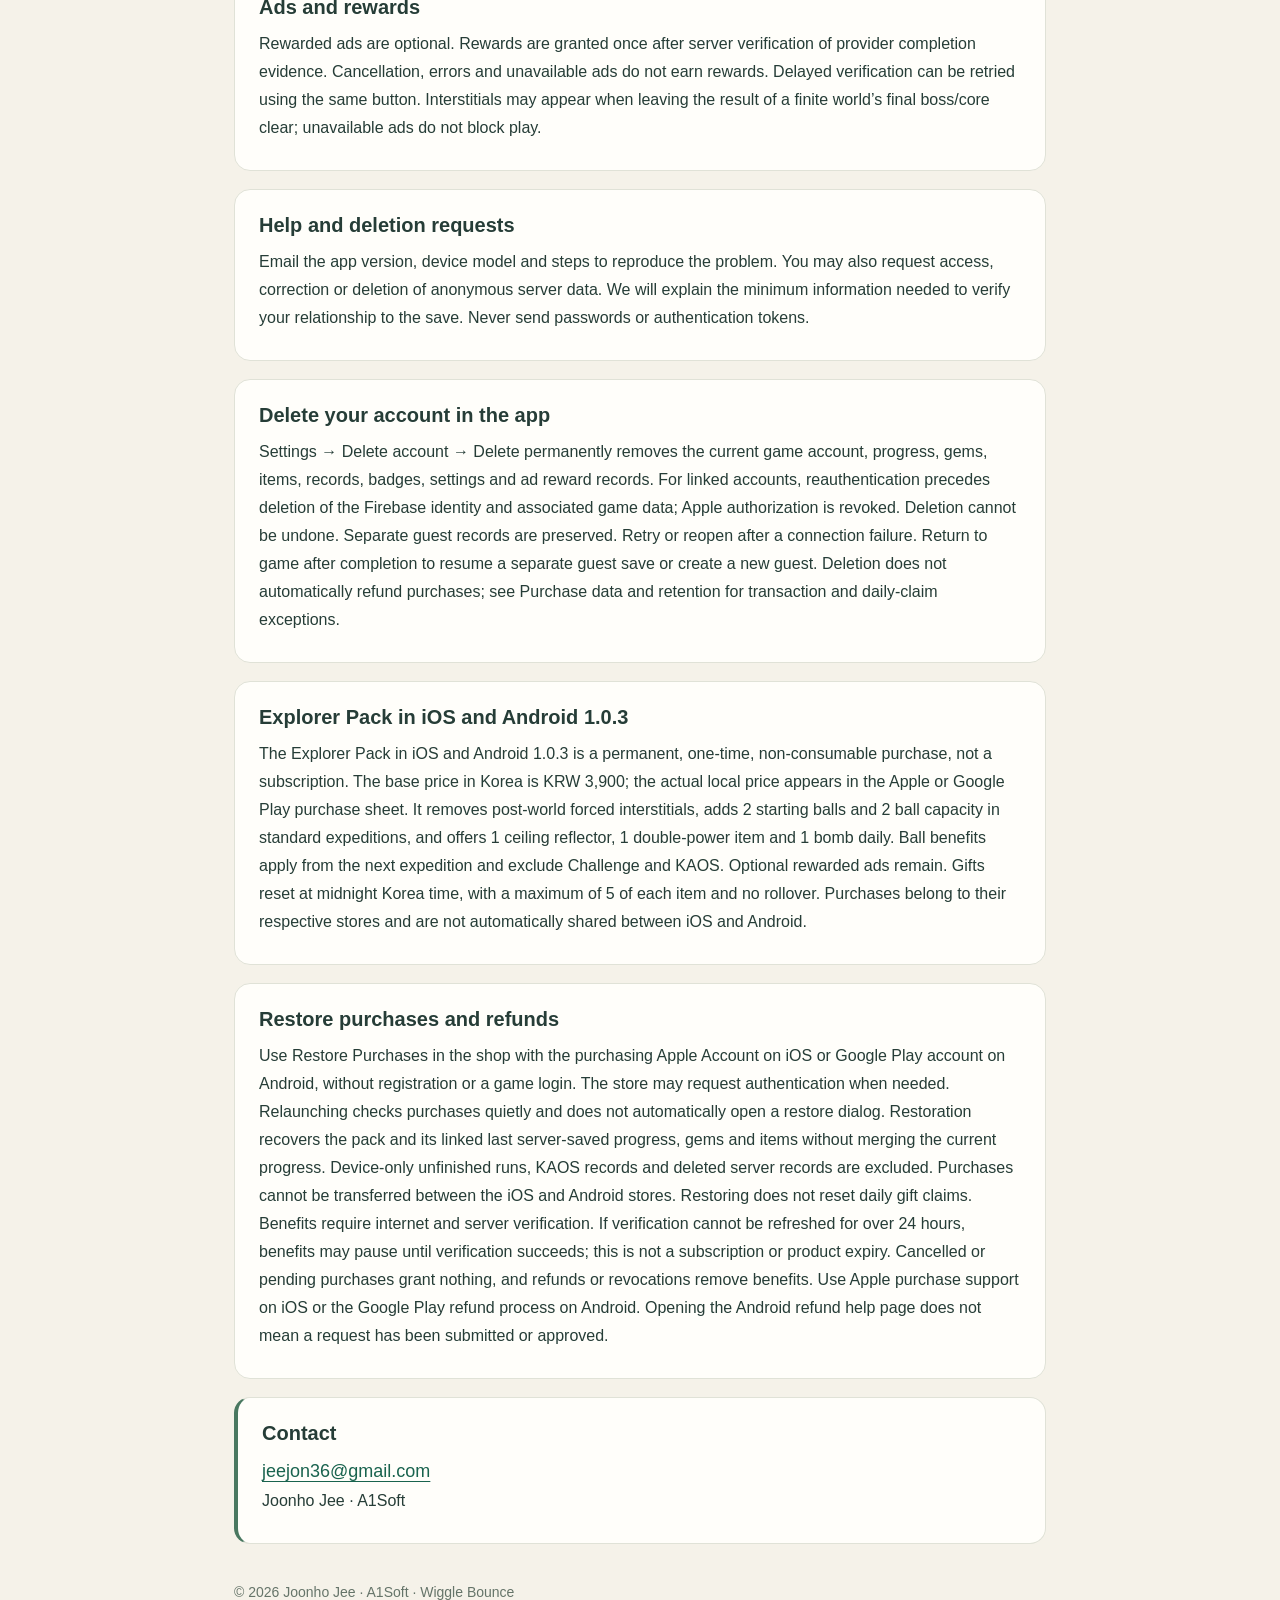
==== commit d02b21ff: "Align Wiggle Bounce support with Android purchases and ads" ====
--- a/wiggle-bounce/index.html
+++ b/wiggle-bounce/index.html
@@ -1,6 +1,6 @@
 <!doctype html>
-<html lang="en"><head><meta charset="utf-8"><meta name="viewport" content="width=device-width,initial-scale=1"><meta name="description" content="Wiggle Bounce — support, privacy and usage information"><title>Wiggle Bounce · Support</title><script>const languages=["ko","en","ja","zh-Hant","es-419"];let language=new URLSearchParams(location.search).get('lang');if(!languages.includes(language)){const n=navigator.language.toLowerCase();language=n.startsWith('ko')?'ko':n.startsWith('ja')?'ja':n.startsWith('zh')?'zh-Hant':n.startsWith('es')?'es-419':'en';}document.documentElement.lang=language;</script><link rel="stylesheet" href="./style.css"></head><body><main><nav class="languages" aria-label="Language"><a lang="ko" href="?lang=ko">한국어</a><a lang="en" href="?lang=en">English</a><a lang="ja" href="?lang=ja">日本語</a><a lang="zh-Hant" href="?lang=zh-Hant">繁體中文</a><a lang="es-419" href="?lang=es-419">Español (Latinoamérica)</a></nav><article data-lang="ko" lang="ko"><p class="brand">꿈틀이 바운스</p><h1>고객지원</h1><p class="date">2026-10-29</p><nav aria-label="꿈틀이 바운스"><a aria-current="page" href="./?lang=ko">고객지원</a><a  href="./privacy/?lang=ko">개인정보처리방침</a><a  href="./terms/?lang=ko">이용약관</a></nav><section><h2>Android 비공개 테스트 안내</h2><p>Android 1.0.0 비공개 테스트에서는 광고 SDK와 광고·광고 보상 기능을 제공하지 않습니다. 아래 광고 관련 설명은 광고 기능이 있는 iOS 버전에 적용됩니다. Android 인증 정보와 삭제 복구 키는 Android Keystore 키로 암호화하여 앱 전용 저장소에 보관하며 OS 백업에서 제외합니다. 익명 사용자 ID, 진행도·플레이 기록·설정 및 서버 요청·보안 로그는 게임 제공과 저장·보안을 위해 처리합니다. Supabase 서버 요청에는 IP 주소와 IP 기반 국가·도시 수준의 대략적 위치, 사용자 ID, 요청 시각·상태·소요 시간 등이 포함될 수 있습니다. 서버 진행도와 계정은 설정의 계정 삭제에서 삭제할 수 있고, 앱 밖에서는 아래 이메일로 꿈틀이 바운스 데이터 삭제를 요청할 수 있습니다. 비밀번호나 인증 토큰을 보내지 마세요.</p></section><section><h2>iOS 1.0.2부터 적용되는 이용 분석</h2><p>iOS 1.0.2부터 Google Analytics for Firebase(GA4)를 사용하여 앱 이용 현황을 분석하고 품질을 개선합니다. Google은 앱 인스턴스 식별자, 기기·운영체제·앱 버전 정보, 첫 실행·세션·화면 조회·이용 시간과 IP 주소에서 파생되는 대략적 지역 정보를 처리합니다. 분석 이벤트는 앱 인스턴스 식별자와 연결될 수 있으나 게임 계정 ID, 인증 정보, 저장 데이터, 이름 또는 이메일을 Analytics에 보내지 않습니다. Analytics의 IDFA·IDFV 수집과 광고 개인 맞춤 신호는 비활성화합니다. 위치 권한을 요청하거나 정밀 위치를 수집하지 않습니다. Google은 분석 서비스 제공자로서 정보를 처리하며 국외 처리가 발생할 수 있습니다. 보관·삭제는 분석 서비스의 설정과 제공자 정책에 따르며, 앱의 계정 삭제가 별도 Analytics 기록을 직접 삭제하지는 않습니다. 관련 열람·삭제 문의는 아래 이메일로 접수합니다. 현재 Android 1.0.0 비공개 테스트에는 이 Analytics 변경이 적용되지 않습니다.</p></section><section><h2>공을 튕겨 지하 정원을 탐험해요</h2><p>꿈틀이 바운스는 조준과 연쇄 타격으로 길을 여는 게임입니다. 캠페인과 Easy·Hard 끝없는 도전을 즐길 수 있습니다.</p></section><section><h2>이용과 저장</h2><p>인터넷 연결이 필요합니다. 회원가입이나 게임 계정 연결 없이 플레이·구매·복원할 수 있습니다. 재설치 후에는 구매한 Apple 계정으로 탐험팩을 복원하세요. 구매 복원 시 탐험팩과 해당 구매에 연결된 서버의 마지막 저장 기록·보석·아이템을 함께 불러옵니다. 현재 기기의 기록과 합치지 않으며, 기기에만 저장된 중간 도전·KAOS 기록 및 삭제한 서버 기록은 복구되지 않습니다. 구매하지 않은 게스트가 기기 인증 정보를 잃으면 진행도 복구를 보장하지 않습니다. 인증 정보는 iOS Keychain에, 게임 데이터는 Supabase에 저장합니다. 앱 삭제만으로 서버 데이터가 삭제되지는 않습니다.</p></section><section><h2>광고와 보상</h2><p>보상 광고는 선택 사항입니다. 제공사의 완료 증명을 서버가 검증한 뒤 보상을 한 번 지급합니다. 취소·오류·광고 없음에는 보상이 없으며, 확인이 늦으면 같은 버튼에서 확인을 재시도할 수 있습니다. 유한 월드의 마지막 보스/코어 완료 후 다음 화면으로 이동할 때 전면 광고가 표시될 수 있습니다. 광고가 없거나 실패해도 게임을 계속할 수 있습니다.</p></section><section><h2>문제 신고와 데이터 삭제</h2><p>앱 버전, 기기 모델, 문제 화면과 재현 순서를 아래 이메일로 알려 주세요. 익명 서버 데이터의 열람·정정·삭제 요청도 접수합니다. 해당 저장과 요청자의 관계를 확인하는 데 필요한 최소한의 정보를 안내합니다. 비밀번호·인증 토큰은 보내지 마세요.</p></section><section><h2>앱에서 계정 삭제</h2><p>설정 → 계정 삭제 → 영구 삭제에서 현재 게임 계정의 진행도·보석·아이템·기록·배지·설정과 광고 보상 기록을 삭제합니다. 연결된 계정은 재인증 후 Firebase 로그인 계정과 연결된 게임 데이터를 삭제하고 Apple 연결은 승인을 철회합니다. 삭제는 되돌릴 수 없습니다. 별도로 보관된 다른 게스트 기록은 유지합니다. 연결 오류 시 재시도하거나 앱을 다시 열어 삭제를 계속할 수 있습니다. 완료 후 게임으로 돌아가면 보관된 게스트로 돌아가거나 새 게스트를 만듭니다. 삭제가 구매를 자동 환불하지는 않으며 거래·일일 수령 기록의 보관 예외는 앱 내 구입 정보 항목을 확인하세요.</p></section><section><h2>iOS 1.0.3 든든 탐험팩</h2><p>iOS 1.0.3부터 든든 탐험팩을 한 번 구매할 수 있습니다. 한국 기준 3,900원이며 실제 결제 가격은 Apple 구매 화면에 표시됩니다. 월드 완료 후 강제 전면광고 제거, 일반 탐험 시작 공·보유 한도 +2, 매일 상단 반사벽·파워 2배·폭탄 각 1개를 제공합니다. 공 혜택은 다음 탐험부터 적용하며 도전·KAOS는 제외합니다. 선택형 보상 광고는 유지됩니다. 일일 선물은 한국 시간 0시에 갱신하며 종류별 보유 한도 5개, 미수령분 이월은 없습니다. 구독이 아닌 영구 비소모성 상품입니다. Android 1.0.0 및 이전 iOS 버전에는 유료 구매가 없습니다.</p></section><section><h2>구매 복원과 환불</h2><p>별도 회원가입이나 게임 로그인 없이, 구매한 Apple 계정으로 상점의 구매 복원을 눌러 탐험팩을 복원할 수 있습니다. Apple이 필요한 경우에만 인증을 요청합니다. 앱 재실행 시 구매 상태는 조용히 확인하며 구매 복원 창을 자동으로 열지 않습니다. 구매 복원 시 탐험팩과 해당 구매에 연결된 서버의 마지막 저장 기록·보석·아이템을 함께 불러옵니다. 현재 기기의 기록과 합치지 않으며, 기기에만 저장된 중간 도전·KAOS 기록 및 삭제한 서버 기록은 복구되지 않습니다. 복원 시 일일 선물을 다시 지급하지 않습니다. 혜택 사용에는 인터넷과 서버 구매 확인이 필요합니다. 서버 확인이 24시간 이상 갱신되지 않으면 확인이 완료될 때까지 혜택이 일시 중단될 수 있습니다. 이는 구독이나 상품 만료가 아닙니다. 취소·승인 대기는 혜택을 지급하지 않으며 환불·취소된 거래의 혜택은 회수됩니다. 환불 요청은 Apple의 구매 지원 절차를 이용하세요.</p></section><section class="contact"><h2>문의</h2><a href="mailto:jeejon36@gmail.com">jeejon36@gmail.com</a><p>Joonho Jee · A1Soft</p></section></article>
-<article data-lang="en" lang="en"><p class="brand">Wiggle Bounce</p><h1>Support</h1><p class="date">2026-10-29</p><nav aria-label="Wiggle Bounce"><a aria-current="page" href="./?lang=en">Support</a><a  href="./privacy/?lang=en">Privacy policy</a><a  href="./terms/?lang=en">Terms</a></nav><section><h2>Android closed test</h2><p>Android 1.0.0 closed testing includes no advertising SDK, ads or ad rewards. The advertising descriptions below apply to iOS versions with ads. Android credentials and deletion recovery keys are encrypted using an Android Keystore key, kept in app-private storage and excluded from OS backup. Anonymous user IDs, progress, gameplay, settings and server request/security logs are processed to provide, save and secure the game. Supabase requests may include IP address, IP-derived approximate country/city location, user ID, time, status and duration. Delete the account and progress in app settings, or request Wiggle Bounce data deletion outside the app by contacting the email below. Never send passwords or authentication tokens.</p></section><section><h2>Usage analytics from iOS 1.0.2</h2><p>From iOS 1.0.2, we use Google Analytics for Firebase (GA4) to understand app usage and improve quality. Google processes an app-instance identifier, device/OS/app-version information, first launches, sessions, screen views, engagement time, and approximate region derived from IP addresses. Events may be associated with the app-instance identifier; we do not send game account IDs, credentials, saved game data, names, or email addresses to Analytics. Analytics IDFA/IDFV collection and advertising personalization signals are disabled. No location permission or precise location is collected. Google processes this information as an analytics service provider, potentially outside your country. Retention and deletion follow the service settings and provider policies; in-app account deletion does not directly delete separate Analytics records. Contact the email below for access or deletion requests. This Analytics change does not apply to the current Android 1.0.0 closed test.</p></section><section><h2>Bounce into an underground garden</h2><p>Aim, launch and create chain reactions. Play the campaign or compete with your own records in Easy and Hard endless challenges.</p></section><section><h2>Connection and saves</h2><p>An internet connection is required. Play, purchase and restore without registration or a game account. After reinstalling, restore the Explorer Pack with the Apple Account used to purchase it. Restore Purchases recovers the Explorer Pack and the last server-saved progress, gems and items linked to that purchase. It does not merge the current device’s progress or recover device-only runs, KAOS records or deleted server records. Progress recovery is not guaranteed for non-purchasing guests who lose their device credentials. Credentials are stored in iOS Keychain and game data in Supabase. Uninstalling does not delete server data.</p></section><section><h2>Ads and rewards</h2><p>Rewarded ads are optional. Rewards are granted once after server verification of provider completion evidence. Cancellation, errors and unavailable ads do not earn rewards. Delayed verification can be retried using the same button. Interstitials may appear when leaving the result of a finite world’s final boss/core clear; unavailable ads do not block play.</p></section><section><h2>Help and deletion requests</h2><p>Email the app version, device model and steps to reproduce the problem. You may also request access, correction or deletion of anonymous server data. We will explain the minimum information needed to verify your relationship to the save. Never send passwords or authentication tokens.</p></section><section><h2>Delete your account in the app</h2><p>Settings → Delete account → Delete permanently removes the current game account, progress, gems, items, records, badges, settings and ad reward records. For linked accounts, reauthentication precedes deletion of the Firebase identity and associated game data; Apple authorization is revoked. Deletion cannot be undone. Separate guest records are preserved. Retry or reopen after a connection failure. Return to game after completion to resume a separate guest save or create a new guest. Deletion does not automatically refund purchases; see Purchase data and retention for transaction and daily-claim exceptions.</p></section><section><h2>Explorer Pack in iOS 1.0.3</h2><p>From iOS 1.0.3, Explorer Pack is a one-time, permanent non-consumable purchase, not a subscription. The Korean base price is KRW 3,900; Apple shows the actual local purchase price. It removes post-world interstitial ads, adds 2 starting balls and 2 ball capacity in standard expeditions, and offers 1 ceiling shield, 1 double-power item and 1 bomb daily. Ball benefits apply from the next expedition, excluding Challenge and KAOS. Optional rewarded ads remain. Daily gifts reset at midnight Korea time, with a cap of 5 per item type and no rollover. Android 1.0.0 and earlier iOS versions have no paid purchases.</p></section><section><h2>Restore purchases and refunds</h2><p>Use Restore Purchases in the shop with the Apple Account used to buy the pack; no registration or game login is required. Apple may request authentication when needed. Relaunching checks ownership silently and never opens the restore flow automatically. Restore Purchases recovers the Explorer Pack and the last server-saved progress, gems and items linked to that purchase. It does not merge the current device’s progress or recover device-only runs, KAOS records or deleted server records. Restoration does not reset daily gift claims. Benefits require internet access and server verification. If verification cannot be refreshed for over 24 hours, benefits may pause until verification succeeds; this is not a subscription or product expiry. Cancelled or pending purchases grant nothing. Refunded or revoked purchases lose their benefits. Request refunds through Apple purchase support.</p></section><section class="contact"><h2>Contact</h2><a href="mailto:jeejon36@gmail.com">jeejon36@gmail.com</a><p>Joonho Jee · A1Soft</p></section></article>
-<article data-lang="ja" lang="ja"><p class="brand">くねくねバウンス</p><h1>サポート</h1><p class="date">2026-10-29</p><nav aria-label="くねくねバウンス"><a aria-current="page" href="./?lang=ja">サポート</a><a  href="./privacy/?lang=ja">プライバシーポリシー</a><a  href="./terms/?lang=ja">利用規約</a></nav><section><h2>Android 非公開テスト</h2><p>Android 1.0.0の非公開テストには広告SDK、広告、広告報酬は含まれません。以下の広告の説明は広告機能のあるiOS版に適用されます。Androidの認証情報と削除復旧キーはAndroid Keystoreのキーで暗号化し、アプリ専用領域に保存し、OSバックアップから除外します。匿名ユーザーID、進行状況、プレイ記録、設定、サーバーのリクエスト・セキュリティログをゲームの提供・保存・保護のために処理します。SupabaseへのリクエストにはIPアドレス、IPに基づく国・都市単位のおおよその位置、ユーザーID、時刻、状態、所要時間が含まれる場合があります。設定からアカウントと進行状況を削除でき、アプリ外からは下記メールでデータ削除を依頼できます。パスワードや認証トークンは送らないでください。</p></section><section><h2>iOS 1.0.2以降の利用状況分析</h2><p>iOS 1.0.2から、利用状況の把握と品質改善のためGoogle Analytics for Firebase（GA4）を使用します。Googleはアプリインスタンス識別子、端末・OS・アプリ版の情報、初回起動・セッション・画面表示・利用時間、IPアドレスから推定する大まかな地域を処理します。イベントはアプリインスタンス識別子に関連付けられる場合がありますが、ゲームアカウントID、認証情報、セーブデータ、氏名、メールアドレスをAnalyticsには送信しません。AnalyticsのIDFA・IDFV収集と広告パーソナライズ信号は無効です。位置情報の許可を求めず、正確な位置は収集しません。Googleは分析サービス提供者として処理し、国外で処理される場合があります。保存・削除にはサービス設定と提供者の方針が適用され、アプリ内のアカウント削除で別途保管されたAnalytics記録を直接削除することはできません。開示・削除については下記メールへお問い合わせください。現在のAndroid 1.0.0クローズドテストにはこの変更は適用されません。</p></section><section><h2>地下の庭を探検</h2><p>狙って発射し、連鎖を楽しむゲームです。通常ステージとEasy・Hardのエンドレスに挑戦できます。</p></section><section><h2>接続と保存</h2><p>インターネット接続が必要です。会員登録やゲームアカウント連携なしでプレイ・購入・復元できます。再インストール後は購入時のApple Accountで探検パックを復元してください。購入の復元で探検パックと、その購入に紐づくサーバーの最終保存記録・宝石・アイテムを読み込みます。現在の端末の記録とは統合せず、端末のみの途中の挑戦・KAOS記録や削除済みのサーバー記録は復旧できません。未購入のゲストが端末の認証情報を失った場合、進行状況の復旧は保証できません。認証情報はiOS Keychain、ゲームデータはSupabaseに保存します。アプリの削除だけではサーバーデータは削除されません。</p></section><section><h2>広告とお問い合わせ</h2><p>任意の広告報酬は、提供者の完了証明をサーバーで検証した後に一度付与します。中止・エラー・在庫不足では付与しません。確認が遅い場合は同じボタンで再確認できます。有限ワールドの最後のボス/コア突破後の移動時に全画面広告を表示する場合があります。未配信でも進行できます。</p></section><section><h2>サポート・データ削除</h2><p>バージョン、端末、発生手順をメールでお知らせください。匿名サーバーデータの開示・訂正・削除も受け付け、対象との関係を確認する最小限の情報をご案内します。パスワードや認証トークンは送らないでください。</p></section><section><h2>アプリ内でのアカウント削除</h2><p>設定 → アカウント削除 → 完全に削除で、現在のゲームアカウントと進行、宝石、アイテム、記録、バッジ、設定、広告報酬記録を削除します。連携済みの場合は再認証後、Firebaseアカウントと関連データを削除し、Appleの認可を取り消します。元に戻せません。別のゲスト記録は保持します。接続エラー時は再試行またはアプリを開き直してください。完了後にゲームへ戻ると別のゲスト記録を再開するか新規ゲストを作成します。自動返金はされません。取引・日次受領記録の保管例外は購入データ項目をご確認ください。</p></section><section><h2>iOS 1.0.3の安心探検パック</h2><p>iOS 1.0.3から、買い切りの非消耗型・永久商品「安心探検パック」を提供します。韓国の基準価格は3,900ウォンで、実際の現地価格はAppleの購入画面に表示されます。ワールド終了後の自動広告を削除し、通常探検の開始ボールと上限を各+2、毎日反射壁・威力2倍・爆弾を各1個受け取れます。ボール特典は次回の探検から適用し、チャレンジ・KAOSは対象外です。任意のリワード広告は残ります。毎日韓国時間0時に更新、各種所持上限5個、未受領分の繰り越しなし。サブスクリプションではありません。Android 1.0.0と以前のiOS版には有料購入はありません。</p></section><section><h2>購入の復元と返金</h2><p>別途の会員登録やゲームログインなしで、購入時のApple Accountからショップの「購入を復元」を使えます。必要な場合のみAppleが認証を求めます。再起動時は購入状態を静かに確認し、復元画面を自動で開きません。購入の復元で探検パックと、その購入に紐づくサーバーの最終保存記録・宝石・アイテムを読み込みます。現在の端末の記録とは統合せず、端末のみの途中の挑戦・KAOS記録や削除済みのサーバー記録は復旧できません。 復元による毎日のギフトの再付与はありません。特典には通信とサーバー確認が必要で、24時間以上再確認できない場合は成功するまで一時停止することがあります。商品や契約の期限ではありません。キャンセル・承認待ちは付与せず、返金・取消済みの特典は回収します。返金はAppleの購入サポートへ申請してください。</p></section><section class="contact"><h2>お問い合わせ</h2><a href="mailto:jeejon36@gmail.com">jeejon36@gmail.com</a><p>Joonho Jee · A1Soft</p></section></article>
-<article data-lang="zh-Hant" lang="zh-Hant"><p class="brand">扭扭彈跳</p><h1>支援</h1><p class="date">2026-10-29</p><nav aria-label="扭扭彈跳"><a aria-current="page" href="./?lang=zh-Hant">支援</a><a  href="./privacy/?lang=zh-Hant">隱私權政策</a><a  href="./terms/?lang=zh-Hant">使用條款</a></nav><section><h2>Android 封閉測試</h2><p>Android 1.0.0封閉測試不包含廣告SDK、廣告或廣告獎勵。下列廣告說明適用於有廣告功能的iOS版本。Android認證資料與刪除復原金鑰使用Android Keystore金鑰加密，存放於App專用儲存空間並排除OS備份。匿名使用者ID、進度、遊戲紀錄、設定及伺服器請求與安全日誌用於提供、儲存及保護遊戲。Supabase請求可能包含IP位址、由IP推測的國家或城市層級概略位置、使用者ID、時間、狀態與耗時。可在App設定刪除帳號與進度，或透過下方電子郵件從App外申請刪除資料。請勿寄送密碼或認證權杖。</p></section><section><h2>iOS 1.0.2起的使用分析</h2><p>自iOS 1.0.2起，我們使用Google Analytics for Firebase（GA4）了解App使用情況並改善品質。Google會處理App執行個體識別碼、裝置／作業系統／App版本資訊、首次開啟、工作階段、畫面瀏覽、使用時間及由IP位址推測的大概地區。事件可能與App執行個體識別碼連結；我們不會向Analytics傳送遊戲帳號ID、認證資料、存檔、姓名或電子郵件。Analytics的IDFA／IDFV收集及廣告個人化訊號已停用。不要求位置權限或收集精確位置。Google作為分析服務提供者處理資料，可能於境外處理。保存與刪除依服務設定及提供者政策；App內刪除帳號不會直接刪除獨立的Analytics紀錄。如需查閱或刪除，請聯絡下方電子郵件。目前Android 1.0.0封閉測試不適用此分析變更。</p></section><section><h2>探索地下花園</h2><p>瞄準、發射並觸發連鎖，挑戰關卡與Easy、Hard無盡模式。</p></section><section><h2>連線與存檔</h2><p>需要網路連線。不必註冊或連結遊戲帳號即可遊玩、購買及恢復購買。重新安裝後，請使用購買時的 Apple 帳號恢復探險包。恢復購買會載入探險包及該購買連結的伺服器最後儲存進度、寶石與道具。不會合併目前裝置的進度，也無法恢復僅存於裝置的中途挑戰、KAOS紀錄或已刪除的伺服器紀錄。未購買的訪客若遺失裝置認證資料，無法保證恢復進度。認證資料儲存在 iOS Keychain，遊戲資料儲存在 Supabase。解除安裝不會刪除伺服器資料。</p></section><section><h2>廣告與獎勵</h2><p>獎勵廣告由您選擇，伺服器驗證供應商的完成證明後才發放一次。取消、錯誤或無廣告不發放；延遲時可按同一按鈕再次確認。有限世界最後首領/核心完成後離開結果時可能顯示全螢幕廣告，無廣告不阻礙遊戲。</p></section><section><h2>聯絡與刪除</h2><p>請提供App版本、裝置與重現步驟。可申請查閱、更正或刪除匿名伺服器資料，我們會說明驗證存檔關係所需的最少資訊。請勿寄送密碼或認證權杖。</p></section><section><h2>在App內刪除帳號</h2><p>設定 → 刪除帳號 → 永久刪除會移除目前遊戲帳號及進度、寶石、道具、紀錄、徽章、設定和廣告獎勵紀錄。已連結帳號會先重新驗證，再刪除Firebase帳號及相關遊戲資料，並撤銷Apple授權。刪除無法復原。另存的訪客紀錄會保留。連線失敗時可重試或重新開啟App。完成後返回遊戲會繼續另一個訪客存檔或建立新訪客。刪除不會自動退款；交易及每日領取紀錄的保存例外請參閱購買資料項目。</p></section><section><h2>iOS 1.0.3安心探險包</h2><p>iOS 1.0.3起提供一次購買、永久有效的非消耗型安心探險包，並非訂閱。韓國基準價格為3,900韓元，實際當地價格以Apple購買畫面為準。移除世界通關後的自動插頁廣告、一般探險起始球數及上限各+2，每日反射牆、威力2倍及炸彈各1個。球數優惠從下次探險起生效，不含挑戰及KAOS。自選獎勵廣告保留。每日韓國時間0時更新，各類持有上限5個，未領取不累積。Android 1.0.0及先前iOS版本沒有付費購買。</p></section><section><h2>恢復購買與退款</h2><p>不必另外註冊或登入遊戲，使用購買時的 Apple 帳號點選商店的「恢復購買」即可。Apple 可能在必要時要求認證。重新啟動會靜默確認購買狀態，不會自動開啟恢復流程。恢復購買會載入探險包及該購買連結的伺服器最後儲存進度、寶石與道具。不會合併目前裝置的進度，也無法恢復僅存於裝置的中途挑戰、KAOS紀錄或已刪除的伺服器紀錄。 恢復不會重設每日禮物領取紀錄。權益需要網路及伺服器驗證，超過24小時未能更新驗證時，可能暫停至驗證成功，並非訂閱或商品到期。取消及等待核准不發放權益，退款或撤銷後收回權益。請透過Apple購買支援申請退款。</p></section><section class="contact"><h2>聯絡</h2><a href="mailto:jeejon36@gmail.com">jeejon36@gmail.com</a><p>Joonho Jee · A1Soft</p></section></article>
-<article data-lang="es-419" lang="es-419"><p class="brand">Gusanitos: Rebote</p><h1>Soporte</h1><p class="date">2026-10-29</p><nav aria-label="Gusanitos: Rebote"><a aria-current="page" href="./?lang=es-419">Soporte</a><a  href="./privacy/?lang=es-419">Privacidad</a><a  href="./terms/?lang=es-419">Términos</a></nav><section><h2>Prueba cerrada de Android</h2><p>La prueba cerrada de Android 1.0.0 no incluye SDK publicitario, anuncios ni recompensas por anuncios. Las descripciones publicitarias siguientes se aplican a versiones de iOS con anuncios. Las credenciales y claves de recuperación de eliminación de Android se cifran con una clave de Android Keystore, se guardan en almacenamiento privado y se excluyen de copias de seguridad del sistema. Procesamos ID anónimo, progreso, partidas, ajustes y registros de solicitudes y seguridad del servidor para prestar, guardar y proteger el juego. Las solicitudes a Supabase pueden incluir IP, ubicación aproximada de país/ciudad derivada de IP, ID de usuario, hora, estado y duración. Puedes eliminar la cuenta y progreso desde ajustes o solicitar la eliminación fuera de la app al correo indicado abajo. Nunca envíes contraseñas ni tokens.</p></section><section><h2>Analítica de uso desde iOS 1.0.2</h2><p>Desde iOS 1.0.2 usamos Google Analytics for Firebase (GA4) para comprender el uso y mejorar la calidad. Google procesa un identificador de instancia de la app, información de dispositivo, sistema y versión, primeras aperturas, sesiones, vistas de pantalla, tiempo de interacción y región aproximada derivada de la IP. Los eventos pueden vincularse al identificador de instancia; no enviamos a Analytics IDs de cuentas del juego, credenciales, partidas guardadas, nombres ni correos. Se desactivan la recopilación de IDFA/IDFV y las señales de personalización publicitaria de Analytics. No se solicitan permisos de ubicación ni se recopila ubicación precisa. Google actúa como proveedor de analítica y puede procesar datos fuera de tu país. La conservación y eliminación dependen de la configuración y políticas del proveedor; eliminar la cuenta desde la app no borra directamente los registros separados de Analytics. Para acceso o eliminación, contacta al correo indicado abajo. Este cambio no se aplica a la prueba cerrada actual de Android 1.0.0.</p></section><section><h2>Explora un jardín subterráneo</h2><p>Apunta, lanza y crea reacciones en cadena en la campaña o los desafíos infinitos Easy y Hard.</p></section><section><h2>Conexión y partidas</h2><p>Se requiere internet. Juega, compra y restaura sin registrarte ni vincular una cuenta del juego. Tras reinstalar, restaura el paquete con la Cuenta de Apple usada para comprarlo. Restaurar compras recupera el paquete y el último progreso, gemas y objetos guardados en el servidor y vinculados a esa compra. No combina el progreso actual ni recupera partidas o récords KAOS guardados solo en el dispositivo, ni datos del servidor eliminados. No se garantiza recuperar el progreso de invitados sin compras que pierdan sus credenciales del dispositivo. Las credenciales se guardan en iOS Keychain y los datos del juego en Supabase. Desinstalar no elimina los datos del servidor.</p></section><section><h2>Anuncios y recompensas</h2><p>Los anuncios con recompensa son opcionales. El servidor verifica la prueba del proveedor antes de otorgar una recompensa única. Cancelación, error o falta de anuncios no dan recompensas. Si la verificación tarda, puedes consultar de nuevo con el mismo botón. Puede aparecer un anuncio al salir del resultado del jefe/núcleo final de un mundo finito. Su ausencia no bloquea el juego.</p></section><section><h2>Ayuda y eliminación</h2><p>Envía versión, modelo y pasos del problema. También puedes solicitar acceso, corrección o eliminación de datos anónimos; indicaremos la información mínima para verificar la relación con la partida. Nunca envíes contraseñas ni tokens.</p></section><section><h2>Eliminar tu cuenta desde la app</h2><p>Configuración → Eliminar cuenta → Eliminar permanentemente borra la cuenta actual, progreso, gemas, objetos, récords, insignias, ajustes y registros de recompensas. Para cuentas vinculadas, se solicita autenticación antes de borrar la identidad de Firebase y sus datos; se revoca la autorización de Apple. No se puede deshacer. Se conservan las partidas de invitados separadas. Reintenta o abre la app tras un fallo de conexión. Al volver al juego se recupera otro invitado o se crea uno nuevo. Eliminar no reembolsa compras automáticamente; consulta las excepciones de transacciones y regalos diarios en Datos de compra y conservación.</p></section><section><h2>Paquete de explorador en iOS 1.0.3</h2><p>Desde iOS 1.0.3 se ofrece una compra única, permanente y no consumible, sin suscripción. El precio base en Corea es de 3,900 KRW; Apple muestra el precio local real. Elimina los anuncios intersticiales al completar un mundo, añade 2 bolas iniciales y 2 de capacidad en expediciones normales, y ofrece a diario 1 muro reflector, 1 objeto de potencia doble y 1 bomba. Las bolas se aplican desde la próxima expedición, excepto Desafío y KAOS. Se mantienen los anuncios con recompensa opcionales. Los regalos se renuevan a medianoche de Corea, con límite de 5 de cada tipo y sin acumulación de días anteriores. Android 1.0.0 y las versiones anteriores de iOS no tienen compras pagadas.</p></section><section><h2>Restauración y reembolsos</h2><p>Usa Restaurar compras en la tienda con la Cuenta de Apple usada al comprar, sin registro ni inicio de sesión en el juego. Apple puede pedir autenticación si es necesario. Al reiniciar se verifica la compra en silencio, sin abrir automáticamente la restauración. Restaurar compras recupera el paquete y el último progreso, gemas y objetos guardados en el servidor y vinculados a esa compra. No combina el progreso actual ni recupera partidas o récords KAOS guardados solo en el dispositivo, ni datos del servidor eliminados. La restauración no reinicia los regalos diarios. Se requiere internet y verificación del servidor. Si no se renueva durante más de 24 horas, los beneficios pueden pausarse hasta verificar; no es una suscripción ni un vencimiento del producto. Las compras canceladas o pendientes no otorgan beneficios y los reembolsos o revocaciones los retiran. Solicita reembolsos mediante el soporte de compras de Apple.</p></section><section class="contact"><h2>Contacto</h2><a href="mailto:jeejon36@gmail.com">jeejon36@gmail.com</a><p>Joonho Jee · A1Soft</p></section></article><footer>© 2026 Joonho Jee · A1Soft · Wiggle Bounce</footer></main><script>document.title=document.querySelector('[data-lang="'+language+'"] h1').textContent+' · Wiggle Bounce';document.querySelectorAll('.languages a').forEach(a=>{if(a.lang===language)a.setAttribute('aria-current','true');});</script></body></html>
+<html lang="en"><head><meta charset="utf-8"><meta name="viewport" content="width=device-width,initial-scale=1"><meta name="description" content="Wiggle Bounce — support, privacy and usage information"><title>Wiggle Bounce · Support</title><script>const languages=["ko","en","ja","zh-Hant","es-419"];let language=new URLSearchParams(location.search).get('lang');if(!languages.includes(language)){const n=navigator.language.toLowerCase();language=n.startsWith('ko')?'ko':n.startsWith('ja')?'ja':n.startsWith('zh')?'zh-Hant':n.startsWith('es')?'es-419':'en';}document.documentElement.lang=language;</script><link rel="stylesheet" href="./style.css"></head><body><main><nav class="languages" aria-label="Language"><a lang="ko" href="?lang=ko">한국어</a><a lang="en" href="?lang=en">English</a><a lang="ja" href="?lang=ja">日本語</a><a lang="zh-Hant" href="?lang=zh-Hant">繁體中文</a><a lang="es-419" href="?lang=es-419">Español (Latinoamérica)</a></nav><article data-lang="ko" lang="ko"><p class="brand">꿈틀이 바운스</p><h1>고객지원</h1><p class="date">2026-11-01</p><nav aria-label="꿈틀이 바운스"><a aria-current="page" href="./?lang=ko">고객지원</a><a  href="./privacy/?lang=ko">개인정보처리방침</a><a  href="./terms/?lang=ko">이용약관</a></nav><section><h2>iOS·Android 1.0.3 안내</h2><p>이 문서는 iOS·Android 1.0.3의 선택형 보상 광고, 월드 완료 후 전면 광고와 일회성 탐험팩을 설명합니다. 실제 이용 가능 여부는 설치한 버전, 스토어 판매 상태와 광고 제공 상황에 따라 달라집니다. Android 인증 정보와 삭제 복구 키는 Android Keystore 키로 암호화하여 앱 전용 저장소에 보관하며 OS 백업에서 제외합니다. 익명 사용자 ID, 진행도·플레이 기록·설정 및 서버 요청·보안 로그는 게임 제공과 저장·보안을 위해 처리합니다. Supabase 서버 요청에는 IP 주소와 IP 기반 국가·도시 수준의 대략적 위치, 사용자 ID, 요청 시각·상태·소요 시간 등이 포함될 수 있습니다. 서버 진행도와 계정은 설정의 계정 삭제에서 삭제할 수 있고, 앱 밖에서는 아래 이메일로 꿈틀이 바운스 데이터 삭제를 요청할 수 있습니다. 비밀번호나 인증 토큰을 보내지 마세요.</p></section><section><h2>iOS·Android 이용 분석</h2><p>iOS와 Android에서 Google Analytics for Firebase(GA4)를 사용하여 앱 이용 현황을 분석하고 품질을 개선합니다. Google은 앱 인스턴스 식별자, 기기·운영체제·앱 버전 정보, 첫 실행·세션·화면 조회·이용 시간과 IP 주소에서 파생되는 대략적 지역 정보를 처리합니다. 분석 이벤트는 앱 인스턴스 식별자와 연결될 수 있으나 게임 계정 ID, 인증 정보, 저장 데이터, 이름 또는 이메일을 Analytics에 보내지 않습니다. iOS의 IDFA·IDFV 수집과 두 플랫폼의 광고 개인 맞춤 신호는 비활성화합니다. Android는 광고 ID 권한을 요청하지 않습니다. 위치 권한을 요청하거나 정밀 위치를 수집하지 않습니다. Google은 분석 서비스 제공자로서 정보를 처리하며 국외 처리가 발생할 수 있습니다. 보관·삭제는 분석 서비스의 설정과 제공자 정책에 따르며, 앱의 계정 삭제가 별도 Analytics 기록을 직접 삭제하지는 않습니다. 관련 열람·삭제 문의는 아래 이메일로 접수합니다.</p></section><section><h2>공을 튕겨 지하 정원을 탐험해요</h2><p>꿈틀이 바운스는 조준과 연쇄 타격으로 길을 여는 게임입니다. 캠페인과 Easy·Hard 끝없는 도전을 즐길 수 있습니다.</p></section><section><h2>이용과 저장</h2><p>인터넷 연결이 필요합니다. 회원가입이나 게임 계정 연결 없이 플레이·구매·복원할 수 있습니다. 재설치 후 iOS에서는 구매한 Apple 계정으로, Android에서는 구매한 Google Play 계정으로 상점의 구매 복원을 누르세요. 구매 복원 시 탐험팩과 해당 구매에 연결된 서버의 마지막 저장 기록·보석·아이템을 함께 불러옵니다. 현재 기기의 기록과 합치지 않으며, 기기에만 저장된 중간 도전·KAOS 기록 및 삭제한 서버 기록은 복구되지 않습니다. iOS와 Android의 구매는 스토어별로 별도이며 서로 자동 공유하거나 이전하지 않습니다. 구매하지 않은 게스트가 기기 인증 정보를 잃으면 진행도 복구를 보장하지 않습니다. 인증 정보는 iOS Keychain 또는 Android Keystore로 암호화한 앱 전용 저장소에, 게임 데이터는 Supabase에 저장합니다. 앱 삭제만으로 서버 데이터가 삭제되지는 않습니다.</p></section><section><h2>광고와 보상</h2><p>보상 광고는 선택 사항입니다. 제공사의 완료 증명을 서버가 검증한 뒤 보상을 한 번 지급합니다. 취소·오류·광고 없음에는 보상이 없으며, 확인이 늦으면 같은 버튼에서 확인을 재시도할 수 있습니다. 유한 월드의 마지막 보스/코어 완료 후 다음 화면으로 이동할 때 전면 광고가 표시될 수 있습니다. 광고가 없거나 실패해도 게임을 계속할 수 있습니다.</p></section><section><h2>문제 신고와 데이터 삭제</h2><p>앱 버전, 기기 모델, 문제 화면과 재현 순서를 아래 이메일로 알려 주세요. 익명 서버 데이터의 열람·정정·삭제 요청도 접수합니다. 해당 저장과 요청자의 관계를 확인하는 데 필요한 최소한의 정보를 안내합니다. 비밀번호·인증 토큰은 보내지 마세요.</p></section><section><h2>앱에서 계정 삭제</h2><p>설정 → 계정 삭제 → 영구 삭제에서 현재 게임 계정의 진행도·보석·아이템·기록·배지·설정과 광고 보상 기록을 삭제합니다. 연결된 계정은 재인증 후 Firebase 로그인 계정과 연결된 게임 데이터를 삭제하고 Apple 연결은 승인을 철회합니다. 삭제는 되돌릴 수 없습니다. 별도로 보관된 다른 게스트 기록은 유지합니다. 연결 오류 시 재시도하거나 앱을 다시 열어 삭제를 계속할 수 있습니다. 완료 후 게임으로 돌아가면 보관된 게스트로 돌아가거나 새 게스트를 만듭니다. 삭제가 구매를 자동 환불하지는 않으며 거래·일일 수령 기록의 보관 예외는 앱 내 구입 정보 항목을 확인하세요.</p></section><section><h2>iOS·Android 1.0.3 든든 탐험팩</h2><p>든든 탐험팩은 iOS·Android 1.0.3의 일회성 영구 비소모성 상품이며 구독이 아닙니다. 한국 기준 가격은 3,900원이고 실제 결제 가격은 Apple 또는 Google Play 구매 화면에 표시됩니다. 월드 완료 후 강제 전면광고 제거, 일반 탐험 시작 공·보유 한도 +2, 매일 상단 반사벽·파워 2배·폭탄 각 1개를 제공합니다. 공 혜택은 다음 탐험부터 적용하며 도전·KAOS는 제외합니다. 선택형 보상 광고는 유지됩니다. 일일 선물은 한국 시간 0시에 갱신하며 종류별 보유 한도 5개, 미수령분 이월은 없습니다. 구매는 각 스토어에 귀속되며 iOS·Android 사이에 자동 공유되지 않습니다.</p></section><section><h2>구매 복원과 환불</h2><p>별도 회원가입이나 게임 로그인 없이, iOS는 구매한 Apple 계정으로, Android는 구매한 Google Play 계정으로 상점의 구매 복원을 이용하세요. 스토어가 필요한 경우 인증을 요청할 수 있습니다. 앱 재실행 시 구매 상태는 조용히 확인하며 구매 복원 창을 자동으로 열지 않습니다. 구매 복원 시 탐험팩과 해당 구매에 연결된 서버의 마지막 저장 기록·보석·아이템을 함께 불러오며 현재 기록과 합치지 않습니다. 기기에만 저장된 중간 도전·KAOS 기록 및 삭제한 서버 기록은 복구되지 않습니다. iOS·Android 스토어 사이의 구매 이전은 지원하지 않습니다. 복원 시 일일 선물을 다시 지급하지 않습니다. 혜택 사용에는 인터넷과 서버 구매 확인이 필요합니다. 확인이 24시간 이상 갱신되지 않으면 확인 완료까지 혜택이 일시 중단될 수 있으며 구독이나 상품 만료를 뜻하지 않습니다. 취소·승인 대기는 지급하지 않으며 환불·취소된 거래의 혜택은 회수됩니다. iOS는 Apple 구매 지원, Android는 Google Play 환불 절차를 이용하세요. Android의 환불 안내 페이지를 여는 것만으로 요청 접수나 승인이 완료되지는 않습니다.</p></section><section class="contact"><h2>문의</h2><a href="mailto:jeejon36@gmail.com">jeejon36@gmail.com</a><p>Joonho Jee · A1Soft</p></section></article>
+<article data-lang="en" lang="en"><p class="brand">Wiggle Bounce</p><h1>Support</h1><p class="date">2026-11-01</p><nav aria-label="Wiggle Bounce"><a aria-current="page" href="./?lang=en">Support</a><a  href="./privacy/?lang=en">Privacy policy</a><a  href="./terms/?lang=en">Terms</a></nav><section><h2>iOS and Android 1.0.3</h2><p>This information describes optional rewarded ads, post-world interstitials and the one-time Explorer Pack in iOS and Android 1.0.3. Availability depends on the installed version, store availability and ad supply. Android credentials and deletion recovery keys are encrypted using an Android Keystore key, kept in app-private storage and excluded from OS backup. Anonymous user IDs, progress, gameplay, settings and server request/security logs are processed to provide, save and secure the game. Supabase requests may include IP address, IP-derived approximate country/city location, user ID, time, status and duration. Delete the account and progress in app settings, or request Wiggle Bounce data deletion outside the app by contacting the email below. Never send passwords or authentication tokens.</p></section><section><h2>Usage analytics on iOS and Android</h2><p>We use Google Analytics for Firebase (GA4) on iOS and Android to understand app usage and improve quality. Google processes an app-instance identifier, device/OS/app-version information, first launches, sessions, screen views, engagement time, and approximate region derived from IP addresses. Events may be associated with the app-instance identifier; we do not send game account IDs, credentials, saved game data, names, or email addresses to Analytics. iOS IDFA/IDFV collection and advertising personalization signals on both platforms are disabled. Android does not request the advertising ID permission. No location permission or precise location is collected. Google processes this information as an analytics service provider, potentially outside your country. Retention and deletion follow the service settings and provider policies; in-app account deletion does not directly delete separate Analytics records. Contact the email below for access or deletion requests.</p></section><section><h2>Bounce into an underground garden</h2><p>Aim, launch and create chain reactions. Play the campaign or compete with your own records in Easy and Hard endless challenges.</p></section><section><h2>Connection and saves</h2><p>An internet connection is required. Play, purchase and restore without registration or a game account. After reinstalling, use Restore Purchases in the shop with the purchasing Apple Account on iOS or Google Play account on Android. Restoration recovers the pack and the last server-saved progress, gems and items linked to that purchase. It does not merge the current device’s progress or recover device-only unfinished runs, KAOS records or deleted server records. iOS and Android purchases are separate store purchases and are not automatically shared or transferred. Recovery is not guaranteed for non-purchasing guests who lose their device credentials. Credentials are stored in iOS Keychain or Android app-private storage encrypted with Android Keystore; game data is stored in Supabase. Uninstalling does not delete server data.</p></section><section><h2>Ads and rewards</h2><p>Rewarded ads are optional. Rewards are granted once after server verification of provider completion evidence. Cancellation, errors and unavailable ads do not earn rewards. Delayed verification can be retried using the same button. Interstitials may appear when leaving the result of a finite world’s final boss/core clear; unavailable ads do not block play.</p></section><section><h2>Help and deletion requests</h2><p>Email the app version, device model and steps to reproduce the problem. You may also request access, correction or deletion of anonymous server data. We will explain the minimum information needed to verify your relationship to the save. Never send passwords or authentication tokens.</p></section><section><h2>Delete your account in the app</h2><p>Settings → Delete account → Delete permanently removes the current game account, progress, gems, items, records, badges, settings and ad reward records. For linked accounts, reauthentication precedes deletion of the Firebase identity and associated game data; Apple authorization is revoked. Deletion cannot be undone. Separate guest records are preserved. Retry or reopen after a connection failure. Return to game after completion to resume a separate guest save or create a new guest. Deletion does not automatically refund purchases; see Purchase data and retention for transaction and daily-claim exceptions.</p></section><section><h2>Explorer Pack in iOS and Android 1.0.3</h2><p>The Explorer Pack in iOS and Android 1.0.3 is a permanent, one-time, non-consumable purchase, not a subscription. The base price in Korea is KRW 3,900; the actual local price appears in the Apple or Google Play purchase sheet. It removes post-world forced interstitials, adds 2 starting balls and 2 ball capacity in standard expeditions, and offers 1 ceiling reflector, 1 double-power item and 1 bomb daily. Ball benefits apply from the next expedition and exclude Challenge and KAOS. Optional rewarded ads remain. Gifts reset at midnight Korea time, with a maximum of 5 of each item and no rollover. Purchases belong to their respective stores and are not automatically shared between iOS and Android.</p></section><section><h2>Restore purchases and refunds</h2><p>Use Restore Purchases in the shop with the purchasing Apple Account on iOS or Google Play account on Android, without registration or a game login. The store may request authentication when needed. Relaunching checks purchases quietly and does not automatically open a restore dialog. Restoration recovers the pack and its linked last server-saved progress, gems and items without merging the current progress. Device-only unfinished runs, KAOS records and deleted server records are excluded. Purchases cannot be transferred between the iOS and Android stores. Restoring does not reset daily gift claims. Benefits require internet and server verification. If verification cannot be refreshed for over 24 hours, benefits may pause until verification succeeds; this is not a subscription or product expiry. Cancelled or pending purchases grant nothing, and refunds or revocations remove benefits. Use Apple purchase support on iOS or the Google Play refund process on Android. Opening the Android refund help page does not mean a request has been submitted or approved.</p></section><section class="contact"><h2>Contact</h2><a href="mailto:jeejon36@gmail.com">jeejon36@gmail.com</a><p>Joonho Jee · A1Soft</p></section></article>
+<article data-lang="ja" lang="ja"><p class="brand">くねくねバウンス</p><h1>サポート</h1><p class="date">2026-11-01</p><nav aria-label="くねくねバウンス"><a aria-current="page" href="./?lang=ja">サポート</a><a  href="./privacy/?lang=ja">プライバシーポリシー</a><a  href="./terms/?lang=ja">利用規約</a></nav><section><h2>iOS・Android 1.0.3について</h2><p>この案内はiOS・Android 1.0.3の任意のリワード広告、ワールド終了後の全画面広告、買い切りの安心探検パックを説明します。利用可否はインストール済みのバージョン、ストアの販売状況、広告配信状況により異なります。Androidの認証情報と削除復旧キーはAndroid Keystoreのキーで暗号化し、アプリ専用領域に保存し、OSバックアップから除外します。匿名ユーザーID、進行状況、プレイ記録、設定、サーバーのリクエスト・セキュリティログをゲームの提供・保存・保護のために処理します。SupabaseへのリクエストにはIPアドレス、IPに基づく国・都市単位のおおよその位置、ユーザーID、時刻、状態、所要時間が含まれる場合があります。設定からアカウントと進行状況を削除でき、アプリ外からは下記メールでデータ削除を依頼できます。パスワードや認証トークンは送らないでください。</p></section><section><h2>iOS・Androidの利用状況分析</h2><p>iOSとAndroidで、利用状況の把握と品質改善のためGoogle Analytics for Firebase（GA4）を使用します。Googleはアプリインスタンス識別子、端末・OS・アプリ版の情報、初回起動・セッション・画面表示・利用時間、IPアドレスから推定する大まかな地域を処理します。イベントはアプリインスタンス識別子に関連付けられる場合がありますが、ゲームアカウントID、認証情報、セーブデータ、氏名、メールアドレスをAnalyticsには送信しません。iOSのIDFA・IDFV収集と両プラットフォームの広告パーソナライズ信号は無効です。Androidでは広告ID権限を要求しません。位置情報の許可を求めず、正確な位置は収集しません。Googleは分析サービス提供者として処理し、国外で処理される場合があります。保存・削除にはサービス設定と提供者の方針が適用され、アプリ内のアカウント削除で別途保管されたAnalytics記録を直接削除することはできません。開示・削除については下記メールへお問い合わせください。</p></section><section><h2>地下の庭を探検</h2><p>狙って発射し、連鎖を楽しむゲームです。通常ステージとEasy・Hardのエンドレスに挑戦できます。</p></section><section><h2>接続と保存</h2><p>インターネット接続が必要です。会員登録やゲームアカウント連携なしでプレイ・購入・復元できます。再インストール後は、iOSでは購入時のApple Account、Androidでは購入時のGoogle Playアカウントでショップの「購入の復元」を利用してください。パックと、その購入に紐づくサーバーの最終保存記録・宝石・アイテムを読み込みます。現在の端末の記録とは統合せず、端末のみの途中の挑戦・KAOS記録や削除済みのサーバー記録は復旧できません。iOSとAndroidの購入はストアごとに別で、自動共有・移行はできません。未購入のゲストが端末の認証情報を失った場合、進行状況の復旧は保証できません。認証情報はiOS Keychain、またはAndroid Keystoreで暗号化したアプリ専用領域に、ゲームデータはSupabaseに保存します。アプリ削除だけではサーバーデータは削除されません。</p></section><section><h2>広告とお問い合わせ</h2><p>任意の広告報酬は、提供者の完了証明をサーバーで検証した後に一度付与します。中止・エラー・在庫不足では付与しません。確認が遅い場合は同じボタンで再確認できます。有限ワールドの最後のボス/コア突破後の移動時に全画面広告を表示する場合があります。未配信でも進行できます。</p></section><section><h2>サポート・データ削除</h2><p>バージョン、端末、発生手順をメールでお知らせください。匿名サーバーデータの開示・訂正・削除も受け付け、対象との関係を確認する最小限の情報をご案内します。パスワードや認証トークンは送らないでください。</p></section><section><h2>アプリ内でのアカウント削除</h2><p>設定 → アカウント削除 → 完全に削除で、現在のゲームアカウントと進行、宝石、アイテム、記録、バッジ、設定、広告報酬記録を削除します。連携済みの場合は再認証後、Firebaseアカウントと関連データを削除し、Appleの認可を取り消します。元に戻せません。別のゲスト記録は保持します。接続エラー時は再試行またはアプリを開き直してください。完了後にゲームへ戻ると別のゲスト記録を再開するか新規ゲストを作成します。自動返金はされません。取引・日次受領記録の保管例外は購入データ項目をご確認ください。</p></section><section><h2>iOS・Android 1.0.3の安心探検パック</h2><p>安心探検パックはiOS・Android 1.0.3の買い切り・永続・非消耗型商品で、サブスクリプションではありません。韓国の基準価格は3,900ウォンで、実際の価格はAppleまたはGoogle Playの購入画面に表示されます。ワールド終了後の自動全画面広告を削除し、通常探検の開始ボール・上限を各+2、毎日天井反射壁・パワー2倍・爆弾を各1個提供します。ボール特典は次回の探検からで、チャレンジ・KAOSは対象外です。任意のリワード広告は残ります。毎日韓国時間0時に更新し、各種所持上限5個、未受領分の繰り越しはありません。購入は各ストアに紐づき、iOSとAndroidの間では自動共有されません。</p></section><section><h2>購入の復元と返金</h2><p>会員登録やゲームへのログインなしで、iOSでは購入時のApple Account、Androidでは購入時のGoogle Playアカウントでショップの「購入の復元」を利用してください。必要に応じてストアが認証を求める場合があります。再起動時は購入状態を静かに確認し、復元画面を自動で開きません。パックと紐づくサーバーの最終保存記録・宝石・アイテムを読み込み、現在の記録とは統合しません。端末のみの途中の挑戦・KAOS記録と削除済みサーバー記録は対象外です。iOSとAndroidのストア間で購入を移行できません。復元で当日のギフト受領履歴はリセットされません。通信とサーバー確認が必要で、24時間以上更新できない場合は確認成功まで特典を一時停止する場合があります。定期購入や商品の期限ではありません。取消・承認待ちでは付与せず、返金・取消後は特典を解除します。iOSはAppleの購入サポート、AndroidはGoogle Playの返金手続きを利用してください。Androidの返金案内ページを開くだけでは申請の受付・承認は完了しません。</p></section><section class="contact"><h2>お問い合わせ</h2><a href="mailto:jeejon36@gmail.com">jeejon36@gmail.com</a><p>Joonho Jee · A1Soft</p></section></article>
+<article data-lang="zh-Hant" lang="zh-Hant"><p class="brand">扭扭彈跳</p><h1>支援</h1><p class="date">2026-11-01</p><nav aria-label="扭扭彈跳"><a aria-current="page" href="./?lang=zh-Hant">支援</a><a  href="./privacy/?lang=zh-Hant">隱私權政策</a><a  href="./terms/?lang=zh-Hant">使用條款</a></nav><section><h2>iOS・Android 1.0.3說明</h2><p>本說明涵蓋iOS與Android 1.0.3的選擇性獎勵廣告、世界通關後的插頁廣告及一次購買的安心探險包。實際可用情況取決於安裝版本、商店販售狀態與廣告供應。Android認證資料與刪除復原金鑰使用Android Keystore金鑰加密，存放於App專用儲存空間並排除OS備份。匿名使用者ID、進度、遊戲紀錄、設定及伺服器請求與安全日誌用於提供、儲存及保護遊戲。Supabase請求可能包含IP位址、由IP推測的國家或城市層級概略位置、使用者ID、時間、狀態與耗時。可在App設定刪除帳號與進度，或透過下方電子郵件從App外申請刪除資料。請勿寄送密碼或認證權杖。</p></section><section><h2>iOS與Android使用分析</h2><p>我們在iOS與Android使用Google Analytics for Firebase（GA4）了解App使用情況並改善品質。Google會處理App執行個體識別碼、裝置／作業系統／App版本資訊、首次開啟、工作階段、畫面瀏覽、使用時間及由IP位址推測的大概地區。事件可能與App執行個體識別碼連結；我們不會向Analytics傳送遊戲帳號ID、認證資料、存檔、姓名或電子郵件。已停用iOS的IDFA／IDFV收集及兩個平台的廣告個人化訊號。Android不要求廣告ID權限。不要求位置權限或收集精確位置。Google作為分析服務提供者處理資料，可能於境外處理。保存與刪除依服務設定及提供者政策；App內刪除帳號不會直接刪除獨立的Analytics紀錄。如需查閱或刪除，請聯絡下方電子郵件。</p></section><section><h2>探索地下花園</h2><p>瞄準、發射並觸發連鎖，挑戰關卡與Easy、Hard無盡模式。</p></section><section><h2>連線與存檔</h2><p>需要網路連線。不必註冊或連結遊戲帳號即可遊玩、購買及恢復購買。重新安裝後，iOS請使用購買時的Apple帳號，Android請使用購買時的Google Play帳號，在商店選擇「恢復購買」。恢復會載入探險包及該購買連結的伺服器最後儲存進度、寶石與道具。不會合併目前裝置的進度，也無法恢復僅存於裝置的中途挑戰、KAOS紀錄或已刪除的伺服器紀錄。iOS與Android的購買分屬各商店，不會自動共用或移轉。未購買的訪客若遺失裝置認證資訊，無法保證恢復進度。認證資訊保存在iOS Keychain，或以Android Keystore加密的App專用儲存空間；遊戲資料保存在Supabase。移除App不會刪除伺服器資料。</p></section><section><h2>廣告與獎勵</h2><p>獎勵廣告由您選擇，伺服器驗證供應商的完成證明後才發放一次。取消、錯誤或無廣告不發放；延遲時可按同一按鈕再次確認。有限世界最後首領/核心完成後離開結果時可能顯示全螢幕廣告，無廣告不阻礙遊戲。</p></section><section><h2>聯絡與刪除</h2><p>請提供App版本、裝置與重現步驟。可申請查閱、更正或刪除匿名伺服器資料，我們會說明驗證存檔關係所需的最少資訊。請勿寄送密碼或認證權杖。</p></section><section><h2>在App內刪除帳號</h2><p>設定 → 刪除帳號 → 永久刪除會移除目前遊戲帳號及進度、寶石、道具、紀錄、徽章、設定和廣告獎勵紀錄。已連結帳號會先重新驗證，再刪除Firebase帳號及相關遊戲資料，並撤銷Apple授權。刪除無法復原。另存的訪客紀錄會保留。連線失敗時可重試或重新開啟App。完成後返回遊戲會繼續另一個訪客存檔或建立新訪客。刪除不會自動退款；交易及每日領取紀錄的保存例外請參閱購買資料項目。</p></section><section><h2>iOS與Android 1.0.3安心探險包</h2><p>安心探險包是iOS與Android 1.0.3的一次購買、永久非消耗性商品，並非訂閱。韓國基準價格為3,900韓元，實際價格以Apple或Google Play購買畫面為準。移除世界通關後的強制插頁廣告，一般探險起始球數與上限各+2，每日天花反射牆、威力加倍及炸彈各1個。球數福利從下一次探險生效，不適用於挑戰與KAOS。選擇性獎勵廣告保留。每日韓國時間0時更新，各類持有上限5個，未領取不累積。購買屬於各自商店，iOS與Android之間不會自動共用。</p></section><section><h2>恢復購買與退款</h2><p>不必另外註冊或登入遊戲，iOS使用購買時的Apple帳號，Android使用購買時的Google Play帳號，在商店選擇「恢復購買」。商店可能在必要時要求認證。重新啟動會靜默確認購買狀態，不會自動開啟恢復流程。恢復會載入探險包及其連結的伺服器最後儲存進度、寶石與道具，不合併目前進度。僅存於裝置的中途挑戰、KAOS紀錄與已刪除的伺服器紀錄不在恢復範圍。iOS與Android商店間不支援購買移轉。恢復不會重設每日禮物領取紀錄。權益需要網路及伺服器驗證，超過24小時未能更新時，可能暫停至驗證成功，並非訂閱或商品到期。取消及等待核准不發放權益，退款或撤銷後收回權益。iOS請透過Apple購買支援，Android請依Google Play退款程序辦理。開啟Android退款說明頁面不代表申請已提交或核准。</p></section><section class="contact"><h2>聯絡</h2><a href="mailto:jeejon36@gmail.com">jeejon36@gmail.com</a><p>Joonho Jee · A1Soft</p></section></article>
+<article data-lang="es-419" lang="es-419"><p class="brand">Gusanitos: Rebote</p><h1>Soporte</h1><p class="date">2026-11-01</p><nav aria-label="Gusanitos: Rebote"><a aria-current="page" href="./?lang=es-419">Soporte</a><a  href="./privacy/?lang=es-419">Privacidad</a><a  href="./terms/?lang=es-419">Términos</a></nav><section><h2>iOS y Android 1.0.3</h2><p>Esta información describe anuncios con recompensa opcionales, anuncios tras completar mundos y el Paquete de explorador de compra única en iOS y Android 1.0.3. La disponibilidad depende de la versión instalada, la venta en cada tienda y la oferta de anuncios. Las credenciales y claves de recuperación de eliminación de Android se cifran con una clave de Android Keystore, se guardan en almacenamiento privado y se excluyen de copias de seguridad del sistema. Procesamos ID anónimo, progreso, partidas, ajustes y registros de solicitudes y seguridad del servidor para prestar, guardar y proteger el juego. Las solicitudes a Supabase pueden incluir IP, ubicación aproximada de país/ciudad derivada de IP, ID de usuario, hora, estado y duración. Puedes eliminar la cuenta y progreso desde ajustes o solicitar la eliminación fuera de la app al correo indicado abajo. Nunca envíes contraseñas ni tokens.</p></section><section><h2>Analítica de uso en iOS y Android</h2><p>Usamos Google Analytics for Firebase (GA4) en iOS y Android para comprender el uso y mejorar la calidad. Google procesa un identificador de instancia de la app, información de dispositivo, sistema y versión, primeras aperturas, sesiones, vistas de pantalla, tiempo de interacción y región aproximada derivada de la IP. Los eventos pueden vincularse al identificador de instancia; no enviamos a Analytics IDs de cuentas del juego, credenciales, partidas guardadas, nombres ni correos. Se desactivan la recopilación de IDFA/IDFV en iOS y las señales de personalización publicitaria en ambas plataformas. Android no solicita permiso de ID de publicidad. No se solicitan permisos de ubicación ni se recopila ubicación precisa. Google actúa como proveedor de analítica y puede procesar datos fuera de tu país. La conservación y eliminación dependen de la configuración y políticas del proveedor; eliminar la cuenta desde la app no borra directamente los registros separados de Analytics. Para acceso o eliminación, contacta al correo indicado abajo.</p></section><section><h2>Explora un jardín subterráneo</h2><p>Apunta, lanza y crea reacciones en cadena en la campaña o los desafíos infinitos Easy y Hard.</p></section><section><h2>Conexión y partidas</h2><p>Se requiere internet. Juega, compra y restaura sin registrarte ni vincular una cuenta del juego. Tras reinstalar, usa Restaurar compras en la tienda con la Cuenta de Apple usada en iOS o la cuenta de Google Play usada en Android. La restauración recupera el paquete y el último progreso, gemas y objetos guardados en el servidor y vinculados a esa compra. No combina el progreso actual ni recupera partidas sin terminar o récords KAOS guardados solo en el dispositivo, ni datos del servidor eliminados. Las compras de iOS y Android son independientes por tienda y no se comparten ni transfieren automáticamente. No se garantiza recuperar el progreso de invitados sin compras que pierdan sus credenciales. Estas se guardan en iOS Keychain o en almacenamiento privado cifrado con Android Keystore; los datos del juego se guardan en Supabase. Desinstalar no elimina el servidor.</p></section><section><h2>Anuncios y recompensas</h2><p>Los anuncios con recompensa son opcionales. El servidor verifica la prueba del proveedor antes de otorgar una recompensa única. Cancelación, error o falta de anuncios no dan recompensas. Si la verificación tarda, puedes consultar de nuevo con el mismo botón. Puede aparecer un anuncio al salir del resultado del jefe/núcleo final de un mundo finito. Su ausencia no bloquea el juego.</p></section><section><h2>Ayuda y eliminación</h2><p>Envía versión, modelo y pasos del problema. También puedes solicitar acceso, corrección o eliminación de datos anónimos; indicaremos la información mínima para verificar la relación con la partida. Nunca envíes contraseñas ni tokens.</p></section><section><h2>Eliminar tu cuenta desde la app</h2><p>Configuración → Eliminar cuenta → Eliminar permanentemente borra la cuenta actual, progreso, gemas, objetos, récords, insignias, ajustes y registros de recompensas. Para cuentas vinculadas, se solicita autenticación antes de borrar la identidad de Firebase y sus datos; se revoca la autorización de Apple. No se puede deshacer. Se conservan las partidas de invitados separadas. Reintenta o abre la app tras un fallo de conexión. Al volver al juego se recupera otro invitado o se crea uno nuevo. Eliminar no reembolsa compras automáticamente; consulta las excepciones de transacciones y regalos diarios en Datos de compra y conservación.</p></section><section><h2>Paquete de explorador en iOS y Android 1.0.3</h2><p>El Paquete de explorador de iOS y Android 1.0.3 es una compra única, permanente y no consumible, sin suscripción. El precio base en Corea es de 3,900 KRW; Apple o Google Play muestra el precio local real. Elimina anuncios forzados tras completar mundos, añade 2 bolas iniciales y 2 de capacidad en expediciones normales, y ofrece a diario 1 muro reflector, 1 objeto de potencia doble y 1 bomba. Las bolas se aplican desde la próxima expedición, excepto Desafío y KAOS. Se mantienen los anuncios con recompensa opcionales. Los regalos se renuevan a medianoche de Corea, con límite de 5 de cada tipo y sin acumulación. Las compras corresponden a cada tienda y no se comparten automáticamente entre iOS y Android.</p></section><section><h2>Restauración y reembolsos</h2><p>Usa Restaurar compras con la Cuenta de Apple usada en iOS o la cuenta de Google Play usada en Android, sin registro ni inicio de sesión en el juego. La tienda puede pedir autenticación si hace falta. Al reiniciar se verifica la compra en silencio, sin abrir la restauración automáticamente. Se recuperan el paquete y su último progreso, gemas y objetos vinculados en el servidor, sin combinar el progreso actual. Se excluyen partidas sin terminar y récords KAOS guardados solo en el dispositivo, y registros del servidor eliminados. No se transfieren compras entre las tiendas de iOS y Android. Restaurar no reinicia los regalos diarios. Se requiere internet y verificación del servidor; si no se renueva por más de 24 horas, los beneficios pueden pausarse hasta verificar. No es suscripción ni vencimiento del producto. Compras canceladas o pendientes no otorgan beneficios; reembolsos y revocaciones los retiran. Usa el soporte de compras de Apple en iOS o el proceso de reembolso de Google Play en Android. Abrir la ayuda de reembolsos de Android no significa que se haya enviado o aprobado una solicitud.</p></section><section class="contact"><h2>Contacto</h2><a href="mailto:jeejon36@gmail.com">jeejon36@gmail.com</a><p>Joonho Jee · A1Soft</p></section></article><footer>© 2026 Joonho Jee · A1Soft · Wiggle Bounce</footer></main><script>document.title=document.querySelector('[data-lang="'+language+'"] h1').textContent+' · Wiggle Bounce';document.querySelectorAll('.languages a').forEach(a=>{if(a.lang===language)a.setAttribute('aria-current','true');});</script></body></html>
